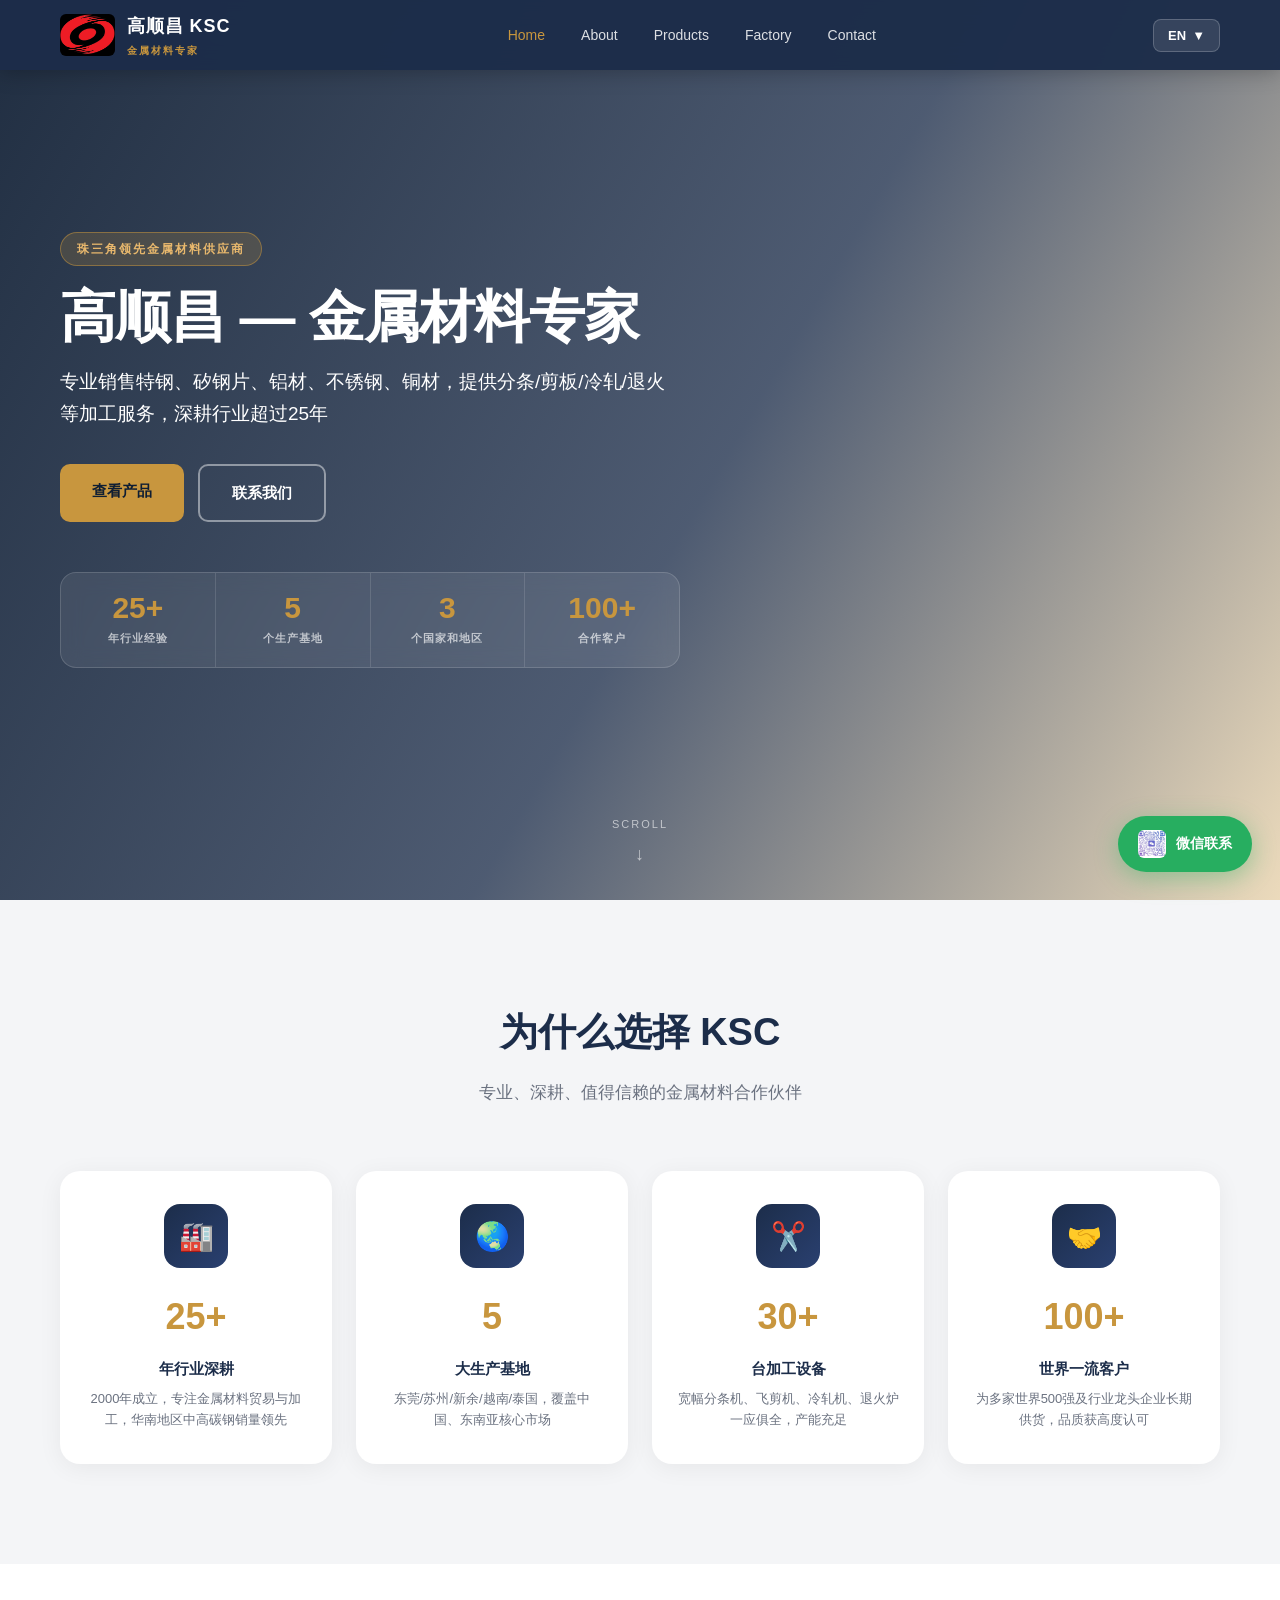
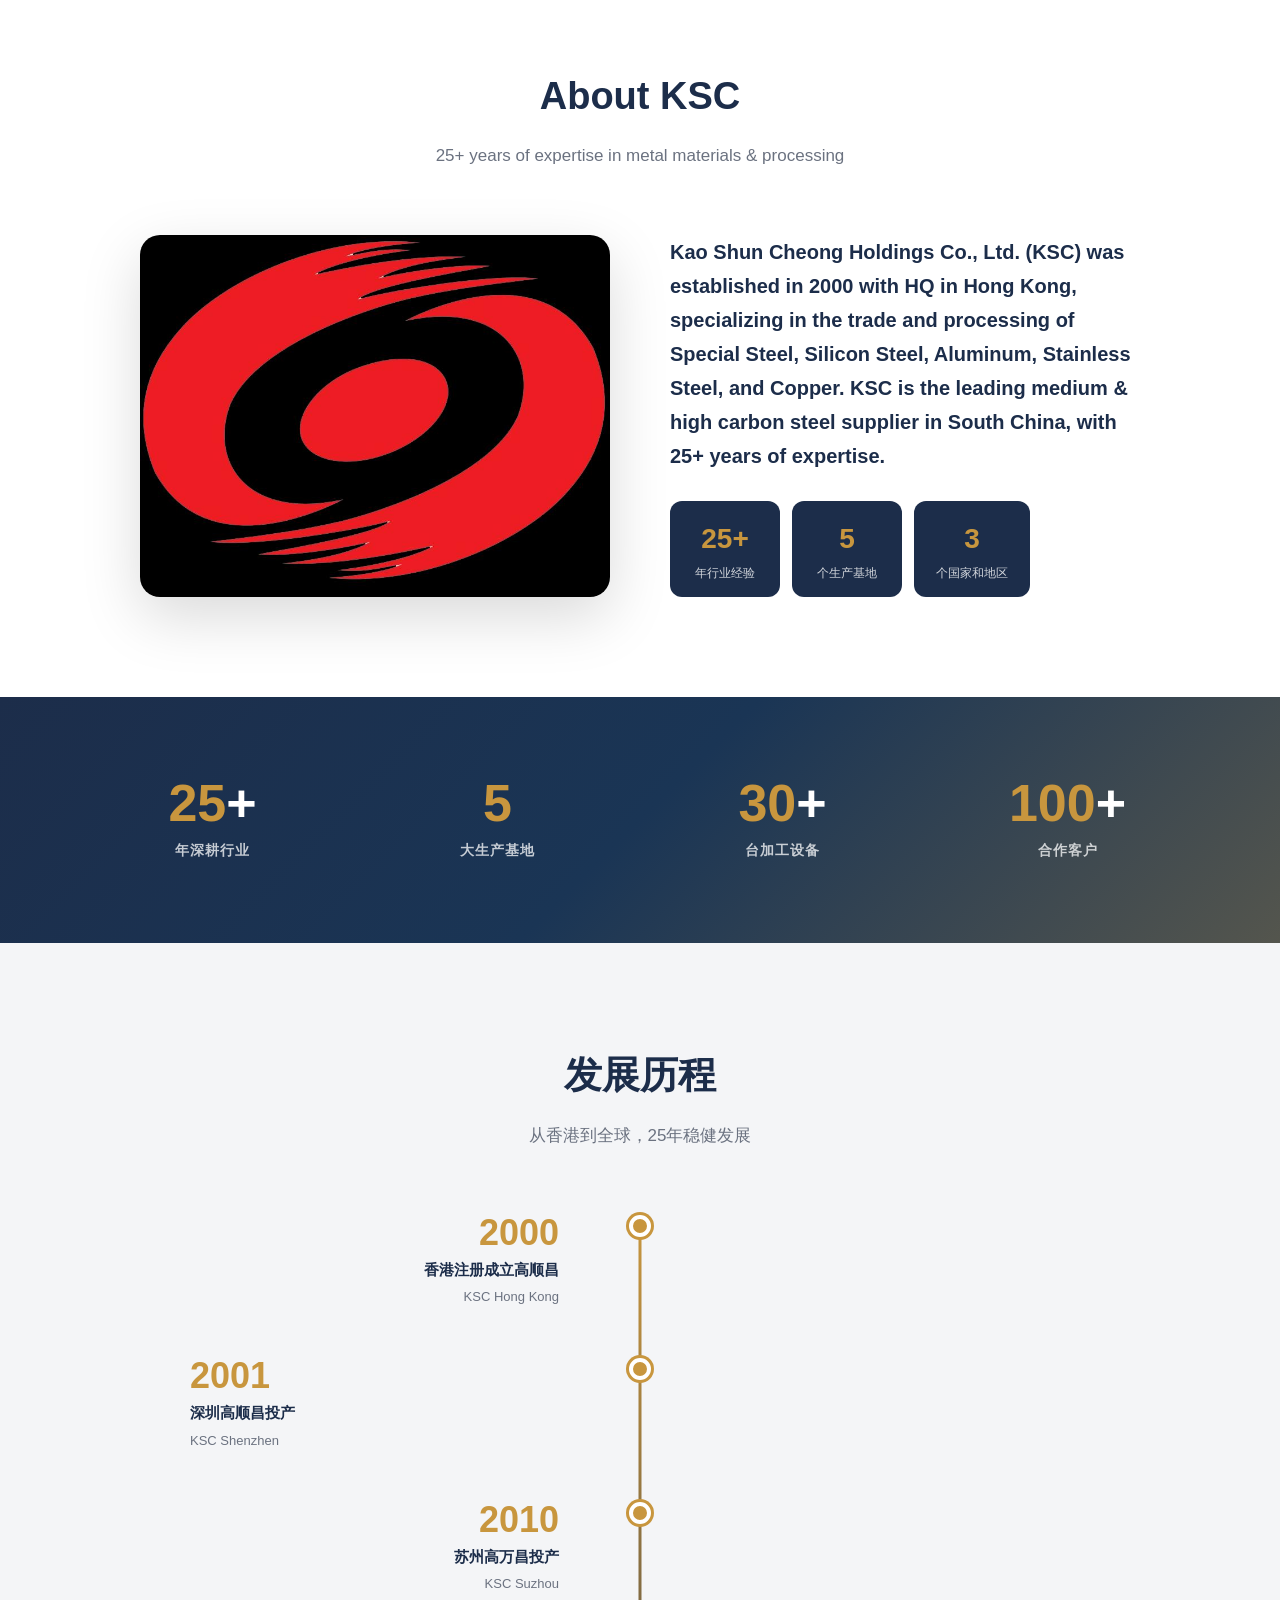
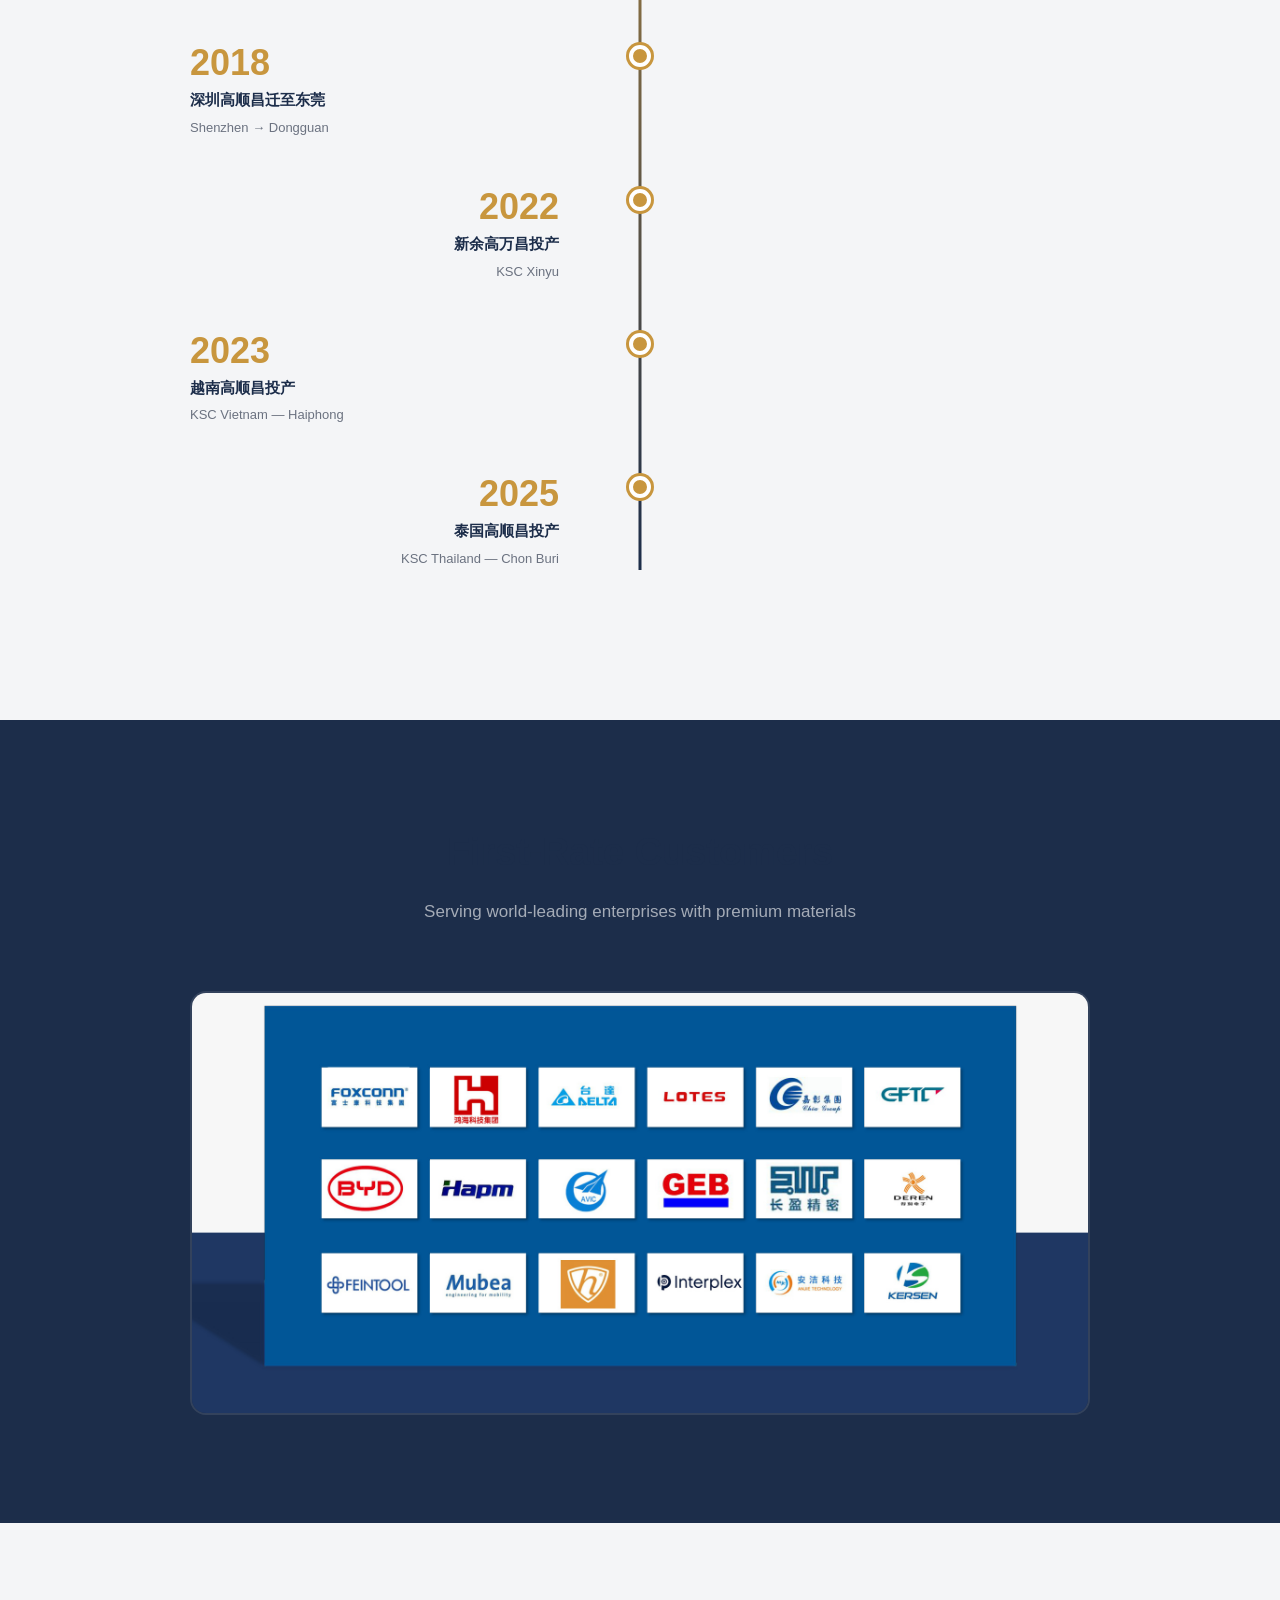
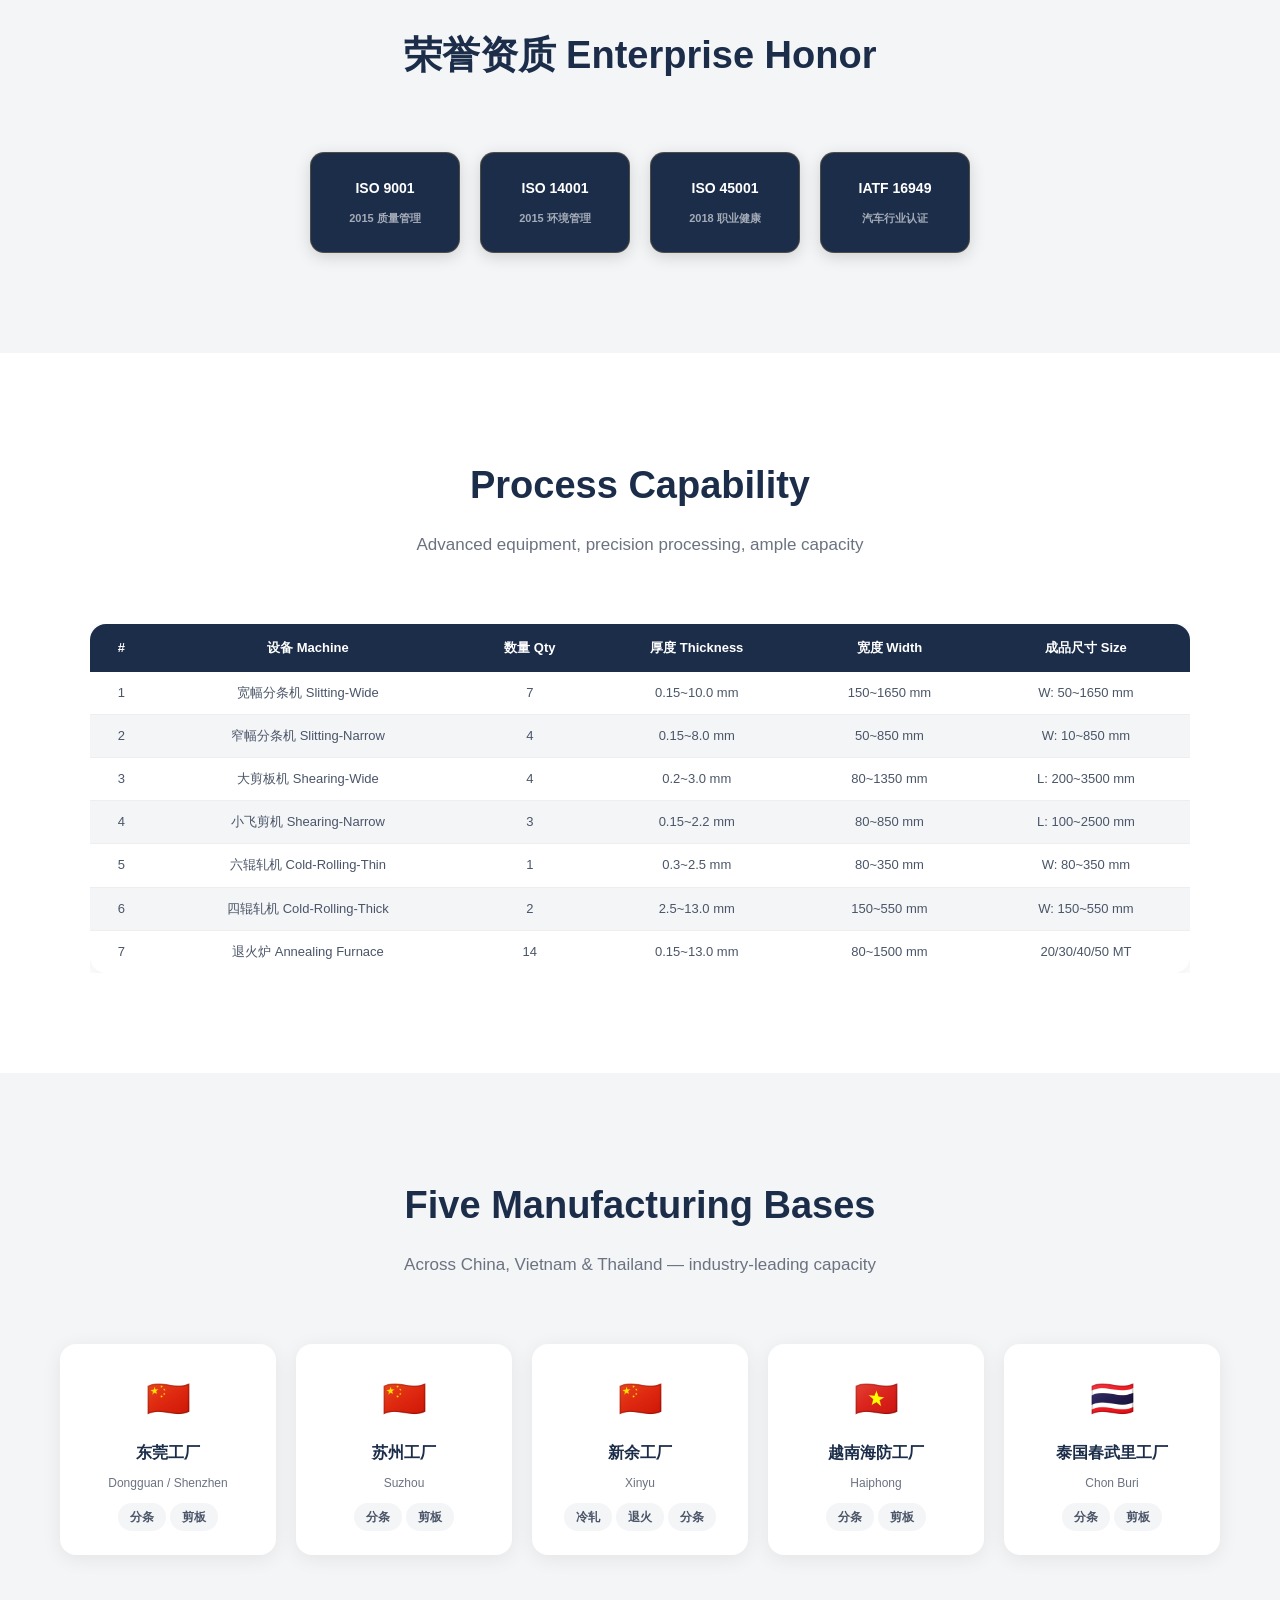
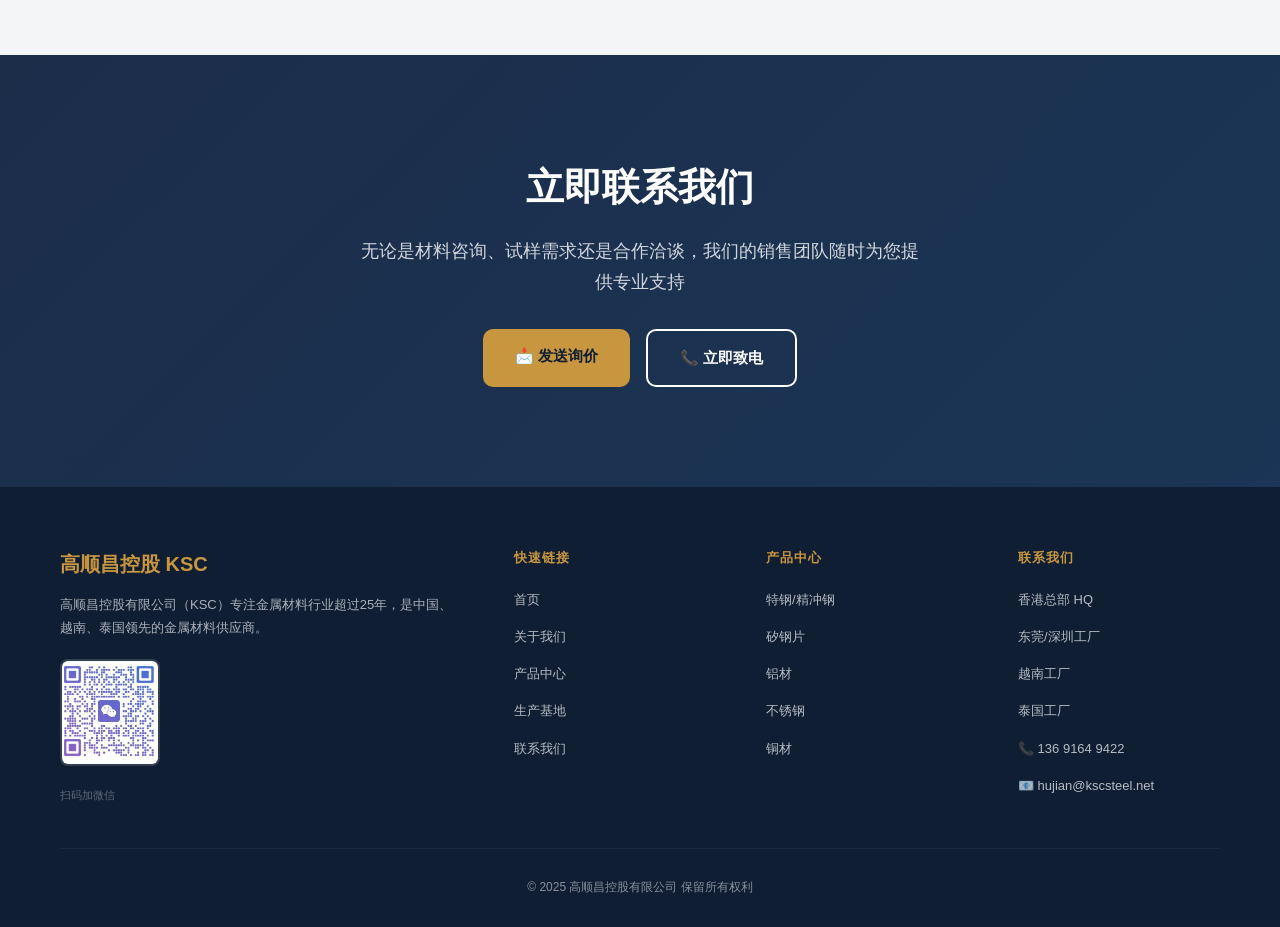
==== index.html @ 59c3a4b4 "改版 - 新增微信二维码、优化样式、浮动联系按钮" ====
<!DOCTYPE html>
<html lang="zh">
<head>
  <meta charset="UTF-8">
  <meta name="viewport" content="width=device-width, initial-scale=1.0">
  <title>高顺昌控股有限公司 KSC — 金属材料专家</title>
  <meta name="description" content="高顺昌控股有限公司（KSC）专注特钢、矽钢片、铝材、不锈钢、铜材25年，中国·越南·泰国五大生产基地，服务世界一流客户。">
  <link rel="stylesheet" href="styles.css">
</head>
<body>

<!-- NAVBAR -->
<nav class="navbar">
  <a href="index.html" class="nav-logo">
    <img src="images/ksc-logo-red.jpeg" class="nav-logo-img" alt="KSC" onerror="this.style.display='none'">
    <div class="nav-logo-text">
      <span class="nav-logo-name">高顺昌 KSC</span>
      <span class="nav-logo-sub">金属材料专家</span>
    </div>
  </a>
  <ul class="nav-links">
    <li><a href="index.html" class="active" data-i18n="nav" data-i18n-key="home">首页</a></li>
    <li><a href="about.html" data-i18n="nav" data-i18n-key="about">关于我们</a></li>
    <li><a href="products.html" data-i18n="nav" data-i18n-key="products">产品中心</a></li>
    <li><a href="factory.html" data-i18n="nav" data-i18n-key="factory">生产基地</a></li>
    <li><a href="contact.html" data-i18n="nav" data-i18n-key="contact">联系我们</a></li>
  </ul>
  <div class="lang-switcher">
    <button class="lang-btn">
      <span class="lang-current-label">ZH</span>
      <span>&#9660;</span>
    </button>
    <div class="lang-dropdown">
      <div class="lang-option active" data-lang="zh">ZH 中文</div>
      <div class="lang-option" data-lang="en">EN English</div>
      <div class="lang-option" data-lang="th">TH Thai</div>
      <div class="lang-option" data-lang="vi">VN Tieng Viet</div>
    </div>
  </div>
</nav>

<!-- HERO -->
<section class="hero">
  <div class="hero-bg hero-overlay"></div>
  <div class="hero-content">
    <div class="hero-badge">珠三角领先金属材料供应商</div>
    <h1 class="anim-fade-up delay-1">高顺昌 — 金属材料专家</h1>
    <p class="anim-fade-up delay-2">专业销售特钢、矽钢片、铝材、不锈钢、铜材，提供分条/剪板/冷轧/退火等加工服务，深耕行业超过25年</p>
    <div class="hero-btns anim-fade-up delay-3">
      <a href="products.html" class="btn-primary">查看产品</a>
      <a href="contact.html" class="btn-outline-white">联系我们</a>
    </div>
    <!-- Hero Stats -->
    <div class="hero-stats">
      <div class="hero-stat">
        <div class="hero-stat-num">25+</div>
        <div class="hero-stat-label">年行业经验</div>
      </div>
      <div class="hero-stat">
        <div class="hero-stat-num">5</div>
        <div class="hero-stat-label">个生产基地</div>
      </div>
      <div class="hero-stat">
        <div class="hero-stat-num">3</div>
        <div class="hero-stat-label">个国家和地区</div>
      </div>
      <div class="hero-stat">
        <div class="hero-stat-num">100+</div>
        <div class="hero-stat-label">合作客户</div>
      </div>
    </div>
  </div>
  <div class="scroll-indicator">
    <div style="font-size:11px;letter-spacing:2px">SCROLL</div>
    <div style="font-size:18px">&#x2193;</div>
  </div>
</section>

<!-- WHY CHOOSE US -->
<section class="section alt-bg">
  <div class="section-title">
    <h2>为什么选择 KSC</h2>
    <p>专业、深耕、值得信赖的金属材料合作伙伴</p>
  </div>
  <div class="value-grid">
    <div class="value-card">
      <div class="value-icon">🏭</div>
      <div class="value-num">25+</div>
      <div class="value-title">年行业深耕</div>
      <div class="value-desc">2000年成立，专注金属材料贸易与加工，华南地区中高碳钢销量领先</div>
    </div>
    <div class="value-card">
      <div class="value-icon">🌏</div>
      <div class="value-num">5</div>
      <div class="value-title">大生产基地</div>
      <div class="value-desc">东莞/苏州/新余/越南/泰国，覆盖中国、东南亚核心市场</div>
    </div>
    <div class="value-card">
      <div class="value-icon">✂️</div>
      <div class="value-num">30+</div>
      <div class="value-title">台加工设备</div>
      <div class="value-desc">宽幅分条机、飞剪机、冷轧机、退火炉一应俱全，产能充足</div>
    </div>
    <div class="value-card">
      <div class="value-icon">🤝</div>
      <div class="value-num">100+</div>
      <div class="value-title">世界一流客户</div>
      <div class="value-desc">为多家世界500强及行业龙头企业长期供货，品质获高度认可</div>
    </div>
  </div>
</section>

<!-- ABOUT -->
<section class="section">
  <div class="section-title">
    <h2 data-i18n="sec" data-i18n-key="about_h">关于我们</h2>
    <p data-i18n="sec" data-i18n-key="about_p">高顺昌控股有限公司，25年深耕金属材料行业</p>
  </div>
  <div style="max-width:1000px;margin:0 auto;display:grid;grid-template-columns:1fr 1fr;gap:60px;align-items:center">
    <img src="images/ksc-logo-red.jpeg" alt="KSC" style="width:100%;border-radius:20px;box-shadow:0 20px 60px rgba(0,0,0,0.15)">
    <div>
      <h3 style="font-size:20px;font-weight:700;color:var(--primary);line-height:1.7" data-i18n="about" data-i18n-key="p1">高顺昌控股有限公司（KSC）成立于2000年，总部位于香港，是一家专业从事特钢、矽钢片、铝材、不锈钢、铜材等金属材料贸易及加工服务的综合性企业。KSC在华南地区中高碳钢销量领先，深耕行业超过25年。</h3>
      <div style="margin-top:28px;display:flex;flex-wrap:wrap;gap:12px">
        <div style="background:var(--primary);color:white;padding:14px 22px;border-radius:12px;text-align:center;min-width:110px">
          <div style="font-size:28px;font-weight:900;color:var(--accent)">25+</div>
          <div style="font-size:12px;opacity:0.8">年行业经验</div>
        </div>
        <div style="background:var(--primary);color:white;padding:14px 22px;border-radius:12px;text-align:center;min-width:110px">
          <div style="font-size:28px;font-weight:900;color:var(--accent)">5</div>
          <div style="font-size:12px;opacity:0.8">个生产基地</div>
        </div>
        <div style="background:var(--primary);color:white;padding:14px 22px;border-radius:12px;text-align:center;min-width:110px">
          <div style="font-size:28px;font-weight:900;color:var(--accent)">3</div>
          <div style="font-size:12px;opacity:0.8">个国家和地区</div>
        </div>
      </div>
    </div>
  </div>
</section>

<!-- STATS STRIP -->
<section class="stats-section">
  <div class="stats-grid">
    <div class="stat-item">
      <div class="stat-num">25<span>+</span></div>
      <div class="stat-label">年深耕行业</div>
    </div>
    <div class="stat-item">
      <div class="stat-num">5</div>
      <div class="stat-label">大生产基地</div>
    </div>
    <div class="stat-item">
      <div class="stat-num">30<span>+</span></div>
      <div class="stat-label">台加工设备</div>
    </div>
    <div class="stat-item">
      <div class="stat-num">100<span>+</span></div>
      <div class="stat-label">合作客户</div>
    </div>
  </div>
</section>

<!-- TIMELINE -->
<section class="section alt-bg">
  <div class="section-title">
    <h2>发展历程</h2>
    <p>从香港到全球，25年稳健发展</p>
  </div>
  <div class="timeline">
    <div class="timeline-item">
      <div class="timeline-left"><div class="timeline-year">2000</div><div class="timeline-event">香港注册成立高顺昌</div><div class="timeline-loc">KSC Hong Kong</div></div>
      <div style="width:10%;position:relative"><div class="timeline-dot"></div></div><div class="timeline-right"></div>
    </div>
    <div class="timeline-item">
      <div class="timeline-left"></div><div style="width:10%;position:relative"><div class="timeline-dot"></div></div>
      <div class="timeline-right"><div class="timeline-year">2001</div><div class="timeline-event">深圳高顺昌投产</div><div class="timeline-loc">KSC Shenzhen</div></div>
    </div>
    <div class="timeline-item">
      <div class="timeline-left"><div class="timeline-year">2010</div><div class="timeline-event">苏州高万昌投产</div><div class="timeline-loc">KSC Suzhou</div></div>
      <div style="width:10%;position:relative"><div class="timeline-dot"></div></div><div class="timeline-right"></div>
    </div>
    <div class="timeline-item">
      <div class="timeline-left"></div><div style="width:10%;position:relative"><div class="timeline-dot"></div></div>
      <div class="timeline-right"><div class="timeline-year">2018</div><div class="timeline-event">深圳高顺昌迁至东莞</div><div class="timeline-loc">Shenzhen &#x2192; Dongguan</div></div>
    </div>
    <div class="timeline-item">
      <div class="timeline-left"><div class="timeline-year">2022</div><div class="timeline-event">新余高万昌投产</div><div class="timeline-loc">KSC Xinyu</div></div>
      <div style="width:10%;position:relative"><div class="timeline-dot"></div></div><div class="timeline-right"></div>
    </div>
    <div class="timeline-item">
      <div class="timeline-left"></div><div style="width:10%;position:relative"><div class="timeline-dot"></div></div>
      <div class="timeline-right"><div class="timeline-year">2023</div><div class="timeline-event">越南高顺昌投产</div><div class="timeline-loc">KSC Vietnam &#x2014; Haiphong</div></div>
    </div>
    <div class="timeline-item">
      <div class="timeline-left"><div class="timeline-year">2025</div><div class="timeline-event">泰国高顺昌投产</div><div class="timeline-loc">KSC Thailand &#x2014; Chon Buri</div></div>
      <div style="width:10%;position:relative"><div class="timeline-dot"></div></div><div class="timeline-right"></div>
    </div>
  </div>
</section>

<!-- CUSTOMERS -->
<section class="section dark-bg">
  <div class="section-title">
    <h2 data-i18n="sec" data-i18n-key="cust_h">一流客户</h2>
    <p style="color:rgba(255,255,255,0.6)" data-i18n="sec" data-i18n-key="cust_p">我们为众多世界知名企业提供产品与服务</p>
  </div>
  <div style="text-align:center;max-width:900px;margin:0 auto">
    <img src="images/customer-fullcontent.jpeg" alt="Customers" style="width:100%;border-radius:16px;border:2px solid rgba(255,255,255,0.1)">
  </div>
</section>

<!-- CERTS -->
<section class="section alt-bg">
  <div class="section-title"><h2>荣誉资质 Enterprise Honor</h2></div>
  <div class="certs-grid">
    <div class="cert-badge"><div class="cert-name">ISO 9001</div><div class="cert-sub">2015 质量管理</div></div>
    <div class="cert-badge"><div class="cert-name">ISO 14001</div><div class="cert-sub">2015 环境管理</div></div>
    <div class="cert-badge"><div class="cert-name">ISO 45001</div><div class="cert-sub">2018 职业健康</div></div>
    <div class="cert-badge"><div class="cert-name">IATF 16949</div><div class="cert-sub">汽车行业认证</div></div>
  </div>
</section>

<!-- PROCESS -->
<section class="section">
  <div class="section-title">
    <h2 data-i18n="sec" data-i18n-key="proc_h">制程能力 Process Capability</h2>
    <p data-i18n="sec" data-i18n-key="proc_p">先进设备，精准加工，产能充足</p>
  </div>
  <div style="overflow-x:auto;max-width:1100px;margin:0 auto">
    <table class="process-table">
      <thead><tr><th>#</th><th>设备 Machine</th><th>数量 Qty</th><th>厚度 Thickness</th><th>宽度 Width</th><th>成品尺寸 Size</th></tr></thead>
      <tbody>
        <tr><td>1</td><td>宽幅分条机 Slitting-Wide</td><td>7</td><td>0.15~10.0 mm</td><td>150~1650 mm</td><td>W: 50~1650 mm</td></tr>
        <tr><td>2</td><td>窄幅分条机 Slitting-Narrow</td><td>4</td><td>0.15~8.0 mm</td><td>50~850 mm</td><td>W: 10~850 mm</td></tr>
        <tr><td>3</td><td>大剪板机 Shearing-Wide</td><td>4</td><td>0.2~3.0 mm</td><td>80~1350 mm</td><td>L: 200~3500 mm</td></tr>
        <tr><td>4</td><td>小飞剪机 Shearing-Narrow</td><td>3</td><td>0.15~2.2 mm</td><td>80~850 mm</td><td>L: 100~2500 mm</td></tr>
        <tr><td>5</td><td>六辊轧机 Cold-Rolling-Thin</td><td>1</td><td>0.3~2.5 mm</td><td>80~350 mm</td><td>W: 80~350 mm</td></tr>
        <tr><td>6</td><td>四辊轧机 Cold-Rolling-Thick</td><td>2</td><td>2.5~13.0 mm</td><td>150~550 mm</td><td>W: 150~550 mm</td></tr>
        <tr><td>7</td><td>退火炉 Annealing Furnace</td><td>14</td><td>0.15~13.0 mm</td><td>80~1500 mm</td><td>20/30/40/50 MT</td></tr>
      </tbody>
    </table>
  </div>
</section>

<!-- FACTORIES PREVIEW -->
<section class="section alt-bg">
  <div class="section-title">
    <h2 data-i18n="sec" data-i18n-key="fac_h">五大生产基地</h2>
    <p data-i18n="sec" data-i18n-key="fac_p">覆盖中国、越南、泰国，加工产能领先</p>
  </div>
  <div style="display:grid;grid-template-columns:repeat(auto-fit,minmax(200px,1fr));gap:20px;max-width:1200px;margin:0 auto">
    <div style="background:white;border-radius:16px;padding:24px;text-align:center;box-shadow:0 4px 20px rgba(0,0,0,0.07)">
      <div style="font-size:36px;margin-bottom:10px">🇨🇳</div>
      <h3 style="font-size:16px;font-weight:800;color:var(--primary)">东莞工厂</h3>
      <p style="font-size:12px;color:var(--gray);margin:6px 0">Dongguan / Shenzhen</p>
      <div style="margin-top:10px;display:flex;flex-wrap:wrap;gap:4px;justify-content:center"><span class="cap-tag">分条</span><span class="cap-tag">剪板</span></div>
    </div>
    <div style="background:white;border-radius:16px;padding:24px;text-align:center;box-shadow:0 4px 20px rgba(0,0,0,0.07)">
      <div style="font-size:36px;margin-bottom:10px">🇨🇳</div>
      <h3 style="font-size:16px;font-weight:800;color:var(--primary)">苏州工厂</h3>
      <p style="font-size:12px;color:var(--gray);margin:6px 0">Suzhou</p>
      <div style="margin-top:10px;display:flex;flex-wrap:wrap;gap:4px;justify-content:center"><span class="cap-tag">分条</span><span class="cap-tag">剪板</span></div>
    </div>
    <div style="background:white;border-radius:16px;padding:24px;text-align:center;box-shadow:0 4px 20px rgba(0,0,0,0.07)">
      <div style="font-size:36px;margin-bottom:10px">🇨🇳</div>
      <h3 style="font-size:16px;font-weight:800;color:var(--primary)">新余工厂</h3>
      <p style="font-size:12px;color:var(--gray);margin:6px 0">Xinyu</p>
      <div style="margin-top:10px;display:flex;flex-wrap:wrap;gap:4px;justify-content:center"><span class="cap-tag">冷轧</span><span class="cap-tag">退火</span><span class="cap-tag">分条</span></div>
    </div>
    <div style="background:white;border-radius:16px;padding:24px;text-align:center;box-shadow:0 4px 20px rgba(0,0,0,0.07)">
      <div style="font-size:36px;margin-bottom:10px">🇻🇳</div>
      <h3 style="font-size:16px;font-weight:800;color:var(--primary)">越南海防工厂</h3>
      <p style="font-size:12px;color:var(--gray);margin:6px 0">Haiphong</p>
      <div style="margin-top:10px;display:flex;flex-wrap:wrap;gap:4px;justify-content:center"><span class="cap-tag">分条</span><span class="cap-tag">剪板</span></div>
    </div>
    <div style="background:white;border-radius:16px;padding:24px;text-align:center;box-shadow:0 4px 20px rgba(0,0,0,0.07)">
      <div style="font-size:36px;margin-bottom:10px">🇹🇭</div>
      <h3 style="font-size:16px;font-weight:800;color:var(--primary)">泰国春武里工厂</h3>
      <p style="font-size:12px;color:var(--gray);margin:6px 0">Chon Buri</p>
      <div style="margin-top:10px;display:flex;flex-wrap:wrap;gap:4px;justify-content:center"><span class="cap-tag">分条</span><span class="cap-tag">剪板</span></div>
    </div>
  </div>
</section>

<!-- CTA SECTION -->
<section class="section" style="background:linear-gradient(135deg,var(--primary) 0%,#1a3555 100%);color:white;text-align:center">
  <h2 style="font-size:38px;font-weight:900;margin-bottom:16px">立即联系我们</h2>
  <p style="font-size:18px;opacity:0.8;max-width:560px;margin:0 auto 32px">无论是材料咨询、试样需求还是合作洽谈，我们的销售团队随时为您提供专业支持</p>
  <div style="display:flex;gap:16px;justify-content:center;flex-wrap:wrap">
    <a href="contact.html" class="btn-primary" style="background:var(--accent);color:var(--primary-dark)">📩 发送询价</a>
    <a href="tel:13691649422" class="btn-outline-white" style="border-color:white;color:white">📞 立即致电</a>
  </div>
</section>

<!-- FOOTER -->
<footer class="footer">
  <div class="footer-grid">
    <div class="footer-brand">
      <h3>高顺昌控股 KSC</h3>
      <p>高顺昌控股有限公司（KSC）专注金属材料行业超过25年，是中国、越南、泰国领先的金属材料供应商。</p>
      <div class="footer-wechat" style="text-align:left;margin-top:20px">
        <img src="images/wechat-qrcode.jpeg" alt="微信二维码" style="width:100px;border-radius:8px">
        <p style="font-size:11px;color:rgba(255,255,255,0.5);margin-top:4px">扫码加微信</p>
      </div>
    </div>
    <div class="footer-col">
      <h4>快速链接</h4>
      <ul>
        <li><a href="index.html">首页</a></li>
        <li><a href="about.html">关于我们</a></li>
        <li><a href="products.html">产品中心</a></li>
        <li><a href="factory.html">生产基地</a></li>
        <li><a href="contact.html">联系我们</a></li>
      </ul>
    </div>
    <div class="footer-col">
      <h4>产品中心</h4>
      <ul>
        <li><a href="products.html">特钢/精冲钢</a></li>
        <li><a href="products.html">矽钢片</a></li>
        <li><a href="products.html">铝材</a></li>
        <li><a href="products.html">不锈钢</a></li>
        <li><a href="products.html">铜材</a></li>
      </ul>
    </div>
    <div class="footer-col">
      <h4>联系我们</h4>
      <ul>
        <li><a href="#">香港总部 HQ</a></li>
        <li><a href="#">东莞/深圳工厂</a></li>
        <li><a href="#">越南工厂</a></li>
        <li><a href="#">泰国工厂</a></li>
        <li><a href="tel:13691649422">📞 136 9164 9422</a></li>
        <li><a href="mailto:hujian@kscsteel.net">📧 hujian@kscsteel.net</a></li>
      </ul>
    </div>
  </div>
  <div class="footer-bottom">
    <p>&copy; 2025 高顺昌控股有限公司 保留所有权利</p>
  </div>
</footer>

<!-- Floating WeChat Button -->
<a href="contact.html" class="floating-wechat">
  <img src="images/wechat-qrcode.jpeg" alt="微信">
  <span>微信联系</span>
</a>

<script src="app.js"></script>
</body>
</html>
---- styles.css ----
/* ============================================
   KSC Website V2 Modified — 改版样式
   ============================================ */

:root {
  --primary: #1c2d4a;
  --primary-dark: #0f1e33;
  --accent: #c8963e;
  --accent-light: #e8b86d;
  --steel: #4a5568;
  --white: #ffffff;
  --gray-light: #f4f5f7;
  --gray: #6b7280;
  --text: #1f2937;
  --text-light: #9ca3af;
  --green: #27ae60;
}

* { margin: 0; padding: 0; box-sizing: border-box; }

@import url('https://fonts.googleapis.com/css2?family=Noto+Sans+SC:wght@400;700;900&family=Noto+Sans+Thai:wght@400;700;900&display=swap');

body {
  font-family: 'Segoe UI', 'Noto Sans SC', 'PingFang SC', 'Microsoft YaHei', 'Noto Sans Thai', sans-serif;
  color: var(--text);
  line-height: 1.7;
  overflow-x: hidden;
}

/* ---- Navbar ---- */
.navbar {
  position: fixed;
  top: 0; left: 0; right: 0;
  z-index: 1000;
  display: flex;
  align-items: center;
  justify-content: space-between;
  padding: 0 60px;
  height: 70px;
  background: rgba(28, 45, 74, 0.97);
  backdrop-filter: blur(12px);
  box-shadow: 0 2px 20px rgba(0,0,0,0.25);
  transition: background 0.3s;
}

.nav-logo {
  display: flex;
  align-items: center;
  gap: 12px;
  text-decoration: none;
}

.nav-logo-img {
  height: 42px;
  width: auto;
  border-radius: 6px;
  object-fit: cover;
}

.nav-logo-text {
  display: flex;
  flex-direction: column;
}

.nav-logo-name {
  font-weight: 900;
  font-size: 18px;
  color: var(--white);
  letter-spacing: 1px;
}

.nav-logo-sub {
  font-size: 10px;
  color: var(--accent);
  font-weight: 600;
  letter-spacing: 2px;
  text-transform: uppercase;
}

.nav-links {
  display: flex;
  align-items: center;
  gap: 4px;
  list-style: none;
}

.nav-links a {
  text-decoration: none;
  color: rgba(255,255,255,0.85);
  font-size: 14px;
  font-weight: 500;
  padding: 7px 16px;
  border-radius: 7px;
  transition: all 0.2s;
}

.nav-links a:hover { color: var(--white); background: rgba(255,255,255,0.1); }
.nav-links a.active { color: var(--accent); }

/* Language Switcher */
.lang-switcher { position: relative; }

.lang-btn {
  display: flex;
  align-items: center;
  gap: 6px;
  padding: 8px 14px;
  background: rgba(255,255,255,0.1);
  border: 1px solid rgba(255,255,255,0.2);
  border-radius: 8px;
  cursor: pointer;
  font-size: 13px;
  font-weight: 700;
  color: var(--white);
  transition: all 0.2s;
  font-family: inherit;
}

.lang-btn:hover { background: var(--accent); border-color: var(--accent); }

.lang-dropdown {
  position: absolute;
  top: calc(100% + 6px);
  right: 0;
  background: var(--white);
  border-radius: 12px;
  box-shadow: 0 12px 40px rgba(0,0,0,0.2);
  overflow: hidden;
  display: none;
  min-width: 160px;
  z-index: 1001;
}

.lang-dropdown.show { display: block; }

.lang-option {
  padding: 11px 18px;
  cursor: pointer;
  font-size: 14px;
  font-weight: 500;
  display: flex;
  align-items: center;
  gap: 10px;
  transition: background 0.15s;
  color: var(--text);
}

.lang-option:hover { background: var(--gray-light); }
.lang-option.active { background: var(--accent); color: var(--white); }

/* ---- Hero ---- */
.hero {
  height: 100vh;
  min-height: 620px;
  position: relative;
  display: flex;
  align-items: center;
  overflow: hidden;
}

.hero-bg {
  position: absolute;
  inset: 0;
  background: url('images/cover.jpg') center center / cover no-repeat;
  transition: transform 8s ease;
}

.hero:hover .hero-bg { transform: scale(1.03); }

.hero-overlay {
  position: absolute;
  inset: 0;
  background: linear-gradient(120deg, rgba(15,30,51,0.93) 0%, rgba(28,45,74,0.78) 55%, rgba(200,150,62,0.35) 100%);
}

.hero-content {
  position: relative;
  z-index: 2;
  padding: 0 60px;
  max-width: 800px;
  color: var(--white);
}

.hero-badge {
  display: inline-block;
  padding: 6px 16px;
  background: rgba(200,150,62,0.2);
  border: 1px solid rgba(200,150,62,0.5);
  border-radius: 50px;
  font-size: 12px;
  font-weight: 700;
  color: var(--accent-light);
  letter-spacing: 2px;
  text-transform: uppercase;
  margin-bottom: 20px;
  animation: fadeUp 0.6s ease forwards;
}

.hero-content h1 {
  font-size: 56px;
  font-weight: 900;
  line-height: 1.1;
  margin-bottom: 18px;
  letter-spacing: -1px;
  animation: fadeUp 0.6s 0.15s ease both;
}

.hero-content p {
  font-size: 19px;
  opacity: 0.88;
  margin-bottom: 34px;
  max-width: 620px;
  animation: fadeUp 0.6s 0.3s ease both;
}

.hero-btns { display: flex; gap: 14px; flex-wrap: wrap; animation: fadeUp 0.6s 0.45s ease both; }

/* Hero Stats Bar */
.hero-stats {
  display: flex;
  gap: 0;
  margin-top: 50px;
  background: rgba(255,255,255,0.08);
  border: 1px solid rgba(255,255,255,0.15);
  border-radius: 16px;
  backdrop-filter: blur(10px);
  overflow: hidden;
  animation: fadeUp 0.6s 0.6s ease both;
}

.hero-stat {
  flex: 1;
  padding: 20px 24px;
  text-align: center;
  border-right: 1px solid rgba(255,255,255,0.12);
}

.hero-stat:last-child { border-right: none; }

.hero-stat-num {
  font-size: 30px;
  font-weight: 900;
  color: var(--accent);
  line-height: 1;
  margin-bottom: 6px;
}

.hero-stat-label {
  font-size: 11px;
  color: rgba(255,255,255,0.65);
  font-weight: 600;
  letter-spacing: 1px;
  text-transform: uppercase;
}

.btn-primary {
  padding: 14px 32px;
  background: var(--accent);
  color: var(--primary-dark);
  border: none;
  border-radius: 10px;
  font-size: 15px;
  font-weight: 800;
  cursor: pointer;
  text-decoration: none;
  transition: all 0.25s;
  display: inline-block;
}

.btn-primary:hover { background: var(--accent-light); transform: translateY(-2px); box-shadow: 0 8px 25px rgba(200,150,62,0.4); }

.btn-outline-white {
  padding: 14px 32px;
  background: transparent;
  color: var(--white);
  border: 2px solid rgba(255,255,255,0.45);
  border-radius: 10px;
  font-size: 15px;
  font-weight: 700;
  cursor: pointer;
  text-decoration: none;
  transition: all 0.25s;
  display: inline-block;
}

.btn-outline-white:hover { border-color: var(--white); background: rgba(255,255,255,0.1); }

/* ---- Scroll Indicator ---- */
.scroll-indicator {
  position: absolute;
  bottom: 30px;
  left: 50%;
  transform: translateX(-50%);
  z-index: 2;
  display: flex;
  flex-direction: column;
  align-items: center;
  gap: 6px;
  color: rgba(255,255,255,0.6);
  font-size: 11px;
  letter-spacing: 1px;
  text-transform: uppercase;
  animation: bounce 2s infinite;
}

@keyframes bounce {
  0%, 100% { transform: translateX(-50%) translateY(0); }
  50% { transform: translateX(-50%) translateY(8px); }
}

/* ---- Section Base ---- */
.section { padding: 100px 60px; }
.section-title { text-align: center; margin-bottom: 64px; }
.section-title h2 { font-size: 38px; font-weight: 900; color: var(--primary); margin-bottom: 14px; }
.section-title p { font-size: 17px; color: var(--gray); max-width: 600px; margin: 0 auto; }
.alt-bg { background: var(--gray-light); }
.dark-bg { background: var(--primary); color: var(--white); }

/* ---- Why Choose Us ---- */
.value-grid {
  display: grid;
  grid-template-columns: repeat(4, 1fr);
  gap: 24px;
  max-width: 1200px;
  margin: 0 auto;
}

.value-card {
  background: white;
  border-radius: 20px;
  padding: 32px 24px;
  text-align: center;
  box-shadow: 0 4px 24px rgba(0,0,0,0.06);
  transition: all 0.3s;
  border: 1px solid transparent;
}

.value-card:hover {
  transform: translateY(-6px);
  box-shadow: 0 16px 48px rgba(0,0,0,0.12);
  border-color: var(--accent);
}

.value-icon {
  width: 64px;
  height: 64px;
  border-radius: 16px;
  background: linear-gradient(135deg, var(--primary) 0%, #2a4070 100%);
  display: flex;
  align-items: center;
  justify-content: center;
  margin: 0 auto 18px;
  font-size: 28px;
}

.value-num {
  font-size: 36px;
  font-weight: 900;
  color: var(--accent);
  margin-bottom: 8px;
}

.value-title {
  font-size: 15px;
  font-weight: 800;
  color: var(--primary);
  margin-bottom: 8px;
}

.value-desc {
  font-size: 13px;
  color: var(--gray);
  line-height: 1.6;
}

/* ---- Stats Counter ---- */
.stats-section {
  background: linear-gradient(135deg, var(--primary) 0%, #1a3555 50%, var(--accent) 200%);
  color: white;
  padding: 80px 60px;
}

.stats-grid {
  display: grid;
  grid-template-columns: repeat(4, 1fr);
  gap: 40px;
  max-width: 1100px;
  margin: 0 auto;
  text-align: center;
}

.stat-item {}

.stat-num {
  font-size: 52px;
  font-weight: 900;
  color: var(--accent);
  line-height: 1;
  margin-bottom: 10px;
}

.stat-num span { color: var(--white); }

.stat-label {
  font-size: 14px;
  color: rgba(255,255,255,0.75);
  font-weight: 600;
  text-transform: uppercase;
  letter-spacing: 1px;
}

/* ---- Product Category Cards ---- */
.category-tabs {
  display: flex;
  justify-content: center;
  gap: 10px;
  margin-bottom: 50px;
  flex-wrap: wrap;
}

.category-tab {
  padding: 10px 24px;
  border-radius: 50px;
  border: 2px solid var(--primary);
  background: transparent;
  color: var(--primary);
  font-size: 14px;
  font-weight: 700;
  cursor: pointer;
  transition: all 0.2s;
}

.category-tab.active, .category-tab:hover {
  background: var(--primary);
  color: var(--white);
}

.products-grid {
  display: grid;
  grid-template-columns: repeat(auto-fit, minmax(280px, 1fr));
  gap: 28px;
  max-width: 1200px;
  margin: 0 auto;
}

.product-card {
  background: var(--white);
  border-radius: 16px;
  overflow: hidden;
  box-shadow: 0 4px 20px rgba(0,0,0,0.07);
  transition: all 0.3s;
}

.product-card:hover {
  transform: translateY(-8px);
  box-shadow: 0 16px 50px rgba(0,0,0,0.14);
}

.product-card:hover .product-card-img { transform: scale(1.05); }

.product-card-img {
  width: 100%;
  height: 200px;
  object-fit: cover;
  transition: transform 0.4s;
}

.product-card-body { padding: 22px; }

.product-card-body h3 {
  font-size: 17px;
  font-weight: 800;
  color: var(--primary);
  margin-bottom: 10px;
}

.product-card-body p {
  font-size: 13px;
  color: var(--gray);
  line-height: 1.6;
  font-family: 'Courier New', monospace;
}

/* ---- Factory Section ---- */
.factory-grid {
  display: grid;
  grid-template-columns: repeat(auto-fit, minmax(340px, 1fr));
  gap: 28px;
  max-width: 1300px;
  margin: 0 auto;
}

.factory-card {
  background: var(--white);
  border-radius: 20px;
  overflow: hidden;
  box-shadow: 0 6px 30px rgba(0,0,0,0.09);
  transition: all 0.3s;
}

.factory-card:hover { transform: translateY(-6px); box-shadow: 0 16px 50px rgba(0,0,0,0.15); }

.factory-card-img {
  width: 100%;
  height: 220px;
  object-fit: cover;
  transition: transform 0.4s;
}

.factory-card:hover .factory-card-img { transform: scale(1.03); }

.factory-card-body { padding: 26px; }

.factory-card-body h3 {
  font-size: 19px;
  font-weight: 900;
  color: var(--primary);
  margin-bottom: 4px;
}

.factory-card-body .location {
  font-size: 13px;
  color: var(--accent);
  font-weight: 600;
  margin-bottom: 14px;
  text-transform: uppercase;
  letter-spacing: 1px;
}

.factory-card-body .capabilities { display: flex; flex-wrap: wrap; gap: 6px; }

.cap-tag {
  padding: 4px 12px;
  background: var(--gray-light);
  border-radius: 50px;
  font-size: 12px;
  font-weight: 600;
  color: var(--steel);
}

/* ---- Materials Table ---- */
.materials-table-wrap { max-width: 1000px; margin: 0 auto; overflow-x: auto; }
.materials-table { width: 100%; border-collapse: collapse; background: var(--white); border-radius: 16px; overflow: hidden; box-shadow: 0 4px 20px rgba(0,0,0,0.07); }
.materials-table th { background: var(--primary); color: var(--white); padding: 14px 20px; font-size: 13px; font-weight: 700; text-align: left; }
.materials-table td { padding: 12px 20px; font-size: 13px; border-bottom: 1px solid #eee; color: var(--steel); font-family: 'Courier New', monospace; }
.materials-table tr:last-child td { border-bottom: none; }
.materials-table tr:nth-child(even) td { background: var(--gray-light); }

/* ---- Customers ---- */
.customers-logos {
  display: flex;
  flex-wrap: wrap;
  justify-content: center;
  gap: 32px;
  max-width: 1100px;
  margin: 0 auto;
}

.customer-item {
  display: flex;
  flex-direction: column;
  align-items: center;
  gap: 10px;
  padding: 24px 30px;
  background: var(--white);
  border-radius: 16px;
  box-shadow: 0 4px 20px rgba(0,0,0,0.06);
  min-width: 160px;
  transition: all 0.2s;
}

.customer-item:hover { transform: translateY(-4px); box-shadow: 0 10px 35px rgba(0,0,0,0.1); }

.customer-logo {
  font-size: 28px;
  font-weight: 900;
  color: var(--primary);
  text-align: center;
  line-height: 1.1;
}

.customer-name { font-size: 12px; color: var(--gray); text-align: center; font-weight: 600; }
.customer-tag { font-size: 11px; color: var(--accent); font-weight: 700; text-transform: uppercase; letter-spacing: 1px; }

/* ---- Timeline ---- */
.timeline { max-width: 900px; margin: 0 auto; position: relative; }
.timeline::before {
  content: '';
  position: absolute;
  left: 50%;
  top: 0; bottom: 0;
  width: 3px;
  background: linear-gradient(to bottom, var(--accent) 0%, var(--primary) 100%);
  transform: translateX(-50%);
}

.timeline-item { display: flex; gap: 40px; margin-bottom: 50px; position: relative; }
.timeline-item:nth-child(even) { flex-direction: row-reverse; }
.timeline-left { width: 45%; text-align: right; }
.timeline-right { width: 45%; }
.timeline-dot {
  position: absolute;
  left: 50%;
  top: 0;
  width: 22px;
  height: 22px;
  background: var(--accent);
  border-radius: 50%;
  transform: translateX(-50%);
  border: 4px solid var(--white);
  box-shadow: 0 0 0 3px var(--accent);
}
.timeline-year { font-size: 36px; font-weight: 900; color: var(--accent); line-height: 1; margin-bottom: 6px; }
.timeline-event { font-size: 15px; font-weight: 700; color: var(--primary); }
.timeline-loc { font-size: 13px; color: var(--gray); margin-top: 4px; }

/* ---- Certs ---- */
.certs-grid {
  display: flex;
  flex-wrap: wrap;
  justify-content: center;
  gap: 20px;
  max-width: 1100px;
  margin: 0 auto;
}

.cert-badge {
  display: flex;
  flex-direction: column;
  align-items: center;
  gap: 8px;
  padding: 24px 32px;
  background: var(--primary);
  border-radius: 14px;
  border: 1px solid rgba(200,150,62,0.3);
  min-width: 150px;
  text-align: center;
  transition: all 0.25s;
  box-shadow: 0 4px 16px rgba(0,0,0,0.15);
}

.cert-badge:hover {
  background: rgba(200,150,62,0.15);
  border-color: var(--accent);
  transform: translateY(-4px);
}

.cert-name { font-size: 14px; font-weight: 800; color: var(--white); }
.cert-sub { font-size: 11px; color: rgba(255,255,255,0.6); font-weight: 600; }

/* ---- Process Capability ---- */
.process-table { width: 100%; border-collapse: collapse; max-width: 1100px; margin: 0 auto; background: var(--white); border-radius: 16px; overflow: hidden; box-shadow: 0 4px 20px rgba(0,0,0,0.07); }
.process-table th { background: var(--primary); color: var(--white); padding: 13px 16px; font-size: 13px; font-weight: 700; text-align: center; }
.process-table td { padding: 10px 16px; font-size: 13px; border-bottom: 1px solid #eee; text-align: center; color: var(--steel); }
.process-table tr:last-child td { border-bottom: none; }
.process-table tr:nth-child(even) td { background: var(--gray-light); }

/* ---- Page Header ---- */
.page-header {
  height: 420px;
  position: relative;
  display: flex;
  align-items: center;
  justify-content: center;
  margin-top: 70px;
  overflow: hidden;
}

.page-header-overlay {
  position: absolute;
  inset: 0;
  background: linear-gradient(120deg, rgba(15,30,51,0.85) 0%, rgba(28,45,74,0.7) 100%);
}

.page-header-content {
  position: relative;
  z-index: 2;
  text-align: center;
  color: var(--white);
  padding: 0 30px;
}

.page-header-content h1 { font-size: 46px; font-weight: 900; margin-bottom: 14px; }
.page-header-content p { font-size: 18px; opacity: 0.8; max-width: 600px; margin: 0 auto; }

/* ---- Contact ---- */
.contact-grid {
  display: grid;
  grid-template-columns: 1fr 1fr;
  gap: 80px;
  max-width: 1100px;
  margin: 0 auto;
}

.contact-info h3 { font-size: 22px; font-weight: 800; color: var(--primary); margin-bottom: 24px; }
.contact-item { display: flex; align-items: flex-start; gap: 14px; margin-bottom: 20px; }
.contact-icon { width: 42px; height: 42px; border-radius: 10px; background: var(--accent); display: flex; align-items: center; justify-content: center; font-size: 18px; flex-shrink: 0; }
.contact-detail h4 { font-size: 14px; font-weight: 800; color: var(--primary); }
.contact-detail p { font-size: 13px; color: var(--gray); }

.contact-form { display: flex; flex-direction: column; gap: 14px; }
.form-group input, .form-group textarea { width: 100%; padding: 13px 17px; border: 2px solid #e5e7eb; border-radius: 10px; font-size: 14px; font-family: inherit; transition: border-color 0.2s; }
.form-group input:focus, .form-group textarea:focus { outline: none; border-color: var(--accent); }
.form-group textarea { height: 110px; resize: vertical; }
.form-submit { padding: 14px 30px; background: var(--primary); color: var(--white); border: none; border-radius: 10px; font-size: 15px; font-weight: 800; cursor: pointer; transition: all 0.2s; }
.form-submit:hover { background: var(--accent); transform: translateY(-2px); }

/* ---- WeChat QR Section ---- */
.wechat-section {
  background: white;
  border-radius: 20px;
  padding: 32px;
  box-shadow: 0 8px 40px rgba(0,0,0,0.1);
  text-align: center;
  margin-top: 40px;
}

.wechat-title {
  font-size: 16px;
  font-weight: 800;
  color: var(--primary);
  margin-bottom: 16px;
}

.wechat-qr {
  width: 180px;
  height: 180px;
  border-radius: 12px;
  object-fit: cover;
  border: 3px solid var(--gray-light);
  margin: 0 auto;
  display: block;
}

.wechat-desc {
  font-size: 12px;
  color: var(--gray);
  margin-top: 10px;
}

/* ---- Footer ---- */
.footer { background: var(--primary-dark); color: var(--white); padding: 60px 60px 30px; }
.footer-grid { display: grid; grid-template-columns: 2fr 1fr 1fr 1fr; gap: 50px; max-width: 1200px; margin: 0 auto; }
.footer-brand h3 { font-size: 20px; font-weight: 900; color: var(--accent); margin-bottom: 12px; }
.footer-brand p { font-size: 13px; opacity: 0.65; line-height: 1.8; }
.footer-col h4 { font-size: 13px; font-weight: 800; margin-bottom: 16px; color: var(--accent); text-transform: uppercase; letter-spacing: 1px; }
.footer-col ul { list-style: none; }
.footer-col li { margin-bottom: 10px; }
.footer-col a { color: rgba(255,255,255,0.7); text-decoration: none; font-size: 13px; transition: color 0.2s; }
.footer-col a:hover { color: var(--accent); }

.footer-wechat {
  text-align: center;
}

.footer-wechat img {
  width: 120px;
  border-radius: 10px;
  border: 2px solid rgba(255,255,255,0.15);
  margin-bottom: 8px;
}

.footer-wechat p {
  font-size: 11px;
  color: rgba(255,255,255,0.5);
}

.footer-bottom { text-align: center; padding-top: 28px; margin-top: 40px; border-top: 1px solid rgba(255,255,255,0.1); font-size: 12px; opacity: 0.5; }

/* ---- Floating Contact Button ---- */
.floating-wechat {
  position: fixed;
  bottom: 28px;
  right: 28px;
  z-index: 999;
  display: flex;
  align-items: center;
  gap: 10px;
  background: var(--green);
  color: white;
  padding: 14px 20px;
  border-radius: 50px;
  text-decoration: none;
  font-size: 14px;
  font-weight: 700;
  box-shadow: 0 6px 24px rgba(39,174,96,0.4);
  transition: all 0.25s;
}

.floating-wechat:hover {
  background: #219a52;
  transform: translateY(-3px);
  box-shadow: 0 10px 32px rgba(39,174,96,0.5);
  color: white;
}

.floating-wechat img {
  width: 28px;
  height: 28px;
  border-radius: 6px;
}

/* ---- Animations ---- */
@keyframes fadeUp { from { opacity: 0; transform: translateY(30px); } to { opacity: 1; transform: translateY(0); } }
.anim-fade-up { opacity: 0; animation: fadeUp 0.6s ease forwards; }
.delay-1 { animation-delay: 0.15s; }
.delay-2 { animation-delay: 0.3s; }
.delay-3 { animation-delay: 0.45s; }

/* Intersection Observer Animation */
.reveal { opacity: 0; transform: translateY(30px); transition: all 0.7s ease; }
.reveal.visible { opacity: 1; transform: translateY(0); }

/* ---- Responsive ---- */
@media (max-width: 900px) {
  .navbar { padding: 0 20px; }
  .section { padding: 60px 20px; }
  .hero-content { padding: 0 20px; }
  .hero-content h1 { font-size: 34px; }
  .hero-stats { flex-wrap: wrap; }
  .hero-stat { min-width: 50%; border-bottom: 1px solid rgba(255,255,255,0.12); }
  .hero-stat:nth-child(2) { border-right: none; }
  .contact-grid { grid-template-columns: 1fr; gap: 40px; }
  .footer-grid { grid-template-columns: 1fr 1fr; }
  .nav-links { display: none; }
  .timeline::before { left: 20px; }
  .timeline-item, .timeline-item:nth-child(even) { flex-direction: column; gap: 0; padding-left: 50px; }
  .timeline-left { width: 100%; text-align: left; }
  .timeline-right { width: 100%; }
  .timeline-dot { left: 20px; }
  .value-grid { grid-template-columns: 1fr 1fr; }
  .stats-grid { grid-template-columns: 1fr 1fr; }
  .footer-wechat img { width: 90px; }
}

html { scroll-behavior: smooth; }
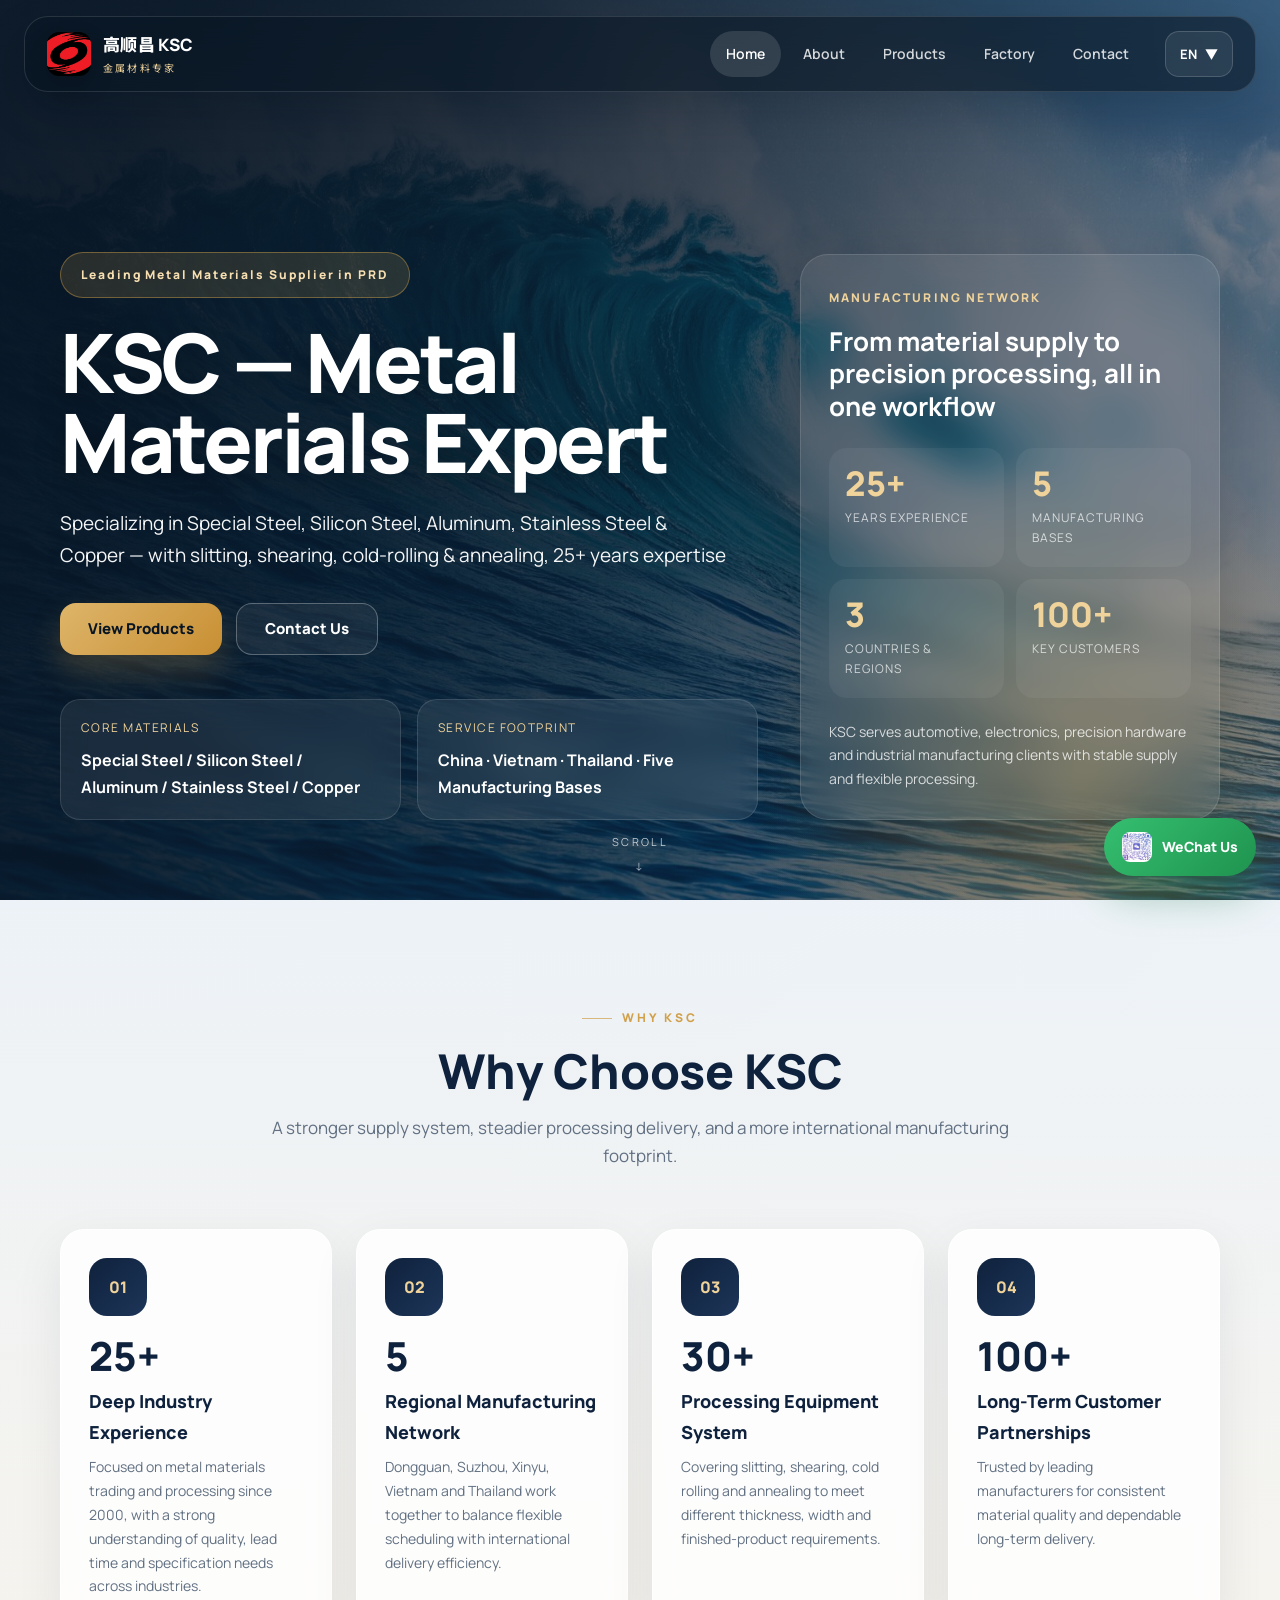
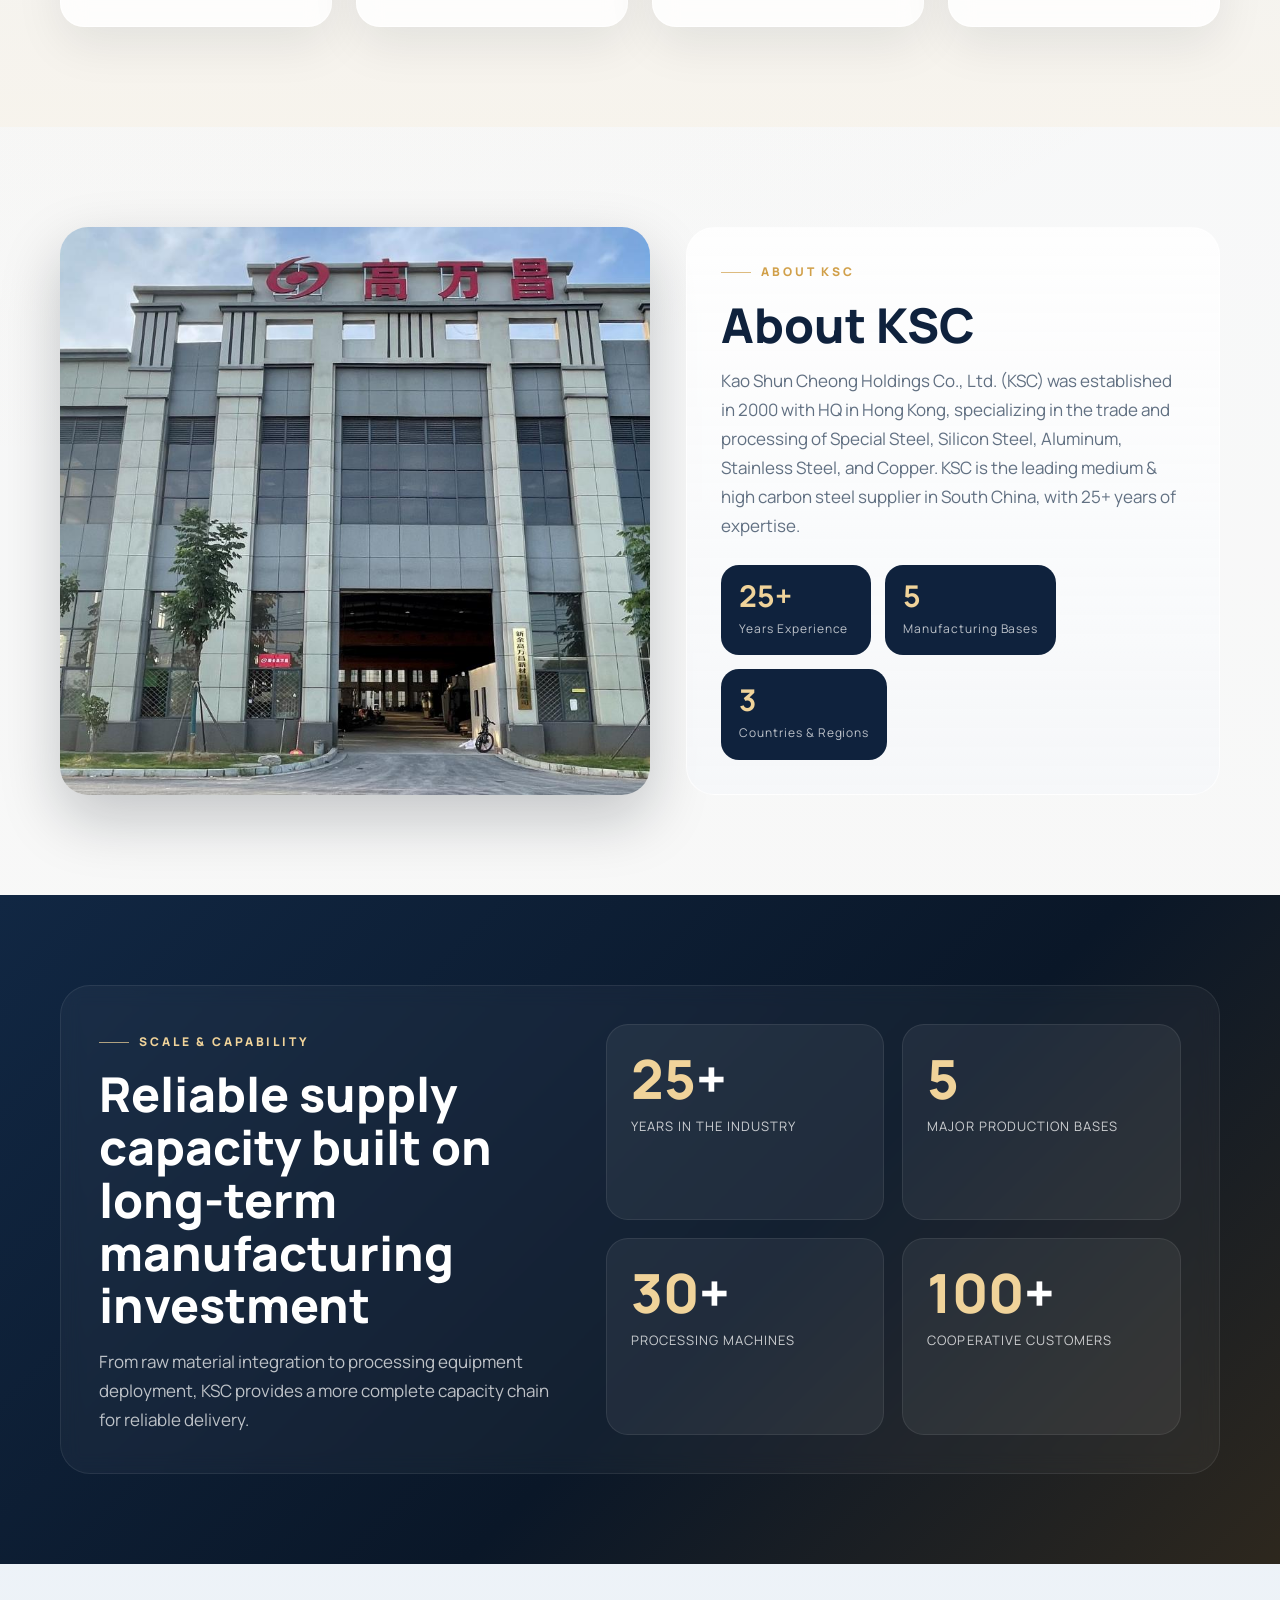
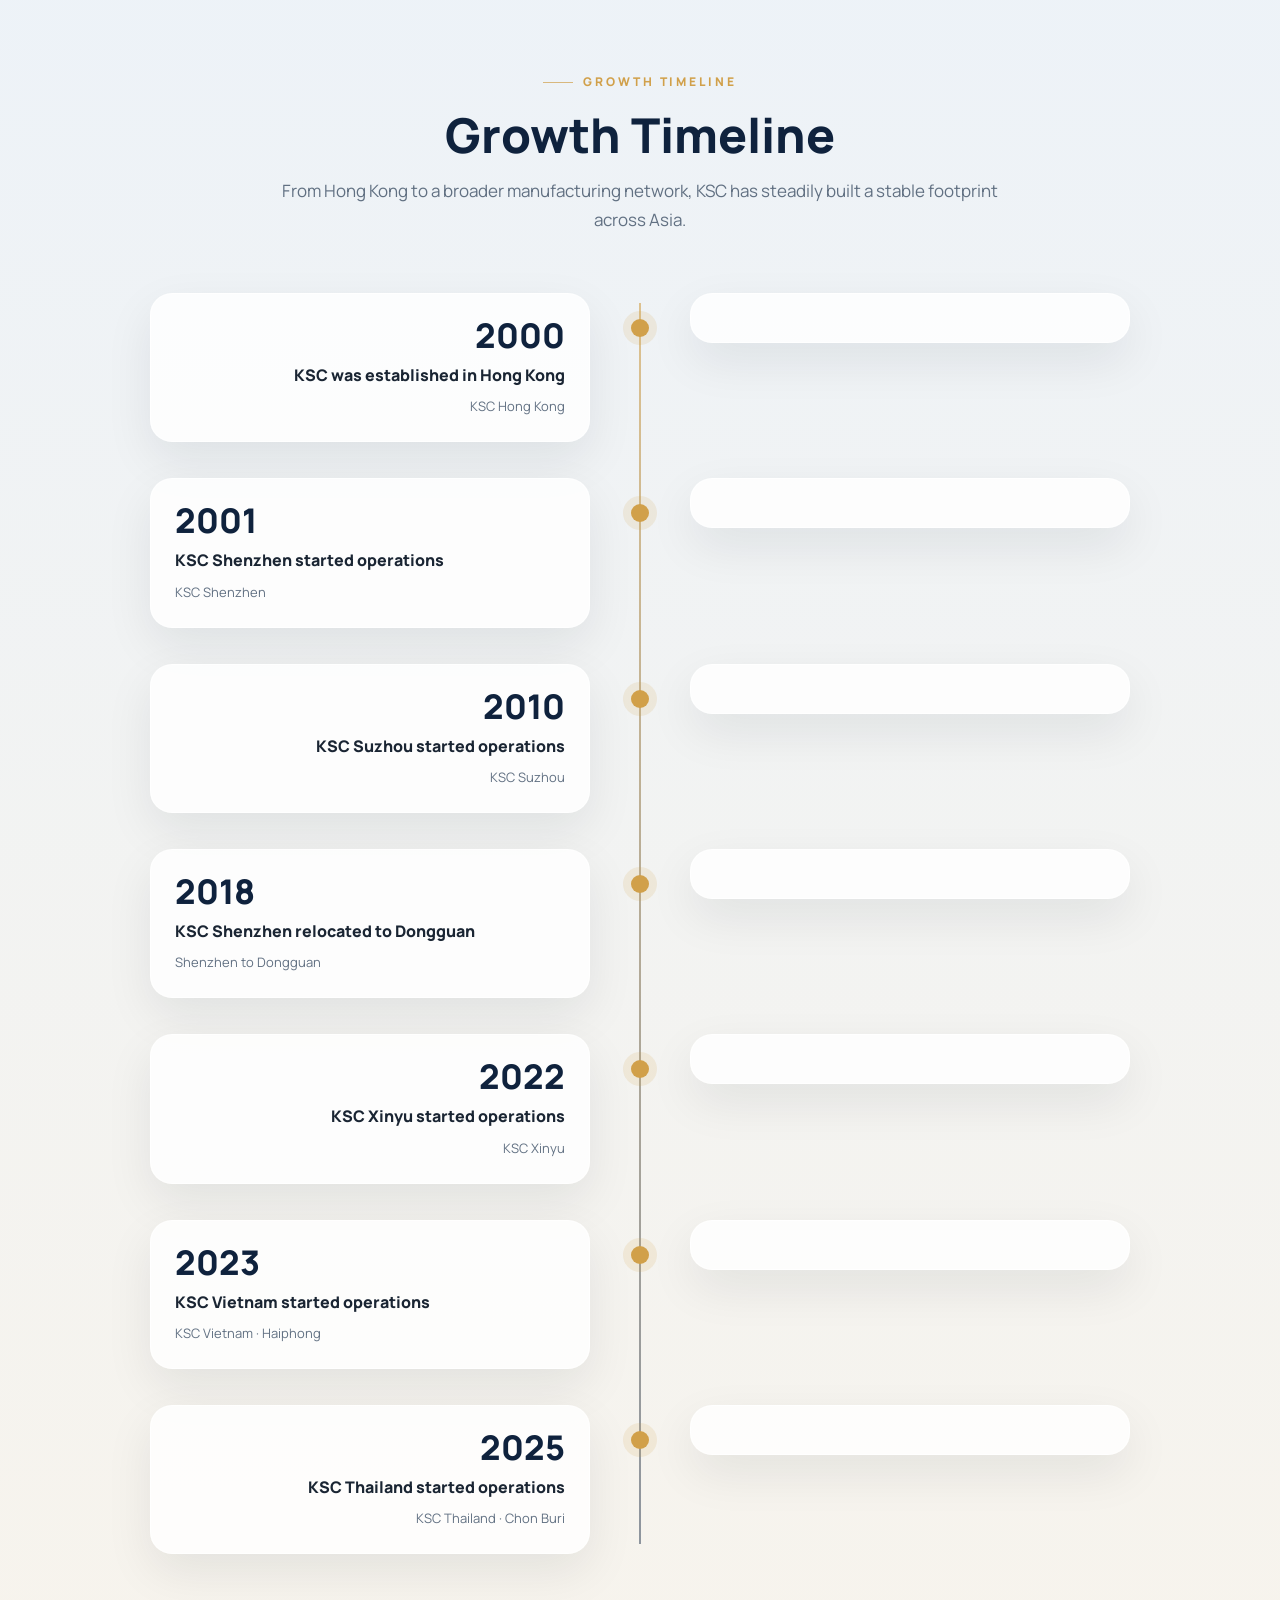
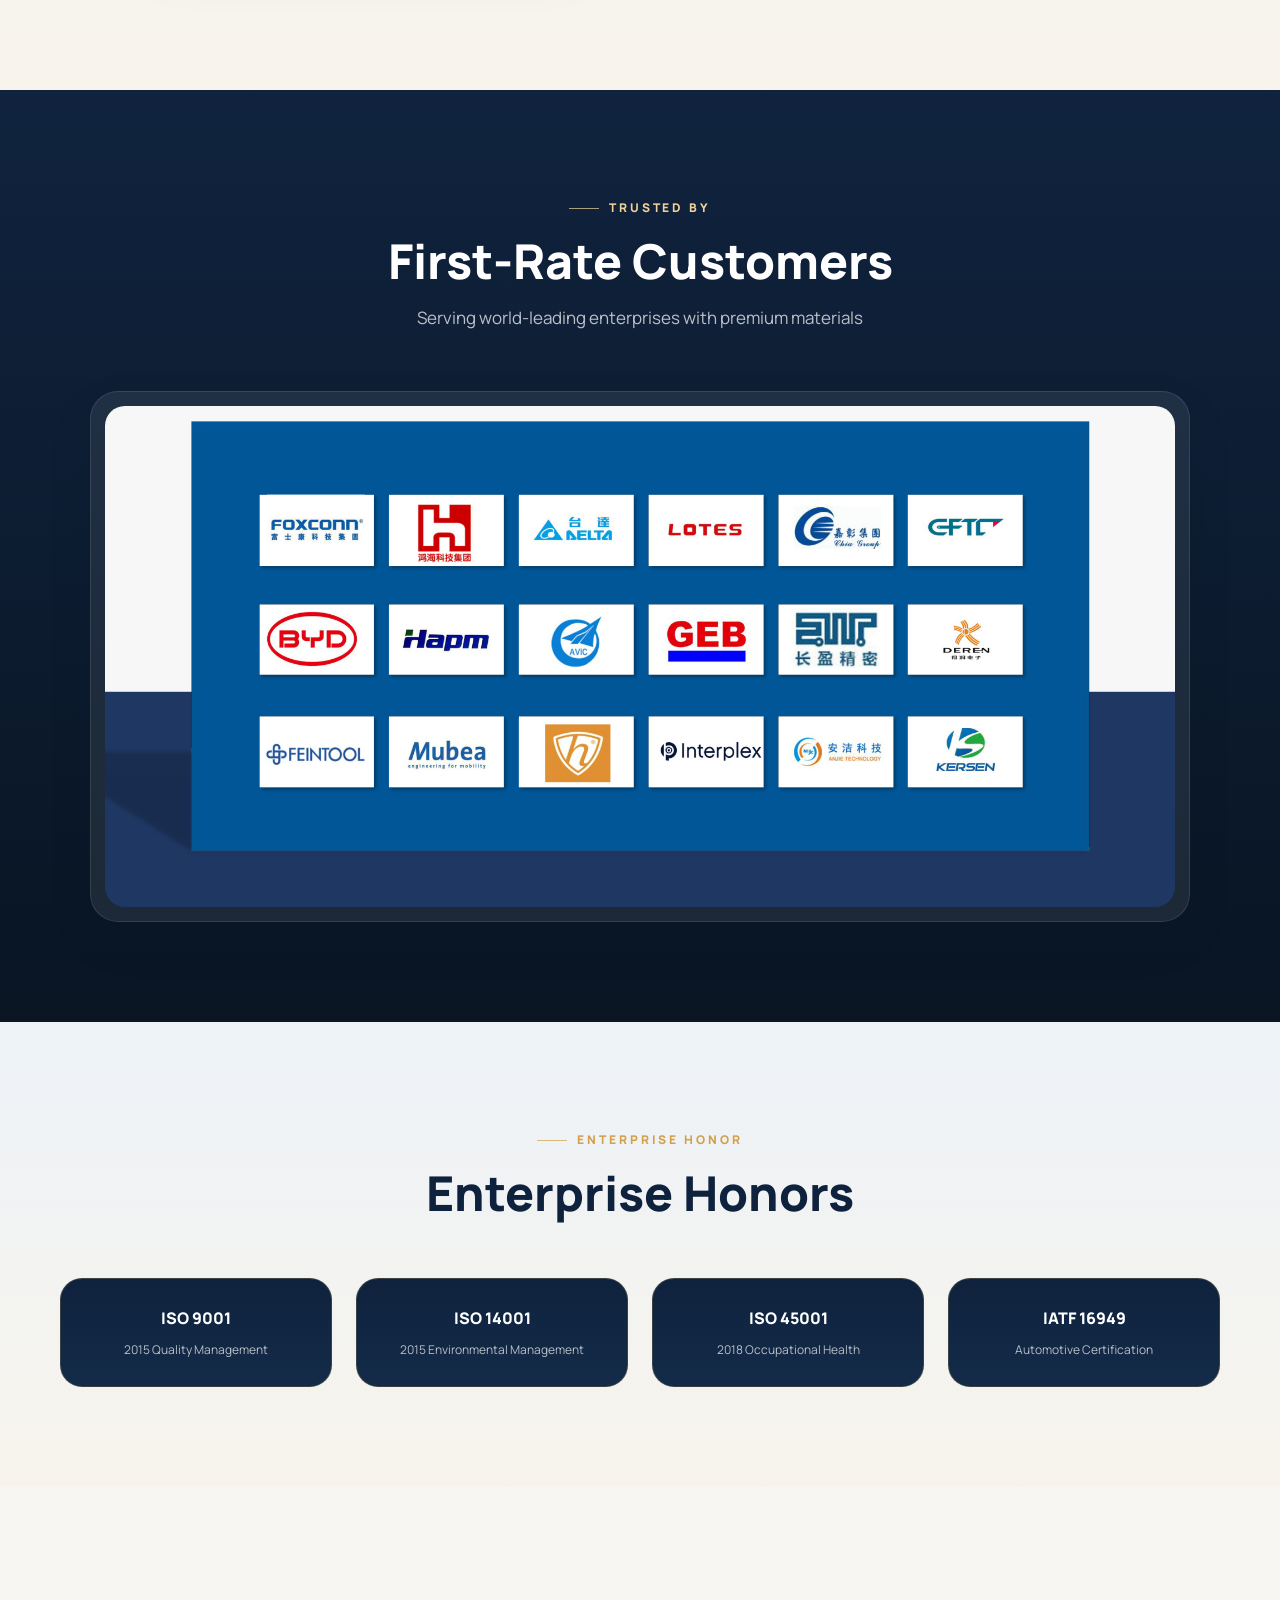
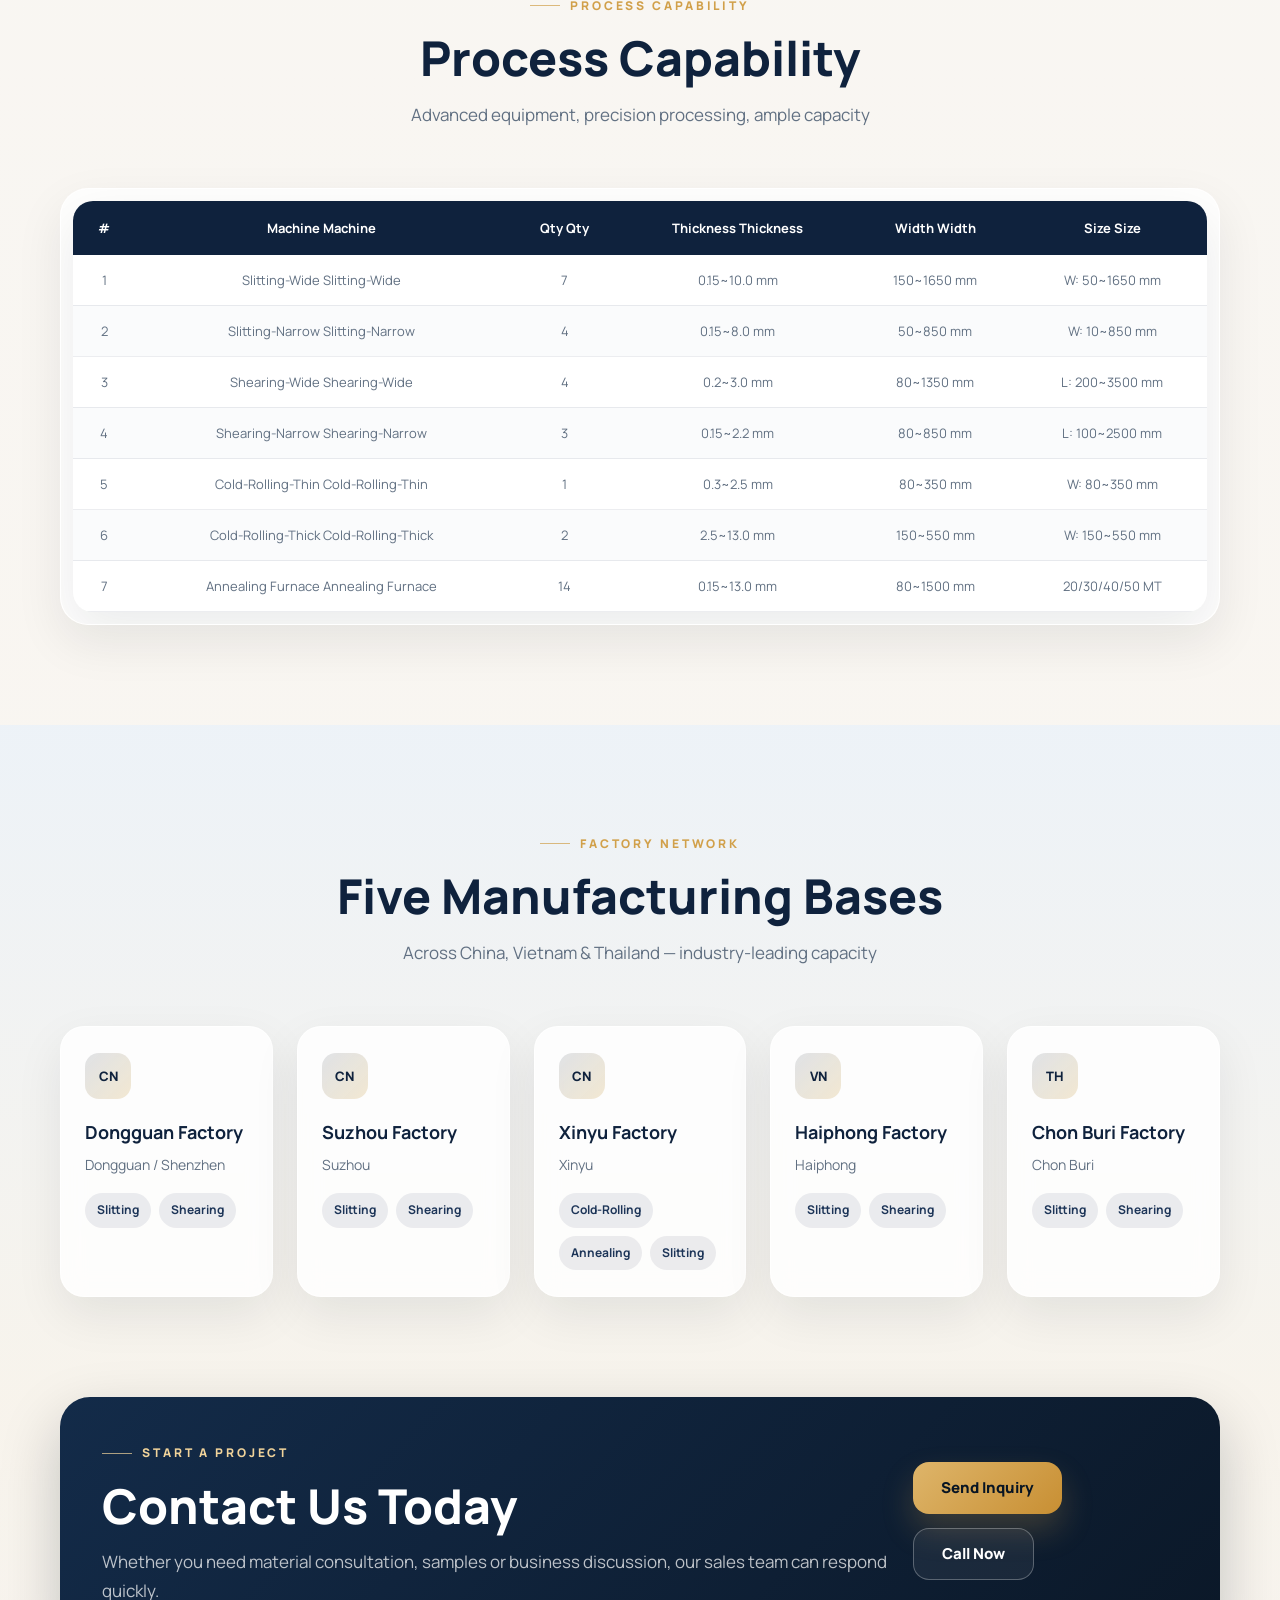
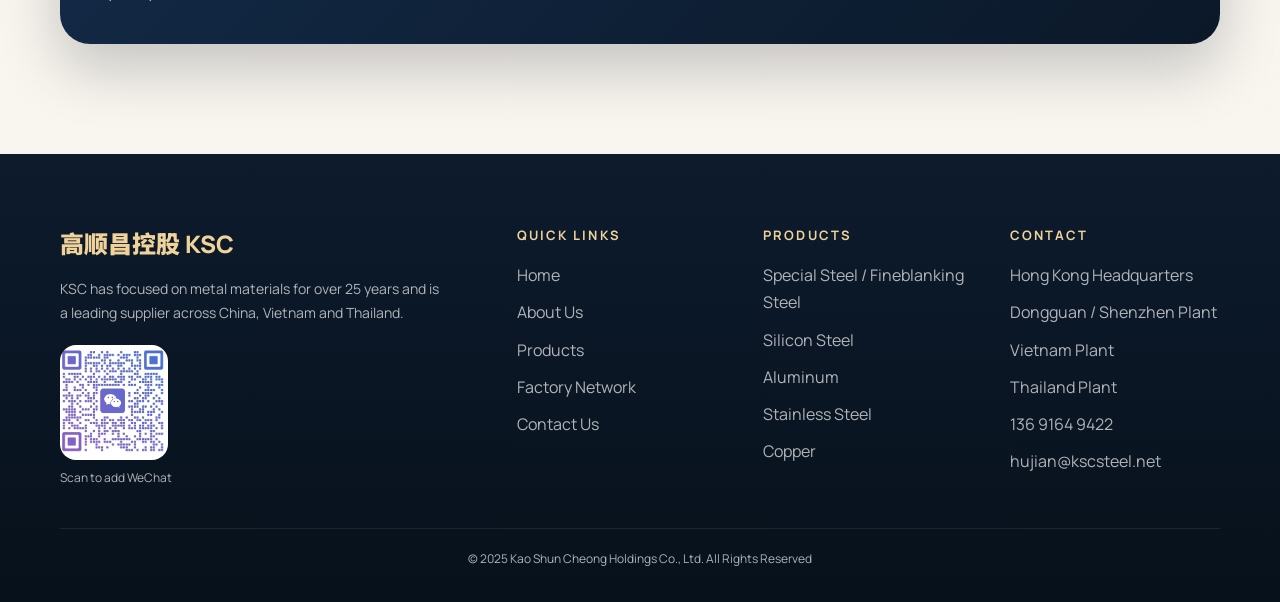
==== commit 9afcde09: "更新官网设计" ====
--- a/index.html
+++ b/index.html
@@ -9,7 +9,6 @@
 </head>
 <body>
 
-<!-- NAVBAR -->
 <nav class="navbar">
   <a href="index.html" class="nav-logo">
     <img src="images/ksc-logo-red.jpeg" class="nav-logo-img" alt="KSC" onerror="this.style.display='none'">
@@ -18,6 +17,11 @@
       <span class="nav-logo-sub">金属材料专家</span>
     </div>
   </a>
+  <button class="nav-toggle" type="button" aria-label="切换导航" aria-expanded="false">
+    <span></span>
+    <span></span>
+    <span></span>
+  </button>
   <ul class="nav-links">
     <li><a href="index.html" class="active" data-i18n="nav" data-i18n-key="home">首页</a></li>
     <li><a href="about.html" data-i18n="nav" data-i18n-key="about">关于我们</a></li>
@@ -39,313 +43,349 @@
   </div>
 </nav>
 
-<!-- HERO -->
 <section class="hero">
-  <div class="hero-bg hero-overlay"></div>
-  <div class="hero-content">
-    <div class="hero-badge">珠三角领先金属材料供应商</div>
-    <h1 class="anim-fade-up delay-1">高顺昌 — 金属材料专家</h1>
-    <p class="anim-fade-up delay-2">专业销售特钢、矽钢片、铝材、不锈钢、铜材，提供分条/剪板/冷轧/退火等加工服务，深耕行业超过25年</p>
-    <div class="hero-btns anim-fade-up delay-3">
-      <a href="products.html" class="btn-primary">查看产品</a>
-      <a href="contact.html" class="btn-outline-white">联系我们</a>
-    </div>
-    <!-- Hero Stats -->
-    <div class="hero-stats">
-      <div class="hero-stat">
-        <div class="hero-stat-num">25+</div>
-        <div class="hero-stat-label">年行业经验</div>
-      </div>
-      <div class="hero-stat">
-        <div class="hero-stat-num">5</div>
-        <div class="hero-stat-label">个生产基地</div>
-      </div>
-      <div class="hero-stat">
-        <div class="hero-stat-num">3</div>
-        <div class="hero-stat-label">个国家和地区</div>
-      </div>
-      <div class="hero-stat">
-        <div class="hero-stat-num">100+</div>
-        <div class="hero-stat-label">合作客户</div>
-      </div>
-    </div>
+  <div class="hero-media"></div>
+  <div class="hero-overlay"></div>
+  <div class="hero-grid">
+    <div class="hero-copy">
+      <div class="hero-badge" data-i18n="hero" data-i18n-key="badge">珠三角领先金属材料供应商</div>
+      <h1 class="anim-fade-up delay-1" data-i18n="hero" data-i18n-key="h1">高顺昌 — 金属材料专家</h1>
+      <p class="anim-fade-up delay-2" data-i18n="hero" data-i18n-key="p">专业销售特钢、矽钢片、铝材、不锈钢、铜材，提供分条/剪板/冷轧/退火等加工服务，深耕行业超过25年</p>
+      <div class="hero-btns anim-fade-up delay-3">
+        <a href="products.html" class="btn-primary" data-i18n="hero" data-i18n-key="btn1">查看产品</a>
+        <a href="contact.html" class="btn-outline-white" data-i18n="hero" data-i18n-key="btn2">联系我们</a>
+      </div>
+      <div class="hero-meta reveal">
+        <div class="hero-meta-item">
+          <span class="meta-label">Core Materials</span>
+          <strong data-i18n="home" data-i18n-key="meta_materials">特钢 / 矽钢片 / 铝材 / 不锈钢 / 铜材</strong>
+        </div>
+        <div class="hero-meta-item">
+          <span class="meta-label">Service Footprint</span>
+          <strong data-i18n="home" data-i18n-key="meta_footprint">中国 · 越南 · 泰国 五大生产基地</strong>
+        </div>
+      </div>
+    </div>
+    <aside class="hero-panel reveal">
+      <div class="hero-panel-top">
+        <span class="hero-panel-tag">Manufacturing Network</span>
+        <h2 data-i18n="home" data-i18n-key="panel_title">从材料供应到加工交付，一站式协同</h2>
+      </div>
+      <div class="hero-panel-stats">
+        <div class="hero-stat">
+          <div class="hero-stat-num">25+</div>
+          <div class="hero-stat-label" data-i18n="stat" data-i18n-key="years">年行业经验</div>
+        </div>
+        <div class="hero-stat">
+          <div class="hero-stat-num">5</div>
+          <div class="hero-stat-label" data-i18n="stat" data-i18n-key="bases">个生产基地</div>
+        </div>
+        <div class="hero-stat">
+          <div class="hero-stat-num">3</div>
+          <div class="hero-stat-label" data-i18n="stat" data-i18n-key="countries">个国家和地区</div>
+        </div>
+        <div class="hero-stat">
+          <div class="hero-stat-num">100+</div>
+          <div class="hero-stat-label" data-i18n="home" data-i18n-key="panel_clients">合作客户</div>
+        </div>
+      </div>
+      <div class="hero-panel-note" data-i18n="home" data-i18n-key="panel_note">
+        KSC 聚焦汽车、电子、精密五金与工业制造客户，提供稳定供货与灵活加工能力。
+      </div>
+    </aside>
   </div>
   <div class="scroll-indicator">
-    <div style="font-size:11px;letter-spacing:2px">SCROLL</div>
-    <div style="font-size:18px">&#x2193;</div>
-  </div>
-</section>
-
-<!-- WHY CHOOSE US -->
-<section class="section alt-bg">
-  <div class="section-title">
-    <h2>为什么选择 KSC</h2>
-    <p>专业、深耕、值得信赖的金属材料合作伙伴</p>
+    <div>SCROLL</div>
+    <div>&#x2193;</div>
+  </div>
+</section>
+
+<section class="section section-tint">
+  <div class="section-title reveal">
+    <span class="section-kicker">Why KSC</span>
+    <h2 data-i18n="home" data-i18n-key="why_title">为什么选择 KSC</h2>
+    <p data-i18n="home" data-i18n-key="why_desc">更成熟的供应体系、更稳定的加工交付、更国际化的制造布局。</p>
   </div>
   <div class="value-grid">
-    <div class="value-card">
-      <div class="value-icon">🏭</div>
+    <div class="value-card reveal">
+      <div class="value-icon">01</div>
       <div class="value-num">25+</div>
-      <div class="value-title">年行业深耕</div>
-      <div class="value-desc">2000年成立，专注金属材料贸易与加工，华南地区中高碳钢销量领先</div>
-    </div>
-    <div class="value-card">
-      <div class="value-icon">🌏</div>
+      <div class="value-title" data-i18n="home" data-i18n-key="v1_title">行业经验沉淀</div>
+      <div class="value-desc" data-i18n="home" data-i18n-key="v1_desc">自 2000 年起专注金属材料贸易与加工，熟悉多行业对品质、交期与规格的要求。</div>
+    </div>
+    <div class="value-card reveal">
+      <div class="value-icon">02</div>
       <div class="value-num">5</div>
-      <div class="value-title">大生产基地</div>
-      <div class="value-desc">东莞/苏州/新余/越南/泰国，覆盖中国、东南亚核心市场</div>
-    </div>
-    <div class="value-card">
-      <div class="value-icon">✂️</div>
+      <div class="value-title" data-i18n="home" data-i18n-key="v2_title">跨区域生产网络</div>
+      <div class="value-desc" data-i18n="home" data-i18n-key="v2_desc">东莞、苏州、新余、越南、泰国协同布局，兼顾灵活调度与国际交付效率。</div>
+    </div>
+    <div class="value-card reveal">
+      <div class="value-icon">03</div>
       <div class="value-num">30+</div>
-      <div class="value-title">台加工设备</div>
-      <div class="value-desc">宽幅分条机、飞剪机、冷轧机、退火炉一应俱全，产能充足</div>
-    </div>
-    <div class="value-card">
-      <div class="value-icon">🤝</div>
+      <div class="value-title" data-i18n="home" data-i18n-key="v3_title">加工设备体系</div>
+      <div class="value-desc" data-i18n="home" data-i18n-key="v3_desc">覆盖分条、剪板、冷轧、退火等核心工艺，适配不同厚度、宽度与成品要求。</div>
+    </div>
+    <div class="value-card reveal">
+      <div class="value-icon">04</div>
       <div class="value-num">100+</div>
-      <div class="value-title">世界一流客户</div>
-      <div class="value-desc">为多家世界500强及行业龙头企业长期供货，品质获高度认可</div>
-    </div>
-  </div>
-</section>
-
-<!-- ABOUT -->
+      <div class="value-title" data-i18n="home" data-i18n-key="v4_title">长期合作客户</div>
+      <div class="value-desc" data-i18n="home" data-i18n-key="v4_desc">持续服务多家头部制造企业，在稳定交付与材料一致性方面形成长期口碑。</div>
+    </div>
+  </div>
+</section>
+
 <section class="section">
-  <div class="section-title">
-    <h2 data-i18n="sec" data-i18n-key="about_h">关于我们</h2>
-    <p data-i18n="sec" data-i18n-key="about_p">高顺昌控股有限公司，25年深耕金属材料行业</p>
-  </div>
-  <div style="max-width:1000px;margin:0 auto;display:grid;grid-template-columns:1fr 1fr;gap:60px;align-items:center">
-    <img src="images/ksc-logo-red.jpeg" alt="KSC" style="width:100%;border-radius:20px;box-shadow:0 20px 60px rgba(0,0,0,0.15)">
-    <div>
-      <h3 style="font-size:20px;font-weight:700;color:var(--primary);line-height:1.7" data-i18n="about" data-i18n-key="p1">高顺昌控股有限公司（KSC）成立于2000年，总部位于香港，是一家专业从事特钢、矽钢片、铝材、不锈钢、铜材等金属材料贸易及加工服务的综合性企业。KSC在华南地区中高碳钢销量领先，深耕行业超过25年。</h3>
-      <div style="margin-top:28px;display:flex;flex-wrap:wrap;gap:12px">
-        <div style="background:var(--primary);color:white;padding:14px 22px;border-radius:12px;text-align:center;min-width:110px">
-          <div style="font-size:28px;font-weight:900;color:var(--accent)">25+</div>
-          <div style="font-size:12px;opacity:0.8">年行业经验</div>
-        </div>
-        <div style="background:var(--primary);color:white;padding:14px 22px;border-radius:12px;text-align:center;min-width:110px">
-          <div style="font-size:28px;font-weight:900;color:var(--accent)">5</div>
-          <div style="font-size:12px;opacity:0.8">个生产基地</div>
-        </div>
-        <div style="background:var(--primary);color:white;padding:14px 22px;border-radius:12px;text-align:center;min-width:110px">
-          <div style="font-size:28px;font-weight:900;color:var(--accent)">3</div>
-          <div style="font-size:12px;opacity:0.8">个国家和地区</div>
-        </div>
-      </div>
-    </div>
-  </div>
-</section>
-
-<!-- STATS STRIP -->
+  <div class="split-showcase reveal">
+    <div class="showcase-media">
+      <img src="images/factory-overview.jpeg" alt="KSC Factory Overview">
+    </div>
+    <div class="showcase-copy">
+      <span class="section-kicker">About KSC</span>
+      <h2 data-i18n="sec" data-i18n-key="about_h">关于我们</h2>
+      <p class="showcase-lead" data-i18n="about" data-i18n-key="p1">高顺昌控股有限公司（KSC）成立于2000年，总部位于香港，是一家专业从事特钢、矽钢片、铝材、不锈钢、铜材等金属材料贸易及加工服务的综合性企业。KSC在华南地区中高碳钢销量领先，深耕行业超过25年。</p>
+      <div class="metric-row">
+        <div class="metric-chip">
+          <strong>25+</strong>
+          <span data-i18n="home" data-i18n-key="metric_years">年行业经验</span>
+        </div>
+        <div class="metric-chip">
+          <strong>5</strong>
+          <span data-i18n="home" data-i18n-key="metric_bases">生产基地</span>
+        </div>
+        <div class="metric-chip">
+          <strong>3</strong>
+          <span data-i18n="home" data-i18n-key="metric_regions">国家和地区</span>
+        </div>
+      </div>
+    </div>
+  </div>
+</section>
+
 <section class="stats-section">
-  <div class="stats-grid">
-    <div class="stat-item">
-      <div class="stat-num">25<span>+</span></div>
-      <div class="stat-label">年深耕行业</div>
-    </div>
-    <div class="stat-item">
-      <div class="stat-num">5</div>
-      <div class="stat-label">大生产基地</div>
-    </div>
-    <div class="stat-item">
-      <div class="stat-num">30<span>+</span></div>
-      <div class="stat-label">台加工设备</div>
-    </div>
-    <div class="stat-item">
-      <div class="stat-num">100<span>+</span></div>
-      <div class="stat-label">合作客户</div>
-    </div>
-  </div>
-</section>
-
-<!-- TIMELINE -->
-<section class="section alt-bg">
-  <div class="section-title">
-    <h2>发展历程</h2>
-    <p>从香港到全球，25年稳健发展</p>
+  <div class="stats-shell reveal">
+    <div class="stats-copy">
+      <span class="section-kicker light">Scale & Capability</span>
+      <h2 data-i18n="home" data-i18n-key="stats_title">稳定供货能力，来自制造端的长期投入</h2>
+      <p data-i18n="home" data-i18n-key="stats_desc">从原材料整合到加工设备配置，KSC 以更完整的产能链路，为客户提供更可靠的交付体验。</p>
+    </div>
+    <div class="stats-grid">
+      <div class="stat-item">
+        <div class="stat-num">25<span>+</span></div>
+        <div class="stat-label" data-i18n="home" data-i18n-key="stats_years">年深耕行业</div>
+      </div>
+      <div class="stat-item">
+        <div class="stat-num">5</div>
+        <div class="stat-label" data-i18n="home" data-i18n-key="stats_bases">大生产基地</div>
+      </div>
+      <div class="stat-item">
+        <div class="stat-num">30<span>+</span></div>
+        <div class="stat-label" data-i18n="home" data-i18n-key="stats_machines">台加工设备</div>
+      </div>
+      <div class="stat-item">
+        <div class="stat-num">100<span>+</span></div>
+        <div class="stat-label" data-i18n="home" data-i18n-key="stats_clients">合作客户</div>
+      </div>
+    </div>
+  </div>
+</section>
+
+<section class="section section-tint">
+  <div class="section-title reveal">
+    <span class="section-kicker">Growth Timeline</span>
+    <h2 data-i18n="home" data-i18n-key="timeline_title">发展历程</h2>
+    <p data-i18n="home" data-i18n-key="timeline_desc">从香港到全球制造网络，逐步形成面向亚洲市场的稳定布局。</p>
   </div>
   <div class="timeline">
-    <div class="timeline-item">
-      <div class="timeline-left"><div class="timeline-year">2000</div><div class="timeline-event">香港注册成立高顺昌</div><div class="timeline-loc">KSC Hong Kong</div></div>
-      <div style="width:10%;position:relative"><div class="timeline-dot"></div></div><div class="timeline-right"></div>
-    </div>
-    <div class="timeline-item">
-      <div class="timeline-left"></div><div style="width:10%;position:relative"><div class="timeline-dot"></div></div>
-      <div class="timeline-right"><div class="timeline-year">2001</div><div class="timeline-event">深圳高顺昌投产</div><div class="timeline-loc">KSC Shenzhen</div></div>
-    </div>
-    <div class="timeline-item">
-      <div class="timeline-left"><div class="timeline-year">2010</div><div class="timeline-event">苏州高万昌投产</div><div class="timeline-loc">KSC Suzhou</div></div>
-      <div style="width:10%;position:relative"><div class="timeline-dot"></div></div><div class="timeline-right"></div>
-    </div>
-    <div class="timeline-item">
-      <div class="timeline-left"></div><div style="width:10%;position:relative"><div class="timeline-dot"></div></div>
-      <div class="timeline-right"><div class="timeline-year">2018</div><div class="timeline-event">深圳高顺昌迁至东莞</div><div class="timeline-loc">Shenzhen &#x2192; Dongguan</div></div>
-    </div>
-    <div class="timeline-item">
-      <div class="timeline-left"><div class="timeline-year">2022</div><div class="timeline-event">新余高万昌投产</div><div class="timeline-loc">KSC Xinyu</div></div>
-      <div style="width:10%;position:relative"><div class="timeline-dot"></div></div><div class="timeline-right"></div>
-    </div>
-    <div class="timeline-item">
-      <div class="timeline-left"></div><div style="width:10%;position:relative"><div class="timeline-dot"></div></div>
-      <div class="timeline-right"><div class="timeline-year">2023</div><div class="timeline-event">越南高顺昌投产</div><div class="timeline-loc">KSC Vietnam &#x2014; Haiphong</div></div>
-    </div>
-    <div class="timeline-item">
-      <div class="timeline-left"><div class="timeline-year">2025</div><div class="timeline-event">泰国高顺昌投产</div><div class="timeline-loc">KSC Thailand &#x2014; Chon Buri</div></div>
-      <div style="width:10%;position:relative"><div class="timeline-dot"></div></div><div class="timeline-right"></div>
-    </div>
-  </div>
-</section>
-
-<!-- CUSTOMERS -->
+    <div class="timeline-item reveal">
+      <div class="timeline-left"><div class="timeline-year">2000</div><div class="timeline-event" data-i18n="home" data-i18n-key="t2000">香港注册成立高顺昌</div><div class="timeline-loc">KSC Hong Kong</div></div>
+      <div class="timeline-track"><div class="timeline-dot"></div></div>
+      <div class="timeline-right"></div>
+    </div>
+    <div class="timeline-item reveal">
+      <div class="timeline-left"></div>
+      <div class="timeline-track"><div class="timeline-dot"></div></div>
+      <div class="timeline-right"><div class="timeline-year">2001</div><div class="timeline-event" data-i18n="home" data-i18n-key="t2001">深圳高顺昌投产</div><div class="timeline-loc">KSC Shenzhen</div></div>
+    </div>
+    <div class="timeline-item reveal">
+      <div class="timeline-left"><div class="timeline-year">2010</div><div class="timeline-event" data-i18n="home" data-i18n-key="t2010">苏州高万昌投产</div><div class="timeline-loc">KSC Suzhou</div></div>
+      <div class="timeline-track"><div class="timeline-dot"></div></div>
+      <div class="timeline-right"></div>
+    </div>
+    <div class="timeline-item reveal">
+      <div class="timeline-left"></div>
+      <div class="timeline-track"><div class="timeline-dot"></div></div>
+      <div class="timeline-right"><div class="timeline-year">2018</div><div class="timeline-event" data-i18n="home" data-i18n-key="t2018">深圳高顺昌迁至东莞</div><div class="timeline-loc">Shenzhen to Dongguan</div></div>
+    </div>
+    <div class="timeline-item reveal">
+      <div class="timeline-left"><div class="timeline-year">2022</div><div class="timeline-event" data-i18n="home" data-i18n-key="t2022">新余高万昌投产</div><div class="timeline-loc">KSC Xinyu</div></div>
+      <div class="timeline-track"><div class="timeline-dot"></div></div>
+      <div class="timeline-right"></div>
+    </div>
+    <div class="timeline-item reveal">
+      <div class="timeline-left"></div>
+      <div class="timeline-track"><div class="timeline-dot"></div></div>
+      <div class="timeline-right"><div class="timeline-year">2023</div><div class="timeline-event" data-i18n="home" data-i18n-key="t2023">越南高顺昌投产</div><div class="timeline-loc">KSC Vietnam · Haiphong</div></div>
+    </div>
+    <div class="timeline-item reveal">
+      <div class="timeline-left"><div class="timeline-year">2025</div><div class="timeline-event" data-i18n="home" data-i18n-key="t2025">泰国高顺昌投产</div><div class="timeline-loc">KSC Thailand · Chon Buri</div></div>
+      <div class="timeline-track"><div class="timeline-dot"></div></div>
+      <div class="timeline-right"></div>
+    </div>
+  </div>
+</section>
+
 <section class="section dark-bg">
-  <div class="section-title">
+  <div class="section-title reveal">
+    <span class="section-kicker light">Trusted By</span>
     <h2 data-i18n="sec" data-i18n-key="cust_h">一流客户</h2>
-    <p style="color:rgba(255,255,255,0.6)" data-i18n="sec" data-i18n-key="cust_p">我们为众多世界知名企业提供产品与服务</p>
-  </div>
-  <div style="text-align:center;max-width:900px;margin:0 auto">
-    <img src="images/customer-fullcontent.jpeg" alt="Customers" style="width:100%;border-radius:16px;border:2px solid rgba(255,255,255,0.1)">
-  </div>
-</section>
-
-<!-- CERTS -->
-<section class="section alt-bg">
-  <div class="section-title"><h2>荣誉资质 Enterprise Honor</h2></div>
+    <p data-i18n="sec" data-i18n-key="cust_p">我们为众多世界知名企业提供产品与服务</p>
+  </div>
+  <div class="customer-frame reveal">
+    <img src="images/customer-fullcontent.jpeg" alt="Customers">
+  </div>
+</section>
+
+<section class="section section-tint">
+  <div class="section-title reveal">
+    <span class="section-kicker">Enterprise Honor</span>
+    <h2 data-i18n="home" data-i18n-key="honor_title">荣誉资质</h2>
+  </div>
   <div class="certs-grid">
-    <div class="cert-badge"><div class="cert-name">ISO 9001</div><div class="cert-sub">2015 质量管理</div></div>
-    <div class="cert-badge"><div class="cert-name">ISO 14001</div><div class="cert-sub">2015 环境管理</div></div>
-    <div class="cert-badge"><div class="cert-name">ISO 45001</div><div class="cert-sub">2018 职业健康</div></div>
-    <div class="cert-badge"><div class="cert-name">IATF 16949</div><div class="cert-sub">汽车行业认证</div></div>
-  </div>
-</section>
-
-<!-- PROCESS -->
+    <div class="cert-badge reveal"><div class="cert-name">ISO 9001</div><div class="cert-sub" data-i18n="home" data-i18n-key="cert1">2015 质量管理</div></div>
+    <div class="cert-badge reveal"><div class="cert-name">ISO 14001</div><div class="cert-sub" data-i18n="home" data-i18n-key="cert2">2015 环境管理</div></div>
+    <div class="cert-badge reveal"><div class="cert-name">ISO 45001</div><div class="cert-sub" data-i18n="home" data-i18n-key="cert3">2018 职业健康</div></div>
+    <div class="cert-badge reveal"><div class="cert-name">IATF 16949</div><div class="cert-sub" data-i18n="home" data-i18n-key="cert4">汽车行业认证</div></div>
+  </div>
+</section>
+
 <section class="section">
-  <div class="section-title">
-    <h2 data-i18n="sec" data-i18n-key="proc_h">制程能力 Process Capability</h2>
+  <div class="section-title reveal">
+    <span class="section-kicker">Process Capability</span>
+    <h2 data-i18n="sec" data-i18n-key="proc_h">制程能力</h2>
     <p data-i18n="sec" data-i18n-key="proc_p">先进设备，精准加工，产能充足</p>
   </div>
-  <div style="overflow-x:auto;max-width:1100px;margin:0 auto">
+  <div class="table-shell reveal">
     <table class="process-table">
-      <thead><tr><th>#</th><th>设备 Machine</th><th>数量 Qty</th><th>厚度 Thickness</th><th>宽度 Width</th><th>成品尺寸 Size</th></tr></thead>
+      <thead><tr><th>#</th><th><span data-i18n="processTable" data-i18n-key="h_machine">设备</span> Machine</th><th><span data-i18n="processTable" data-i18n-key="h_qty">数量</span> Qty</th><th><span data-i18n="processTable" data-i18n-key="h_thickness">厚度</span> Thickness</th><th><span data-i18n="processTable" data-i18n-key="h_width">宽度</span> Width</th><th><span data-i18n="processTable" data-i18n-key="h_size">成品尺寸</span> Size</th></tr></thead>
       <tbody>
-        <tr><td>1</td><td>宽幅分条机 Slitting-Wide</td><td>7</td><td>0.15~10.0 mm</td><td>150~1650 mm</td><td>W: 50~1650 mm</td></tr>
-        <tr><td>2</td><td>窄幅分条机 Slitting-Narrow</td><td>4</td><td>0.15~8.0 mm</td><td>50~850 mm</td><td>W: 10~850 mm</td></tr>
-        <tr><td>3</td><td>大剪板机 Shearing-Wide</td><td>4</td><td>0.2~3.0 mm</td><td>80~1350 mm</td><td>L: 200~3500 mm</td></tr>
-        <tr><td>4</td><td>小飞剪机 Shearing-Narrow</td><td>3</td><td>0.15~2.2 mm</td><td>80~850 mm</td><td>L: 100~2500 mm</td></tr>
-        <tr><td>5</td><td>六辊轧机 Cold-Rolling-Thin</td><td>1</td><td>0.3~2.5 mm</td><td>80~350 mm</td><td>W: 80~350 mm</td></tr>
-        <tr><td>6</td><td>四辊轧机 Cold-Rolling-Thick</td><td>2</td><td>2.5~13.0 mm</td><td>150~550 mm</td><td>W: 150~550 mm</td></tr>
-        <tr><td>7</td><td>退火炉 Annealing Furnace</td><td>14</td><td>0.15~13.0 mm</td><td>80~1500 mm</td><td>20/30/40/50 MT</td></tr>
+        <tr><td>1</td><td><span data-i18n="proc" data-i18n-key="slitting_wide">宽幅分条机</span> Slitting-Wide</td><td>7</td><td>0.15~10.0 mm</td><td>150~1650 mm</td><td>W: 50~1650 mm</td></tr>
+        <tr><td>2</td><td><span data-i18n="proc" data-i18n-key="slitting_narrow">窄幅分条机</span> Slitting-Narrow</td><td>4</td><td>0.15~8.0 mm</td><td>50~850 mm</td><td>W: 10~850 mm</td></tr>
+        <tr><td>3</td><td><span data-i18n="proc" data-i18n-key="shearing_wide">大剪板机</span> Shearing-Wide</td><td>4</td><td>0.2~3.0 mm</td><td>80~1350 mm</td><td>L: 200~3500 mm</td></tr>
+        <tr><td>4</td><td><span data-i18n="proc" data-i18n-key="shearing_narrow">小飞剪机</span> Shearing-Narrow</td><td>3</td><td>0.15~2.2 mm</td><td>80~850 mm</td><td>L: 100~2500 mm</td></tr>
+        <tr><td>5</td><td><span data-i18n="proc" data-i18n-key="cr_thin">六辊轧机</span> Cold-Rolling-Thin</td><td>1</td><td>0.3~2.5 mm</td><td>80~350 mm</td><td>W: 80~350 mm</td></tr>
+        <tr><td>6</td><td><span data-i18n="proc" data-i18n-key="cr_thick">四辊轧机</span> Cold-Rolling-Thick</td><td>2</td><td>2.5~13.0 mm</td><td>150~550 mm</td><td>W: 150~550 mm</td></tr>
+        <tr><td>7</td><td><span data-i18n="proc" data-i18n-key="annealing">退火炉</span> Annealing Furnace</td><td>14</td><td>0.15~13.0 mm</td><td>80~1500 mm</td><td>20/30/40/50 MT</td></tr>
       </tbody>
     </table>
   </div>
 </section>
 
-<!-- FACTORIES PREVIEW -->
-<section class="section alt-bg">
-  <div class="section-title">
+<section class="section section-tint">
+  <div class="section-title reveal">
+    <span class="section-kicker">Factory Network</span>
     <h2 data-i18n="sec" data-i18n-key="fac_h">五大生产基地</h2>
     <p data-i18n="sec" data-i18n-key="fac_p">覆盖中国、越南、泰国，加工产能领先</p>
   </div>
-  <div style="display:grid;grid-template-columns:repeat(auto-fit,minmax(200px,1fr));gap:20px;max-width:1200px;margin:0 auto">
-    <div style="background:white;border-radius:16px;padding:24px;text-align:center;box-shadow:0 4px 20px rgba(0,0,0,0.07)">
-      <div style="font-size:36px;margin-bottom:10px">🇨🇳</div>
-      <h3 style="font-size:16px;font-weight:800;color:var(--primary)">东莞工厂</h3>
-      <p style="font-size:12px;color:var(--gray);margin:6px 0">Dongguan / Shenzhen</p>
-      <div style="margin-top:10px;display:flex;flex-wrap:wrap;gap:4px;justify-content:center"><span class="cap-tag">分条</span><span class="cap-tag">剪板</span></div>
-    </div>
-    <div style="background:white;border-radius:16px;padding:24px;text-align:center;box-shadow:0 4px 20px rgba(0,0,0,0.07)">
-      <div style="font-size:36px;margin-bottom:10px">🇨🇳</div>
-      <h3 style="font-size:16px;font-weight:800;color:var(--primary)">苏州工厂</h3>
-      <p style="font-size:12px;color:var(--gray);margin:6px 0">Suzhou</p>
-      <div style="margin-top:10px;display:flex;flex-wrap:wrap;gap:4px;justify-content:center"><span class="cap-tag">分条</span><span class="cap-tag">剪板</span></div>
-    </div>
-    <div style="background:white;border-radius:16px;padding:24px;text-align:center;box-shadow:0 4px 20px rgba(0,0,0,0.07)">
-      <div style="font-size:36px;margin-bottom:10px">🇨🇳</div>
-      <h3 style="font-size:16px;font-weight:800;color:var(--primary)">新余工厂</h3>
-      <p style="font-size:12px;color:var(--gray);margin:6px 0">Xinyu</p>
-      <div style="margin-top:10px;display:flex;flex-wrap:wrap;gap:4px;justify-content:center"><span class="cap-tag">冷轧</span><span class="cap-tag">退火</span><span class="cap-tag">分条</span></div>
-    </div>
-    <div style="background:white;border-radius:16px;padding:24px;text-align:center;box-shadow:0 4px 20px rgba(0,0,0,0.07)">
-      <div style="font-size:36px;margin-bottom:10px">🇻🇳</div>
-      <h3 style="font-size:16px;font-weight:800;color:var(--primary)">越南海防工厂</h3>
-      <p style="font-size:12px;color:var(--gray);margin:6px 0">Haiphong</p>
-      <div style="margin-top:10px;display:flex;flex-wrap:wrap;gap:4px;justify-content:center"><span class="cap-tag">分条</span><span class="cap-tag">剪板</span></div>
-    </div>
-    <div style="background:white;border-radius:16px;padding:24px;text-align:center;box-shadow:0 4px 20px rgba(0,0,0,0.07)">
-      <div style="font-size:36px;margin-bottom:10px">🇹🇭</div>
-      <h3 style="font-size:16px;font-weight:800;color:var(--primary)">泰国春武里工厂</h3>
-      <p style="font-size:12px;color:var(--gray);margin:6px 0">Chon Buri</p>
-      <div style="margin-top:10px;display:flex;flex-wrap:wrap;gap:4px;justify-content:center"><span class="cap-tag">分条</span><span class="cap-tag">剪板</span></div>
-    </div>
-  </div>
-</section>
-
-<!-- CTA SECTION -->
-<section class="section" style="background:linear-gradient(135deg,var(--primary) 0%,#1a3555 100%);color:white;text-align:center">
-  <h2 style="font-size:38px;font-weight:900;margin-bottom:16px">立即联系我们</h2>
-  <p style="font-size:18px;opacity:0.8;max-width:560px;margin:0 auto 32px">无论是材料咨询、试样需求还是合作洽谈，我们的销售团队随时为您提供专业支持</p>
-  <div style="display:flex;gap:16px;justify-content:center;flex-wrap:wrap">
-    <a href="contact.html" class="btn-primary" style="background:var(--accent);color:var(--primary-dark)">📩 发送询价</a>
-    <a href="tel:13691649422" class="btn-outline-white" style="border-color:white;color:white">📞 立即致电</a>
-  </div>
-</section>
-
-<!-- FOOTER -->
+  <div class="mini-card-grid">
+    <div class="mini-card reveal">
+      <div class="mini-card-flag">CN</div>
+      <h3 data-i18n="home" data-i18n-key="fac_dg">东莞工厂</h3>
+      <p>Dongguan / Shenzhen</p>
+      <div class="cap-list"><span class="cap-tag" data-i18n="factoryPage" data-i18n-key="cap_slit">分条 Slitting</span><span class="cap-tag" data-i18n="factoryPage" data-i18n-key="cap_shear">剪板 Shearing</span></div>
+    </div>
+    <div class="mini-card reveal">
+      <div class="mini-card-flag">CN</div>
+      <h3 data-i18n="home" data-i18n-key="fac_sz">苏州工厂</h3>
+      <p>Suzhou</p>
+      <div class="cap-list"><span class="cap-tag" data-i18n="factoryPage" data-i18n-key="cap_slit">分条 Slitting</span><span class="cap-tag" data-i18n="factoryPage" data-i18n-key="cap_shear">剪板 Shearing</span></div>
+    </div>
+    <div class="mini-card reveal">
+      <div class="mini-card-flag">CN</div>
+      <h3 data-i18n="home" data-i18n-key="fac_xy">新余工厂</h3>
+      <p>Xinyu</p>
+      <div class="cap-list"><span class="cap-tag" data-i18n="factoryPage" data-i18n-key="cap_roll">冷轧 Cold-Rolling</span><span class="cap-tag" data-i18n="factoryPage" data-i18n-key="cap_anneal">退火 Annealing</span><span class="cap-tag" data-i18n="factoryPage" data-i18n-key="cap_slit">分条 Slitting</span></div>
+    </div>
+    <div class="mini-card reveal">
+      <div class="mini-card-flag">VN</div>
+      <h3 data-i18n="home" data-i18n-key="fac_vn">越南海防工厂</h3>
+      <p>Haiphong</p>
+      <div class="cap-list"><span class="cap-tag" data-i18n="factoryPage" data-i18n-key="cap_slit">分条 Slitting</span><span class="cap-tag" data-i18n="factoryPage" data-i18n-key="cap_shear">剪板 Shearing</span></div>
+    </div>
+    <div class="mini-card reveal">
+      <div class="mini-card-flag">TH</div>
+      <h3 data-i18n="home" data-i18n-key="fac_th">泰国春武里工厂</h3>
+      <p>Chon Buri</p>
+      <div class="cap-list"><span class="cap-tag" data-i18n="factoryPage" data-i18n-key="cap_slit">分条 Slitting</span><span class="cap-tag" data-i18n="factoryPage" data-i18n-key="cap_shear">剪板 Shearing</span></div>
+    </div>
+  </div>
+</section>
+
+<section class="cta-section">
+  <div class="cta-shell reveal">
+    <div>
+      <span class="section-kicker light">Start A Project</span>
+      <h2 data-i18n="home" data-i18n-key="cta_title">立即联系我们</h2>
+      <p data-i18n="home" data-i18n-key="cta_desc">无论是材料咨询、试样需求还是合作洽谈，我们的销售团队都可以快速响应。</p>
+    </div>
+    <div class="cta-actions">
+      <a href="contact.html" class="btn-primary" data-i18n="home" data-i18n-key="cta_btn1">发送询价</a>
+      <a href="tel:13691649422" class="btn-outline-white" data-i18n="home" data-i18n-key="cta_btn2">立即致电</a>
+    </div>
+  </div>
+</section>
+
 <footer class="footer">
   <div class="footer-grid">
     <div class="footer-brand">
       <h3>高顺昌控股 KSC</h3>
-      <p>高顺昌控股有限公司（KSC）专注金属材料行业超过25年，是中国、越南、泰国领先的金属材料供应商。</p>
-      <div class="footer-wechat" style="text-align:left;margin-top:20px">
-        <img src="images/wechat-qrcode.jpeg" alt="微信二维码" style="width:100px;border-radius:8px">
-        <p style="font-size:11px;color:rgba(255,255,255,0.5);margin-top:4px">扫码加微信</p>
+      <p data-i18n="home" data-i18n-key="footer_brand">高顺昌控股有限公司（KSC）专注金属材料行业超过25年，是中国、越南、泰国领先的金属材料供应商。</p>
+      <div class="footer-wechat">
+        <img src="images/wechat-qrcode.jpeg" alt="微信二维码">
+        <p data-i18n="home" data-i18n-key="footer_scan">扫码加微信</p>
       </div>
     </div>
     <div class="footer-col">
-      <h4>快速链接</h4>
+      <h4 data-i18n="footer" data-i18n-key="col1">快速链接</h4>
       <ul>
-        <li><a href="index.html">首页</a></li>
-        <li><a href="about.html">关于我们</a></li>
-        <li><a href="products.html">产品中心</a></li>
-        <li><a href="factory.html">生产基地</a></li>
-        <li><a href="contact.html">联系我们</a></li>
+        <li><a href="index.html" data-i18n="home" data-i18n-key="footer_link1">首页</a></li>
+        <li><a href="about.html" data-i18n="home" data-i18n-key="footer_link2">关于我们</a></li>
+        <li><a href="products.html" data-i18n="home" data-i18n-key="footer_link3">产品中心</a></li>
+        <li><a href="factory.html" data-i18n="home" data-i18n-key="footer_link4">生产基地</a></li>
+        <li><a href="contact.html" data-i18n="home" data-i18n-key="footer_link5">联系我们</a></li>
       </ul>
     </div>
     <div class="footer-col">
-      <h4>产品中心</h4>
+      <h4 data-i18n="footer" data-i18n-key="col2">产品中心</h4>
       <ul>
-        <li><a href="products.html">特钢/精冲钢</a></li>
-        <li><a href="products.html">矽钢片</a></li>
-        <li><a href="products.html">铝材</a></li>
-        <li><a href="products.html">不锈钢</a></li>
-        <li><a href="products.html">铜材</a></li>
+        <li><a href="products.html" data-i18n="home" data-i18n-key="footer_prod1">特钢/精冲钢</a></li>
+        <li><a href="products.html" data-i18n="home" data-i18n-key="footer_prod2">矽钢片</a></li>
+        <li><a href="products.html" data-i18n="home" data-i18n-key="footer_prod3">铝材</a></li>
+        <li><a href="products.html" data-i18n="home" data-i18n-key="footer_prod4">不锈钢</a></li>
+        <li><a href="products.html" data-i18n="home" data-i18n-key="footer_prod5">铜材</a></li>
       </ul>
     </div>
     <div class="footer-col">
-      <h4>联系我们</h4>
+      <h4 data-i18n="footer" data-i18n-key="col3">联系我们</h4>
       <ul>
-        <li><a href="#">香港总部 HQ</a></li>
-        <li><a href="#">东莞/深圳工厂</a></li>
-        <li><a href="#">越南工厂</a></li>
-        <li><a href="#">泰国工厂</a></li>
-        <li><a href="tel:13691649422">📞 136 9164 9422</a></li>
-        <li><a href="mailto:hujian@kscsteel.net">📧 hujian@kscsteel.net</a></li>
+        <li><a href="#" data-i18n="home" data-i18n-key="footer_contact1">香港总部 HQ</a></li>
+        <li><a href="#" data-i18n="home" data-i18n-key="footer_contact2">东莞/深圳工厂</a></li>
+        <li><a href="#" data-i18n="home" data-i18n-key="footer_contact3">越南工厂</a></li>
+        <li><a href="#" data-i18n="home" data-i18n-key="footer_contact4">泰国工厂</a></li>
+        <li><a href="tel:13691649422">136 9164 9422</a></li>
+        <li><a href="mailto:hujian@kscsteel.net">hujian@kscsteel.net</a></li>
       </ul>
     </div>
   </div>
   <div class="footer-bottom">
-    <p>&copy; 2025 高顺昌控股有限公司 保留所有权利</p>
+    <p data-i18n="footer" data-i18n-key="copy">&copy; 2025 高顺昌控股有限公司 保留所有权利</p>
   </div>
 </footer>
 
-<!-- Floating WeChat Button -->
 <a href="contact.html" class="floating-wechat">
   <img src="images/wechat-qrcode.jpeg" alt="微信">
-  <span>微信联系</span>
+  <span data-i18n="home" data-i18n-key="float_wechat">微信联系</span>
 </a>
 
-<script src="app.js"></script>
+<script src="app.js?v=20260506d"></script>
 </body>
 </html>
--- a/styles.css
+++ b/styles.css
@@ -1,836 +1,1306 @@
-/* ============================================
-   KSC Website V2 Modified — 改版样式
-   ============================================ */
+@import url('https://fonts.googleapis.com/css2?family=Manrope:wght@400;500;600;700;800&family=Noto+Sans+SC:wght@400;500;700;900&family=Noto+Sans+Thai:wght@400;500;700&display=swap');
 
 :root {
-  --primary: #1c2d4a;
-  --primary-dark: #0f1e33;
-  --accent: #c8963e;
-  --accent-light: #e8b86d;
-  --steel: #4a5568;
-  --white: #ffffff;
-  --gray-light: #f4f5f7;
-  --gray: #6b7280;
-  --text: #1f2937;
-  --text-light: #9ca3af;
-  --green: #27ae60;
+  --primary: #0f223d;
+  --primary-soft: #1d3558;
+  --primary-deep: #081523;
+  --accent: #d1a04a;
+  --accent-soft: #f0d39a;
+  --surface: #ffffff;
+  --surface-alt: #f4f1eb;
+  --surface-tint: #eef3f8;
+  --line: rgba(15, 34, 61, 0.1);
+  --text: #1a2533;
+  --muted: #617082;
+  --muted-light: rgba(255, 255, 255, 0.72);
+  --green: #2ea865;
+  --shadow-soft: 0 18px 48px rgba(10, 23, 40, 0.08);
+  --shadow-strong: 0 24px 60px rgba(7, 16, 29, 0.22);
+  --radius-lg: 28px;
+  --radius-md: 20px;
+  --radius-sm: 14px;
 }
 
 * { margin: 0; padding: 0; box-sizing: border-box; }
 
-@import url('https://fonts.googleapis.com/css2?family=Noto+Sans+SC:wght@400;700;900&family=Noto+Sans+Thai:wght@400;700;900&display=swap');
+html { scroll-behavior: smooth; }
 
 body {
-  font-family: 'Segoe UI', 'Noto Sans SC', 'PingFang SC', 'Microsoft YaHei', 'Noto Sans Thai', sans-serif;
+  font-family: 'Manrope', 'Noto Sans SC', 'PingFang SC', 'Microsoft YaHei', 'Noto Sans Thai', sans-serif;
   color: var(--text);
   line-height: 1.7;
+  background:
+    radial-gradient(circle at top left, rgba(209, 160, 74, 0.1), transparent 24%),
+    linear-gradient(180deg, #f7f9fb 0%, #f9f5ef 100%);
   overflow-x: hidden;
 }
 
-/* ---- Navbar ---- */
+body.nav-open { overflow: hidden; }
+
+img { max-width: 100%; display: block; }
+a { color: inherit; }
+
+.section-kicker {
+  display: inline-flex;
+  align-items: center;
+  gap: 10px;
+  margin-bottom: 16px;
+  font-size: 12px;
+  letter-spacing: 0.24em;
+  text-transform: uppercase;
+  font-weight: 800;
+  color: var(--accent);
+}
+
+.section-kicker::before {
+  content: '';
+  width: 30px;
+  height: 1px;
+  background: currentColor;
+  opacity: 0.7;
+}
+
+.section-kicker.light { color: var(--accent-soft); }
+
 .navbar {
   position: fixed;
-  top: 0; left: 0; right: 0;
+  top: 16px;
+  left: 24px;
+  right: 24px;
   z-index: 1000;
   display: flex;
   align-items: center;
   justify-content: space-between;
-  padding: 0 60px;
-  height: 70px;
-  background: rgba(28, 45, 74, 0.97);
-  backdrop-filter: blur(12px);
-  box-shadow: 0 2px 20px rgba(0,0,0,0.25);
-  transition: background 0.3s;
+  gap: 20px;
+  padding: 14px 22px;
+  border: 1px solid rgba(255, 255, 255, 0.12);
+  border-radius: 24px;
+  background: rgba(8, 21, 35, 0.58);
+  backdrop-filter: blur(16px);
+  box-shadow: 0 18px 44px rgba(5, 12, 21, 0.18);
+  transition: all 0.25s ease;
+}
+
+.navbar.is-scrolled {
+  top: 10px;
+  background: rgba(8, 21, 35, 0.82);
+  box-shadow: 0 20px 50px rgba(5, 12, 21, 0.28);
 }
 
 .nav-logo {
   display: flex;
   align-items: center;
   gap: 12px;
+  min-width: 0;
   text-decoration: none;
 }
 
 .nav-logo-img {
-  height: 42px;
-  width: auto;
-  border-radius: 6px;
+  width: 44px;
+  height: 44px;
+  border-radius: 12px;
   object-fit: cover;
-}
-
-.nav-logo-text {
-  display: flex;
+  box-shadow: 0 10px 22px rgba(0, 0, 0, 0.22);
+}
+
+.nav-logo-name {
+  display: block;
+  font-size: 17px;
+  font-weight: 800;
+  letter-spacing: 0.02em;
+  color: #fff;
+}
+
+.nav-logo-sub {
+  display: block;
+  font-size: 10px;
+  letter-spacing: 0.22em;
+  text-transform: uppercase;
+  color: var(--accent-soft);
+}
+
+.nav-links {
+  display: flex;
+  align-items: center;
+  gap: 6px;
+  list-style: none;
+  margin-left: auto;
+}
+
+.nav-links a {
+  display: inline-flex;
+  align-items: center;
+  justify-content: center;
+  padding: 11px 16px;
+  border-radius: 999px;
+  text-decoration: none;
+  color: rgba(255, 255, 255, 0.82);
+  font-size: 14px;
+  font-weight: 600;
+  transition: 0.2s ease;
+}
+
+.nav-links a:hover,
+.nav-links a.active {
+  color: #fff;
+  background: rgba(255, 255, 255, 0.12);
+}
+
+.nav-toggle {
+  display: none;
+  width: 46px;
+  height: 46px;
+  flex-shrink: 0;
+  border: 1px solid rgba(255, 255, 255, 0.16);
+  border-radius: 14px;
+  background: rgba(255, 255, 255, 0.08);
+  cursor: pointer;
+  align-items: center;
+  justify-content: center;
   flex-direction: column;
 }
 
-.nav-logo-name {
-  font-weight: 900;
-  font-size: 18px;
-  color: var(--white);
-  letter-spacing: 1px;
-}
-
-.nav-logo-sub {
-  font-size: 10px;
-  color: var(--accent);
-  font-weight: 600;
-  letter-spacing: 2px;
-  text-transform: uppercase;
-}
-
-.nav-links {
-  display: flex;
-  align-items: center;
-  gap: 4px;
-  list-style: none;
-}
-
-.nav-links a {
-  text-decoration: none;
-  color: rgba(255,255,255,0.85);
-  font-size: 14px;
-  font-weight: 500;
-  padding: 7px 16px;
-  border-radius: 7px;
-  transition: all 0.2s;
-}
-
-.nav-links a:hover { color: var(--white); background: rgba(255,255,255,0.1); }
-.nav-links a.active { color: var(--accent); }
-
-/* Language Switcher */
+.nav-toggle span {
+  display: block;
+  width: 18px;
+  height: 2px;
+  background: #fff;
+  margin: 4px auto;
+  border-radius: 999px;
+}
+
 .lang-switcher { position: relative; }
 
 .lang-btn {
   display: flex;
   align-items: center;
-  gap: 6px;
-  padding: 8px 14px;
-  background: rgba(255,255,255,0.1);
-  border: 1px solid rgba(255,255,255,0.2);
-  border-radius: 8px;
-  cursor: pointer;
+  gap: 8px;
+  padding: 11px 14px;
+  border-radius: 14px;
+  border: 1px solid rgba(255, 255, 255, 0.16);
+  background: rgba(255, 255, 255, 0.08);
+  color: #fff;
+  font: inherit;
   font-size: 13px;
   font-weight: 700;
-  color: var(--white);
-  transition: all 0.2s;
-  font-family: inherit;
-}
-
-.lang-btn:hover { background: var(--accent); border-color: var(--accent); }
+  cursor: pointer;
+}
 
 .lang-dropdown {
   position: absolute;
-  top: calc(100% + 6px);
+  top: calc(100% + 10px);
   right: 0;
-  background: var(--white);
-  border-radius: 12px;
-  box-shadow: 0 12px 40px rgba(0,0,0,0.2);
+  min-width: 168px;
+  background: rgba(255, 255, 255, 0.96);
+  border: 1px solid rgba(15, 34, 61, 0.08);
+  border-radius: 18px;
+  box-shadow: var(--shadow-soft);
   overflow: hidden;
   display: none;
-  min-width: 160px;
-  z-index: 1001;
 }
 
 .lang-dropdown.show { display: block; }
 
 .lang-option {
-  padding: 11px 18px;
+  padding: 12px 16px;
+  font-size: 14px;
   cursor: pointer;
-  font-size: 14px;
-  font-weight: 500;
-  display: flex;
-  align-items: center;
-  gap: 10px;
-  transition: background 0.15s;
-  color: var(--text);
-}
-
-.lang-option:hover { background: var(--gray-light); }
-.lang-option.active { background: var(--accent); color: var(--white); }
-
-/* ---- Hero ---- */
+  transition: background 0.2s ease;
+}
+
+.lang-option:hover,
+.lang-option.active {
+  background: var(--surface-tint);
+}
+
 .hero {
-  height: 100vh;
-  min-height: 620px;
   position: relative;
-  display: flex;
-  align-items: center;
+  min-height: 100vh;
+  padding: 150px 60px 80px;
+  display: flex;
+  align-items: flex-end;
   overflow: hidden;
-}
-
-.hero-bg {
-  position: absolute;
-  inset: 0;
-  background: url('images/cover.jpg') center center / cover no-repeat;
-  transition: transform 8s ease;
-}
-
-.hero:hover .hero-bg { transform: scale(1.03); }
-
+  background: #0b1626;
+}
+
+.hero-media,
 .hero-overlay {
   position: absolute;
   inset: 0;
-  background: linear-gradient(120deg, rgba(15,30,51,0.93) 0%, rgba(28,45,74,0.78) 55%, rgba(200,150,62,0.35) 100%);
-}
-
-.hero-content {
+}
+
+.hero-media {
+  background:
+    linear-gradient(90deg, rgba(11, 22, 38, 0.75), rgba(11, 22, 38, 0.18)),
+    url('images/cover.jpg') center center / cover no-repeat;
+  transform: scale(1.03);
+}
+
+.hero-overlay {
+  background:
+    radial-gradient(circle at 85% 88%, rgba(209, 160, 74, 0.42), transparent 25%),
+    linear-gradient(120deg, rgba(8, 21, 35, 0.84) 12%, rgba(8, 21, 35, 0.4) 70%);
+}
+
+.hero-grid {
   position: relative;
-  z-index: 2;
-  padding: 0 60px;
-  max-width: 800px;
-  color: var(--white);
+  z-index: 1;
+  display: grid;
+  grid-template-columns: minmax(0, 1.2fr) minmax(320px, 420px);
+  gap: 42px;
+  width: min(1240px, 100%);
+  margin: 0 auto;
+  color: #fff;
+}
+
+.hero-copy h1 {
+  max-width: 720px;
+  font-size: clamp(44px, 7vw, 82px);
+  line-height: 0.98;
+  letter-spacing: -0.04em;
+  font-weight: 900;
+  margin-bottom: 24px;
+  color: #ffffff;
+  text-shadow: 0 10px 30px rgba(0, 0, 0, 0.3);
+}
+
+.hero-copy p {
+  max-width: 670px;
+  font-size: 19px;
+  color: rgba(255, 255, 255, 0.96);
+  margin-bottom: 32px;
+  text-shadow: 0 8px 24px rgba(0, 0, 0, 0.24);
 }
 
 .hero-badge {
-  display: inline-block;
-  padding: 6px 16px;
-  background: rgba(200,150,62,0.2);
-  border: 1px solid rgba(200,150,62,0.5);
-  border-radius: 50px;
+  display: inline-flex;
+  align-items: center;
+  min-height: 46px;
+  padding: 10px 20px;
+  margin-bottom: 24px;
+  border-radius: 999px;
+  border: 1px solid rgba(209, 160, 74, 0.44);
+  background: rgba(209, 160, 74, 0.16);
   font-size: 12px;
-  font-weight: 700;
-  color: var(--accent-light);
-  letter-spacing: 2px;
-  text-transform: uppercase;
-  margin-bottom: 20px;
-  animation: fadeUp 0.6s ease forwards;
-}
-
-.hero-content h1 {
-  font-size: 56px;
-  font-weight: 900;
-  line-height: 1.1;
-  margin-bottom: 18px;
-  letter-spacing: -1px;
-  animation: fadeUp 0.6s 0.15s ease both;
-}
-
-.hero-content p {
-  font-size: 19px;
-  opacity: 0.88;
-  margin-bottom: 34px;
-  max-width: 620px;
-  animation: fadeUp 0.6s 0.3s ease both;
-}
-
-.hero-btns { display: flex; gap: 14px; flex-wrap: wrap; animation: fadeUp 0.6s 0.45s ease both; }
-
-/* Hero Stats Bar */
-.hero-stats {
-  display: flex;
-  gap: 0;
-  margin-top: 50px;
-  background: rgba(255,255,255,0.08);
-  border: 1px solid rgba(255,255,255,0.15);
+  font-weight: 800;
+  color: #f8dfb1;
+  letter-spacing: 0.16em;
+}
+
+.hero-btns {
+  display: flex;
+  flex-wrap: wrap;
+  gap: 14px;
+}
+
+.btn-primary,
+.btn-outline-white {
+  display: inline-flex;
+  align-items: center;
+  justify-content: center;
+  min-height: 52px;
+  padding: 0 28px;
   border-radius: 16px;
-  backdrop-filter: blur(10px);
-  overflow: hidden;
-  animation: fadeUp 0.6s 0.6s ease both;
-}
-
-.hero-stat {
-  flex: 1;
-  padding: 20px 24px;
-  text-align: center;
-  border-right: 1px solid rgba(255,255,255,0.12);
-}
-
-.hero-stat:last-child { border-right: none; }
-
-.hero-stat-num {
-  font-size: 30px;
-  font-weight: 900;
-  color: var(--accent);
-  line-height: 1;
-  margin-bottom: 6px;
-}
-
-.hero-stat-label {
-  font-size: 11px;
-  color: rgba(255,255,255,0.65);
-  font-weight: 600;
-  letter-spacing: 1px;
-  text-transform: uppercase;
-}
-
-.btn-primary {
-  padding: 14px 32px;
-  background: var(--accent);
-  color: var(--primary-dark);
-  border: none;
-  border-radius: 10px;
   font-size: 15px;
   font-weight: 800;
-  cursor: pointer;
   text-decoration: none;
-  transition: all 0.25s;
-  display: inline-block;
-}
-
-.btn-primary:hover { background: var(--accent-light); transform: translateY(-2px); box-shadow: 0 8px 25px rgba(200,150,62,0.4); }
+  transition: 0.2s ease;
+}
+
+.btn-primary {
+  background: linear-gradient(135deg, #deb56a 0%, #c88f33 100%);
+  color: var(--primary-deep);
+  box-shadow: 0 16px 32px rgba(209, 160, 74, 0.24);
+}
+
+.btn-primary:hover {
+  transform: translateY(-2px);
+  box-shadow: 0 20px 40px rgba(209, 160, 74, 0.3);
+}
 
 .btn-outline-white {
-  padding: 14px 32px;
-  background: transparent;
-  color: var(--white);
-  border: 2px solid rgba(255,255,255,0.45);
-  border-radius: 10px;
-  font-size: 15px;
-  font-weight: 700;
-  cursor: pointer;
-  text-decoration: none;
-  transition: all 0.25s;
-  display: inline-block;
-}
-
-.btn-outline-white:hover { border-color: var(--white); background: rgba(255,255,255,0.1); }
-
-/* ---- Scroll Indicator ---- */
+  border: 1px solid rgba(255, 255, 255, 0.28);
+  color: #fff;
+  background: rgba(255, 255, 255, 0.06);
+}
+
+.btn-outline-white:hover {
+  background: rgba(255, 255, 255, 0.12);
+  transform: translateY(-2px);
+}
+
+.hero-meta {
+  display: grid;
+  grid-template-columns: repeat(2, minmax(0, 1fr));
+  gap: 16px;
+  max-width: 760px;
+  margin-top: 44px;
+}
+
+.hero-meta-item,
+.hero-panel {
+  border: 1px solid rgba(255, 255, 255, 0.12);
+  background: rgba(255, 255, 255, 0.07);
+  backdrop-filter: blur(16px);
+}
+
+.hero-meta-item {
+  padding: 18px 20px;
+  border-radius: 20px;
+}
+
+.meta-label {
+  display: block;
+  margin-bottom: 8px;
+  font-size: 12px;
+  letter-spacing: 0.12em;
+  text-transform: uppercase;
+  color: var(--accent-soft);
+}
+
+.hero-meta-item strong {
+  color: #ffffff;
+}
+
+.hero-panel {
+  align-self: end;
+  padding: 28px;
+  border-radius: 28px;
+  box-shadow: var(--shadow-strong);
+}
+
+.hero-panel-tag {
+  color: var(--accent-soft);
+  font-size: 12px;
+  text-transform: uppercase;
+  letter-spacing: 0.18em;
+  font-weight: 800;
+}
+
+.hero-panel h2 {
+  margin-top: 14px;
+  font-size: 26px;
+  line-height: 1.25;
+}
+
+.hero-panel-stats {
+  display: grid;
+  grid-template-columns: repeat(2, minmax(0, 1fr));
+  gap: 12px;
+  margin-top: 26px;
+}
+
+.hero-stat {
+  padding: 18px 16px;
+  border-radius: 18px;
+  background: rgba(255, 255, 255, 0.05);
+}
+
+.hero-stat-num {
+  font-size: 34px;
+  font-weight: 900;
+  line-height: 1;
+  color: var(--accent-soft);
+  margin-bottom: 8px;
+}
+
+.hero-stat-label {
+  font-size: 12px;
+  color: rgba(255, 255, 255, 0.72);
+  text-transform: uppercase;
+  letter-spacing: 0.08em;
+}
+
+.hero-panel-note {
+  margin-top: 22px;
+  color: rgba(255, 255, 255, 0.78);
+  font-size: 14px;
+}
+
 .scroll-indicator {
   position: absolute;
-  bottom: 30px;
+  bottom: 24px;
   left: 50%;
   transform: translateX(-50%);
   z-index: 2;
-  display: flex;
-  flex-direction: column;
-  align-items: center;
+  color: rgba(255, 255, 255, 0.72);
+  display: grid;
+  justify-items: center;
   gap: 6px;
-  color: rgba(255,255,255,0.6);
   font-size: 11px;
-  letter-spacing: 1px;
-  text-transform: uppercase;
-  animation: bounce 2s infinite;
-}
-
-@keyframes bounce {
-  0%, 100% { transform: translateX(-50%) translateY(0); }
-  50% { transform: translateX(-50%) translateY(8px); }
-}
-
-/* ---- Section Base ---- */
+  letter-spacing: 0.22em;
+  animation: bounce 2.2s infinite;
+}
+
 .section { padding: 100px 60px; }
-.section-title { text-align: center; margin-bottom: 64px; }
-.section-title h2 { font-size: 38px; font-weight: 900; color: var(--primary); margin-bottom: 14px; }
-.section-title p { font-size: 17px; color: var(--gray); max-width: 600px; margin: 0 auto; }
-.alt-bg { background: var(--gray-light); }
-.dark-bg { background: var(--primary); color: var(--white); }
-
-/* ---- Why Choose Us ---- */
-.value-grid {
+.section-tint { background: linear-gradient(180deg, rgba(236, 242, 248, 0.92) 0%, rgba(247, 243, 235, 0.84) 100%); }
+.dark-bg { background: linear-gradient(180deg, #10233e 0%, #091523 100%); color: #fff; }
+
+.section-title {
+  width: min(760px, 100%);
+  margin: 0 auto 58px;
+  text-align: center;
+}
+
+.section-title h2,
+.showcase-copy h2,
+.stats-copy h2,
+.cta-shell h2 {
+  font-size: clamp(32px, 4vw, 48px);
+  line-height: 1.1;
+  color: var(--primary);
+  font-weight: 900;
+}
+
+.dark-bg .section-title h2,
+.stats-copy h2,
+.cta-shell h2,
+.page-header-content h1 { color: #fff; }
+
+.section-title p,
+.showcase-lead,
+.stats-copy p,
+.cta-shell p,
+.page-header-content p {
+  margin-top: 16px;
+  font-size: 17px;
+  color: var(--muted);
+}
+
+.dark-bg .section-title p,
+.stats-copy p,
+.cta-shell p,
+.page-header-content p { color: var(--muted-light); }
+
+.value-grid,
+.certs-grid,
+.mini-card-grid {
   display: grid;
-  grid-template-columns: repeat(4, 1fr);
   gap: 24px;
-  max-width: 1200px;
+  width: min(1200px, 100%);
   margin: 0 auto;
 }
 
+.value-grid { grid-template-columns: repeat(4, minmax(0, 1fr)); }
+.mini-card-grid { grid-template-columns: repeat(auto-fit, minmax(210px, 1fr)); }
+
+.value-card,
+.mini-card,
+.info-panel,
+.customer-frame,
+.table-shell,
+.factory-card,
+.wechat-section,
+.contact-form,
+.contact-item,
+.product-card,
+.materials-table,
+.process-table,
+.page-header,
+.contact-info .contact-highlight {
+  box-shadow: var(--shadow-soft);
+}
+
+.value-card,
+.mini-card,
+.info-panel,
+.factory-card,
+.contact-form,
+.wechat-section {
+  background: rgba(255, 255, 255, 0.82);
+  border: 1px solid rgba(255, 255, 255, 0.72);
+  backdrop-filter: blur(12px);
+}
+
 .value-card {
-  background: white;
-  border-radius: 20px;
-  padding: 32px 24px;
-  text-align: center;
-  box-shadow: 0 4px 24px rgba(0,0,0,0.06);
-  transition: all 0.3s;
-  border: 1px solid transparent;
-}
-
-.value-card:hover {
+  padding: 28px;
+  border-radius: 24px;
+  transition: 0.25s ease;
+}
+
+.value-card:hover,
+.mini-card:hover,
+.factory-card:hover,
+.product-card:hover {
   transform: translateY(-6px);
-  box-shadow: 0 16px 48px rgba(0,0,0,0.12);
-  border-color: var(--accent);
 }
 
 .value-icon {
-  width: 64px;
-  height: 64px;
-  border-radius: 16px;
-  background: linear-gradient(135deg, var(--primary) 0%, #2a4070 100%);
-  display: flex;
+  display: inline-flex;
   align-items: center;
   justify-content: center;
-  margin: 0 auto 18px;
-  font-size: 28px;
+  width: 58px;
+  height: 58px;
+  border-radius: 18px;
+  margin-bottom: 20px;
+  background: linear-gradient(135deg, var(--primary) 0%, var(--primary-soft) 100%);
+  color: var(--accent-soft);
+  font-weight: 800;
 }
 
 .value-num {
-  font-size: 36px;
+  font-size: 40px;
+  line-height: 1;
   font-weight: 900;
-  color: var(--accent);
-  margin-bottom: 8px;
+  color: var(--primary);
 }
 
 .value-title {
-  font-size: 15px;
+  margin: 10px 0 8px;
+  font-size: 18px;
   font-weight: 800;
   color: var(--primary);
-  margin-bottom: 8px;
-}
-
-.value-desc {
-  font-size: 13px;
-  color: var(--gray);
-  line-height: 1.6;
-}
-
-/* ---- Stats Counter ---- */
+}
+
+.value-desc { color: var(--muted); font-size: 14px; }
+
+.split-showcase {
+  display: grid;
+  grid-template-columns: minmax(0, 1.05fr) minmax(0, 0.95fr);
+  gap: 36px;
+  width: min(1180px, 100%);
+  margin: 0 auto;
+}
+
+.showcase-media img {
+  width: 100%;
+  height: 100%;
+  min-height: 460px;
+  object-fit: cover;
+  border-radius: var(--radius-lg);
+  box-shadow: var(--shadow-strong);
+}
+
+.showcase-copy {
+  display: flex;
+  flex-direction: column;
+  justify-content: center;
+  padding: 34px;
+  border-radius: var(--radius-lg);
+  background: linear-gradient(180deg, rgba(255,255,255,0.84) 0%, rgba(245,247,250,0.72) 100%);
+  border: 1px solid rgba(255,255,255,0.7);
+}
+
+.metric-row {
+  display: flex;
+  flex-wrap: wrap;
+  gap: 14px;
+  margin-top: 24px;
+}
+
+.metric-chip {
+  min-width: 150px;
+  padding: 16px 18px;
+  border-radius: 18px;
+  background: var(--primary);
+  color: #fff;
+}
+
+.metric-chip strong {
+  display: block;
+  font-size: 30px;
+  line-height: 1;
+  color: var(--accent-soft);
+}
+
+.metric-chip span {
+  display: block;
+  margin-top: 8px;
+  font-size: 12px;
+  color: rgba(255, 255, 255, 0.72);
+  letter-spacing: 0.08em;
+}
+
 .stats-section {
-  background: linear-gradient(135deg, var(--primary) 0%, #1a3555 50%, var(--accent) 200%);
-  color: white;
-  padding: 80px 60px;
+  padding: 90px 60px;
+  background: linear-gradient(135deg, #112743 0%, #0a1728 58%, #4f3714 140%);
+}
+
+.stats-shell {
+  display: grid;
+  grid-template-columns: minmax(0, 0.9fr) minmax(0, 1.1fr);
+  gap: 36px;
+  width: min(1180px, 100%);
+  margin: 0 auto;
+  padding: 38px;
+  border-radius: 30px;
+  border: 1px solid rgba(255, 255, 255, 0.08);
+  background: rgba(255, 255, 255, 0.04);
+  backdrop-filter: blur(10px);
 }
 
 .stats-grid {
   display: grid;
-  grid-template-columns: repeat(4, 1fr);
-  gap: 40px;
-  max-width: 1100px;
+  grid-template-columns: repeat(2, minmax(0, 1fr));
+  gap: 18px;
+}
+
+.stat-item {
+  padding: 26px 24px;
+  border-radius: 22px;
+  background: rgba(255, 255, 255, 0.06);
+  border: 1px solid rgba(255, 255, 255, 0.08);
+}
+
+.stat-num {
+  font-size: 54px;
+  line-height: 1;
+  font-weight: 900;
+  color: var(--accent-soft);
+}
+
+.stat-num span { color: #fff; }
+
+.stat-label {
+  margin-top: 10px;
+  color: rgba(255, 255, 255, 0.76);
+  font-size: 13px;
+  letter-spacing: 0.08em;
+  text-transform: uppercase;
+}
+
+.timeline {
+  position: relative;
+  width: min(980px, 100%);
   margin: 0 auto;
-  text-align: center;
-}
-
-.stat-item {}
-
-.stat-num {
-  font-size: 52px;
-  font-weight: 900;
-  color: var(--accent);
-  line-height: 1;
-  margin-bottom: 10px;
-}
-
-.stat-num span { color: var(--white); }
-
-.stat-label {
-  font-size: 14px;
-  color: rgba(255,255,255,0.75);
-  font-weight: 600;
-  text-transform: uppercase;
-  letter-spacing: 1px;
-}
-
-/* ---- Product Category Cards ---- */
-.category-tabs {
-  display: flex;
-  justify-content: center;
-  gap: 10px;
-  margin-bottom: 50px;
-  flex-wrap: wrap;
-}
-
-.category-tab {
-  padding: 10px 24px;
-  border-radius: 50px;
-  border: 2px solid var(--primary);
-  background: transparent;
-  color: var(--primary);
-  font-size: 14px;
-  font-weight: 700;
-  cursor: pointer;
-  transition: all 0.2s;
-}
-
-.category-tab.active, .category-tab:hover {
-  background: var(--primary);
-  color: var(--white);
-}
-
-.products-grid {
-  display: grid;
-  grid-template-columns: repeat(auto-fit, minmax(280px, 1fr));
-  gap: 28px;
-  max-width: 1200px;
-  margin: 0 auto;
-}
-
-.product-card {
-  background: var(--white);
-  border-radius: 16px;
-  overflow: hidden;
-  box-shadow: 0 4px 20px rgba(0,0,0,0.07);
-  transition: all 0.3s;
-}
-
-.product-card:hover {
-  transform: translateY(-8px);
-  box-shadow: 0 16px 50px rgba(0,0,0,0.14);
-}
-
-.product-card:hover .product-card-img { transform: scale(1.05); }
-
-.product-card-img {
-  width: 100%;
-  height: 200px;
-  object-fit: cover;
-  transition: transform 0.4s;
-}
-
-.product-card-body { padding: 22px; }
-
-.product-card-body h3 {
-  font-size: 17px;
-  font-weight: 800;
-  color: var(--primary);
-  margin-bottom: 10px;
-}
-
-.product-card-body p {
-  font-size: 13px;
-  color: var(--gray);
-  line-height: 1.6;
-  font-family: 'Courier New', monospace;
-}
-
-/* ---- Factory Section ---- */
-.factory-grid {
-  display: grid;
-  grid-template-columns: repeat(auto-fit, minmax(340px, 1fr));
-  gap: 28px;
-  max-width: 1300px;
-  margin: 0 auto;
-}
-
-.factory-card {
-  background: var(--white);
-  border-radius: 20px;
-  overflow: hidden;
-  box-shadow: 0 6px 30px rgba(0,0,0,0.09);
-  transition: all 0.3s;
-}
-
-.factory-card:hover { transform: translateY(-6px); box-shadow: 0 16px 50px rgba(0,0,0,0.15); }
-
-.factory-card-img {
-  width: 100%;
-  height: 220px;
-  object-fit: cover;
-  transition: transform 0.4s;
-}
-
-.factory-card:hover .factory-card-img { transform: scale(1.03); }
-
-.factory-card-body { padding: 26px; }
-
-.factory-card-body h3 {
-  font-size: 19px;
-  font-weight: 900;
-  color: var(--primary);
-  margin-bottom: 4px;
-}
-
-.factory-card-body .location {
-  font-size: 13px;
-  color: var(--accent);
-  font-weight: 600;
-  margin-bottom: 14px;
-  text-transform: uppercase;
-  letter-spacing: 1px;
-}
-
-.factory-card-body .capabilities { display: flex; flex-wrap: wrap; gap: 6px; }
-
-.cap-tag {
-  padding: 4px 12px;
-  background: var(--gray-light);
-  border-radius: 50px;
-  font-size: 12px;
-  font-weight: 600;
-  color: var(--steel);
-}
-
-/* ---- Materials Table ---- */
-.materials-table-wrap { max-width: 1000px; margin: 0 auto; overflow-x: auto; }
-.materials-table { width: 100%; border-collapse: collapse; background: var(--white); border-radius: 16px; overflow: hidden; box-shadow: 0 4px 20px rgba(0,0,0,0.07); }
-.materials-table th { background: var(--primary); color: var(--white); padding: 14px 20px; font-size: 13px; font-weight: 700; text-align: left; }
-.materials-table td { padding: 12px 20px; font-size: 13px; border-bottom: 1px solid #eee; color: var(--steel); font-family: 'Courier New', monospace; }
-.materials-table tr:last-child td { border-bottom: none; }
-.materials-table tr:nth-child(even) td { background: var(--gray-light); }
-
-/* ---- Customers ---- */
-.customers-logos {
-  display: flex;
-  flex-wrap: wrap;
-  justify-content: center;
-  gap: 32px;
-  max-width: 1100px;
-  margin: 0 auto;
-}
-
-.customer-item {
-  display: flex;
-  flex-direction: column;
-  align-items: center;
-  gap: 10px;
-  padding: 24px 30px;
-  background: var(--white);
-  border-radius: 16px;
-  box-shadow: 0 4px 20px rgba(0,0,0,0.06);
-  min-width: 160px;
-  transition: all 0.2s;
-}
-
-.customer-item:hover { transform: translateY(-4px); box-shadow: 0 10px 35px rgba(0,0,0,0.1); }
-
-.customer-logo {
-  font-size: 28px;
-  font-weight: 900;
-  color: var(--primary);
-  text-align: center;
-  line-height: 1.1;
-}
-
-.customer-name { font-size: 12px; color: var(--gray); text-align: center; font-weight: 600; }
-.customer-tag { font-size: 11px; color: var(--accent); font-weight: 700; text-transform: uppercase; letter-spacing: 1px; }
-
-/* ---- Timeline ---- */
-.timeline { max-width: 900px; margin: 0 auto; position: relative; }
+}
+
 .timeline::before {
   content: '';
   position: absolute;
   left: 50%;
-  top: 0; bottom: 0;
-  width: 3px;
-  background: linear-gradient(to bottom, var(--accent) 0%, var(--primary) 100%);
+  top: 10px;
+  bottom: 10px;
+  width: 2px;
   transform: translateX(-50%);
-}
-
-.timeline-item { display: flex; gap: 40px; margin-bottom: 50px; position: relative; }
+  background: linear-gradient(180deg, rgba(209, 160, 74, 0.6), rgba(15, 34, 61, 0.45));
+}
+
+.timeline-item {
+  display: flex;
+  align-items: flex-start;
+  gap: 24px;
+  margin-bottom: 36px;
+}
+
 .timeline-item:nth-child(even) { flex-direction: row-reverse; }
-.timeline-left { width: 45%; text-align: right; }
-.timeline-right { width: 45%; }
+
+.timeline-left,
+.timeline-right {
+  width: calc(50% - 28px);
+  padding: 24px;
+  border-radius: 22px;
+  background: rgba(255, 255, 255, 0.82);
+  border: 1px solid rgba(255, 255, 255, 0.72);
+  box-shadow: var(--shadow-soft);
+}
+
+.timeline-left { text-align: right; }
+.timeline-track { width: 56px; position: relative; }
+
 .timeline-dot {
   position: absolute;
+  top: 26px;
   left: 50%;
-  top: 0;
-  width: 22px;
-  height: 22px;
+  width: 18px;
+  height: 18px;
+  transform: translateX(-50%);
+  border-radius: 50%;
   background: var(--accent);
-  border-radius: 50%;
-  transform: translateX(-50%);
-  border: 4px solid var(--white);
-  box-shadow: 0 0 0 3px var(--accent);
-}
-.timeline-year { font-size: 36px; font-weight: 900; color: var(--accent); line-height: 1; margin-bottom: 6px; }
-.timeline-event { font-size: 15px; font-weight: 700; color: var(--primary); }
-.timeline-loc { font-size: 13px; color: var(--gray); margin-top: 4px; }
-
-/* ---- Certs ---- */
+  box-shadow: 0 0 0 8px rgba(209, 160, 74, 0.15);
+}
+
+.timeline-year {
+  font-size: 34px;
+  line-height: 1;
+  font-weight: 900;
+  color: var(--primary);
+}
+
+.timeline-event {
+  margin-top: 10px;
+  font-size: 16px;
+  font-weight: 800;
+}
+
+.timeline-loc {
+  margin-top: 6px;
+  color: var(--muted);
+  font-size: 13px;
+}
+
+.customer-frame {
+  width: min(1100px, 100%);
+  margin: 0 auto;
+  padding: 14px;
+  border-radius: 28px;
+  background: rgba(255, 255, 255, 0.08);
+  border: 1px solid rgba(255, 255, 255, 0.1);
+}
+
+.customer-frame img {
+  width: 100%;
+  border-radius: 20px;
+}
+
 .certs-grid {
+  grid-template-columns: repeat(auto-fit, minmax(180px, 1fr));
+}
+
+.cert-badge {
+  padding: 26px 22px;
+  border-radius: 22px;
+  background: linear-gradient(180deg, var(--primary) 0%, #132b49 100%);
+  text-align: center;
+  border: 1px solid rgba(209, 160, 74, 0.22);
+}
+
+.cert-name { font-weight: 800; color: #fff; }
+.cert-sub { margin-top: 8px; font-size: 12px; color: rgba(255, 255, 255, 0.7); }
+
+.table-shell {
+  width: min(1180px, 100%);
+  margin: 0 auto;
+  overflow-x: auto;
+  padding: 12px;
+  border-radius: 28px;
+  background: rgba(255, 255, 255, 0.82);
+  border: 1px solid rgba(255, 255, 255, 0.72);
+}
+
+.process-table,
+.materials-table {
+  width: 100%;
+  border-collapse: collapse;
+  overflow: hidden;
+  border-radius: 20px;
+  background: #fff;
+}
+
+.process-table th,
+.materials-table th {
+  padding: 16px;
+  background: var(--primary);
+  color: #fff;
+  font-size: 13px;
+  text-align: center;
+}
+
+.process-table td,
+.materials-table td {
+  padding: 14px 16px;
+  border-bottom: 1px solid rgba(15, 34, 61, 0.08);
+  color: var(--muted);
+  font-size: 13px;
+  text-align: center;
+}
+
+.materials-table th,
+.materials-table td { text-align: left; }
+
+.process-table tr:nth-child(even) td,
+.materials-table tr:nth-child(even) td { background: #fafbfc; }
+
+.mini-card {
+  padding: 26px 24px;
+  border-radius: 24px;
+}
+
+.mini-card-flag {
+  width: 46px;
+  height: 46px;
+  display: inline-flex;
+  align-items: center;
+  justify-content: center;
+  border-radius: 14px;
+  margin-bottom: 18px;
+  background: linear-gradient(135deg, rgba(15, 34, 61, 0.12), rgba(209, 160, 74, 0.24));
+  color: var(--primary);
+  font-size: 13px;
+  font-weight: 800;
+}
+
+.mini-card h3 { font-size: 18px; color: var(--primary); }
+.mini-card p { margin-top: 6px; color: var(--muted); font-size: 14px; }
+
+.cap-list,
+.capabilities {
   display: flex;
   flex-wrap: wrap;
+  gap: 8px;
+  margin-top: 16px;
+}
+
+.cap-tag {
+  padding: 7px 12px;
+  border-radius: 999px;
+  background: rgba(15, 34, 61, 0.08);
+  color: var(--primary-soft);
+  font-size: 12px;
+  font-weight: 700;
+}
+
+.cta-section {
+  padding: 0 60px 110px;
+  background: linear-gradient(180deg, rgba(247, 243, 235, 0.84) 0%, rgba(247, 243, 235, 0) 100%);
+}
+
+.cta-shell {
+  display: flex;
+  align-items: center;
+  justify-content: space-between;
+  gap: 24px;
+  width: min(1180px, 100%);
+  margin: 0 auto;
+  padding: 38px 42px;
+  border-radius: 30px;
+  background: linear-gradient(135deg, #132b49 0%, #0b1828 100%);
+  box-shadow: var(--shadow-strong);
+}
+
+.cta-actions {
+  display: flex;
+  flex-wrap: wrap;
+  gap: 14px;
+}
+
+.page-header {
+  position: relative;
+  height: 420px;
+  margin: 110px 24px 0;
+  border-radius: 30px;
+  overflow: hidden;
+  display: flex;
+  align-items: center;
   justify-content: center;
-  gap: 20px;
-  max-width: 1100px;
-  margin: 0 auto;
-}
-
-.cert-badge {
-  display: flex;
-  flex-direction: column;
-  align-items: center;
-  gap: 8px;
-  padding: 24px 32px;
-  background: var(--primary);
-  border-radius: 14px;
-  border: 1px solid rgba(200,150,62,0.3);
-  min-width: 150px;
-  text-align: center;
-  transition: all 0.25s;
-  box-shadow: 0 4px 16px rgba(0,0,0,0.15);
-}
-
-.cert-badge:hover {
-  background: rgba(200,150,62,0.15);
-  border-color: var(--accent);
-  transform: translateY(-4px);
-}
-
-.cert-name { font-size: 14px; font-weight: 800; color: var(--white); }
-.cert-sub { font-size: 11px; color: rgba(255,255,255,0.6); font-weight: 600; }
-
-/* ---- Process Capability ---- */
-.process-table { width: 100%; border-collapse: collapse; max-width: 1100px; margin: 0 auto; background: var(--white); border-radius: 16px; overflow: hidden; box-shadow: 0 4px 20px rgba(0,0,0,0.07); }
-.process-table th { background: var(--primary); color: var(--white); padding: 13px 16px; font-size: 13px; font-weight: 700; text-align: center; }
-.process-table td { padding: 10px 16px; font-size: 13px; border-bottom: 1px solid #eee; text-align: center; color: var(--steel); }
-.process-table tr:last-child td { border-bottom: none; }
-.process-table tr:nth-child(even) td { background: var(--gray-light); }
-
-/* ---- Page Header ---- */
-.page-header {
-  height: 420px;
-  position: relative;
-  display: flex;
-  align-items: center;
-  justify-content: center;
-  margin-top: 70px;
-  overflow: hidden;
+  background-size: cover;
 }
 
 .page-header-overlay {
   position: absolute;
   inset: 0;
-  background: linear-gradient(120deg, rgba(15,30,51,0.85) 0%, rgba(28,45,74,0.7) 100%);
+  background:
+    linear-gradient(120deg, rgba(8, 21, 35, 0.82), rgba(8, 21, 35, 0.35)),
+    radial-gradient(circle at 84% 78%, rgba(209, 160, 74, 0.3), transparent 24%);
 }
 
 .page-header-content {
   position: relative;
-  z-index: 2;
+  z-index: 1;
+  width: min(900px, 100%);
   text-align: center;
-  color: var(--white);
   padding: 0 30px;
 }
 
-.page-header-content h1 { font-size: 46px; font-weight: 900; margin-bottom: 14px; }
-.page-header-content p { font-size: 18px; opacity: 0.8; max-width: 600px; margin: 0 auto; }
-
-/* ---- Contact ---- */
+.page-header-content h1 {
+  font-size: clamp(38px, 5vw, 58px);
+  line-height: 1.04;
+  font-weight: 900;
+}
+
+.info-panel {
+  width: min(1040px, 100%);
+  margin: 0 auto;
+  padding: 38px;
+  border-radius: 28px;
+}
+
+.info-panel h3 {
+  font-size: 28px;
+  line-height: 1.2;
+  color: var(--primary);
+}
+
+.info-panel h3 span {
+  display: inline-block;
+  margin-top: 10px;
+  font-size: 14px;
+  color: var(--muted);
+  font-weight: 500;
+}
+
+.info-panel p {
+  margin-top: 18px;
+  font-size: 16px;
+  color: var(--text);
+}
+
+.factory-grid {
+  display: grid;
+  grid-template-columns: repeat(auto-fit, minmax(280px, 1fr));
+  gap: 24px;
+  width: min(1240px, 100%);
+  margin: 0 auto;
+}
+
+.factory-card {
+  overflow: hidden;
+  border-radius: 24px;
+}
+
+.factory-card-img {
+  width: 100%;
+  height: 230px;
+  object-fit: cover;
+}
+
+.factory-card-body { padding: 24px; }
+.factory-card-body h3 { font-size: 22px; color: var(--primary); }
+.location {
+  margin-top: 8px;
+  color: var(--accent);
+  font-size: 13px;
+  font-weight: 800;
+  letter-spacing: 0.08em;
+  text-transform: uppercase;
+}
+
+.materials-table-wrap { width: 100%; overflow-x: auto; }
+
 .contact-grid {
   display: grid;
-  grid-template-columns: 1fr 1fr;
-  gap: 80px;
-  max-width: 1100px;
+  grid-template-columns: 0.95fr 1.05fr;
+  gap: 36px;
+  width: min(1180px, 100%);
   margin: 0 auto;
 }
 
-.contact-info h3 { font-size: 22px; font-weight: 800; color: var(--primary); margin-bottom: 24px; }
-.contact-item { display: flex; align-items: flex-start; gap: 14px; margin-bottom: 20px; }
-.contact-icon { width: 42px; height: 42px; border-radius: 10px; background: var(--accent); display: flex; align-items: center; justify-content: center; font-size: 18px; flex-shrink: 0; }
-.contact-detail h4 { font-size: 14px; font-weight: 800; color: var(--primary); }
-.contact-detail p { font-size: 13px; color: var(--gray); }
-
-.contact-form { display: flex; flex-direction: column; gap: 14px; }
-.form-group input, .form-group textarea { width: 100%; padding: 13px 17px; border: 2px solid #e5e7eb; border-radius: 10px; font-size: 14px; font-family: inherit; transition: border-color 0.2s; }
-.form-group input:focus, .form-group textarea:focus { outline: none; border-color: var(--accent); }
-.form-group textarea { height: 110px; resize: vertical; }
-.form-submit { padding: 14px 30px; background: var(--primary); color: var(--white); border: none; border-radius: 10px; font-size: 15px; font-weight: 800; cursor: pointer; transition: all 0.2s; }
-.form-submit:hover { background: var(--accent); transform: translateY(-2px); }
-
-/* ---- WeChat QR Section ---- */
+.contact-info {
+  padding: 30px;
+  border-radius: 28px;
+  background: rgba(255, 255, 255, 0.78);
+  border: 1px solid rgba(255, 255, 255, 0.68);
+  box-shadow: var(--shadow-soft);
+}
+
+.contact-info h3 {
+  margin-bottom: 24px;
+  font-size: 26px;
+  color: var(--primary);
+}
+
+.contact-item {
+  display: flex;
+  align-items: flex-start;
+  gap: 14px;
+  padding: 16px;
+  margin-bottom: 14px;
+  border-radius: 18px;
+  background: rgba(255,255,255,0.6);
+}
+
+.contact-icon {
+  width: 42px;
+  height: 42px;
+  border-radius: 14px;
+  display: flex;
+  align-items: center;
+  justify-content: center;
+  background: linear-gradient(135deg, rgba(15,34,61,0.12), rgba(209,160,74,0.32));
+}
+
+.contact-detail h4 { font-size: 15px; color: var(--primary); }
+.contact-detail p { color: var(--muted); font-size: 13px; }
+
+.contact-form {
+  padding: 30px;
+  border-radius: 28px;
+}
+
+.form-group input,
+.form-group textarea {
+  width: 100%;
+  padding: 15px 16px;
+  border-radius: 16px;
+  border: 1px solid rgba(15, 34, 61, 0.12);
+  background: rgba(255, 255, 255, 0.86);
+  font: inherit;
+}
+
+.form-group input:focus,
+.form-group textarea:focus {
+  outline: none;
+  border-color: rgba(209, 160, 74, 0.9);
+  box-shadow: 0 0 0 4px rgba(209, 160, 74, 0.12);
+}
+
+.form-group textarea { min-height: 150px; resize: vertical; }
+
+.form-submit {
+  min-height: 52px;
+  border: none;
+  border-radius: 16px;
+  background: var(--primary);
+  color: #fff;
+  font: inherit;
+  font-weight: 800;
+  cursor: pointer;
+  transition: 0.2s ease;
+}
+
+.form-submit:hover {
+  background: var(--primary-soft);
+  transform: translateY(-2px);
+}
+
 .wechat-section {
-  background: white;
-  border-radius: 20px;
-  padding: 32px;
-  box-shadow: 0 8px 40px rgba(0,0,0,0.1);
   text-align: center;
-  margin-top: 40px;
+  padding: 28px;
+  border-radius: 24px;
 }
 
 .wechat-title {
-  font-size: 16px;
+  font-size: 18px;
   font-weight: 800;
   color: var(--primary);
+}
+
+.wechat-qr {
+  width: 190px;
+  height: 190px;
+  margin: 18px auto 0;
+  border-radius: 20px;
+  object-fit: cover;
+}
+
+.wechat-desc {
+  margin-top: 12px;
+  font-size: 13px;
+  color: var(--muted);
+}
+
+.footer {
+  padding: 70px 60px 32px;
+  background: linear-gradient(180deg, #0d1b2d 0%, #07111b 100%);
+  color: #fff;
+}
+
+.footer-grid {
+  display: grid;
+  grid-template-columns: 2fr 1fr 1fr 1fr;
+  gap: 36px;
+  width: min(1200px, 100%);
+  margin: 0 auto;
+}
+
+.footer-brand h3,
+.footer-col h4 {
+  color: var(--accent-soft);
+}
+
+.footer-brand h3 {
+  font-size: 24px;
+  font-weight: 900;
+}
+
+.footer-brand p,
+.footer-col a,
+.footer-bottom {
+  color: rgba(255, 255, 255, 0.68);
+}
+
+.footer-brand p {
+  margin-top: 12px;
+  max-width: 380px;
+  font-size: 14px;
+}
+
+.footer-wechat { margin-top: 20px; text-align: left; }
+.footer-wechat img { width: 108px; border-radius: 16px; }
+.footer-wechat p { margin-top: 8px; font-size: 12px; }
+
+.footer-col h4 {
   margin-bottom: 16px;
-}
-
-.wechat-qr {
-  width: 180px;
-  height: 180px;
-  border-radius: 12px;
-  object-fit: cover;
-  border: 3px solid var(--gray-light);
-  margin: 0 auto;
-  display: block;
-}
-
-.wechat-desc {
+  font-size: 13px;
+  text-transform: uppercase;
+  letter-spacing: 0.16em;
+}
+
+.footer-col ul { list-style: none; }
+.footer-col li + li { margin-top: 10px; }
+.footer-col a { text-decoration: none; transition: 0.2s ease; }
+.footer-col a:hover { color: #fff; }
+
+.footer-bottom {
+  width: min(1200px, 100%);
+  margin: 40px auto 0;
+  padding-top: 20px;
+  border-top: 1px solid rgba(255, 255, 255, 0.08);
+  text-align: center;
   font-size: 12px;
-  color: var(--gray);
-  margin-top: 10px;
-}
-
-/* ---- Footer ---- */
-.footer { background: var(--primary-dark); color: var(--white); padding: 60px 60px 30px; }
-.footer-grid { display: grid; grid-template-columns: 2fr 1fr 1fr 1fr; gap: 50px; max-width: 1200px; margin: 0 auto; }
-.footer-brand h3 { font-size: 20px; font-weight: 900; color: var(--accent); margin-bottom: 12px; }
-.footer-brand p { font-size: 13px; opacity: 0.65; line-height: 1.8; }
-.footer-col h4 { font-size: 13px; font-weight: 800; margin-bottom: 16px; color: var(--accent); text-transform: uppercase; letter-spacing: 1px; }
-.footer-col ul { list-style: none; }
-.footer-col li { margin-bottom: 10px; }
-.footer-col a { color: rgba(255,255,255,0.7); text-decoration: none; font-size: 13px; transition: color 0.2s; }
-.footer-col a:hover { color: var(--accent); }
-
-.footer-wechat {
-  text-align: center;
-}
-
-.footer-wechat img {
-  width: 120px;
-  border-radius: 10px;
-  border: 2px solid rgba(255,255,255,0.15);
-  margin-bottom: 8px;
-}
-
-.footer-wechat p {
-  font-size: 11px;
-  color: rgba(255,255,255,0.5);
-}
-
-.footer-bottom { text-align: center; padding-top: 28px; margin-top: 40px; border-top: 1px solid rgba(255,255,255,0.1); font-size: 12px; opacity: 0.5; }
-
-/* ---- Floating Contact Button ---- */
+}
+
 .floating-wechat {
   position: fixed;
-  bottom: 28px;
-  right: 28px;
+  right: 24px;
+  bottom: 24px;
   z-index: 999;
-  display: flex;
+  display: inline-flex;
   align-items: center;
   gap: 10px;
-  background: var(--green);
-  color: white;
-  padding: 14px 20px;
-  border-radius: 50px;
+  min-height: 58px;
+  padding: 0 18px;
+  border-radius: 999px;
+  background: linear-gradient(135deg, #35bf70 0%, #1f934f 100%);
+  color: #fff;
   text-decoration: none;
   font-size: 14px;
-  font-weight: 700;
-  box-shadow: 0 6px 24px rgba(39,174,96,0.4);
-  transition: all 0.25s;
-}
-
-.floating-wechat:hover {
-  background: #219a52;
-  transform: translateY(-3px);
-  box-shadow: 0 10px 32px rgba(39,174,96,0.5);
-  color: white;
+  font-weight: 800;
+  box-shadow: 0 20px 38px rgba(27, 122, 66, 0.35);
 }
 
 .floating-wechat img {
-  width: 28px;
-  height: 28px;
-  border-radius: 6px;
-}
-
-/* ---- Animations ---- */
-@keyframes fadeUp { from { opacity: 0; transform: translateY(30px); } to { opacity: 1; transform: translateY(0); } }
-.anim-fade-up { opacity: 0; animation: fadeUp 0.6s ease forwards; }
-.delay-1 { animation-delay: 0.15s; }
-.delay-2 { animation-delay: 0.3s; }
-.delay-3 { animation-delay: 0.45s; }
-
-/* Intersection Observer Animation */
-.reveal { opacity: 0; transform: translateY(30px); transition: all 0.7s ease; }
-.reveal.visible { opacity: 1; transform: translateY(0); }
-
-/* ---- Responsive ---- */
+  width: 30px;
+  height: 30px;
+  border-radius: 8px;
+}
+
+.anim-fade-up { opacity: 1; animation: fadeUp 0.7s ease both; }
+.delay-1 { animation-delay: 0.12s; }
+.delay-2 { animation-delay: 0.24s; }
+.delay-3 { animation-delay: 0.36s; }
+
+.reveal {
+  opacity: 0;
+  transform: translateY(26px);
+  transition: opacity 0.7s ease, transform 0.7s ease;
+}
+
+.reveal.visible {
+  opacity: 1;
+  transform: translateY(0);
+}
+
+@media (prefers-reduced-motion: reduce) {
+  .anim-fade-up,
+  .reveal {
+    animation: none !important;
+    opacity: 1 !important;
+    transform: none !important;
+    transition: none !important;
+  }
+
+  .scroll-indicator { animation: none; }
+}
+
+@keyframes fadeUp {
+  from { opacity: 0; transform: translateY(28px); }
+  to { opacity: 1; transform: translateY(0); }
+}
+
+@keyframes bounce {
+  0%, 100% { transform: translateX(-50%) translateY(0); }
+  50% { transform: translateX(-50%) translateY(8px); }
+}
+
+@media (max-width: 1100px) {
+  .hero-grid,
+  .stats-shell,
+  .split-showcase,
+  .contact-grid,
+  .cta-shell { grid-template-columns: 1fr; }
+
+  .hero-panel { max-width: 520px; }
+  .footer-grid { grid-template-columns: repeat(2, minmax(0, 1fr)); }
+  .value-grid { grid-template-columns: repeat(2, minmax(0, 1fr)); }
+}
+
 @media (max-width: 900px) {
-  .navbar { padding: 0 20px; }
-  .section { padding: 60px 20px; }
-  .hero-content { padding: 0 20px; }
-  .hero-content h1 { font-size: 34px; }
-  .hero-stats { flex-wrap: wrap; }
-  .hero-stat { min-width: 50%; border-bottom: 1px solid rgba(255,255,255,0.12); }
-  .hero-stat:nth-child(2) { border-right: none; }
-  .contact-grid { grid-template-columns: 1fr; gap: 40px; }
-  .footer-grid { grid-template-columns: 1fr 1fr; }
-  .nav-links { display: none; }
-  .timeline::before { left: 20px; }
-  .timeline-item, .timeline-item:nth-child(even) { flex-direction: column; gap: 0; padding-left: 50px; }
-  .timeline-left { width: 100%; text-align: left; }
-  .timeline-right { width: 100%; }
-  .timeline-dot { left: 20px; }
-  .value-grid { grid-template-columns: 1fr 1fr; }
-  .stats-grid { grid-template-columns: 1fr 1fr; }
-  .footer-wechat img { width: 90px; }
-}
-
-html { scroll-behavior: smooth; }
+  .navbar {
+    top: 10px;
+    left: 14px;
+    right: 14px;
+    padding: 12px 14px;
+    gap: 12px;
+    flex-wrap: wrap;
+  }
+
+  .nav-toggle { display: flex; margin-left: auto; }
+
+  .nav-links {
+    display: none;
+    width: 100%;
+    order: 4;
+    margin: 8px 0 0;
+    padding: 10px;
+    border-radius: 20px;
+    flex-direction: column;
+    align-items: stretch;
+    background: rgba(5, 12, 21, 0.86);
+  }
+
+  .nav-links.show { display: flex; }
+  .nav-links a { justify-content: flex-start; }
+  .lang-switcher { margin-left: 0; }
+
+  .hero,
+  .section,
+  .stats-section,
+  .cta-section,
+  .footer { padding-left: 20px; padding-right: 20px; }
+
+  .hero {
+    min-height: auto;
+    padding-top: 132px;
+    padding-bottom: 70px;
+  }
+
+  .hero-grid { gap: 24px; }
+  .hero-copy p { font-size: 17px; }
+  .hero-meta,
+  .hero-panel-stats,
+  .stats-grid { grid-template-columns: 1fr; }
+  .timeline::before { left: 20px; transform: none; }
+  .timeline-item,
+  .timeline-item:nth-child(even) {
+    flex-direction: column;
+    padding-left: 54px;
+  }
+  .timeline-left,
+  .timeline-right { width: 100%; text-align: left; }
+  .timeline-track {
+    position: absolute;
+    left: 0;
+    top: 0;
+    width: 40px;
+    height: 100%;
+  }
+  .timeline-dot { left: 20px; transform: none; }
+  .page-header {
+    height: 320px;
+    margin: 96px 14px 0;
+  }
+  .contact-info,
+  .contact-form,
+  .info-panel,
+  .showcase-copy,
+  .cta-shell,
+  .stats-shell { padding: 24px; }
+  .footer-grid { grid-template-columns: 1fr; }
+}
+
+@media (max-width: 640px) {
+  .hero-copy h1 {
+    font-size: 40px;
+    line-height: 1.06;
+    letter-spacing: -0.02em;
+  }
+  .hero-copy p {
+    font-size: 16px;
+    color: rgba(255, 255, 255, 0.88);
+  }
+  .hero-badge {
+    min-height: 40px;
+    padding: 8px 16px;
+    font-size: 11px;
+    letter-spacing: 0.1em;
+  }
+  .section-title h2,
+  .showcase-copy h2,
+  .stats-copy h2,
+  .cta-shell h2,
+  .page-header-content h1 { font-size: 34px; }
+  .value-grid { grid-template-columns: 1fr; }
+  .floating-wechat { right: 14px; bottom: 14px; }
+  .floating-wechat span { display: none; }
+}
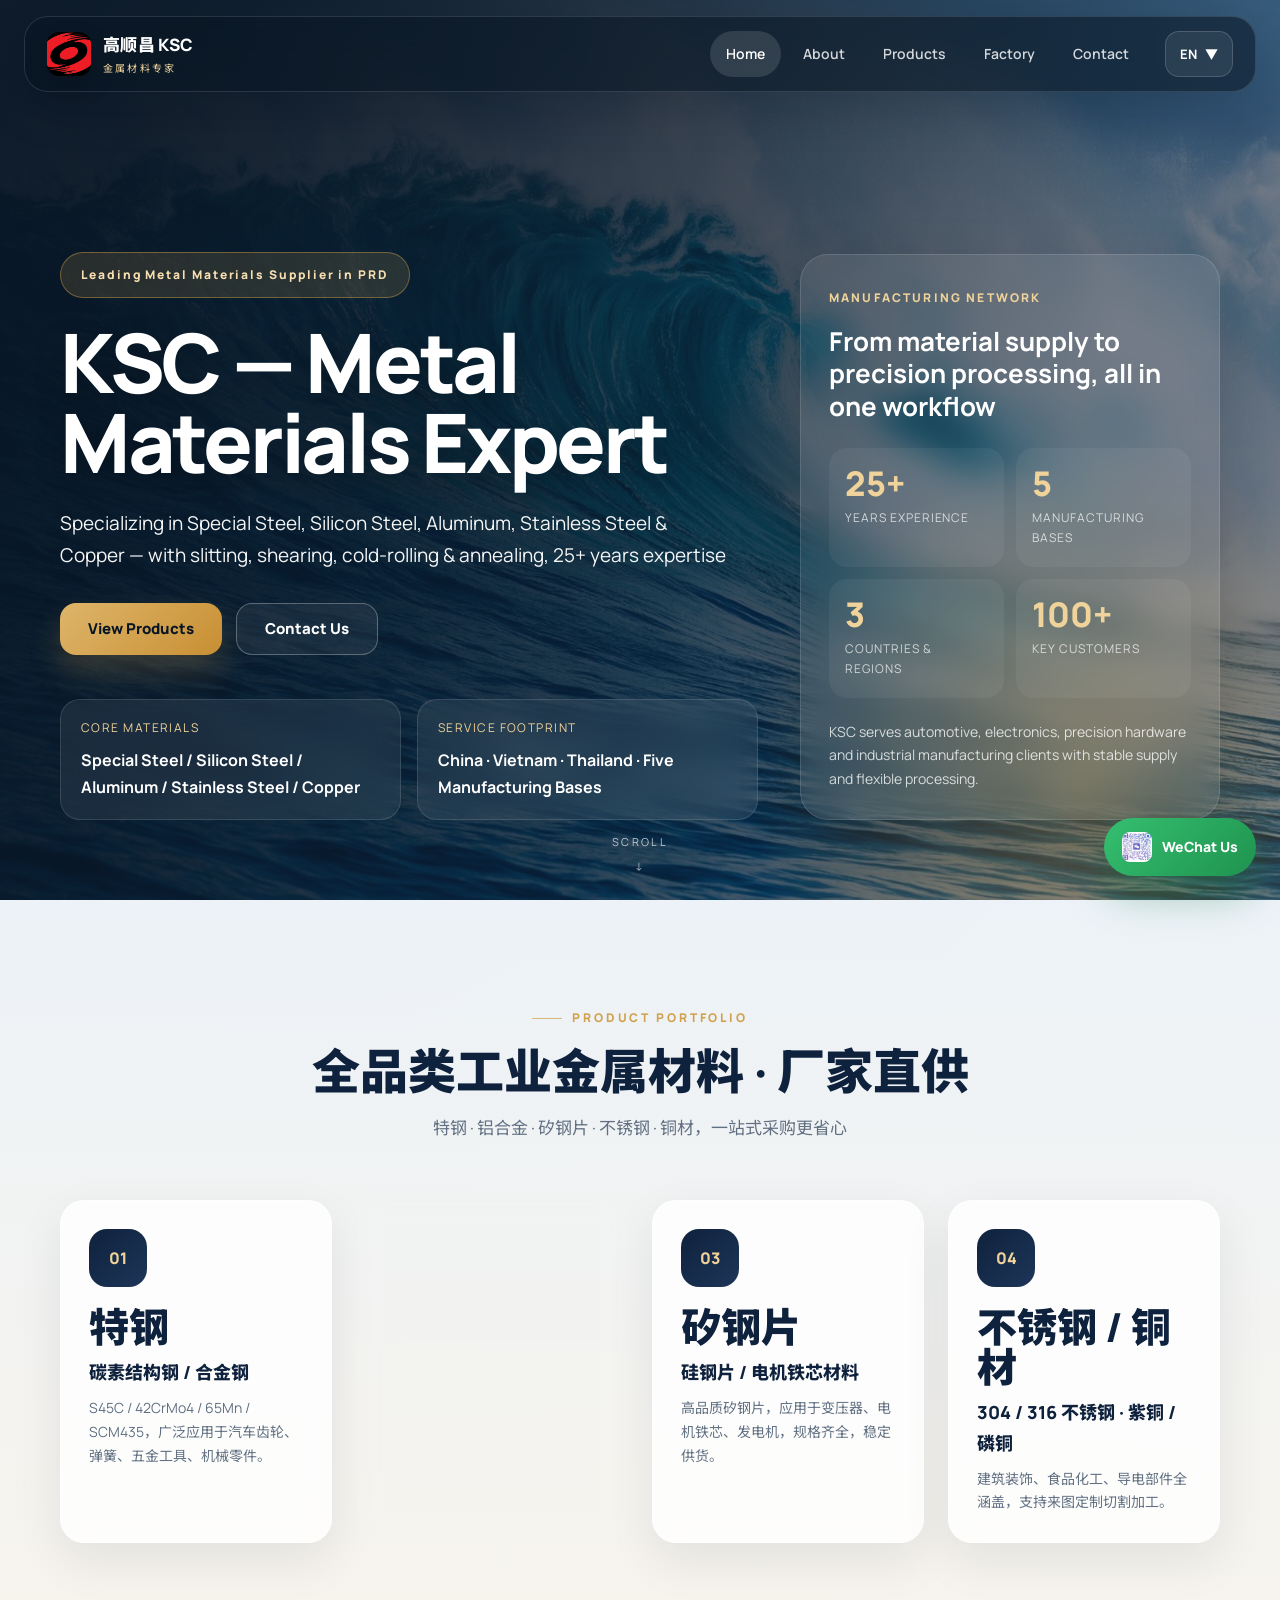
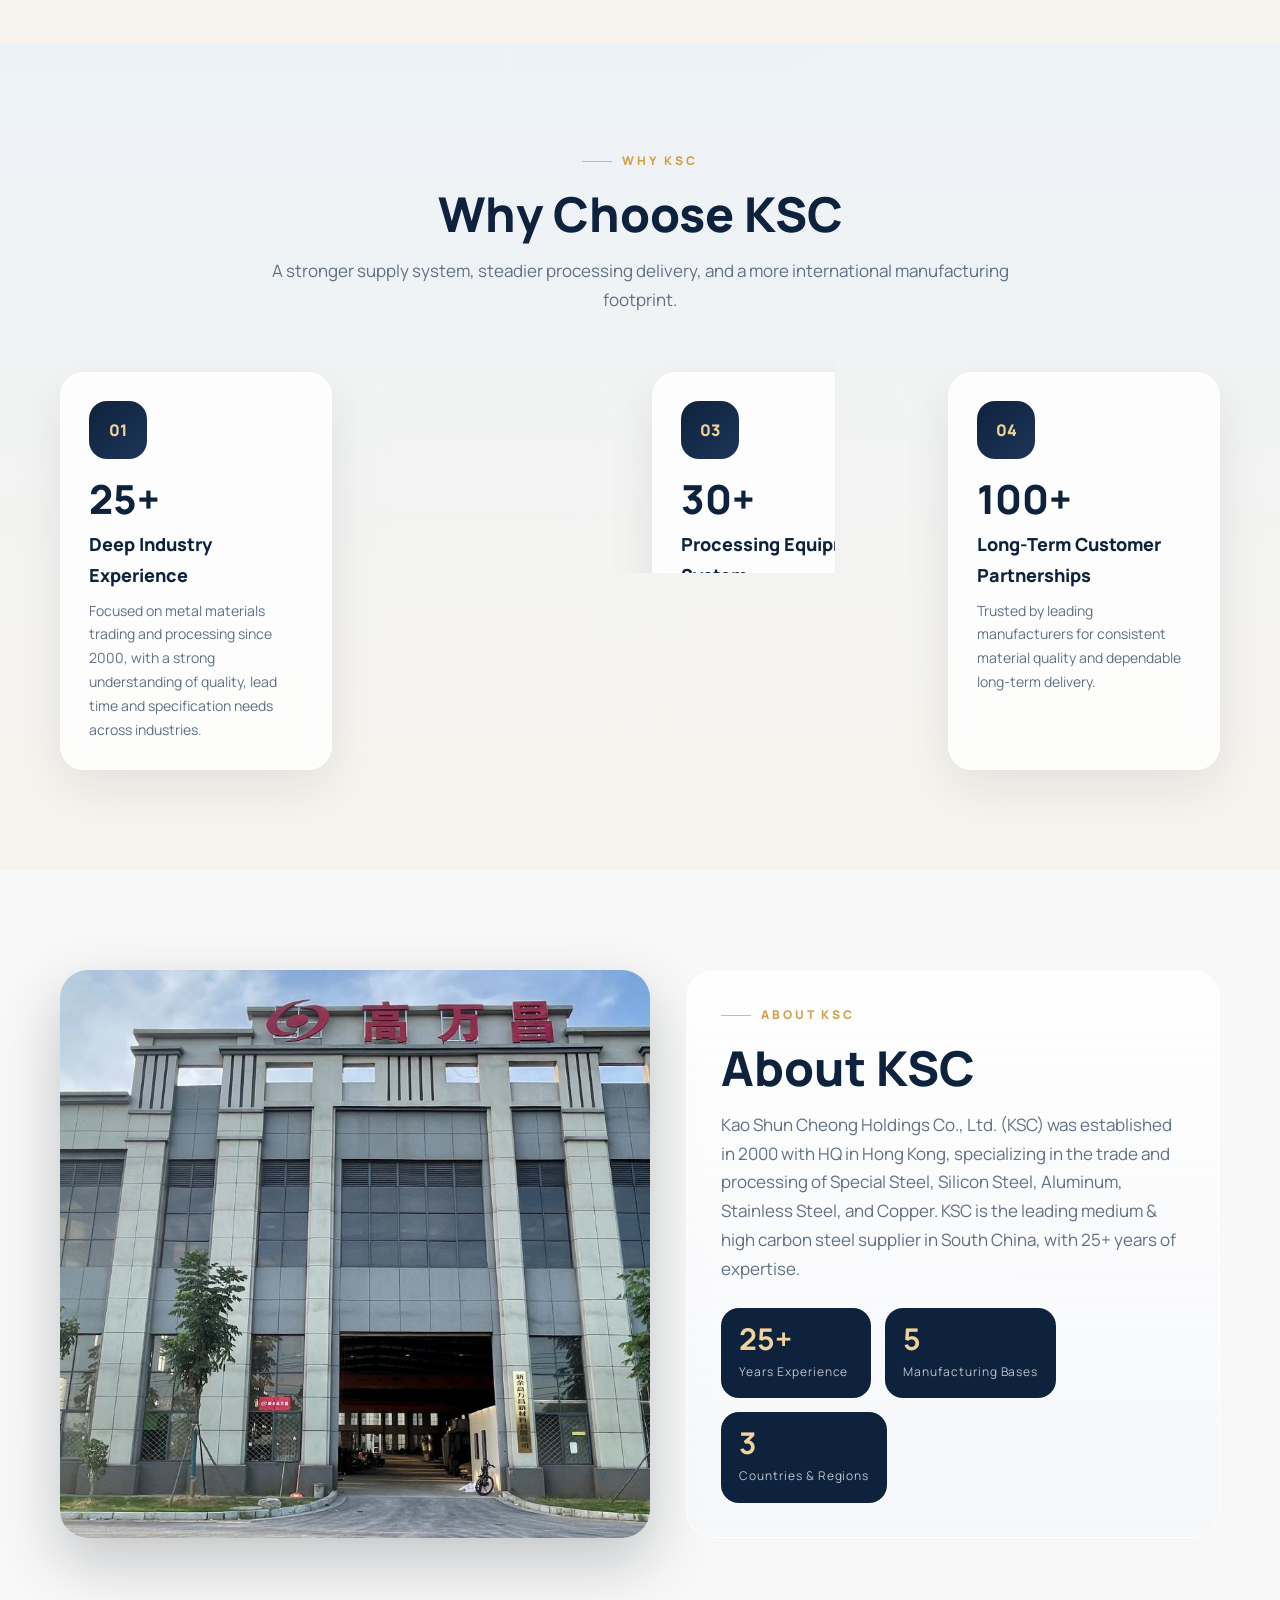
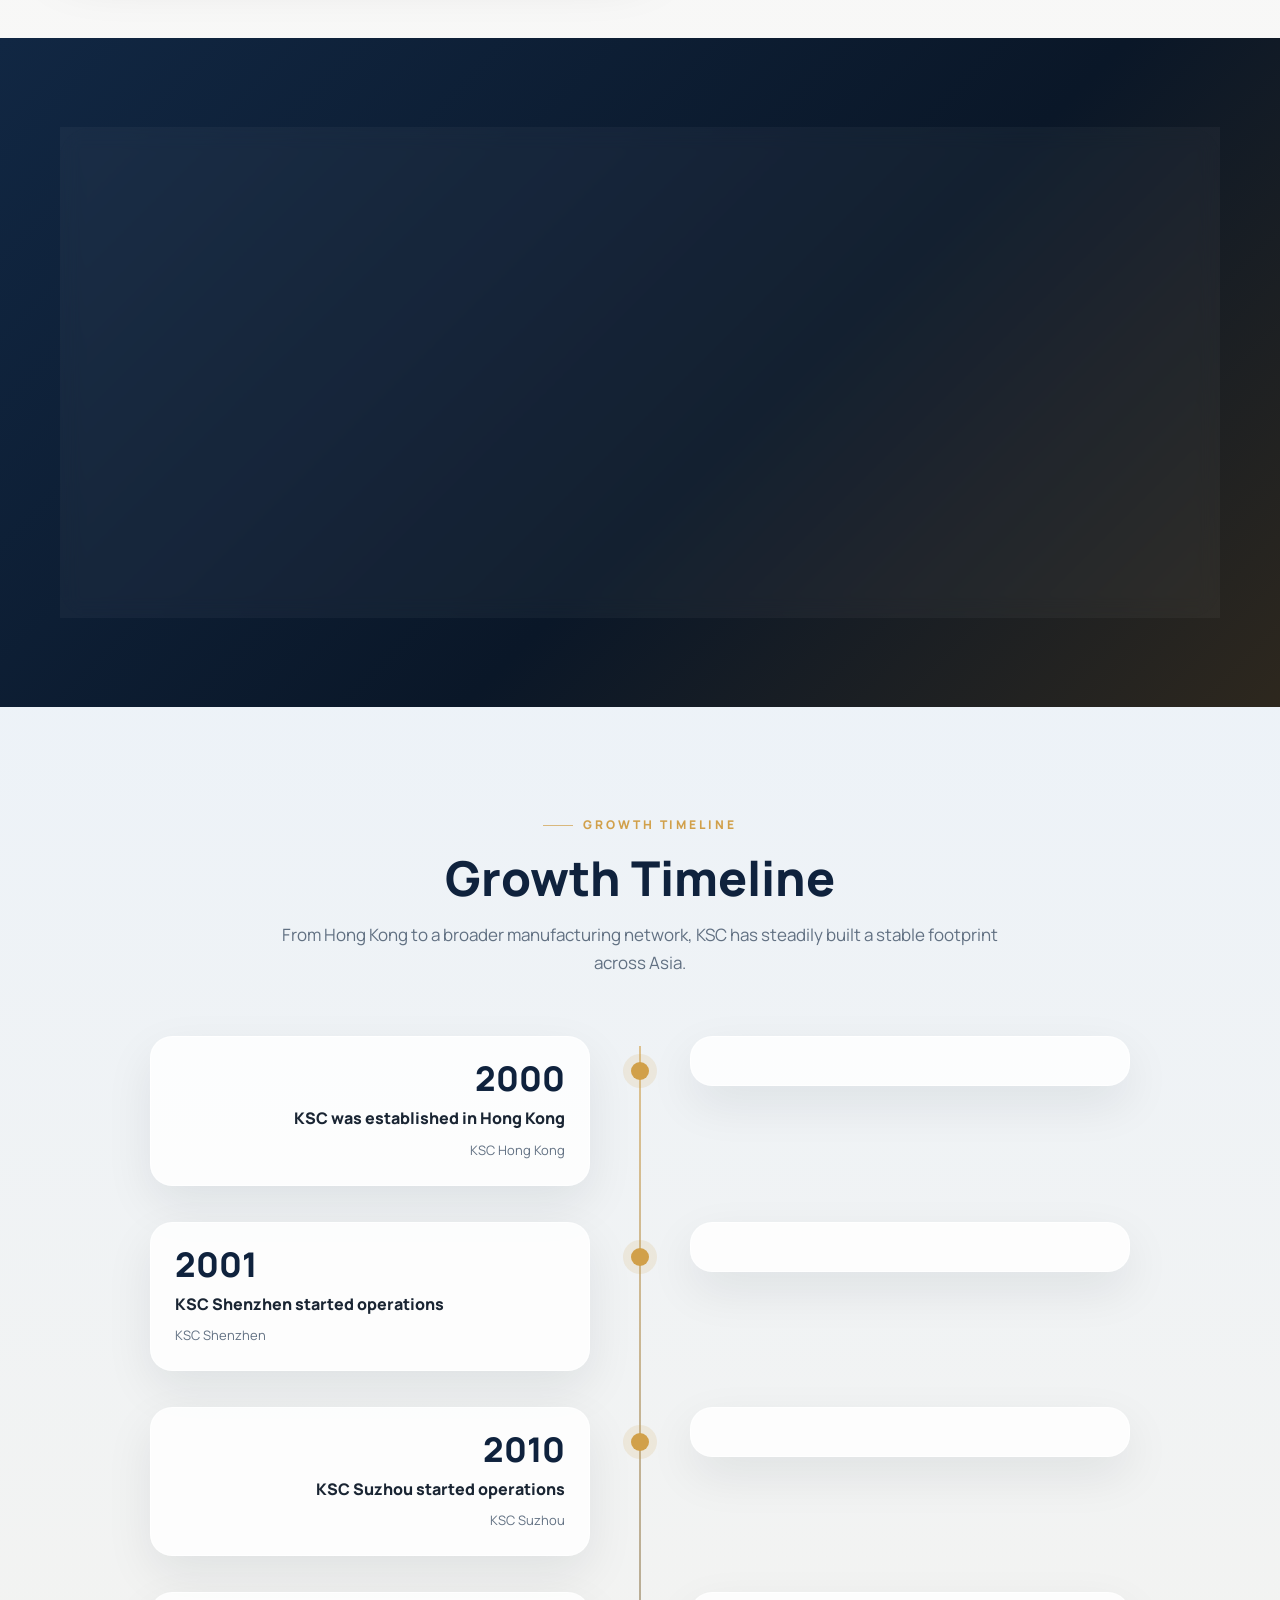
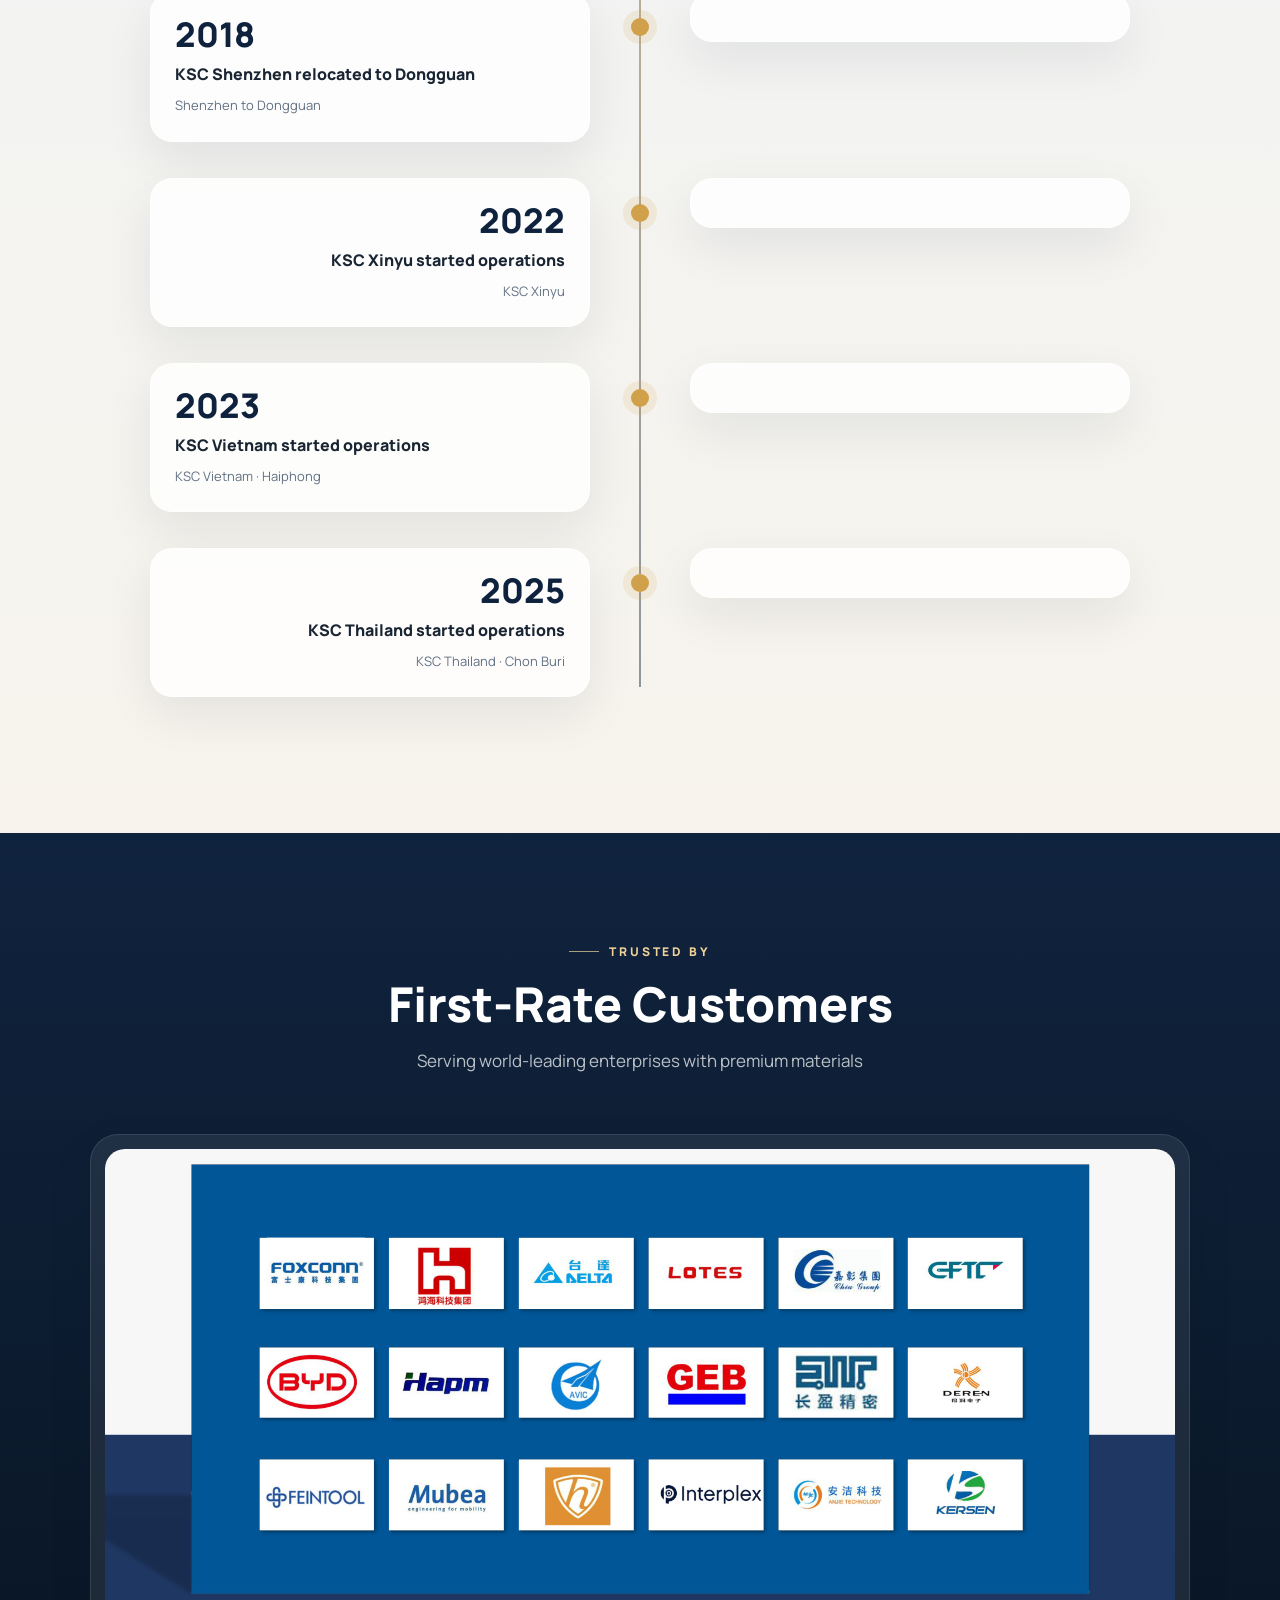
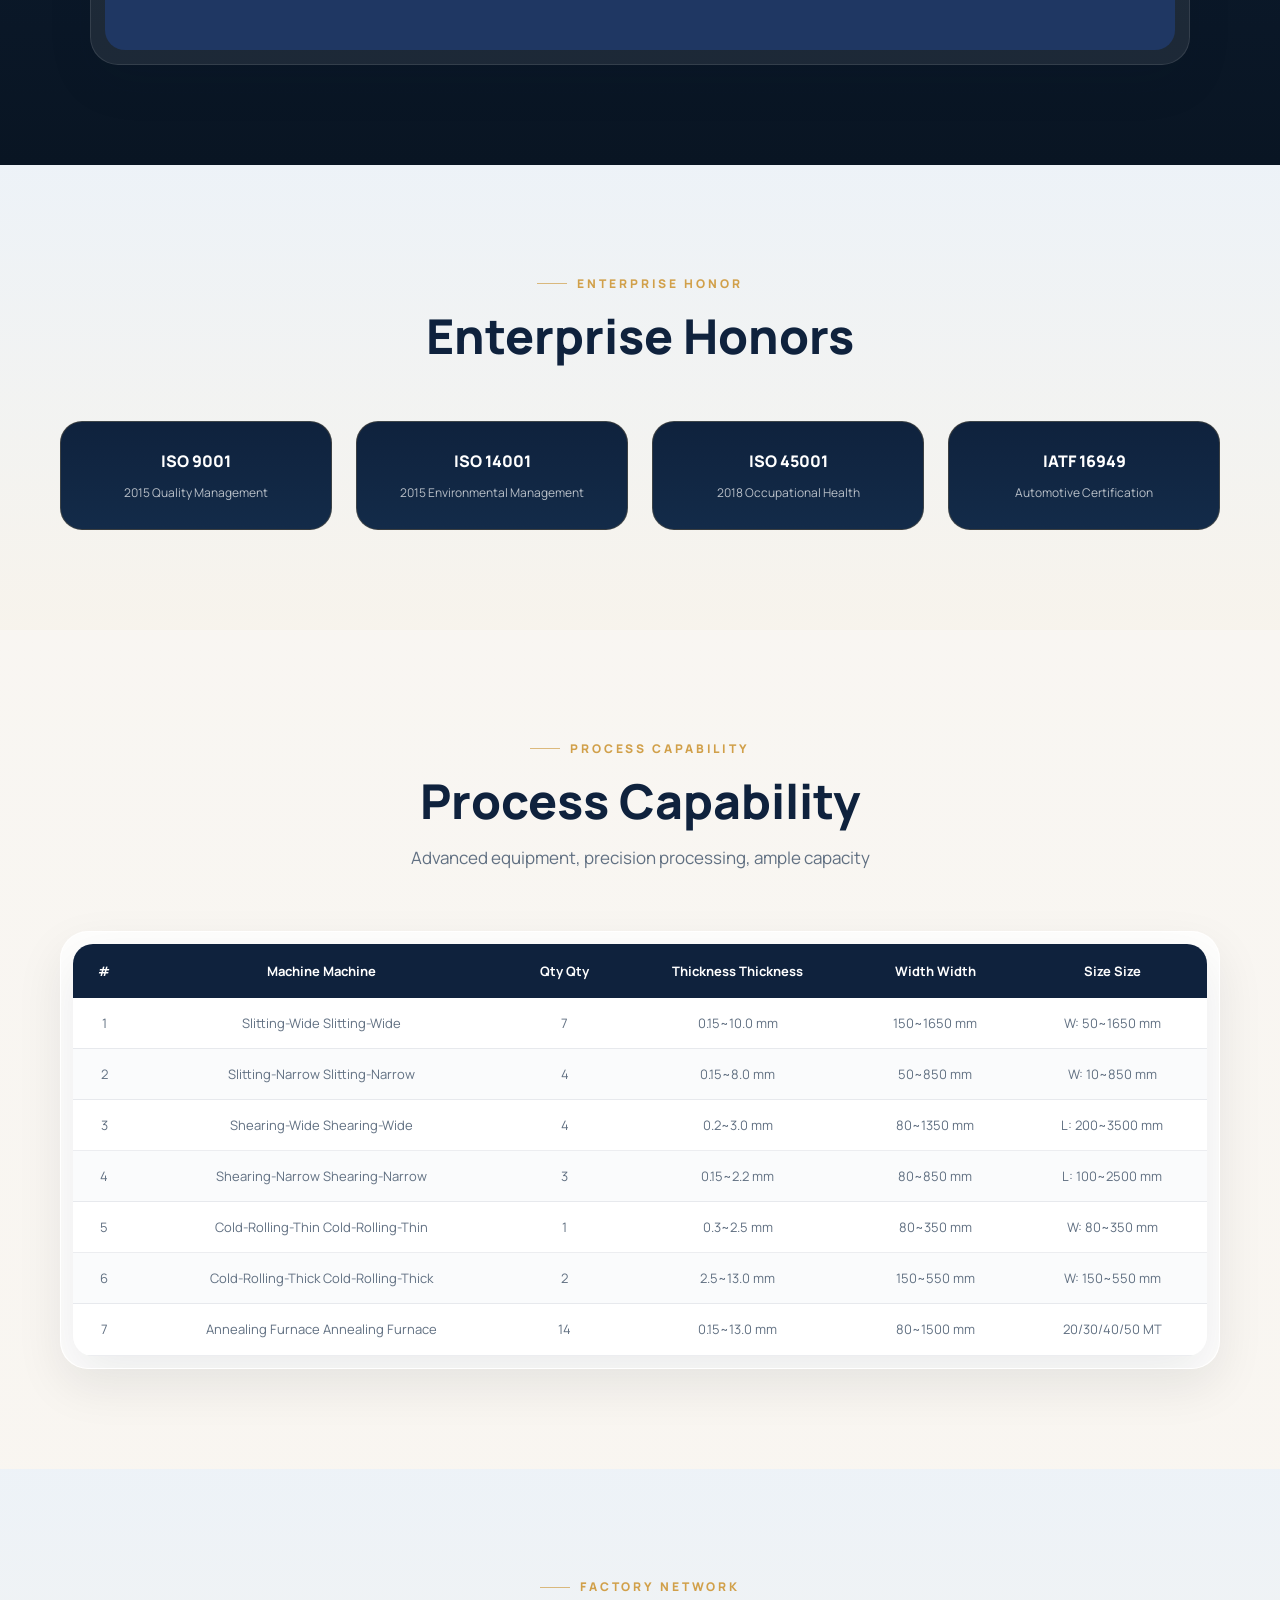
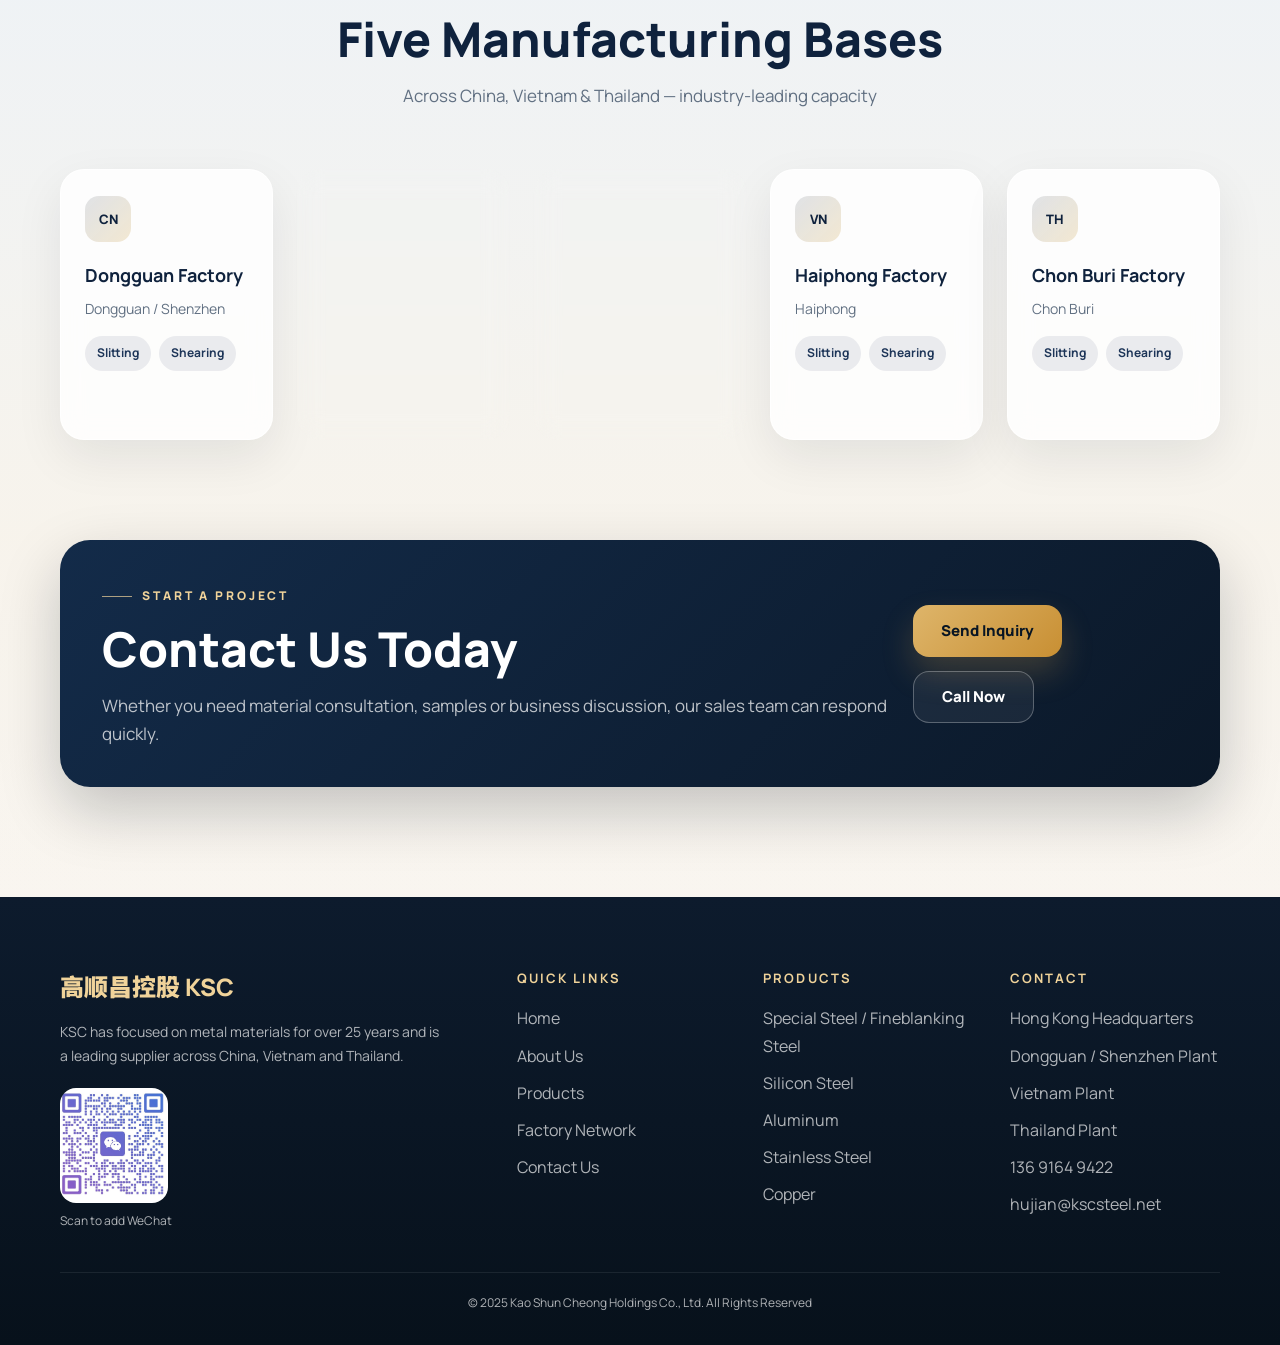
==== commit 15982ea9: "SEO优化：Title/Description关键词升级 + 产品页应用描述新增 (2026-05-06)" ====
--- a/index.html
+++ b/index.html
@@ -3,8 +3,9 @@
 <head>
   <meta charset="UTF-8">
   <meta name="viewport" content="width=device-width, initial-scale=1.0">
-  <title>高顺昌控股有限公司 KSC — 金属材料专家</title>
-  <meta name="description" content="高顺昌控股有限公司（KSC）专注特钢、矽钢片、铝材、不锈钢、铜材25年，中国·越南·泰国五大生产基地，服务世界一流客户。">
+  <title>特钢_铝合金_矽钢片源头供应商_高顺昌KSC | 厂家直供25年</title>
+  <meta name="description" content="高顺昌KSC专业供应特钢、铝合金6061/7075、矽钢片、不锈钢304/316、铜材，25年源头厂家，中国·越南·泰国五大生产基地，提供分条/剪板/冷轧/退火加工服务，广泛应用于汽车/电子/建筑/模具行业。">
+  <meta name="keywords" content="特钢, 铝合金, 矽钢片, 硅钢片, 不锈钢, 304不锈钢, 316不锈钢, 铝合金6061, 铝合金7075, 汽车钢, 齿轮钢, 弹簧钢, 厂家直供">
   <link rel="stylesheet" href="styles.css">
 </head>
 <body>
@@ -100,6 +101,41 @@
   </div>
 </section>
 
+<!-- SEO新增：产品简介区块 -->
+<section class="section section-tint">
+  <div class="section-title reveal">
+    <span class="section-kicker">Product Portfolio</span>
+    <h2>全品类工业金属材料 · 厂家直供</h2>
+    <p>特钢 · 铝合金 · 矽钢片 · 不锈钢 · 铜材，一站式采购更省心</p>
+  </div>
+  <div class="value-grid">
+    <div class="value-card reveal">
+      <div class="value-icon">01</div>
+      <div class="value-num">特钢</div>
+      <div class="value-title">碳素结构钢 / 合金钢</div>
+      <div class="value-desc">S45C / 42CrMo4 / 65Mn / SCM435，广泛应用于汽车齿轮、弹簧、五金工具、机械零件。</div>
+    </div>
+    <div class="value-card reveal">
+      <div class="value-icon">02</div>
+      <div class="value-num">铝合金</div>
+      <div class="value-title">AL6061 / AL6063 / AL7075</div>
+      <div class="value-desc">建筑装饰、钣金、散热片、航空结构、模具制造，广泛应用于汽车车身与电子散热领域。</div>
+    </div>
+    <div class="value-card reveal">
+      <div class="value-icon">03</div>
+      <div class="value-num">矽钢片</div>
+      <div class="value-title">硅钢片 / 电机铁芯材料</div>
+      <div class="value-desc">高品质矽钢片，应用于变压器、电机铁芯、发电机，规格齐全，稳定供货。</div>
+    </div>
+    <div class="value-card reveal">
+      <div class="value-icon">04</div>
+      <div class="value-num">不锈钢 / 铜材</div>
+      <div class="value-title">304 / 316 不锈钢 · 紫铜 / 磷铜</div>
+      <div class="value-desc">建筑装饰、食品化工、导电部件全涵盖，支持来图定制切割加工。</div>
+    </div>
+  </div>
+</section>
+
 <section class="section section-tint">
   <div class="section-title reveal">
     <span class="section-kicker">Why KSC</span>
@@ -123,7 +159,7 @@
       <div class="value-icon">03</div>
       <div class="value-num">30+</div>
       <div class="value-title" data-i18n="home" data-i18n-key="v3_title">加工设备体系</div>
-      <div class="value-desc" data-i18n="home" data-i18n-key="v3_desc">覆盖分条、剪板、冷轧、退火等核心工艺，适配不同厚度、宽度与成品要求。</div>
+      <div class="value-desc" data-i18n="home" data-i18n-key="v3_desc">覆盖分条、剪板，冷轧、退火等核心工艺，适配不同厚度、宽度与成品要求。</div>
     </div>
     <div class="value-card reveal">
       <div class="value-icon">04</div>
@@ -388,4 +424,4 @@
 
 <script src="app.js?v=20260506d"></script>
 </body>
-</html>
+</html>
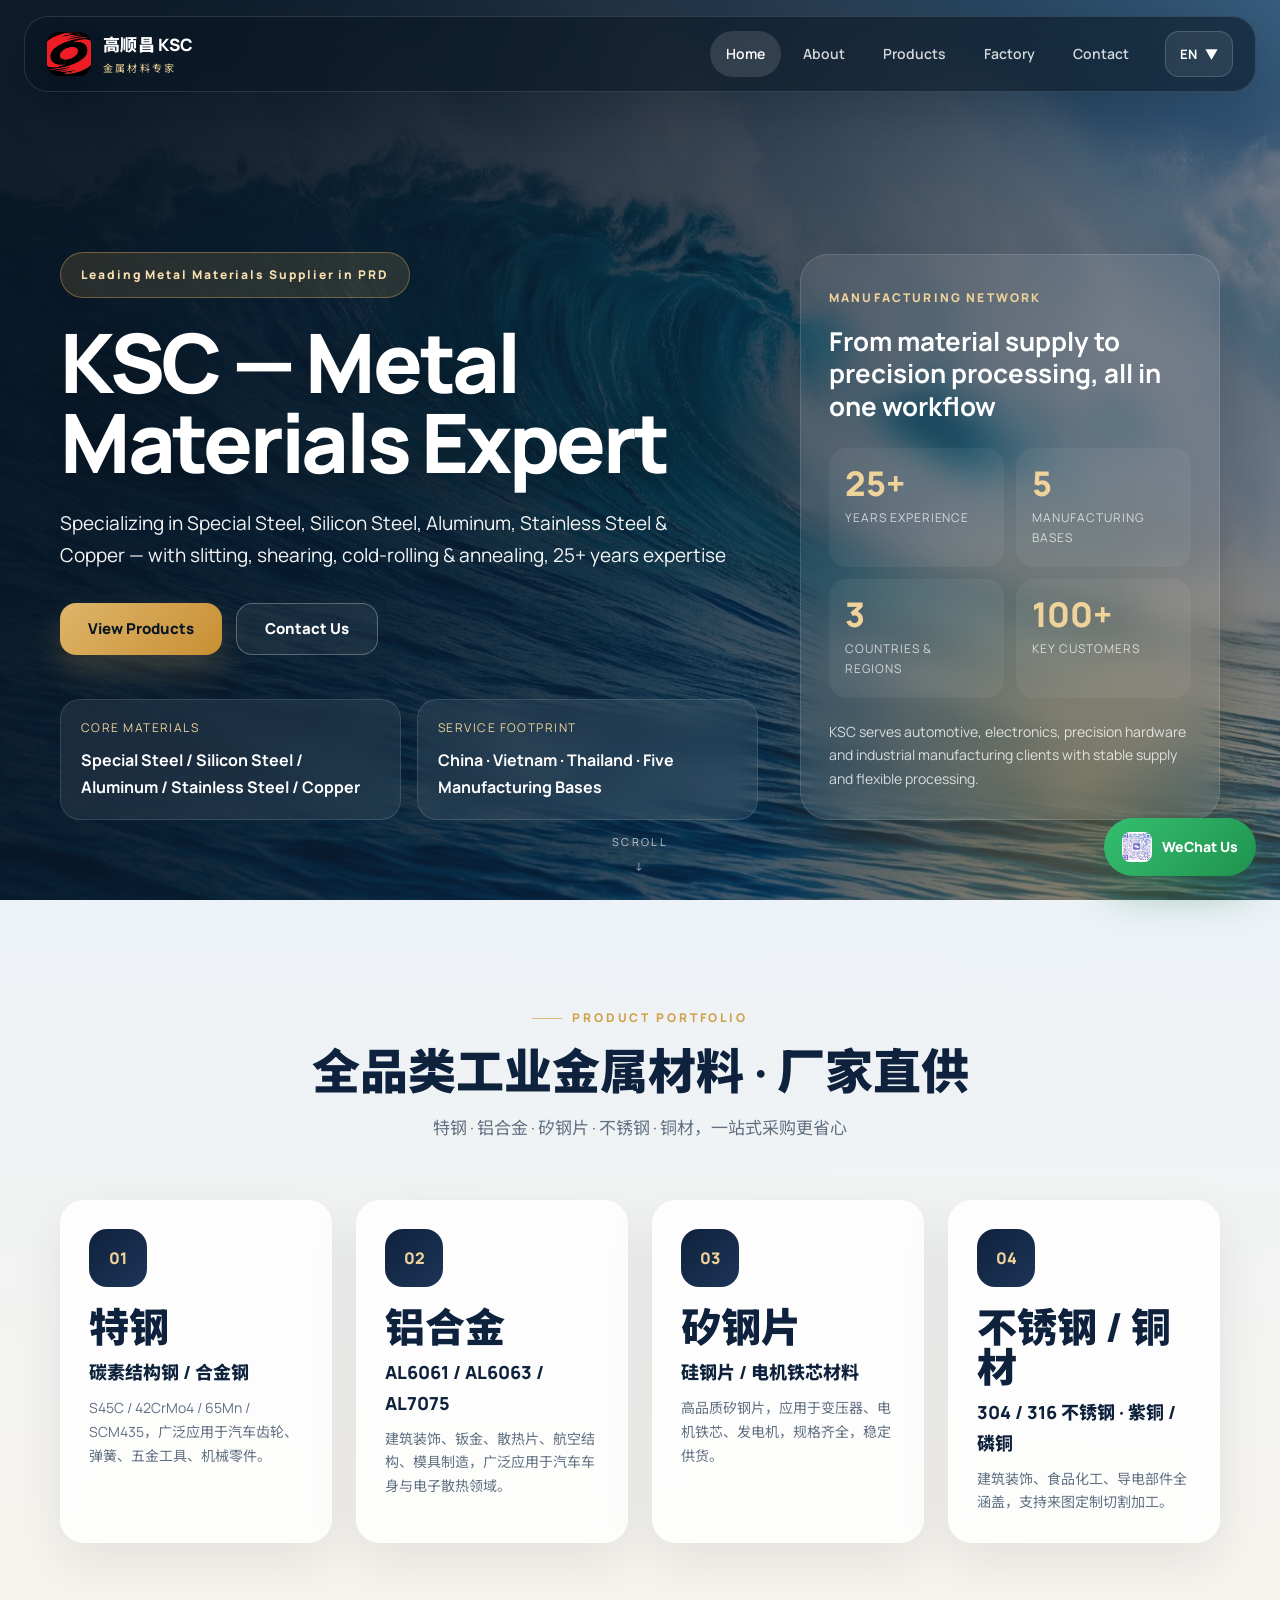
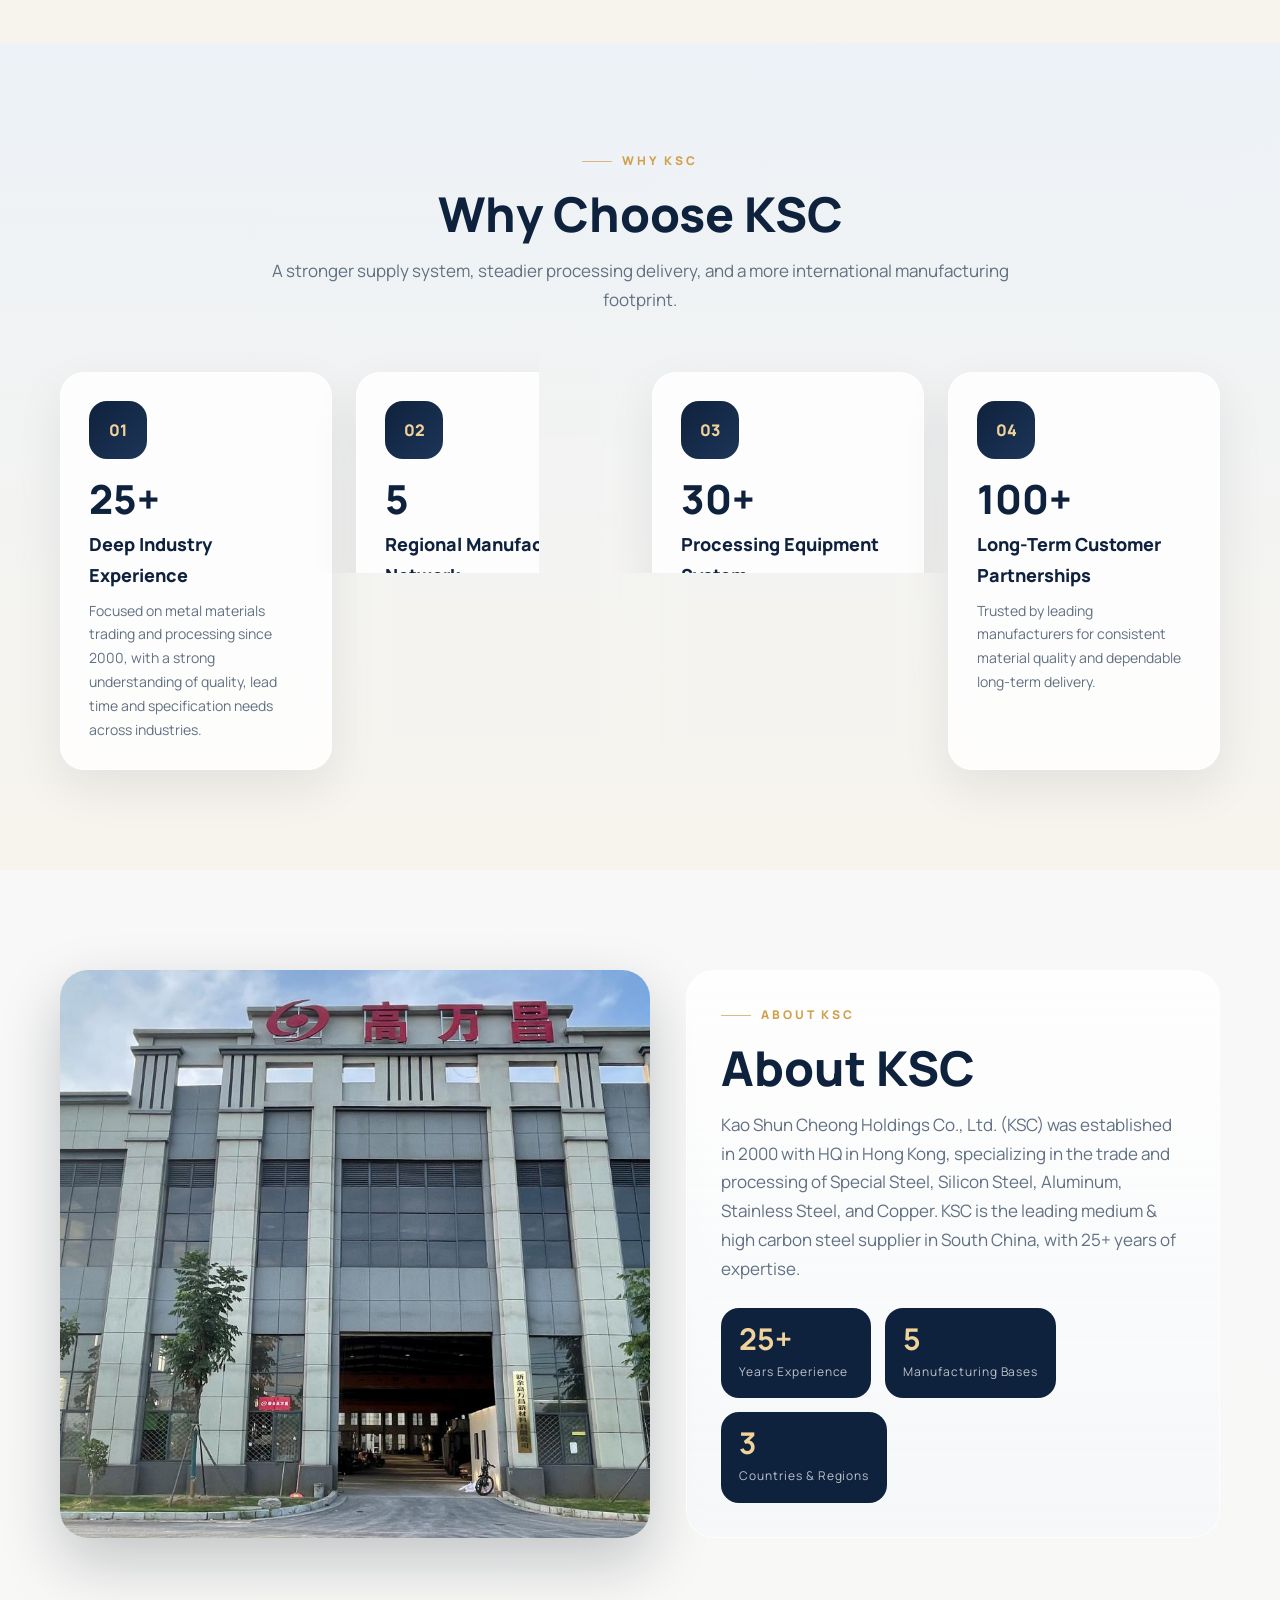
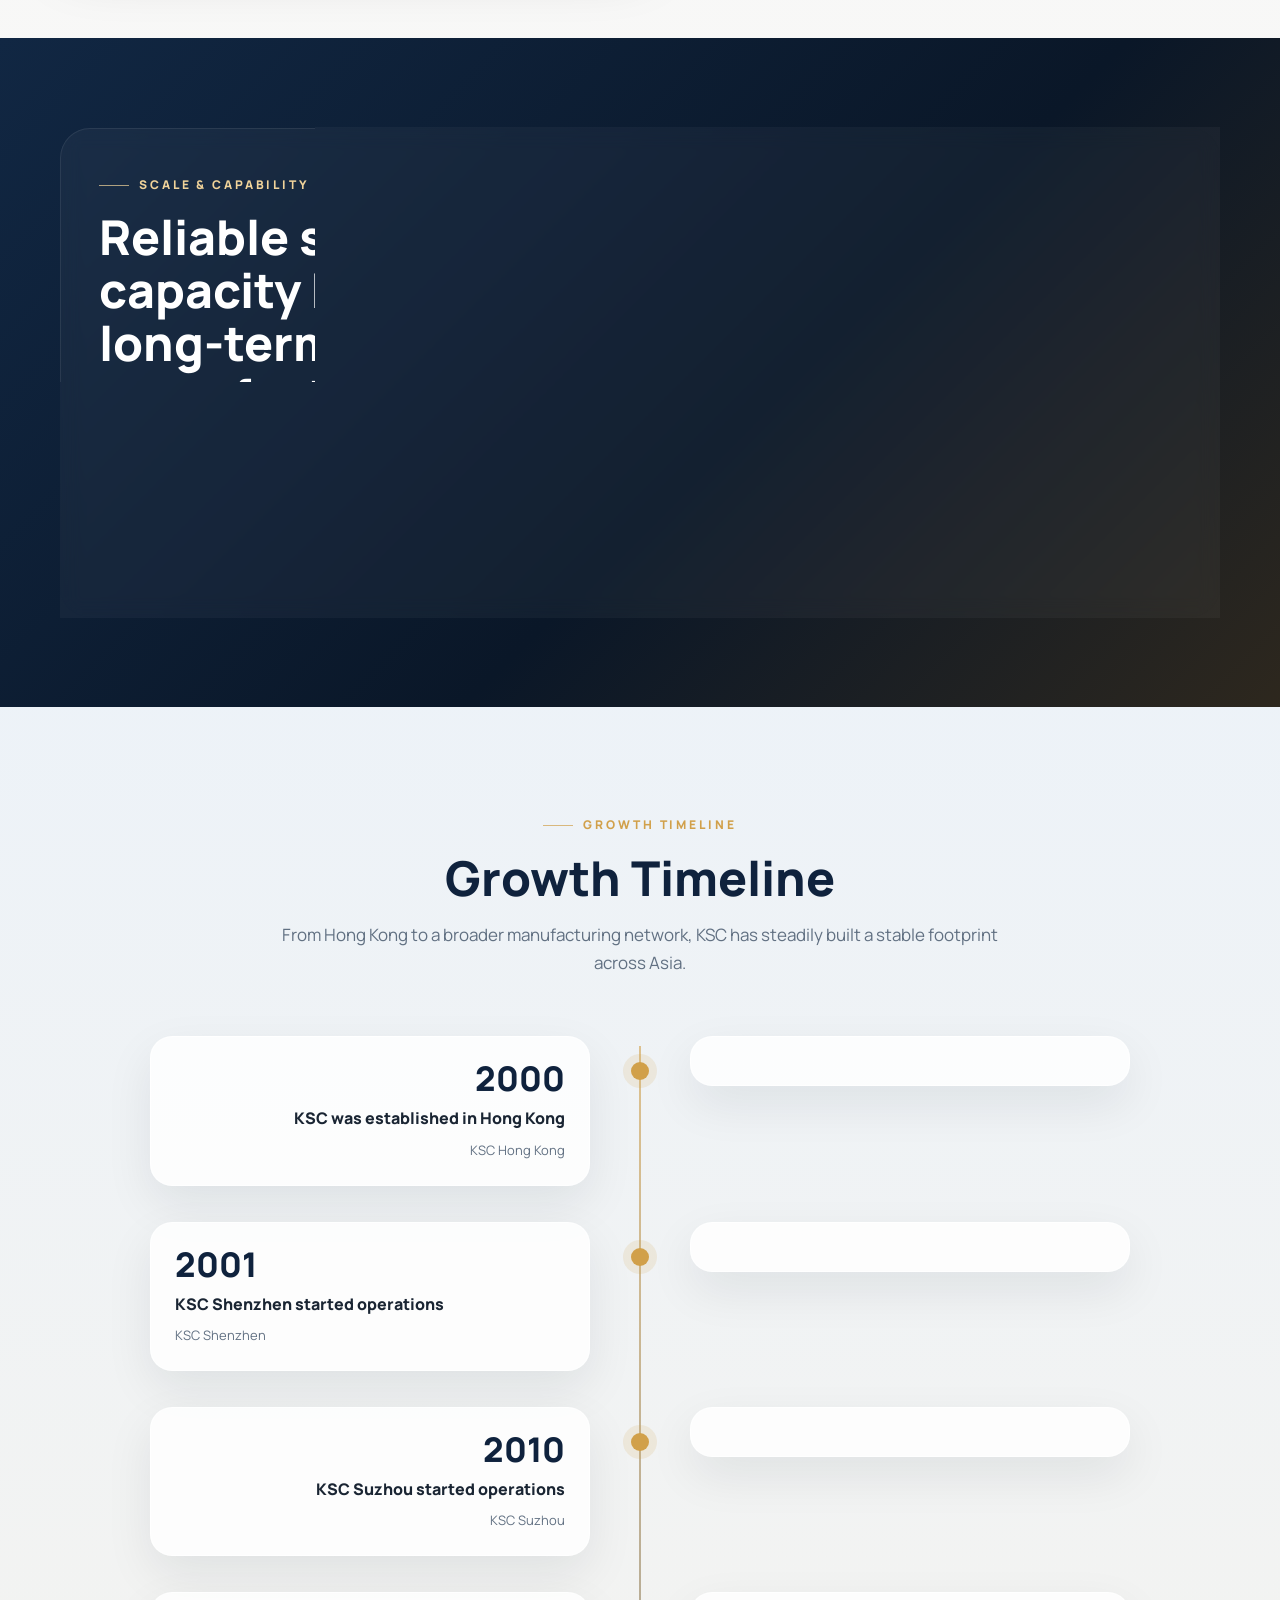
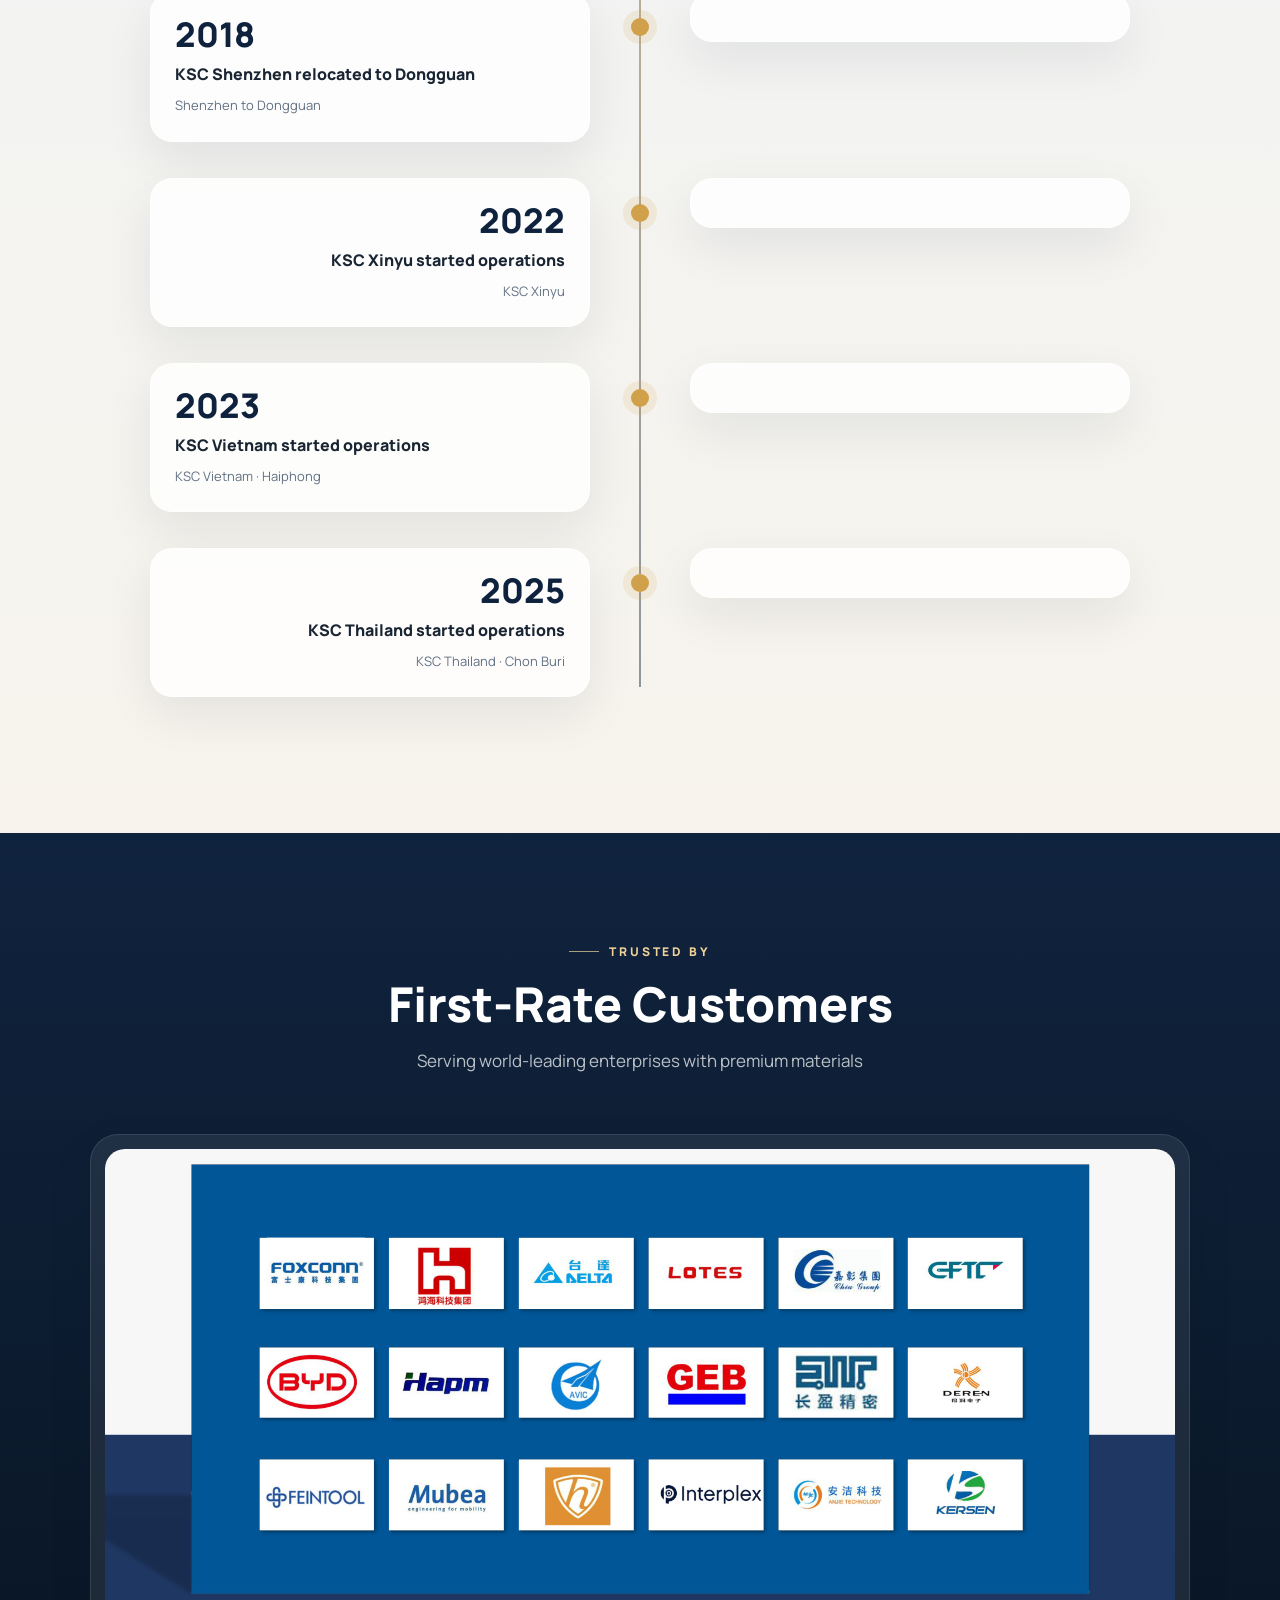
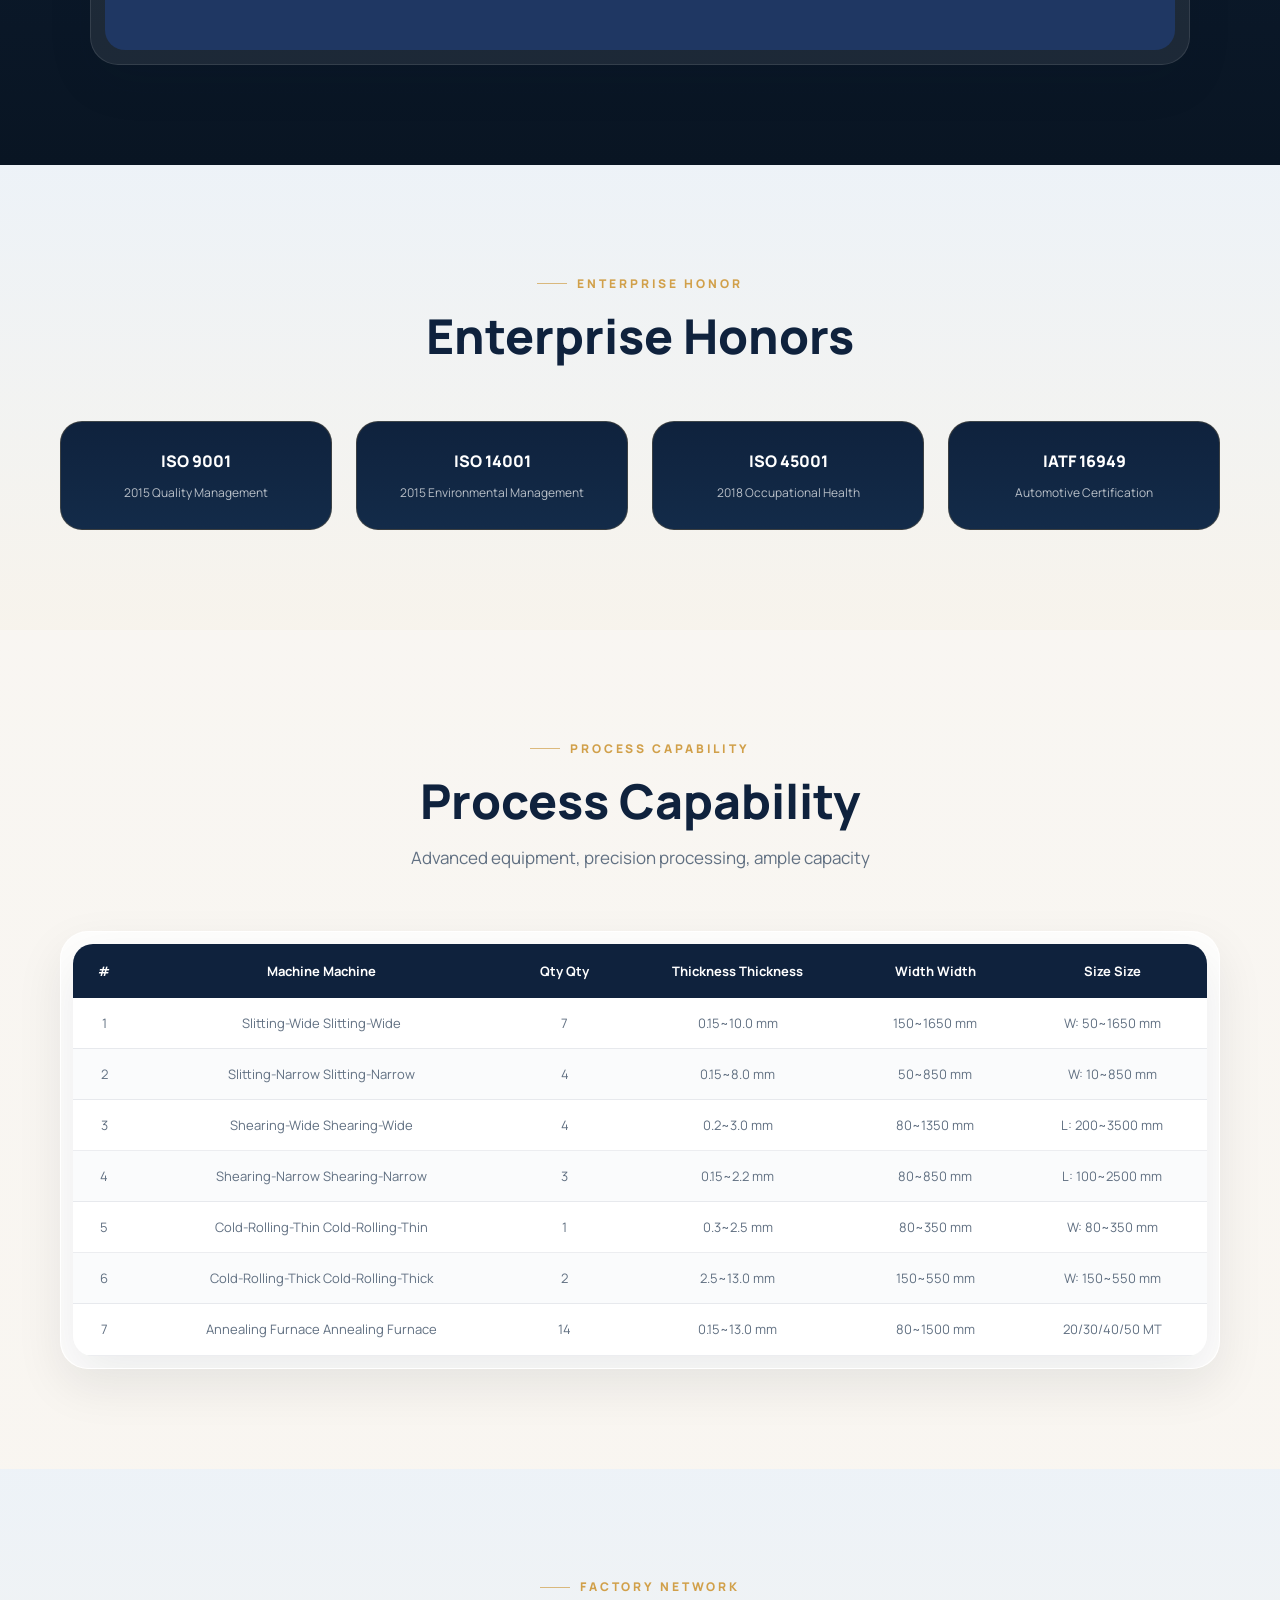
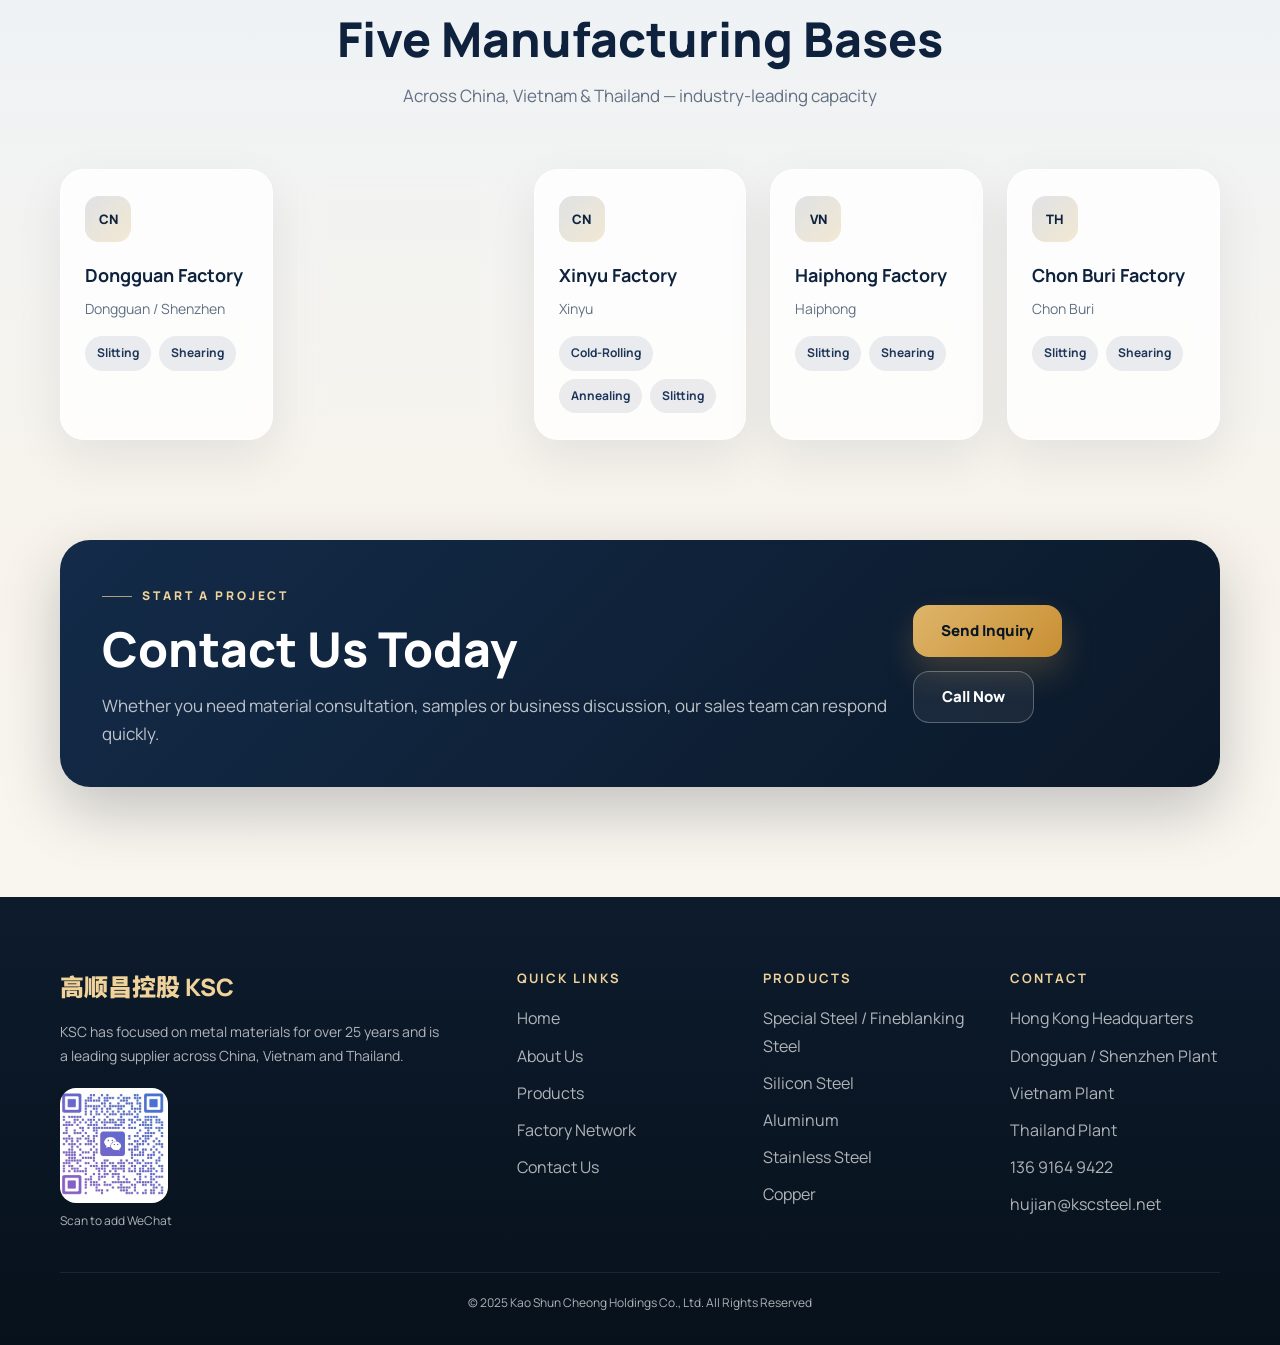
==== commit 510c3d30: "Add canonical URL tags for Google SEO" ====
--- a/index.html
+++ b/index.html
@@ -7,6 +7,7 @@
   <meta name="description" content="高顺昌KSC专业供应特钢、铝合金6061/7075、矽钢片、不锈钢304/316、铜材，25年源头厂家，中国·越南·泰国五大生产基地，提供分条/剪板/冷轧/退火加工服务，广泛应用于汽车/电子/建筑/模具行业。">
   <meta name="keywords" content="特钢, 铝合金, 矽钢片, 硅钢片, 不锈钢, 304不锈钢, 316不锈钢, 铝合金6061, 铝合金7075, 汽车钢, 齿轮钢, 弹簧钢, 厂家直供">
   <link rel="stylesheet" href="styles.css">
+<link rel="canonical" href="https://ksc-steel.com/">
 </head>
 <body>
 
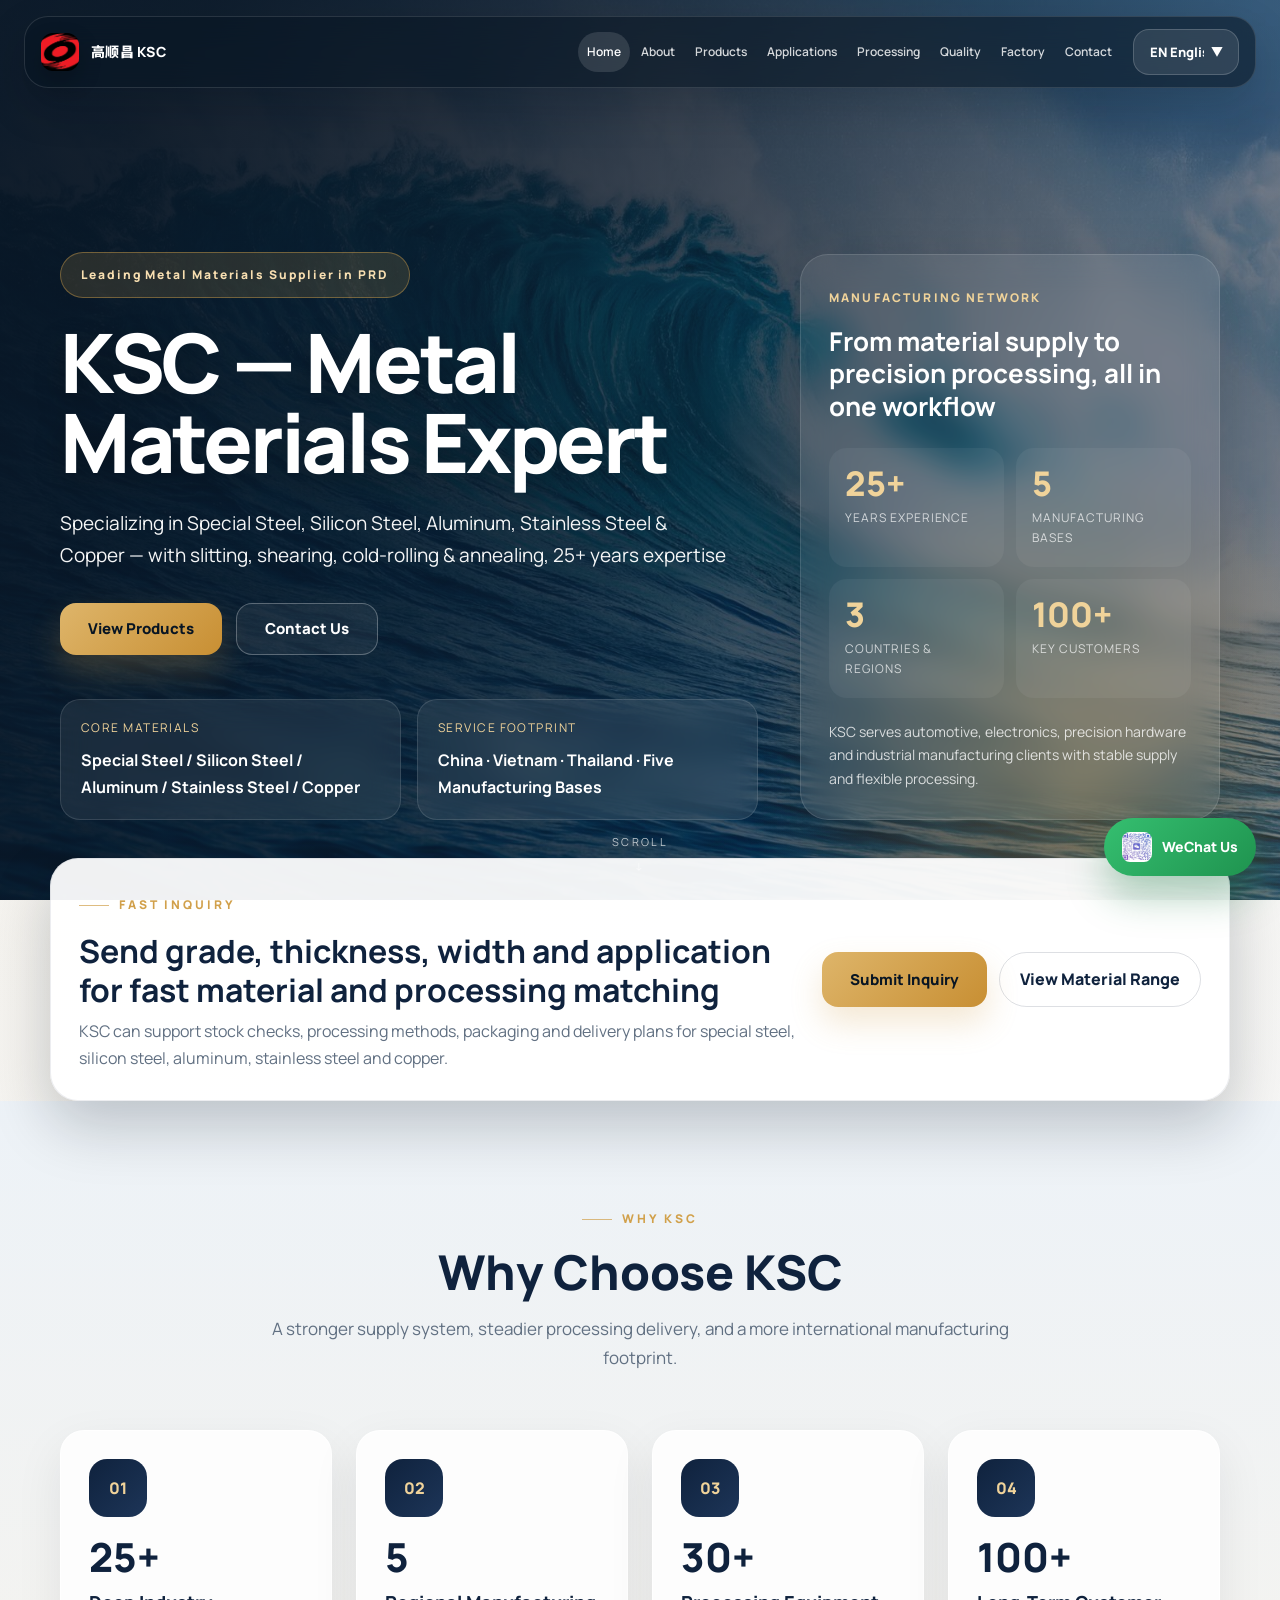
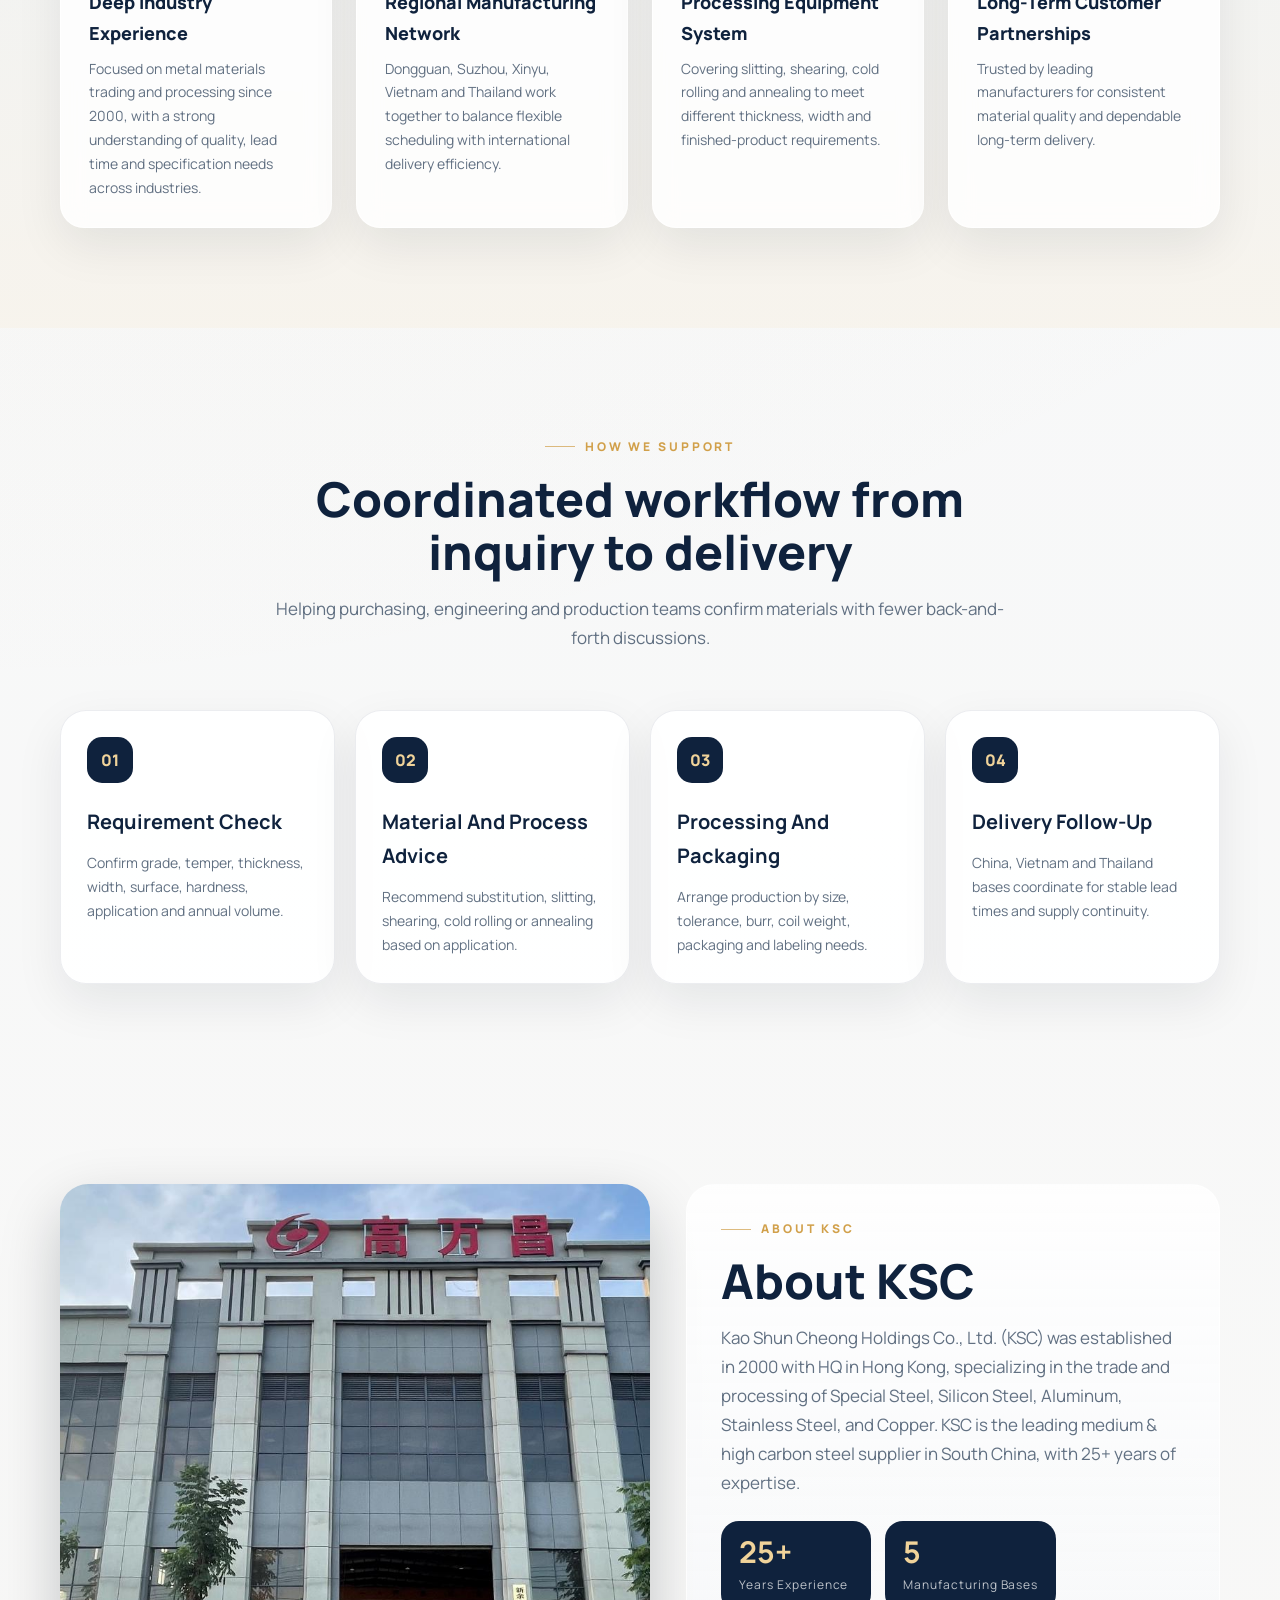
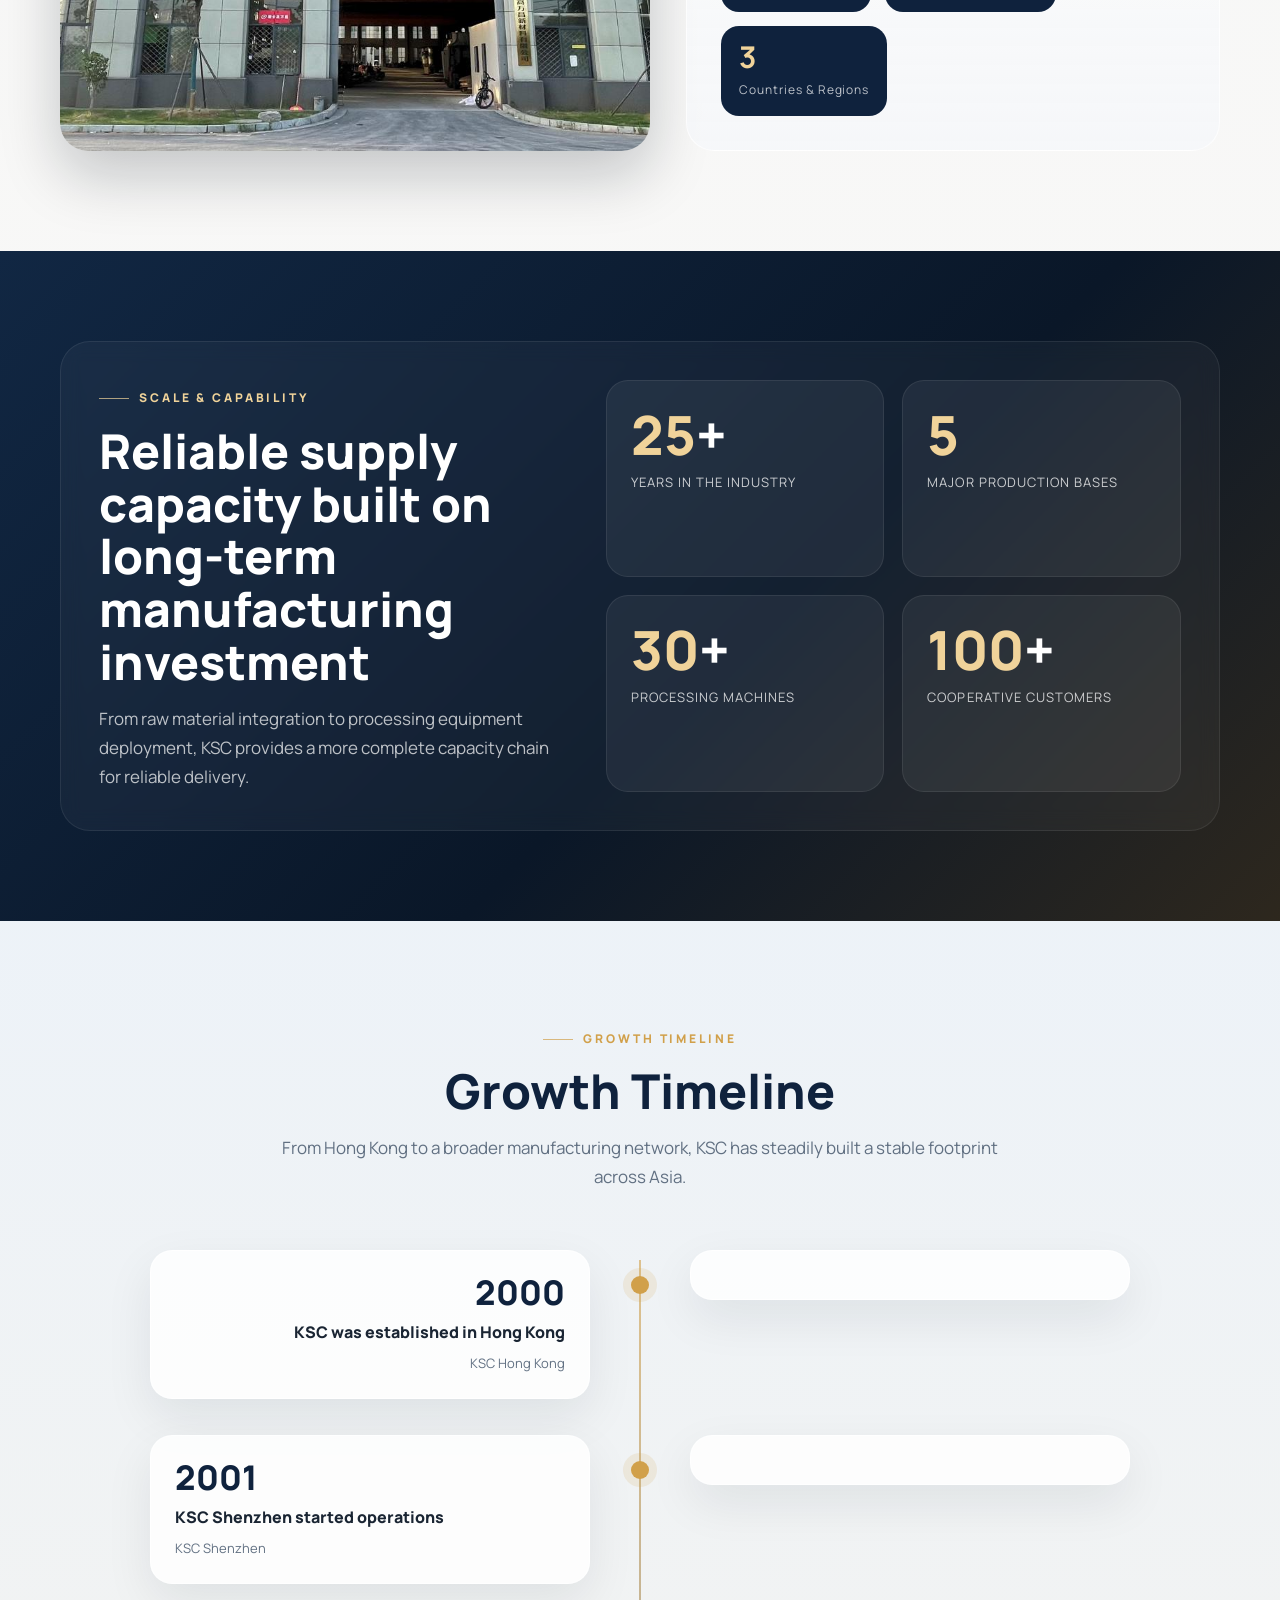
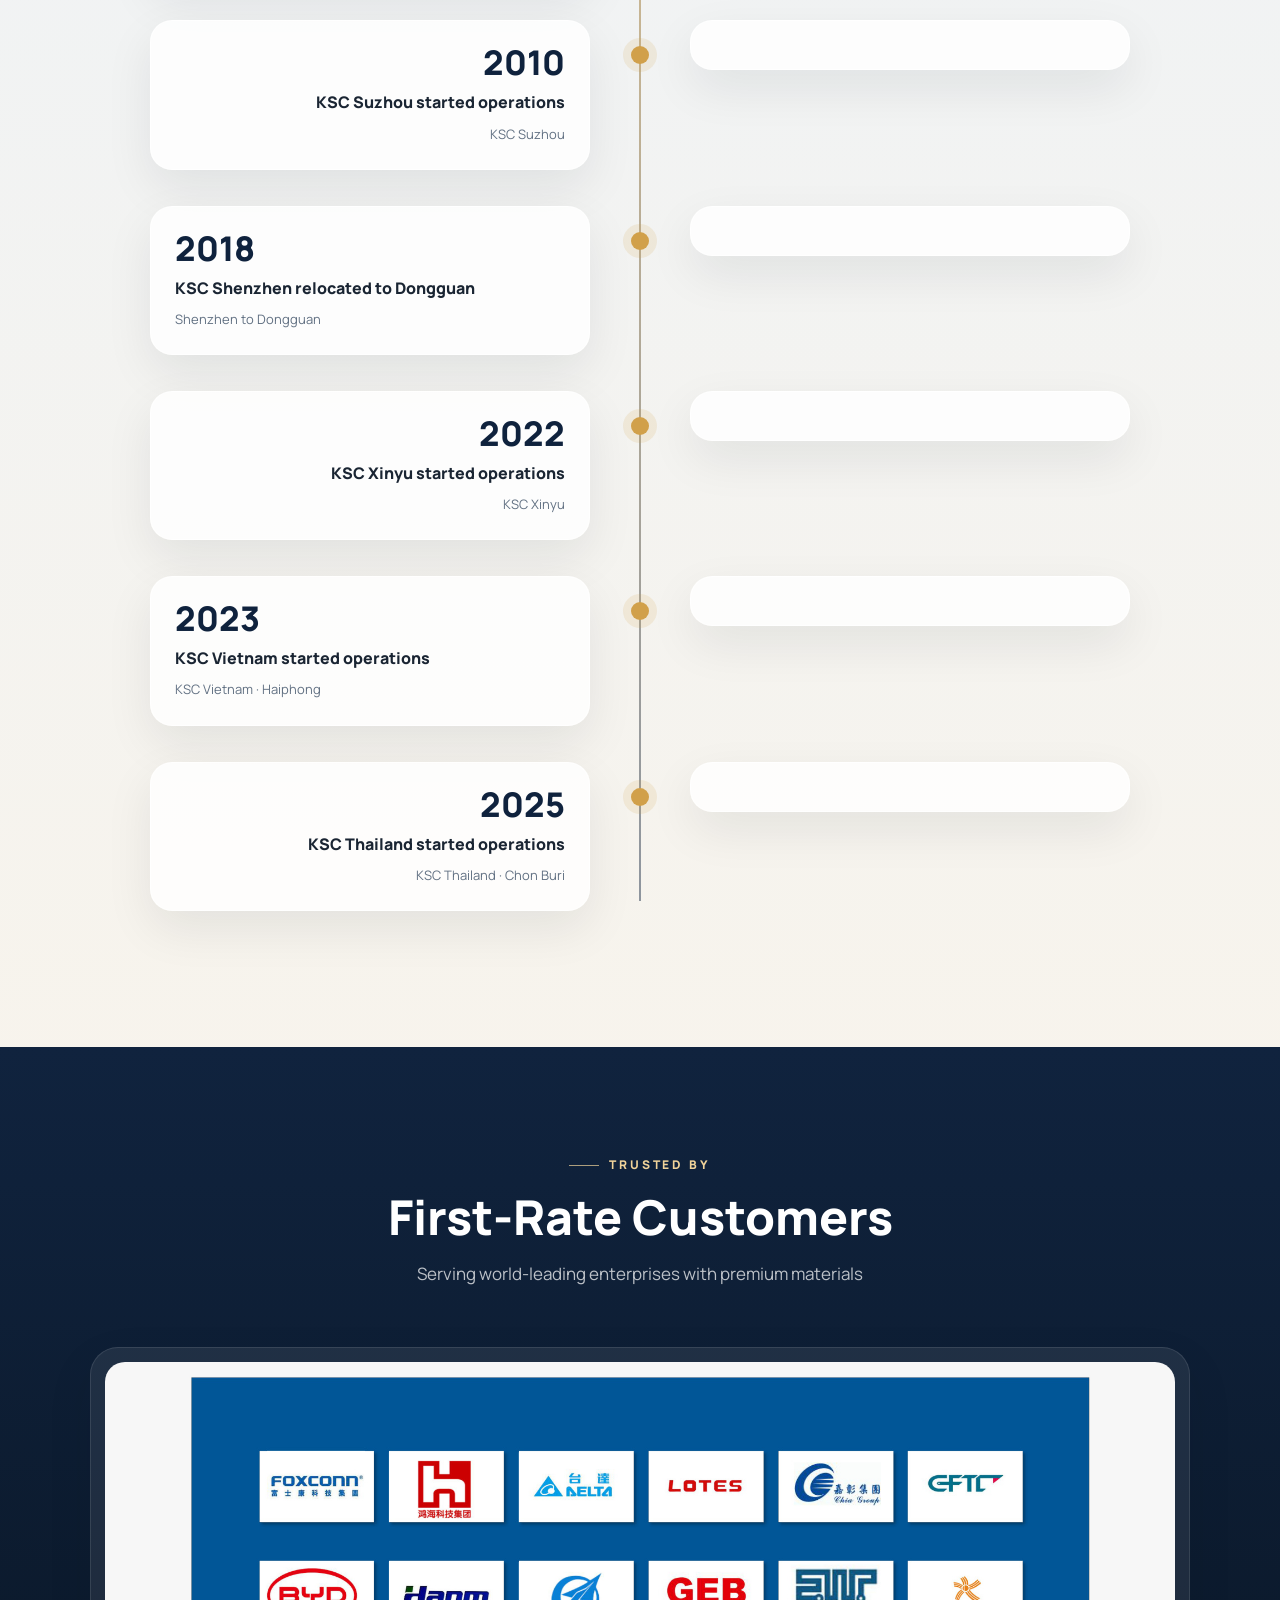
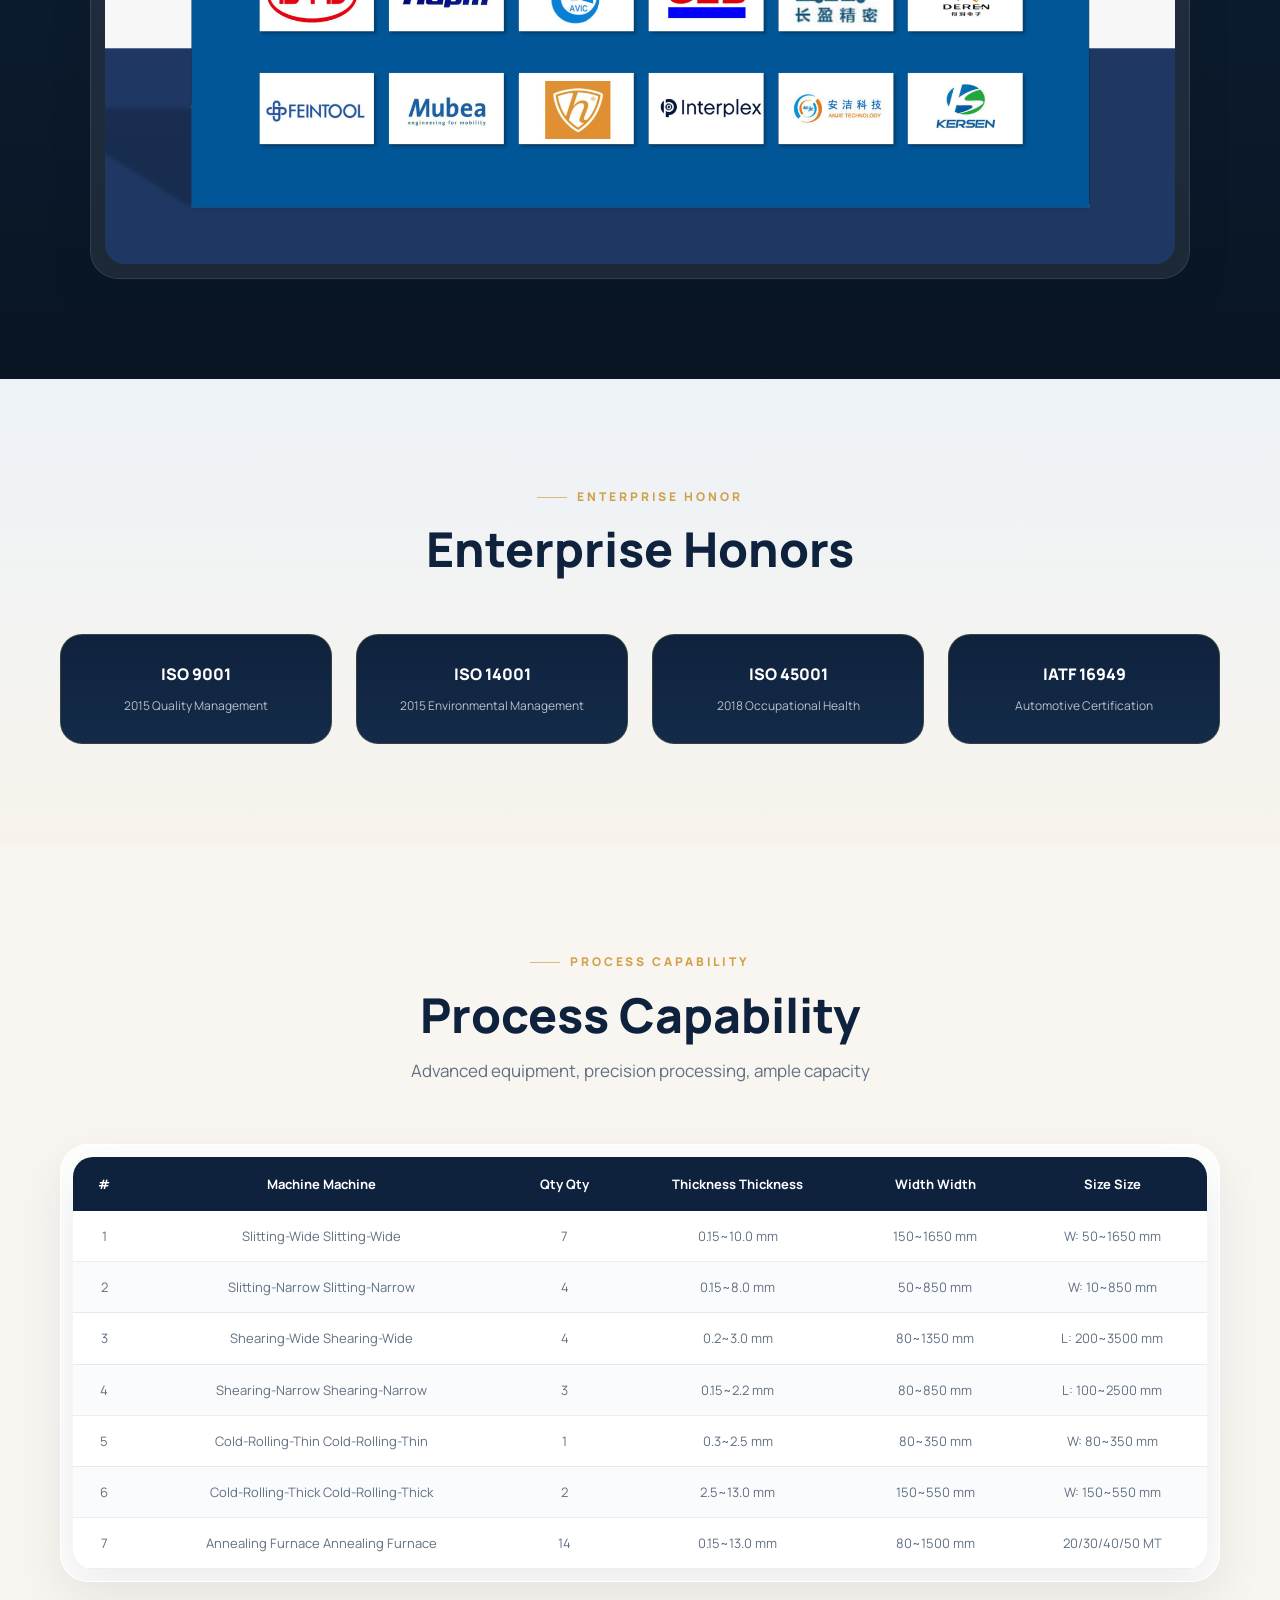
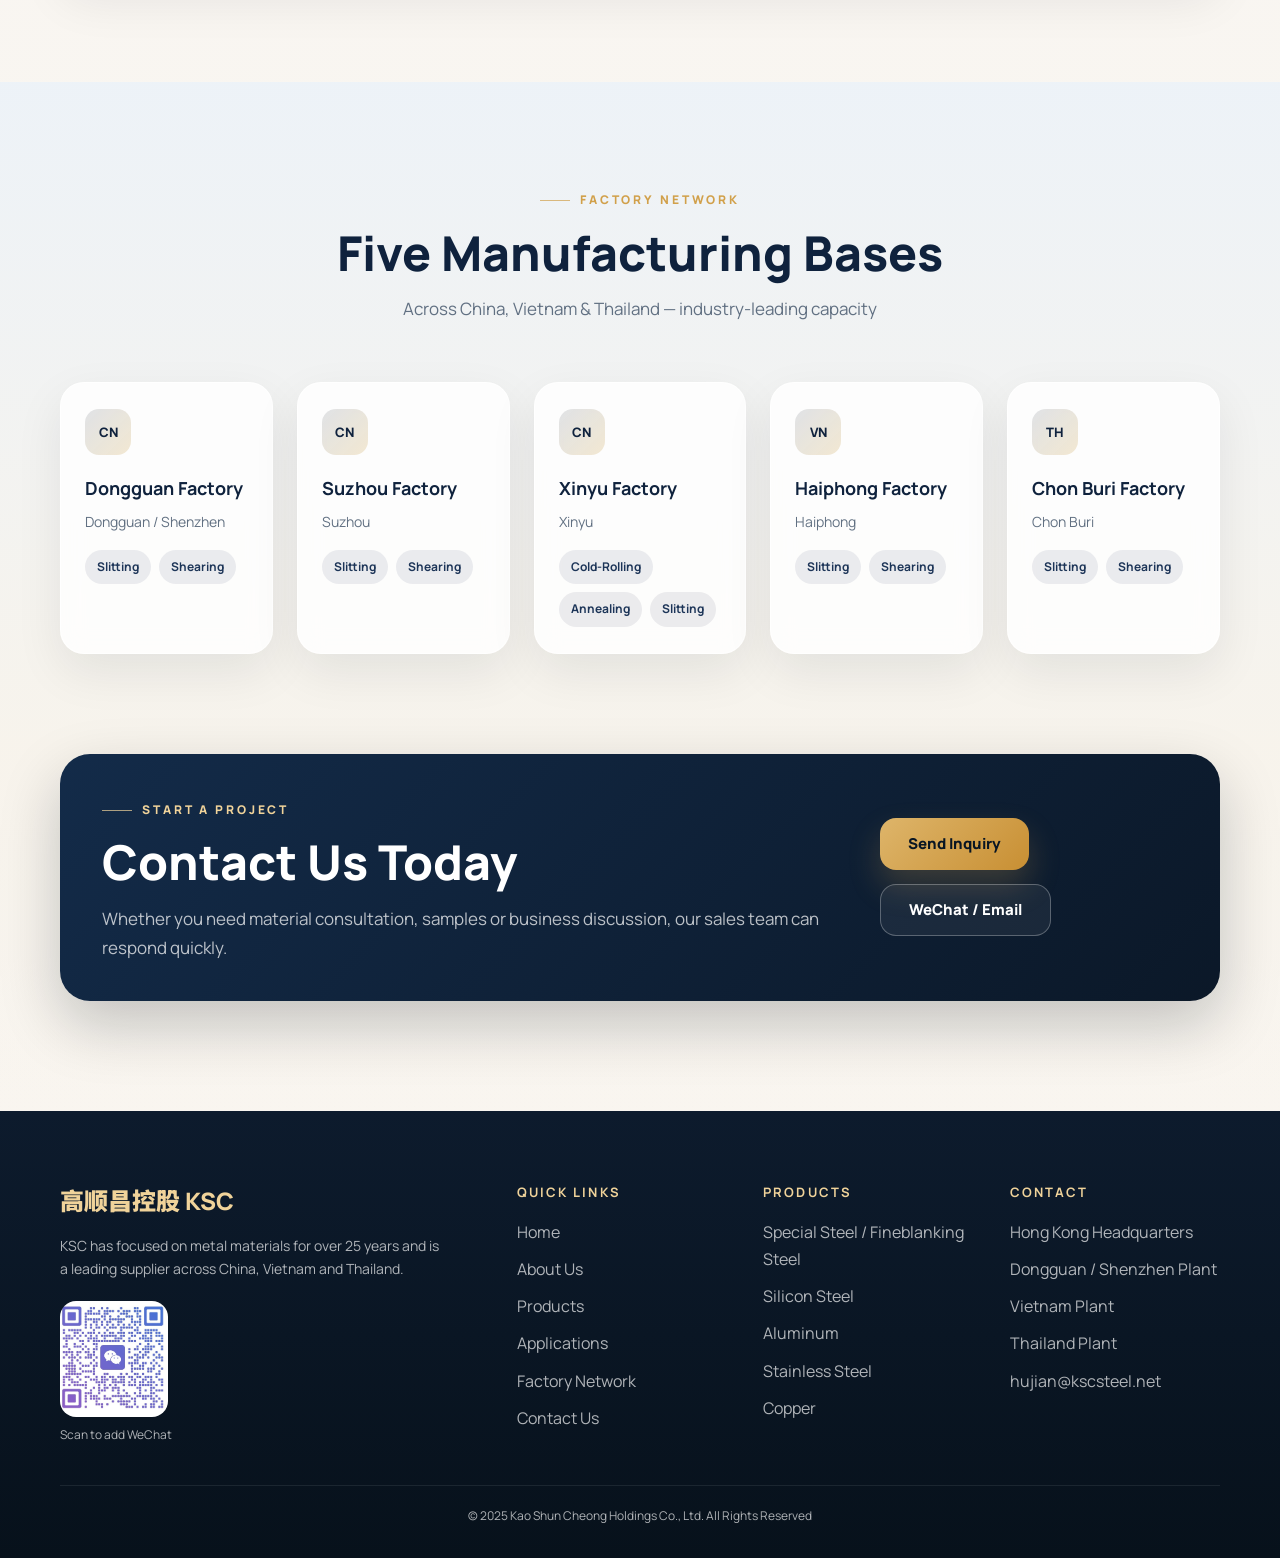
==== commit 90d88159: "更新网站内容：新增 applications/processing/quality 页面，更新现有页面，sitemap更新" ====
--- a/index.html
+++ b/index.html
@@ -3,13 +3,11 @@
 <head>
   <meta charset="UTF-8">
   <meta name="viewport" content="width=device-width, initial-scale=1.0">
-  <title>特钢_铝合金_矽钢片源头供应商_高顺昌KSC | 厂家直供25年</title>
-  <meta name="description" content="高顺昌KSC专业供应特钢、铝合金6061/7075、矽钢片、不锈钢304/316、铜材，25年源头厂家，中国·越南·泰国五大生产基地，提供分条/剪板/冷轧/退火加工服务，广泛应用于汽车/电子/建筑/模具行业。">
-  <meta name="keywords" content="特钢, 铝合金, 矽钢片, 硅钢片, 不锈钢, 304不锈钢, 316不锈钢, 铝合金6061, 铝合金7075, 汽车钢, 齿轮钢, 弹簧钢, 厂家直供">
-  <link rel="stylesheet" href="styles.css">
-<link rel="canonical" href="https://ksc-steel.com/">
+  <title>高顺昌控股有限公司 KSC — 金属材料专家</title>
+  <meta name="description" content="高顺昌控股有限公司（KSC）专注特钢、矽钢片、铝材、不锈钢、铜材25年，中国·越南·泰国五大生产基地，服务世界一流客户。">
+  <link rel="stylesheet" href="styles.css?v=20260507k">
 </head>
-<body>
+<body data-page="home">
 
 <nav class="navbar">
   <a href="index.html" class="nav-logo">
@@ -28,20 +26,19 @@
     <li><a href="index.html" class="active" data-i18n="nav" data-i18n-key="home">首页</a></li>
     <li><a href="about.html" data-i18n="nav" data-i18n-key="about">关于我们</a></li>
     <li><a href="products.html" data-i18n="nav" data-i18n-key="products">产品中心</a></li>
+    <li><a href="applications.html" data-i18n="nav" data-i18n-key="applications">应用案例</a></li>
+    <li><a href="processing.html" data-i18n="nav" data-i18n-key="processing">加工能力</a></li>
+    <li><a href="quality.html" data-i18n="nav" data-i18n-key="quality">质量交付</a></li>
     <li><a href="factory.html" data-i18n="nav" data-i18n-key="factory">生产基地</a></li>
     <li><a href="contact.html" data-i18n="nav" data-i18n-key="contact">联系我们</a></li>
   </ul>
   <div class="lang-switcher">
-    <button class="lang-btn">
-      <span class="lang-current-label">ZH</span>
-      <span>&#9660;</span>
-    </button>
-    <div class="lang-dropdown">
-      <div class="lang-option active" data-lang="zh">ZH 中文</div>
-      <div class="lang-option" data-lang="en">EN English</div>
-      <div class="lang-option" data-lang="th">TH Thai</div>
-      <div class="lang-option" data-lang="vi">VN Tieng Viet</div>
-    </div>
+    <select class="lang-select" aria-label="Select language">
+      <option value="zh">ZH 中文</option>
+      <option value="en">EN English</option>
+      <option value="th">TH Thai</option>
+      <option value="vi">VN Tieng Viet</option>
+    </select>
   </div>
 </nav>
 
@@ -102,38 +99,15 @@
   </div>
 </section>
 
-<!-- SEO新增：产品简介区块 -->
-<section class="section section-tint">
-  <div class="section-title reveal">
-    <span class="section-kicker">Product Portfolio</span>
-    <h2>全品类工业金属材料 · 厂家直供</h2>
-    <p>特钢 · 铝合金 · 矽钢片 · 不锈钢 · 铜材，一站式采购更省心</p>
-  </div>
-  <div class="value-grid">
-    <div class="value-card reveal">
-      <div class="value-icon">01</div>
-      <div class="value-num">特钢</div>
-      <div class="value-title">碳素结构钢 / 合金钢</div>
-      <div class="value-desc">S45C / 42CrMo4 / 65Mn / SCM435，广泛应用于汽车齿轮、弹簧、五金工具、机械零件。</div>
-    </div>
-    <div class="value-card reveal">
-      <div class="value-icon">02</div>
-      <div class="value-num">铝合金</div>
-      <div class="value-title">AL6061 / AL6063 / AL7075</div>
-      <div class="value-desc">建筑装饰、钣金、散热片、航空结构、模具制造，广泛应用于汽车车身与电子散热领域。</div>
-    </div>
-    <div class="value-card reveal">
-      <div class="value-icon">03</div>
-      <div class="value-num">矽钢片</div>
-      <div class="value-title">硅钢片 / 电机铁芯材料</div>
-      <div class="value-desc">高品质矽钢片，应用于变压器、电机铁芯、发电机，规格齐全，稳定供货。</div>
-    </div>
-    <div class="value-card reveal">
-      <div class="value-icon">04</div>
-      <div class="value-num">不锈钢 / 铜材</div>
-      <div class="value-title">304 / 316 不锈钢 · 紫铜 / 磷铜</div>
-      <div class="value-desc">建筑装饰、食品化工、导电部件全涵盖，支持来图定制切割加工。</div>
-    </div>
+<section class="rfq-strip reveal">
+  <div class="rfq-strip-copy">
+    <span class="section-kicker" data-i18n="home" data-i18n-key="rfq_kicker">Fast Inquiry</span>
+    <h2 data-i18n="home" data-i18n-key="rfq_title">把牌号、厚度、宽度和用途发给我们，快速匹配材料与加工方案</h2>
+    <p data-i18n="home" data-i18n-key="rfq_desc">KSC 可按特钢、矽钢片、铝材、不锈钢、铜材需求，协助确认库存、加工方式、包装和交付节奏。</p>
+  </div>
+  <div class="rfq-strip-actions">
+    <a href="contact.html" class="btn-primary" data-i18n="home" data-i18n-key="rfq_btn">提交询价</a>
+    <a href="products.html" class="btn-ghost-dark" data-i18n="home" data-i18n-key="rfq_products">查看材料范围</a>
   </div>
 </section>
 
@@ -160,13 +134,43 @@
       <div class="value-icon">03</div>
       <div class="value-num">30+</div>
       <div class="value-title" data-i18n="home" data-i18n-key="v3_title">加工设备体系</div>
-      <div class="value-desc" data-i18n="home" data-i18n-key="v3_desc">覆盖分条、剪板，冷轧、退火等核心工艺，适配不同厚度、宽度与成品要求。</div>
+      <div class="value-desc" data-i18n="home" data-i18n-key="v3_desc">覆盖分条、剪板、冷轧、退火等核心工艺，适配不同厚度、宽度与成品要求。</div>
     </div>
     <div class="value-card reveal">
       <div class="value-icon">04</div>
       <div class="value-num">100+</div>
       <div class="value-title" data-i18n="home" data-i18n-key="v4_title">长期合作客户</div>
       <div class="value-desc" data-i18n="home" data-i18n-key="v4_desc">持续服务多家头部制造企业，在稳定交付与材料一致性方面形成长期口碑。</div>
+    </div>
+  </div>
+</section>
+
+<section class="section">
+  <div class="section-title reveal">
+    <span class="section-kicker" data-i18n="home" data-i18n-key="flow_kicker">How We Support</span>
+    <h2 data-i18n="home" data-i18n-key="flow_title">从询价到交付的协同流程</h2>
+    <p data-i18n="home" data-i18n-key="flow_desc">让采购、工程和生产团队更容易确认材料，减少反复沟通。</p>
+  </div>
+  <div class="flow-grid">
+    <div class="flow-card reveal">
+      <span>01</span>
+      <h3 data-i18n="home" data-i18n-key="flow1_title">需求确认</h3>
+      <p data-i18n="home" data-i18n-key="flow1_desc">确认牌号、状态、厚度、宽度、表面、硬度、用途和年用量。</p>
+    </div>
+    <div class="flow-card reveal">
+      <span>02</span>
+      <h3 data-i18n="home" data-i18n-key="flow2_title">材料与工艺建议</h3>
+      <p data-i18n="home" data-i18n-key="flow2_desc">结合应用场景推荐材料替代、分条、剪板、冷轧或退火方案。</p>
+    </div>
+    <div class="flow-card reveal">
+      <span>03</span>
+      <h3 data-i18n="home" data-i18n-key="flow3_title">加工与包装</h3>
+      <p data-i18n="home" data-i18n-key="flow3_desc">按客户尺寸、公差、毛刺、卷重、包装和标签要求安排生产。</p>
+    </div>
+    <div class="flow-card reveal">
+      <span>04</span>
+      <h3 data-i18n="home" data-i18n-key="flow4_title">交付跟进</h3>
+      <p data-i18n="home" data-i18n-key="flow4_desc">中国、越南、泰国基地协同支持稳定交期和持续供货。</p>
     </div>
   </div>
 </section>
@@ -366,7 +370,7 @@
     </div>
     <div class="cta-actions">
       <a href="contact.html" class="btn-primary" data-i18n="home" data-i18n-key="cta_btn1">发送询价</a>
-      <a href="tel:13691649422" class="btn-outline-white" data-i18n="home" data-i18n-key="cta_btn2">立即致电</a>
+      <a href="contact.html" class="btn-outline-white" data-i18n="home" data-i18n-key="cta_btn2">微信 / 邮件联系</a>
     </div>
   </div>
 </section>
@@ -387,6 +391,7 @@
         <li><a href="index.html" data-i18n="home" data-i18n-key="footer_link1">首页</a></li>
         <li><a href="about.html" data-i18n="home" data-i18n-key="footer_link2">关于我们</a></li>
         <li><a href="products.html" data-i18n="home" data-i18n-key="footer_link3">产品中心</a></li>
+        <li><a href="applications.html" data-i18n="home" data-i18n-key="footer_link_app">应用案例</a></li>
         <li><a href="factory.html" data-i18n="home" data-i18n-key="footer_link4">生产基地</a></li>
         <li><a href="contact.html" data-i18n="home" data-i18n-key="footer_link5">联系我们</a></li>
       </ul>
@@ -408,7 +413,6 @@
         <li><a href="#" data-i18n="home" data-i18n-key="footer_contact2">东莞/深圳工厂</a></li>
         <li><a href="#" data-i18n="home" data-i18n-key="footer_contact3">越南工厂</a></li>
         <li><a href="#" data-i18n="home" data-i18n-key="footer_contact4">泰国工厂</a></li>
-        <li><a href="tel:13691649422">136 9164 9422</a></li>
         <li><a href="mailto:hujian@kscsteel.net">hujian@kscsteel.net</a></li>
       </ul>
     </div>
@@ -423,6 +427,6 @@
   <span data-i18n="home" data-i18n-key="float_wechat">微信联系</span>
 </a>
 
-<script src="app.js?v=20260506d"></script>
+<script src="app.js?v=20260507k"></script>
 </body>
-</html>+</html>
--- a/styles.css
+++ b/styles.css
@@ -71,8 +71,8 @@
   display: flex;
   align-items: center;
   justify-content: space-between;
-  gap: 20px;
-  padding: 14px 22px;
+  gap: 12px;
+  padding: 12px 16px;
   border: 1px solid rgba(255, 255, 255, 0.12);
   border-radius: 24px;
   background: rgba(8, 21, 35, 0.58);
@@ -95,6 +95,8 @@
   text-decoration: none;
 }
 
+.nav-logo-text { min-width: 0; }
+
 .nav-logo-img {
   width: 44px;
   height: 44px;
@@ -105,7 +107,7 @@
 
 .nav-logo-name {
   display: block;
-  font-size: 17px;
+  font-size: 16px;
   font-weight: 800;
   letter-spacing: 0.02em;
   color: #fff;
@@ -131,11 +133,11 @@
   display: inline-flex;
   align-items: center;
   justify-content: center;
-  padding: 11px 16px;
+  padding: 10px 12px;
   border-radius: 999px;
   text-decoration: none;
   color: rgba(255, 255, 255, 0.82);
-  font-size: 14px;
+  font-size: 13px;
   font-weight: 600;
   transition: 0.2s ease;
 }
@@ -169,48 +171,43 @@
   border-radius: 999px;
 }
 
-.lang-switcher { position: relative; }
-
-.lang-btn {
-  display: flex;
-  align-items: center;
-  gap: 8px;
-  padding: 11px 14px;
-  border-radius: 14px;
-  border: 1px solid rgba(255, 255, 255, 0.16);
-  background: rgba(255, 255, 255, 0.08);
+.lang-switcher {
+  position: relative;
+  z-index: 1002;
+  flex: 0 0 auto;
+}
+
+.lang-select {
+  width: 116px;
+  height: 46px;
+  padding: 0 34px 0 16px;
+  border-radius: 16px;
+  border: 1px solid rgba(255, 255, 255, 0.18);
+  background: rgba(255, 255, 255, 0.1);
   color: #fff;
   font: inherit;
-  font-size: 13px;
-  font-weight: 700;
+  font-size: 14px;
+  font-weight: 800;
   cursor: pointer;
-}
-
-.lang-dropdown {
+  outline: none;
+  appearance: none;
+  -webkit-appearance: none;
+}
+
+.lang-select option {
+  color: var(--ink);
+  background: #fff;
+}
+
+.lang-switcher::after {
+  content: "▼";
   position: absolute;
-  top: calc(100% + 10px);
-  right: 0;
-  min-width: 168px;
-  background: rgba(255, 255, 255, 0.96);
-  border: 1px solid rgba(15, 34, 61, 0.08);
-  border-radius: 18px;
-  box-shadow: var(--shadow-soft);
-  overflow: hidden;
-  display: none;
-}
-
-.lang-dropdown.show { display: block; }
-
-.lang-option {
-  padding: 12px 16px;
-  font-size: 14px;
-  cursor: pointer;
-  transition: background 0.2s ease;
-}
-
-.lang-option:hover,
-.lang-option.active {
-  background: var(--surface-tint);
+  right: 16px;
+  top: 50%;
+  transform: translateY(-50%);
+  color: #fff;
+  font-size: 12px;
+  pointer-events: none;
 }
 
 .hero {
@@ -562,6 +559,10 @@
   margin: 0 auto;
 }
 
+.customer-showcase {
+  grid-template-columns: 1fr;
+}
+
 .showcase-media img {
   width: 100%;
   height: 100%;
@@ -569,6 +570,29 @@
   object-fit: cover;
   border-radius: var(--radius-lg);
   box-shadow: var(--shadow-strong);
+}
+
+.customer-logo-media {
+  min-height: 0;
+  padding: 0;
+  border-radius: var(--radius-lg);
+  background: #005f97;
+  border: 1px solid rgba(15, 34, 61, 0.08);
+  box-shadow: var(--shadow-strong);
+  display: flex;
+  align-items: center;
+  justify-content: center;
+  overflow: hidden;
+}
+
+.customer-logo-media img {
+  width: 100%;
+  height: auto;
+  min-height: 0;
+  max-height: none;
+  object-fit: contain;
+  border-radius: var(--radius-lg);
+  box-shadow: none;
 }
 
 .showcase-copy {
@@ -957,6 +981,431 @@
 
 .materials-table-wrap { width: 100%; overflow-x: auto; }
 
+.rfq-strip {
+  width: min(1180px, calc(100% - 48px));
+  margin: -42px auto 0;
+  position: relative;
+  z-index: 5;
+  display: grid;
+  grid-template-columns: minmax(0, 1fr) auto;
+  gap: 24px;
+  align-items: center;
+  padding: 28px;
+  border-radius: 28px;
+  background: rgba(255, 255, 255, 0.94);
+  border: 1px solid rgba(15, 34, 61, 0.08);
+  box-shadow: var(--shadow-strong);
+}
+
+.rfq-strip h2 {
+  margin-bottom: 8px;
+  color: var(--primary);
+  font-size: clamp(24px, 2.5vw, 34px);
+  line-height: 1.22;
+}
+
+.rfq-strip p {
+  max-width: 760px;
+  color: var(--muted);
+}
+
+.rfq-strip-actions {
+  display: flex;
+  flex-wrap: wrap;
+  gap: 12px;
+  justify-content: flex-end;
+}
+
+.btn-ghost-dark {
+  display: inline-flex;
+  min-height: 52px;
+  align-items: center;
+  justify-content: center;
+  padding: 13px 20px;
+  border-radius: 999px;
+  border: 1px solid rgba(15, 34, 61, 0.14);
+  color: var(--primary);
+  text-decoration: none;
+  font-weight: 800;
+}
+
+.flow-grid,
+.selector-grid,
+.quote-flow {
+  width: min(1180px, 100%);
+  margin: 0 auto;
+  display: grid;
+  gap: 20px;
+}
+
+.flow-grid {
+  grid-template-columns: repeat(4, 1fr);
+}
+
+.flow-card,
+.selector-card,
+.quote-step {
+  background: rgba(255, 255, 255, 0.88);
+  border: 1px solid rgba(15, 34, 61, 0.08);
+  box-shadow: var(--shadow-soft);
+}
+
+.flow-card {
+  min-height: 250px;
+  padding: 26px;
+  border-radius: 26px;
+}
+
+.flow-card span,
+.selector-card span,
+.quote-step span {
+  display: inline-flex;
+  align-items: center;
+  justify-content: center;
+  margin-bottom: 22px;
+  width: 46px;
+  height: 46px;
+  border-radius: 15px;
+  background: var(--primary);
+  color: var(--accent-soft);
+  font-weight: 900;
+}
+
+.flow-card h3 {
+  margin-bottom: 12px;
+  color: var(--primary);
+  font-size: 20px;
+}
+
+.flow-card p {
+  color: var(--muted);
+  font-size: 14px;
+}
+
+.product-selector {
+  padding-bottom: 66px;
+}
+
+.selector-grid {
+  grid-template-columns: repeat(4, 1fr);
+}
+
+.selector-card {
+  padding: 24px;
+  border-radius: 24px;
+}
+
+.selector-card h3 {
+  color: var(--primary);
+  font-size: 19px;
+  margin-bottom: 8px;
+}
+
+.selector-card p {
+  min-height: 52px;
+  color: var(--muted);
+  font-size: 13px;
+  margin-bottom: 14px;
+}
+
+.selector-card strong {
+  display: block;
+  color: #27384e;
+  font-size: 14px;
+  line-height: 1.55;
+}
+
+.process-pills {
+  width: min(1180px, 100%);
+  margin: 24px auto 0;
+  display: flex;
+  flex-wrap: wrap;
+  gap: 12px;
+}
+
+.process-pills span {
+  padding: 10px 16px;
+  border-radius: 999px;
+  background: var(--primary);
+  color: #fff;
+  font-size: 13px;
+  font-weight: 800;
+}
+
+.quote-flow {
+  grid-template-columns: repeat(4, 1fr);
+}
+
+.quote-step {
+  padding: 22px;
+  border-radius: 24px;
+}
+
+.quote-step strong {
+  display: block;
+  color: var(--primary);
+  font-size: 15px;
+  line-height: 1.55;
+}
+
+.processing-header {
+  background:
+    linear-gradient(110deg, rgba(8, 21, 35, 0.78), rgba(15, 34, 61, 0.38)),
+    url('images/factory-dongguan.png') center center / cover no-repeat;
+}
+
+.quality-header {
+  background:
+    linear-gradient(110deg, rgba(8, 21, 35, 0.8), rgba(15, 34, 61, 0.42)),
+    url('images/customer-bg.jpeg') center center / cover no-repeat;
+}
+
+.capability-grid,
+.quality-grid {
+  width: min(1180px, 100%);
+  margin: 0 auto;
+  display: grid;
+  gap: 22px;
+}
+
+.capability-grid {
+  grid-template-columns: repeat(2, 1fr);
+}
+
+.capability-card {
+  display: grid;
+  grid-template-columns: 0.9fr 1fr;
+  min-height: 280px;
+  overflow: hidden;
+  border-radius: var(--radius-lg);
+  background: rgba(255, 255, 255, 0.92);
+  border: 1px solid rgba(15, 34, 61, 0.08);
+  box-shadow: var(--shadow-soft);
+}
+
+.capability-card img {
+  width: 100%;
+  height: 100%;
+  object-fit: cover;
+}
+
+.capability-card div {
+  padding: 28px;
+}
+
+.capability-card span,
+.quality-card span {
+  display: inline-flex;
+  align-items: center;
+  justify-content: center;
+  width: 44px;
+  height: 44px;
+  margin-bottom: 22px;
+  border-radius: 15px;
+  background: var(--primary);
+  color: var(--accent-soft);
+  font-weight: 900;
+}
+
+.capability-card h3,
+.quality-card h3 {
+  color: var(--primary);
+  font-size: 22px;
+  margin-bottom: 12px;
+}
+
+.capability-card p,
+.quality-card p {
+  color: var(--muted);
+  font-size: 15px;
+}
+
+.quality-grid {
+  grid-template-columns: repeat(4, 1fr);
+}
+
+.quality-card {
+  min-height: 260px;
+  padding: 28px;
+  border-radius: var(--radius-lg);
+  background: rgba(255, 255, 255, 0.92);
+  border: 1px solid rgba(15, 34, 61, 0.08);
+  box-shadow: var(--shadow-soft);
+}
+
+.certs-grid.compact {
+  grid-template-columns: repeat(2, minmax(0, 1fr));
+  margin-top: 24px;
+}
+
+.app-header {
+  background:
+    linear-gradient(110deg, rgba(8, 21, 35, 0.78), rgba(15, 34, 61, 0.36)),
+    url('images/page-c.jpg') center center / cover no-repeat;
+}
+
+.application-grid {
+  max-width: 1180px;
+  margin: 0 auto;
+  display: grid;
+  grid-template-columns: 1fr;
+  gap: 30px;
+}
+
+.application-card {
+  display: grid;
+  grid-template-columns: minmax(280px, 0.92fr) minmax(0, 1.35fr);
+  background: rgba(255, 255, 255, 0.92);
+  border: 1px solid rgba(15, 34, 61, 0.08);
+  border-radius: var(--radius-lg);
+  box-shadow: var(--shadow-soft);
+  overflow: hidden;
+}
+
+.application-photo {
+  position: relative;
+  min-height: 360px;
+  background: #111f34;
+}
+
+.application-photo img {
+  width: 100%;
+  height: 100%;
+  object-fit: cover;
+}
+
+.application-photo::after {
+  content: '';
+  position: absolute;
+  inset: 0;
+  background:
+    linear-gradient(180deg, transparent 40%, rgba(8, 21, 35, 0.58)),
+    linear-gradient(90deg, rgba(8, 21, 35, 0.1), transparent);
+}
+
+.part-badge {
+  position: absolute;
+  left: 22px;
+  bottom: 22px;
+  z-index: 2;
+  padding: 9px 14px;
+  border-radius: 999px;
+  background: rgba(209, 160, 74, 0.94);
+  color: #081523;
+  font-size: 12px;
+  font-weight: 900;
+  letter-spacing: 0.18em;
+  text-transform: uppercase;
+}
+
+.application-body {
+  padding: 34px;
+}
+
+.application-body h3 {
+  margin-bottom: 14px;
+  color: var(--primary);
+  font-size: clamp(22px, 2.2vw, 30px);
+  line-height: 1.25;
+  letter-spacing: 0;
+}
+
+.application-body p {
+  color: var(--muted);
+  font-size: 16px;
+  margin-bottom: 22px;
+}
+
+.reason-list {
+  list-style: none;
+  display: grid;
+  gap: 12px;
+}
+
+.reason-list li {
+  position: relative;
+  padding: 14px 16px 14px 42px;
+  border-radius: 16px;
+  background: rgba(238, 243, 248, 0.82);
+  color: #314156;
+  font-size: 14px;
+}
+
+.reason-list li::before {
+  content: '';
+  position: absolute;
+  left: 18px;
+  top: 21px;
+  width: 9px;
+  height: 9px;
+  border-radius: 999px;
+  background: var(--accent);
+  box-shadow: 0 0 0 6px rgba(209, 160, 74, 0.16);
+}
+
+.scenario-grid {
+  max-width: 1180px;
+  margin: 0 auto;
+  display: grid;
+  grid-template-columns: repeat(3, 1fr);
+  gap: 22px;
+}
+
+.scenario-panel {
+  min-height: 280px;
+  padding: 30px;
+  border-radius: var(--radius-lg);
+  background: linear-gradient(145deg, rgba(255, 255, 255, 0.96), rgba(238, 243, 248, 0.9));
+  border: 1px solid rgba(15, 34, 61, 0.08);
+  box-shadow: var(--shadow-soft);
+}
+
+.scenario-panel span {
+  display: inline-flex;
+  margin-bottom: 24px;
+  width: 48px;
+  height: 48px;
+  align-items: center;
+  justify-content: center;
+  border-radius: 16px;
+  background: var(--primary);
+  color: var(--accent-soft);
+  font-weight: 900;
+}
+
+.scenario-panel h3 {
+  margin-bottom: 12px;
+  color: var(--primary);
+  font-size: 23px;
+}
+
+.scenario-panel p {
+  color: var(--muted);
+  font-size: 15px;
+}
+
+.partner-board {
+  max-width: 1180px;
+  margin: 0 auto;
+  border-radius: 32px;
+  overflow: hidden;
+  box-shadow: var(--shadow-strong);
+  border: 1px solid rgba(255, 255, 255, 0.14);
+}
+
+.partner-board img {
+  width: 100%;
+  background: #081523;
+}
+
+.partner-note {
+  max-width: 960px;
+  margin: 22px auto 0;
+  color: rgba(255, 255, 255, 0.58);
+  font-size: 13px;
+  text-align: center;
+}
+
 .contact-grid {
   display: grid;
   grid-template-columns: 0.95fr 1.05fr;
@@ -1193,16 +1642,47 @@
   50% { transform: translateX(-50%) translateY(8px); }
 }
 
+@media (max-width: 1280px) {
+  .nav-logo-sub { display: none; }
+  .nav-logo-img { width: 38px; height: 38px; }
+  .nav-logo-name { font-size: 14px; }
+  .nav-links { gap: 2px; }
+  .nav-links a {
+    padding-left: 9px;
+    padding-right: 9px;
+    font-size: 12px;
+  }
+  .lang-select {
+    width: 106px;
+    font-size: 13px;
+  }
+}
+
 @media (max-width: 1100px) {
+  .nav-links a {
+    padding-left: 12px;
+    padding-right: 12px;
+    font-size: 13px;
+  }
+
   .hero-grid,
   .stats-shell,
   .split-showcase,
+  .application-card,
   .contact-grid,
   .cta-shell { grid-template-columns: 1fr; }
 
   .hero-panel { max-width: 520px; }
   .footer-grid { grid-template-columns: repeat(2, minmax(0, 1fr)); }
   .value-grid { grid-template-columns: repeat(2, minmax(0, 1fr)); }
+  .flow-grid,
+  .selector-grid,
+  .capability-grid,
+  .quality-grid,
+  .quote-flow { grid-template-columns: repeat(2, 1fr); }
+  .rfq-strip { grid-template-columns: 1fr; }
+  .rfq-strip-actions { justify-content: flex-start; }
+  .scenario-grid { grid-template-columns: 1fr; }
 }
 
 @media (max-width: 900px) {
@@ -1235,6 +1715,7 @@
 
   .hero,
   .section,
+  .rfq-strip,
   .stats-section,
   .cta-section,
   .footer { padding-left: 20px; padding-right: 20px; }
@@ -1272,10 +1753,12 @@
   }
   .contact-info,
   .contact-form,
+  .application-body,
   .info-panel,
   .showcase-copy,
   .cta-shell,
   .stats-shell { padding: 24px; }
+  .application-photo { min-height: 260px; }
   .footer-grid { grid-template-columns: 1fr; }
 }
 
@@ -1301,6 +1784,22 @@
   .cta-shell h2,
   .page-header-content h1 { font-size: 34px; }
   .value-grid { grid-template-columns: 1fr; }
+  .flow-grid,
+  .selector-grid,
+  .capability-grid,
+  .quality-grid,
+  .quote-flow { grid-template-columns: 1fr; }
+  .capability-card { grid-template-columns: 1fr; }
+  .capability-card img { height: 220px; }
+  .rfq-strip {
+    width: calc(100% - 28px);
+    margin-top: -26px;
+    padding: 22px;
+  }
+  .rfq-strip-actions a { width: 100%; }
+  .application-card { border-radius: 22px; }
+  .scenario-panel { min-height: auto; padding: 24px; }
+  .partner-board { border-radius: 20px; }
   .floating-wechat { right: 14px; bottom: 14px; }
   .floating-wechat span { display: none; }
 }
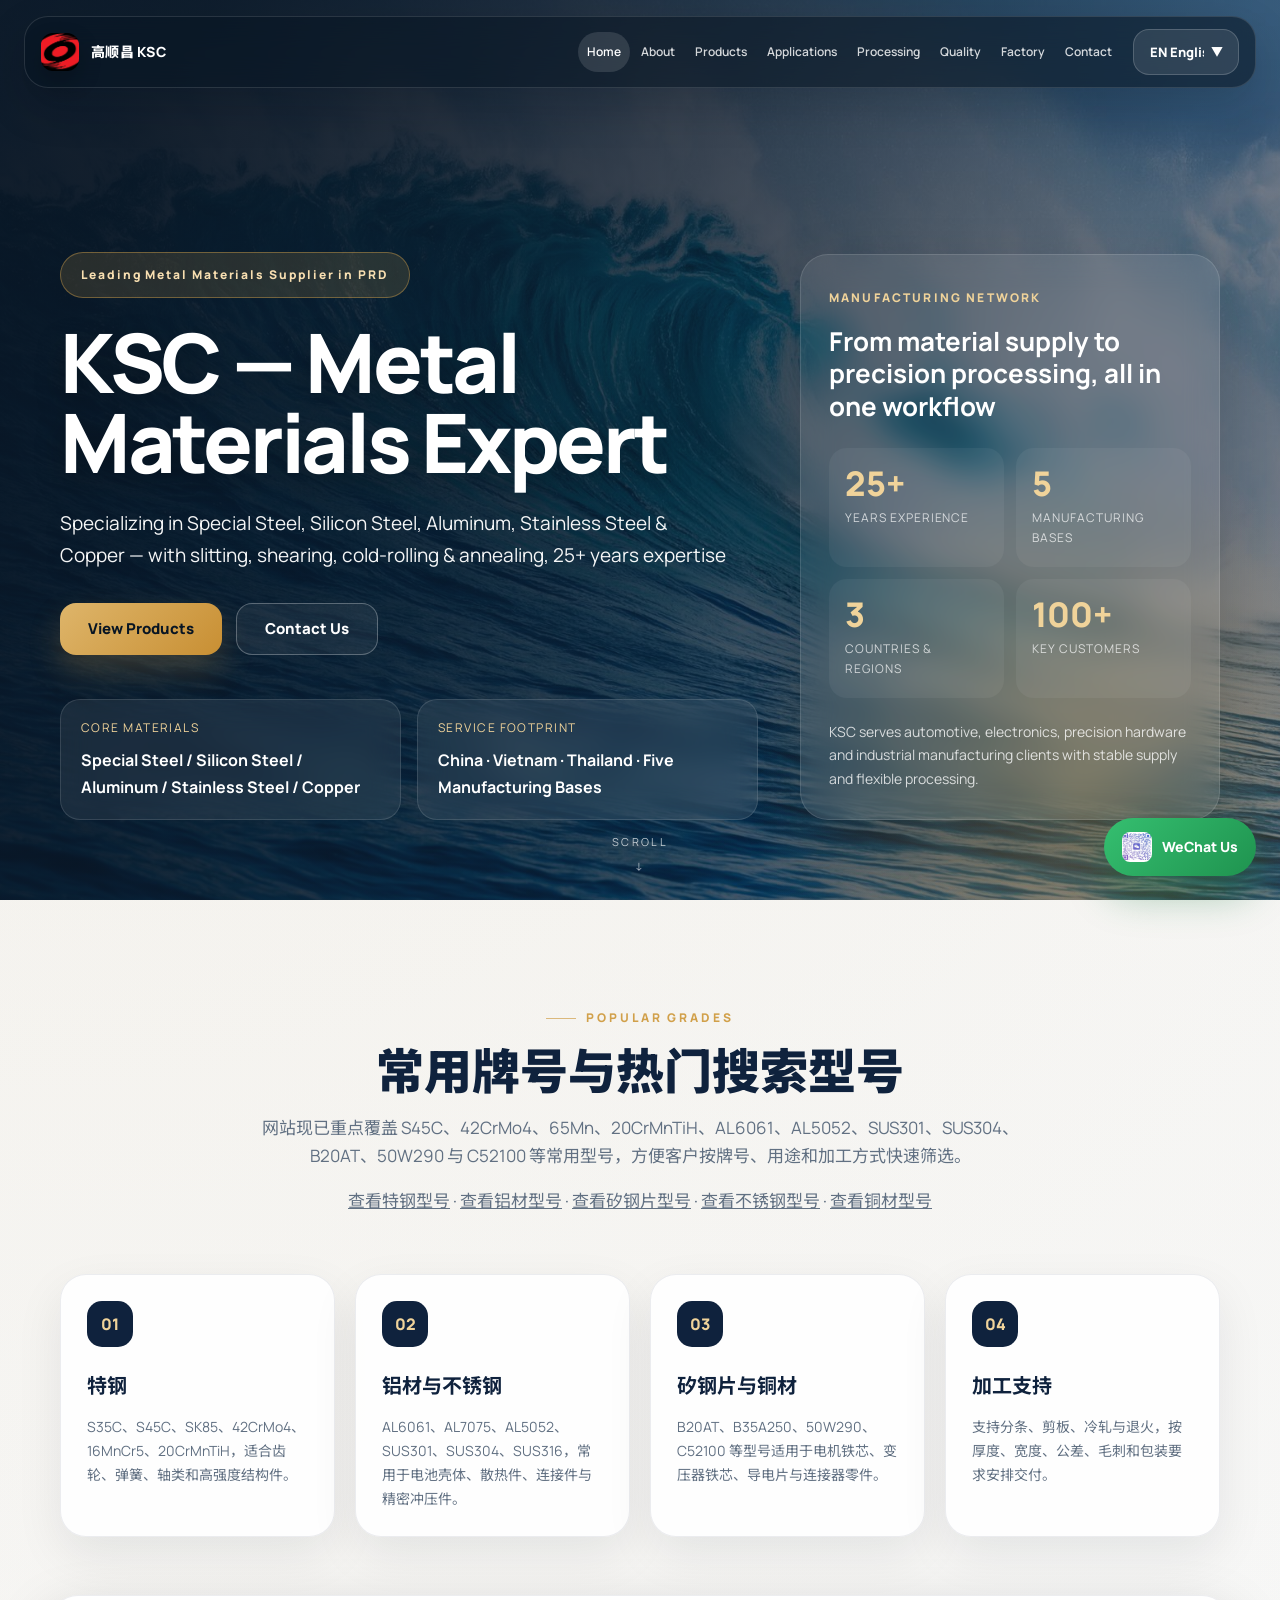
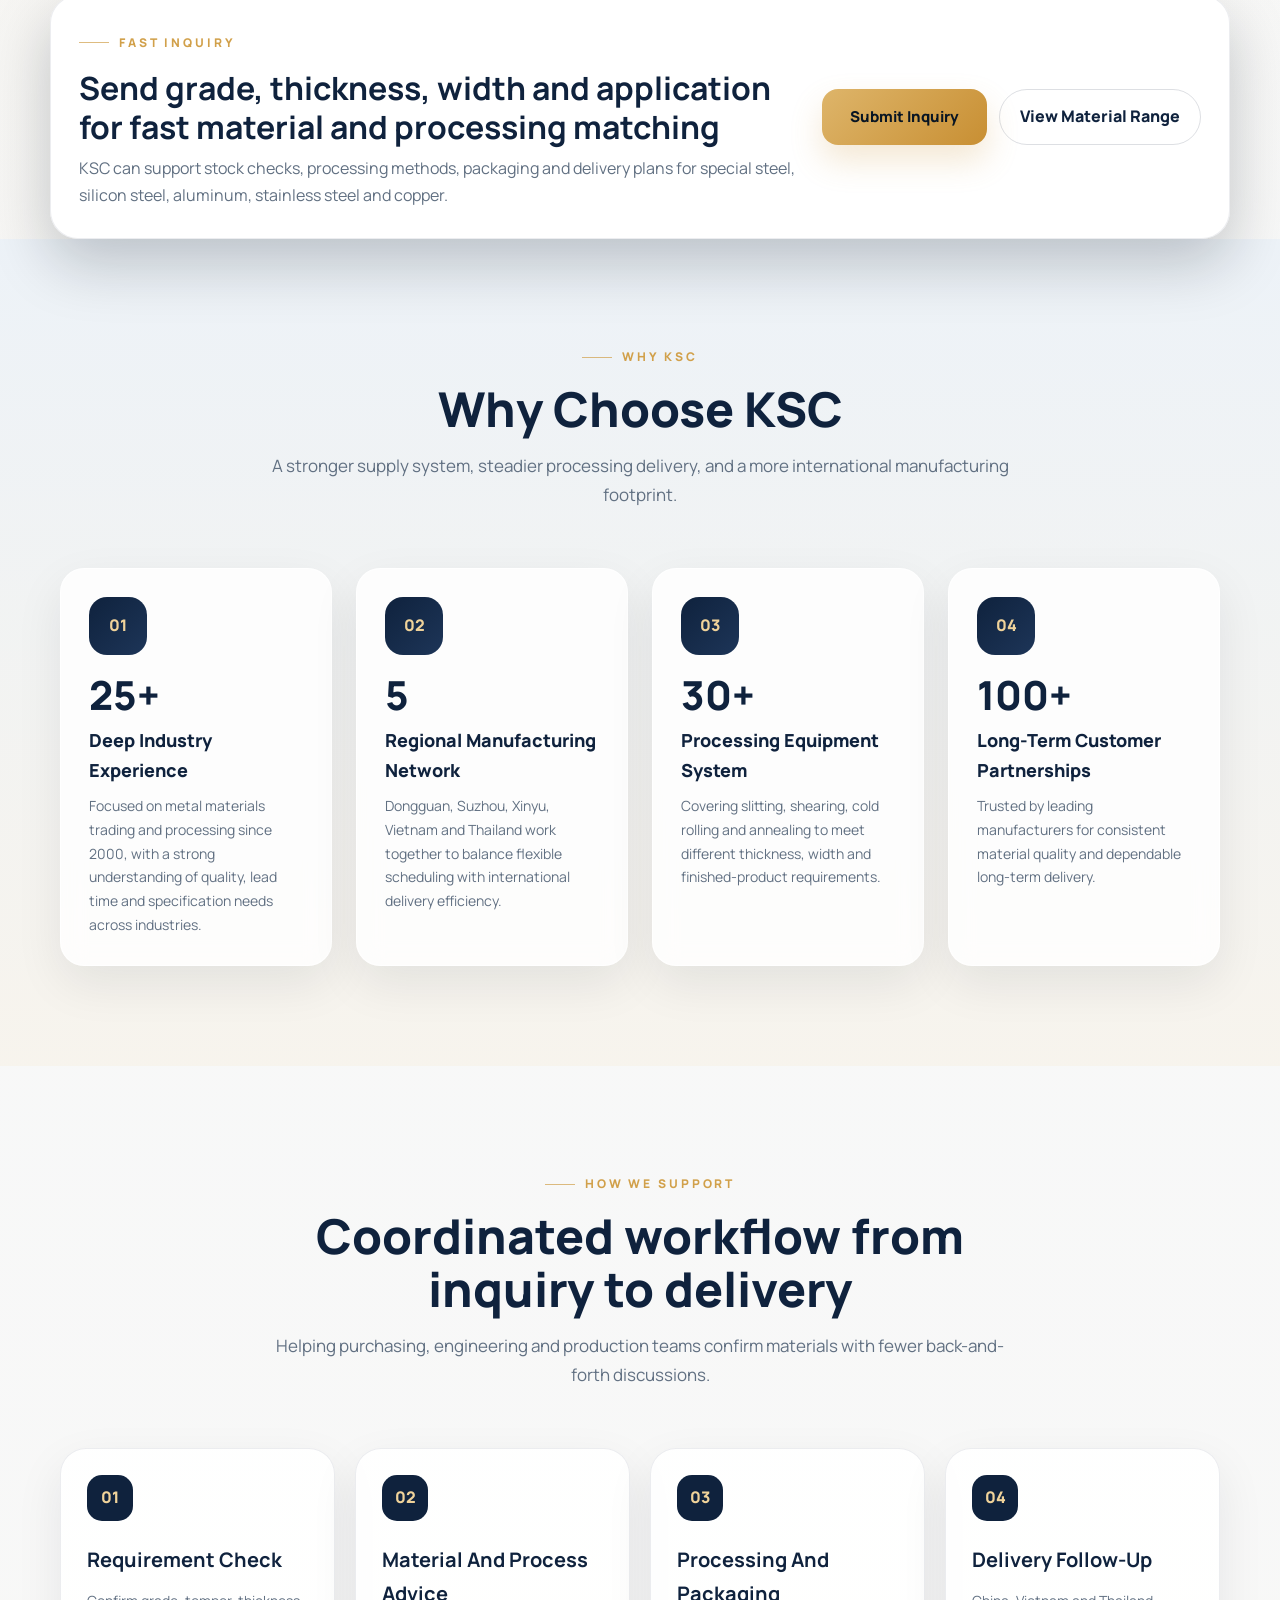
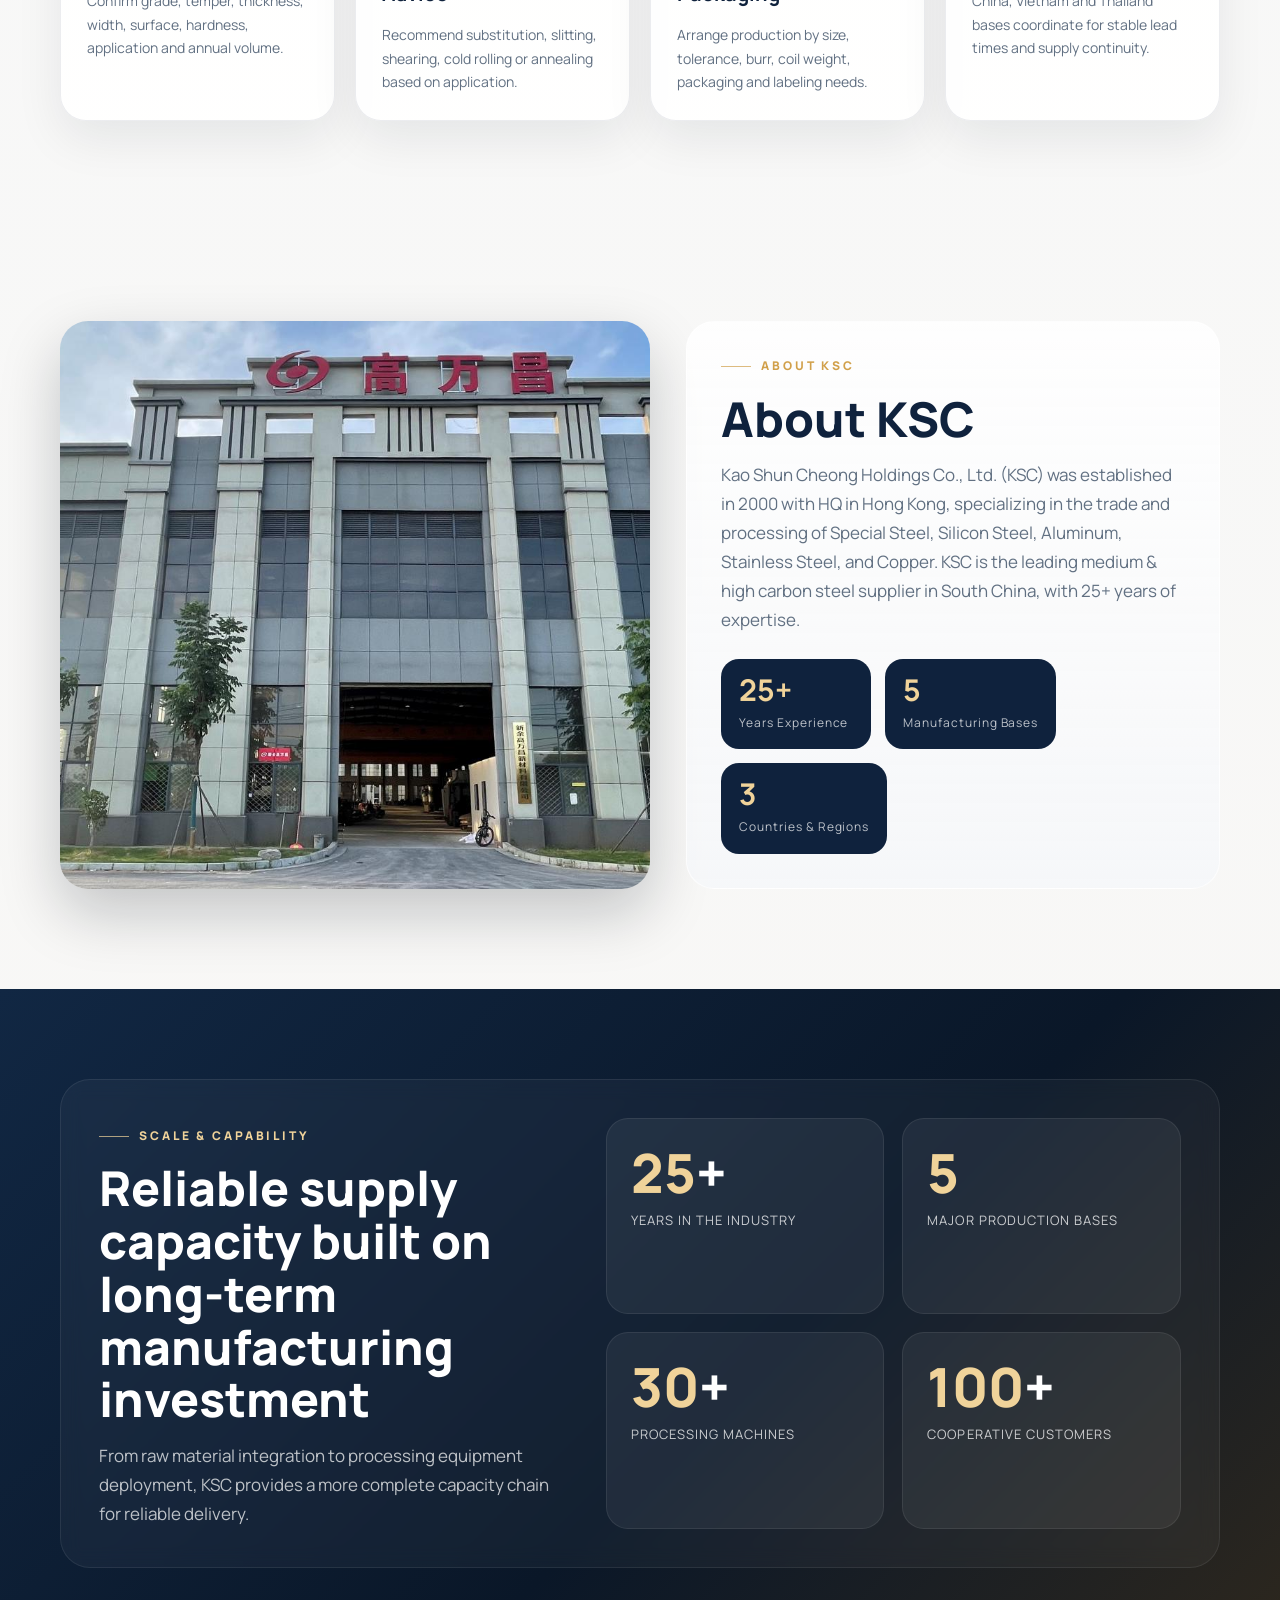
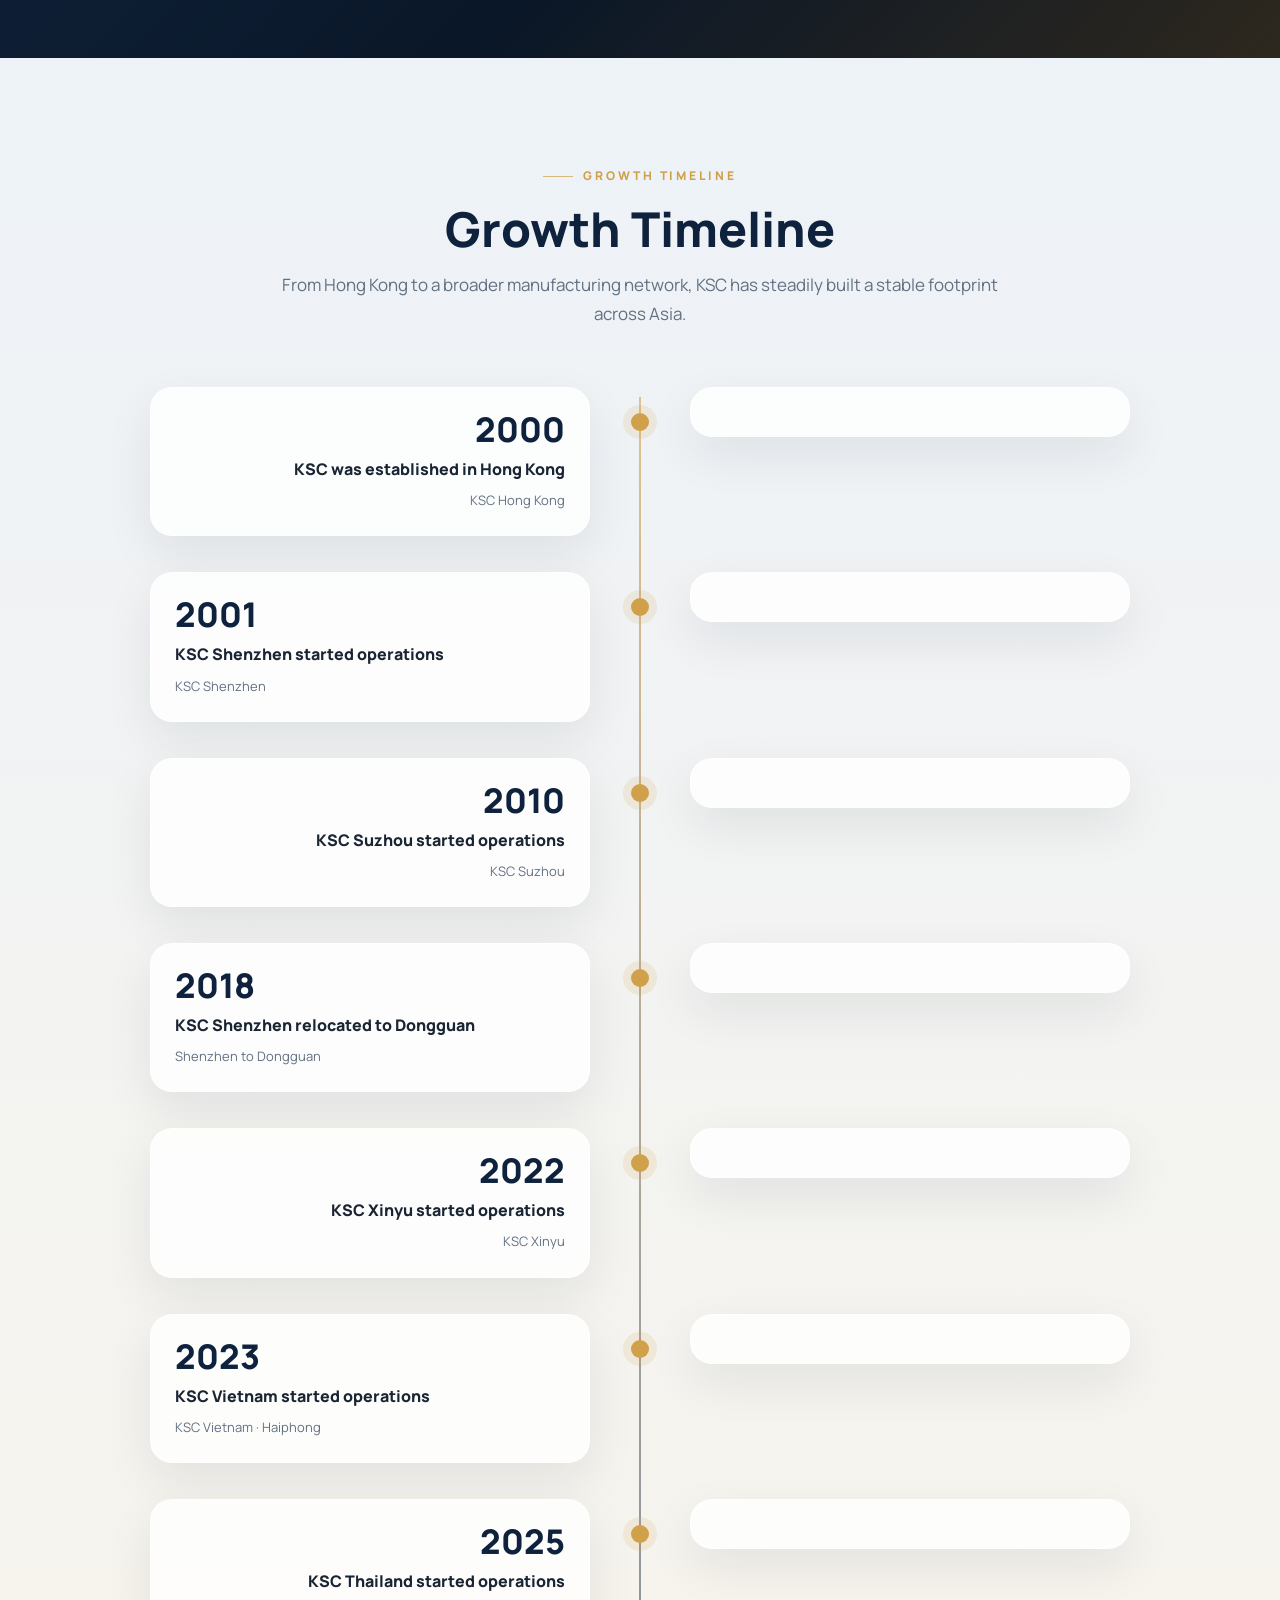
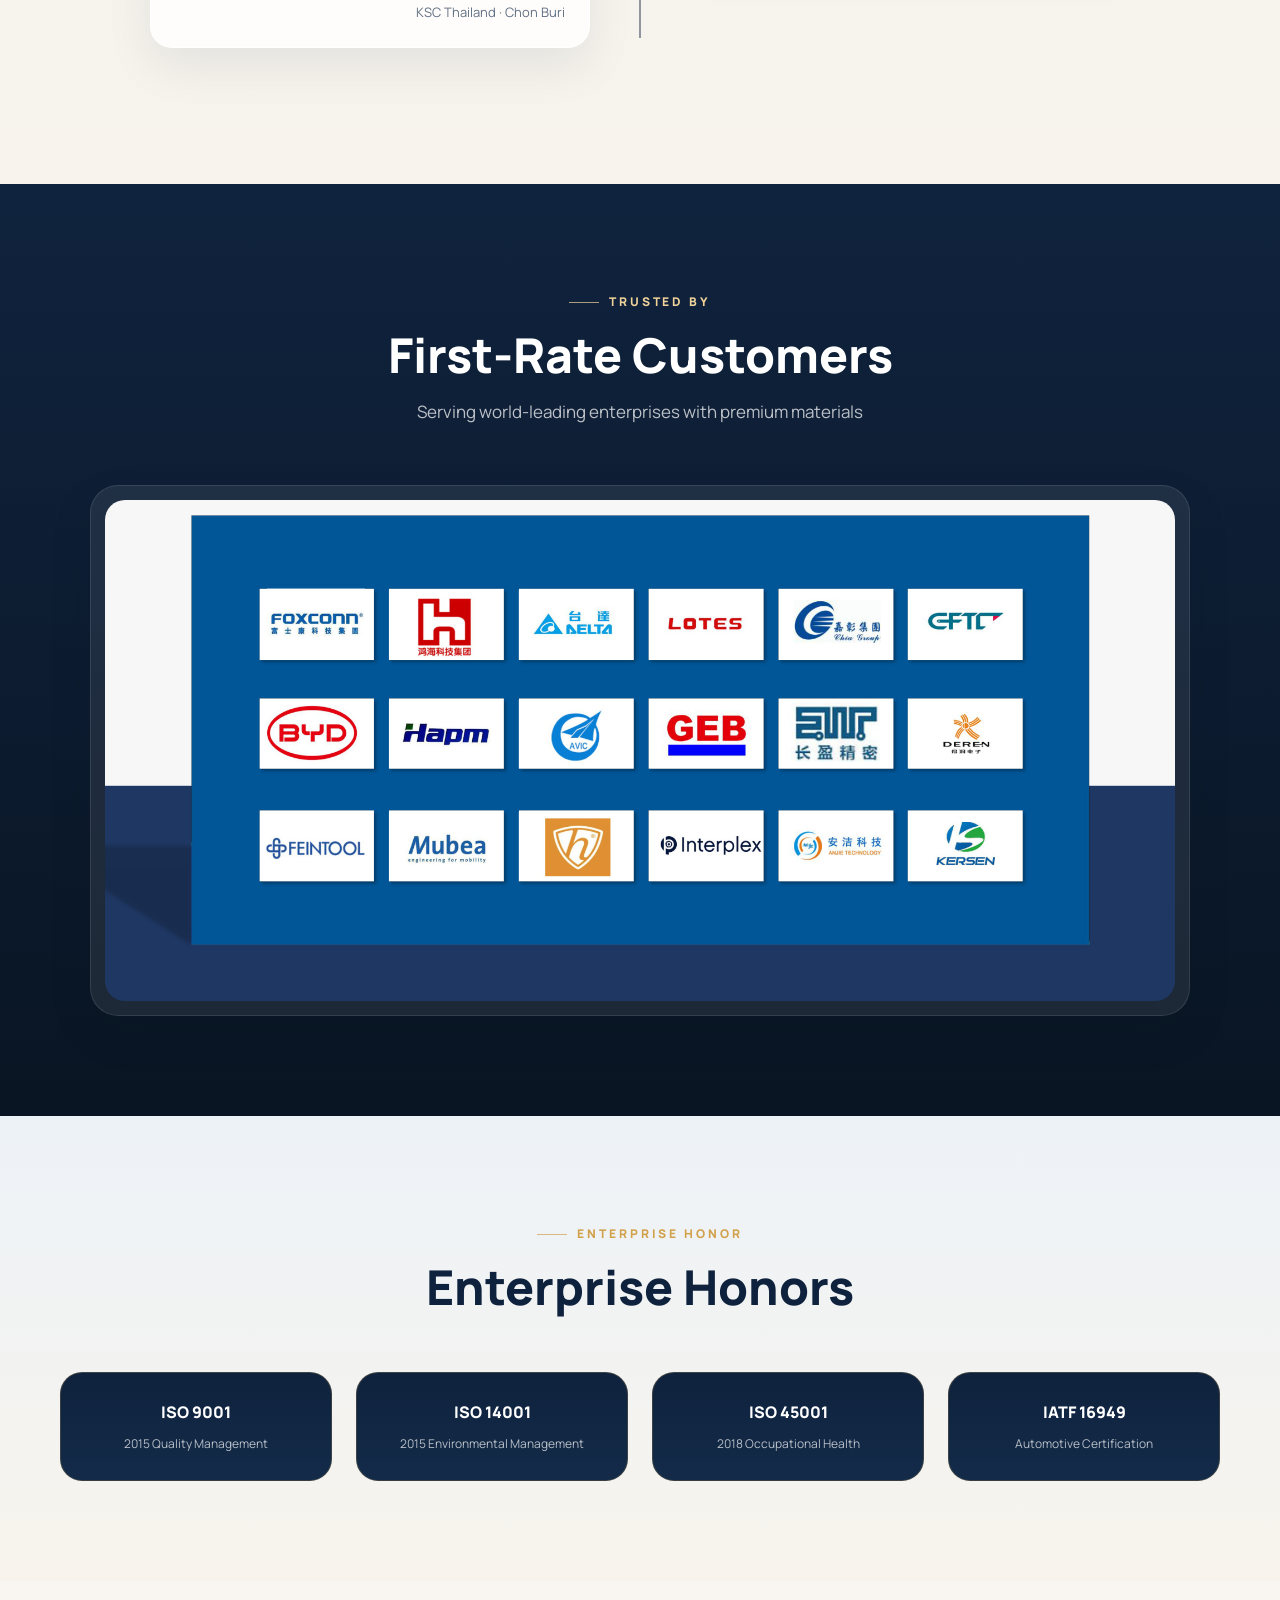
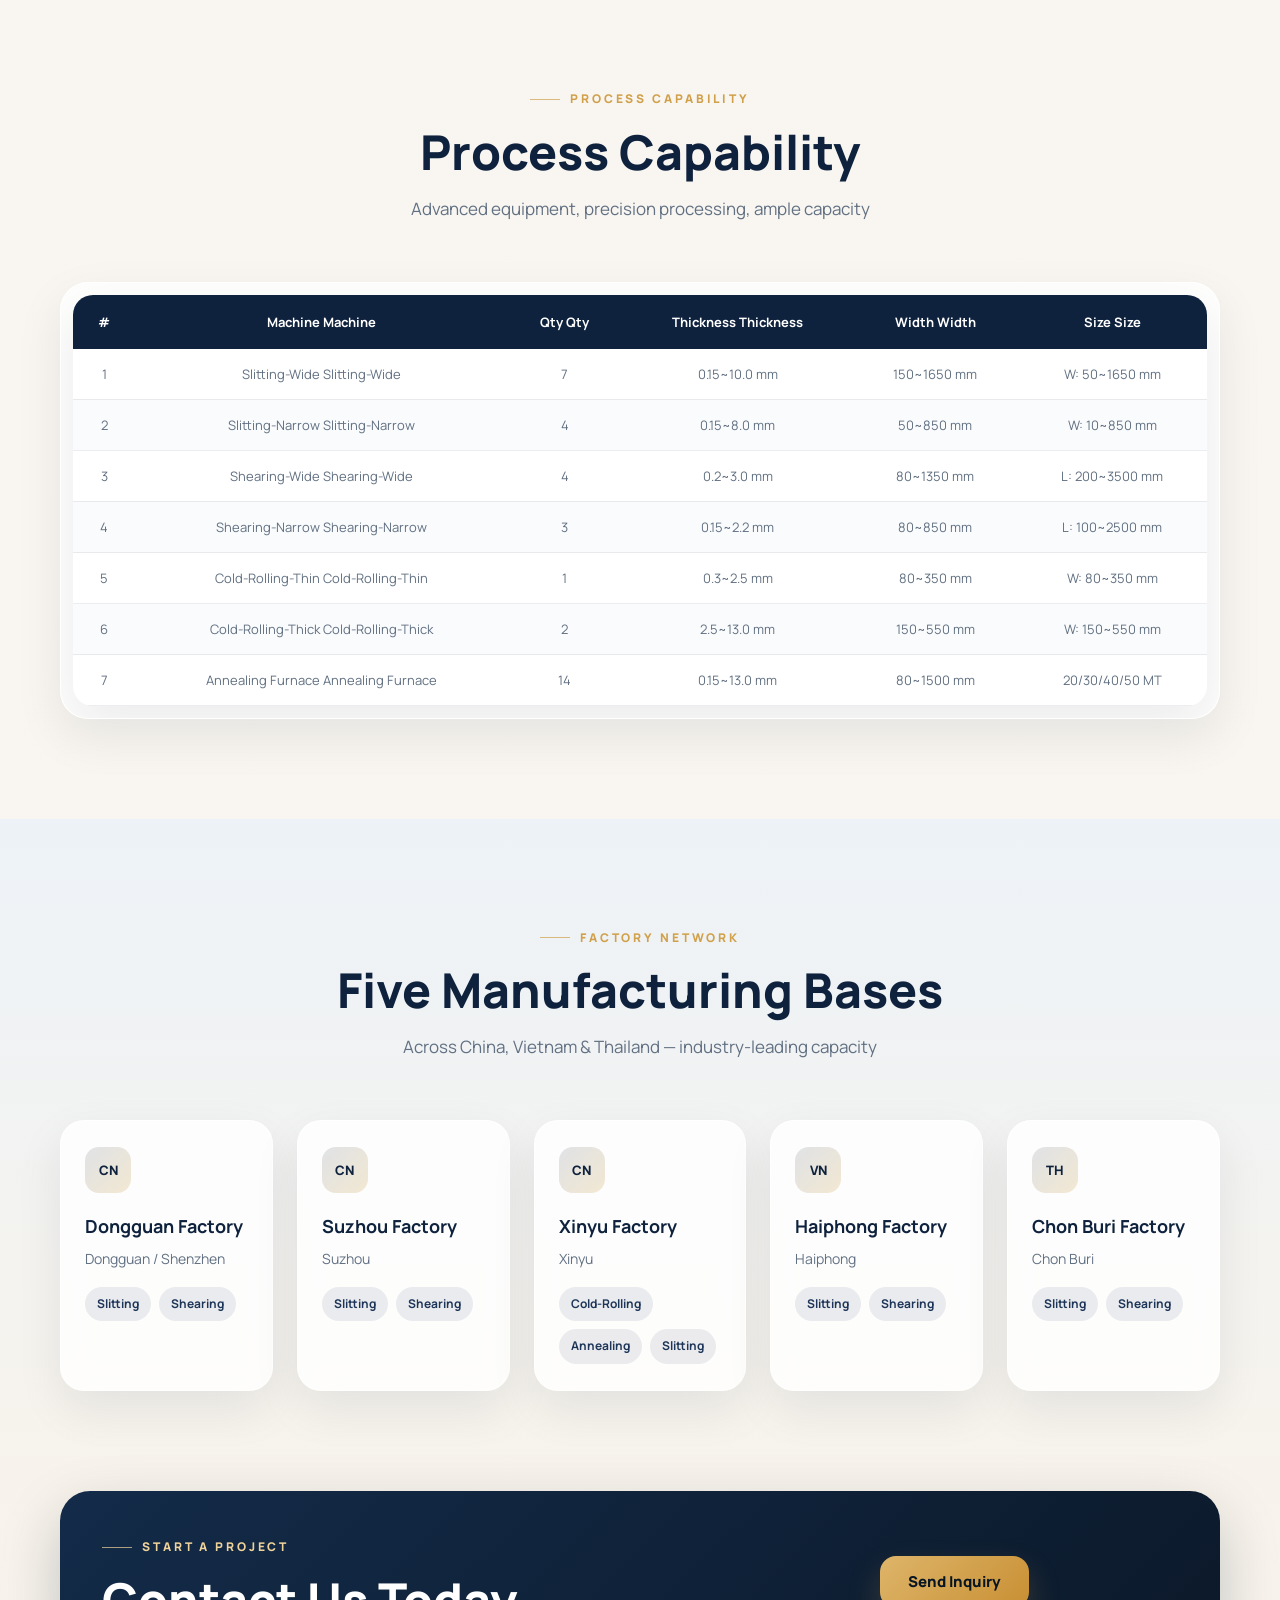
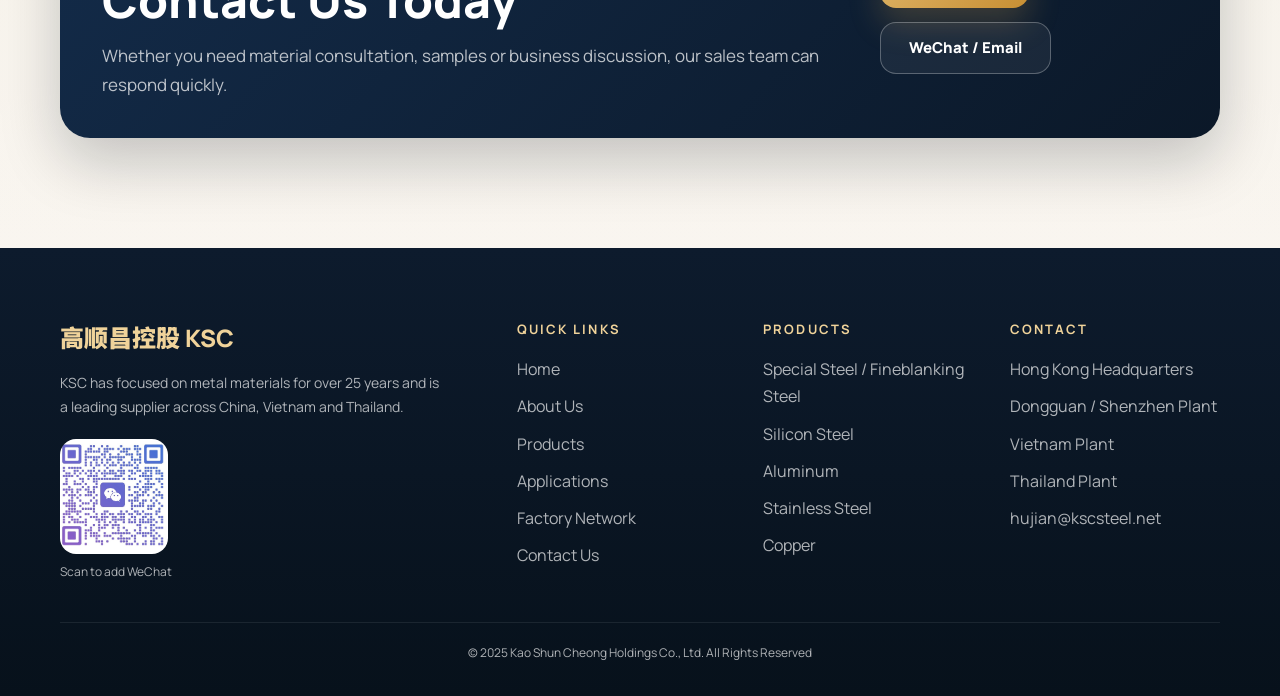
==== commit f846ffc0: "SEO优化：更新Title/Meta标签，新增牌号展示区块，增强多语言表单placeholder，社交分享标签" ====
--- a/index.html
+++ b/index.html
@@ -3,8 +3,17 @@
 <head>
   <meta charset="UTF-8">
   <meta name="viewport" content="width=device-width, initial-scale=1.0">
-  <title>高顺昌控股有限公司 KSC — 金属材料专家</title>
-  <meta name="description" content="高顺昌控股有限公司（KSC）专注特钢、矽钢片、铝材、不锈钢、铜材25年，中国·越南·泰国五大生产基地，服务世界一流客户。">
+  <title>S45C_42CrMo4_AL6061_SUS301_矽钢片供应商_高顺昌KSC</title>
+  <meta name="description" content="高顺昌KSC专业供应S45C、42CrMo4、65Mn、AL6061、AL5052、SUS301、SUS304、B20AT、50W290、C52100等特钢、铝材、不锈钢、矽钢片与铜材，支持分条、剪板、冷轧、退火加工。">
+  <link rel="canonical" href="https://ksc-steel.com/">
+  <meta name="robots" content="index,follow">
+  <meta property="og:type" content="website">
+  <meta property="og:site_name" content="高顺昌 KSC">
+  <meta property="og:title" content="S45C_42CrMo4_AL6061_SUS301_矽钢片供应商_高顺昌KSC">
+  <meta property="og:description" content="高顺昌KSC专业供应S45C、42CrMo4、65Mn、AL6061、AL5052、SUS301、SUS304、B20AT、50W290、C52100等特钢、铝材、不锈钢、矽钢片与铜材，支持分条、剪板、冷轧、退火加工。">
+  <meta property="og:url" content="https://ksc-steel.com/">
+  <meta property="og:image" content="https://ksc-steel.com/images/cover.jpeg">
+  <meta name="twitter:card" content="summary_large_image">
   <link rel="stylesheet" href="styles.css?v=20260507k">
 </head>
 <body data-page="home">
@@ -99,6 +108,37 @@
   </div>
 </section>
 
+<section class="section">
+  <div class="section-title reveal">
+    <span class="section-kicker">Popular Grades</span>
+    <h2>常用牌号与热门搜索型号</h2>
+    <p>网站现已重点覆盖 S45C、42CrMo4、65Mn、20CrMnTiH、AL6061、AL5052、SUS301、SUS304、B20AT、50W290 与 C52100 等常用型号，方便客户按牌号、用途和加工方式快速筛选。</p>
+    <p><a href="materials.html#steel">查看特钢型号</a> · <a href="materials.html#aluminum">查看铝材型号</a> · <a href="materials.html#silicon">查看矽钢片型号</a> · <a href="materials.html#stainless">查看不锈钢型号</a> · <a href="materials.html#copper">查看铜材型号</a></p>
+  </div>
+  <div class="flow-grid">
+    <div class="flow-card reveal">
+      <span>01</span>
+      <h3>特钢</h3>
+      <p>S35C、S45C、SK85、42CrMo4、16MnCr5、20CrMnTiH，适合齿轮、弹簧、轴类和高强度结构件。</p>
+    </div>
+    <div class="flow-card reveal">
+      <span>02</span>
+      <h3>铝材与不锈钢</h3>
+      <p>AL6061、AL7075、AL5052、SUS301、SUS304、SUS316，常用于电池壳体、散热件、连接件与精密冲压件。</p>
+    </div>
+    <div class="flow-card reveal">
+      <span>03</span>
+      <h3>矽钢片与铜材</h3>
+      <p>B20AT、B35A250、50W290、C52100 等型号适用于电机铁芯、变压器铁芯、导电片与连接器零件。</p>
+    </div>
+    <div class="flow-card reveal">
+      <span>04</span>
+      <h3>加工支持</h3>
+      <p>支持分条、剪板、冷轧与退火，按厚度、宽度、公差、毛刺和包装要求安排交付。</p>
+    </div>
+  </div>
+</section>
+
 <section class="rfq-strip reveal">
   <div class="rfq-strip-copy">
     <span class="section-kicker" data-i18n="home" data-i18n-key="rfq_kicker">Fast Inquiry</span>
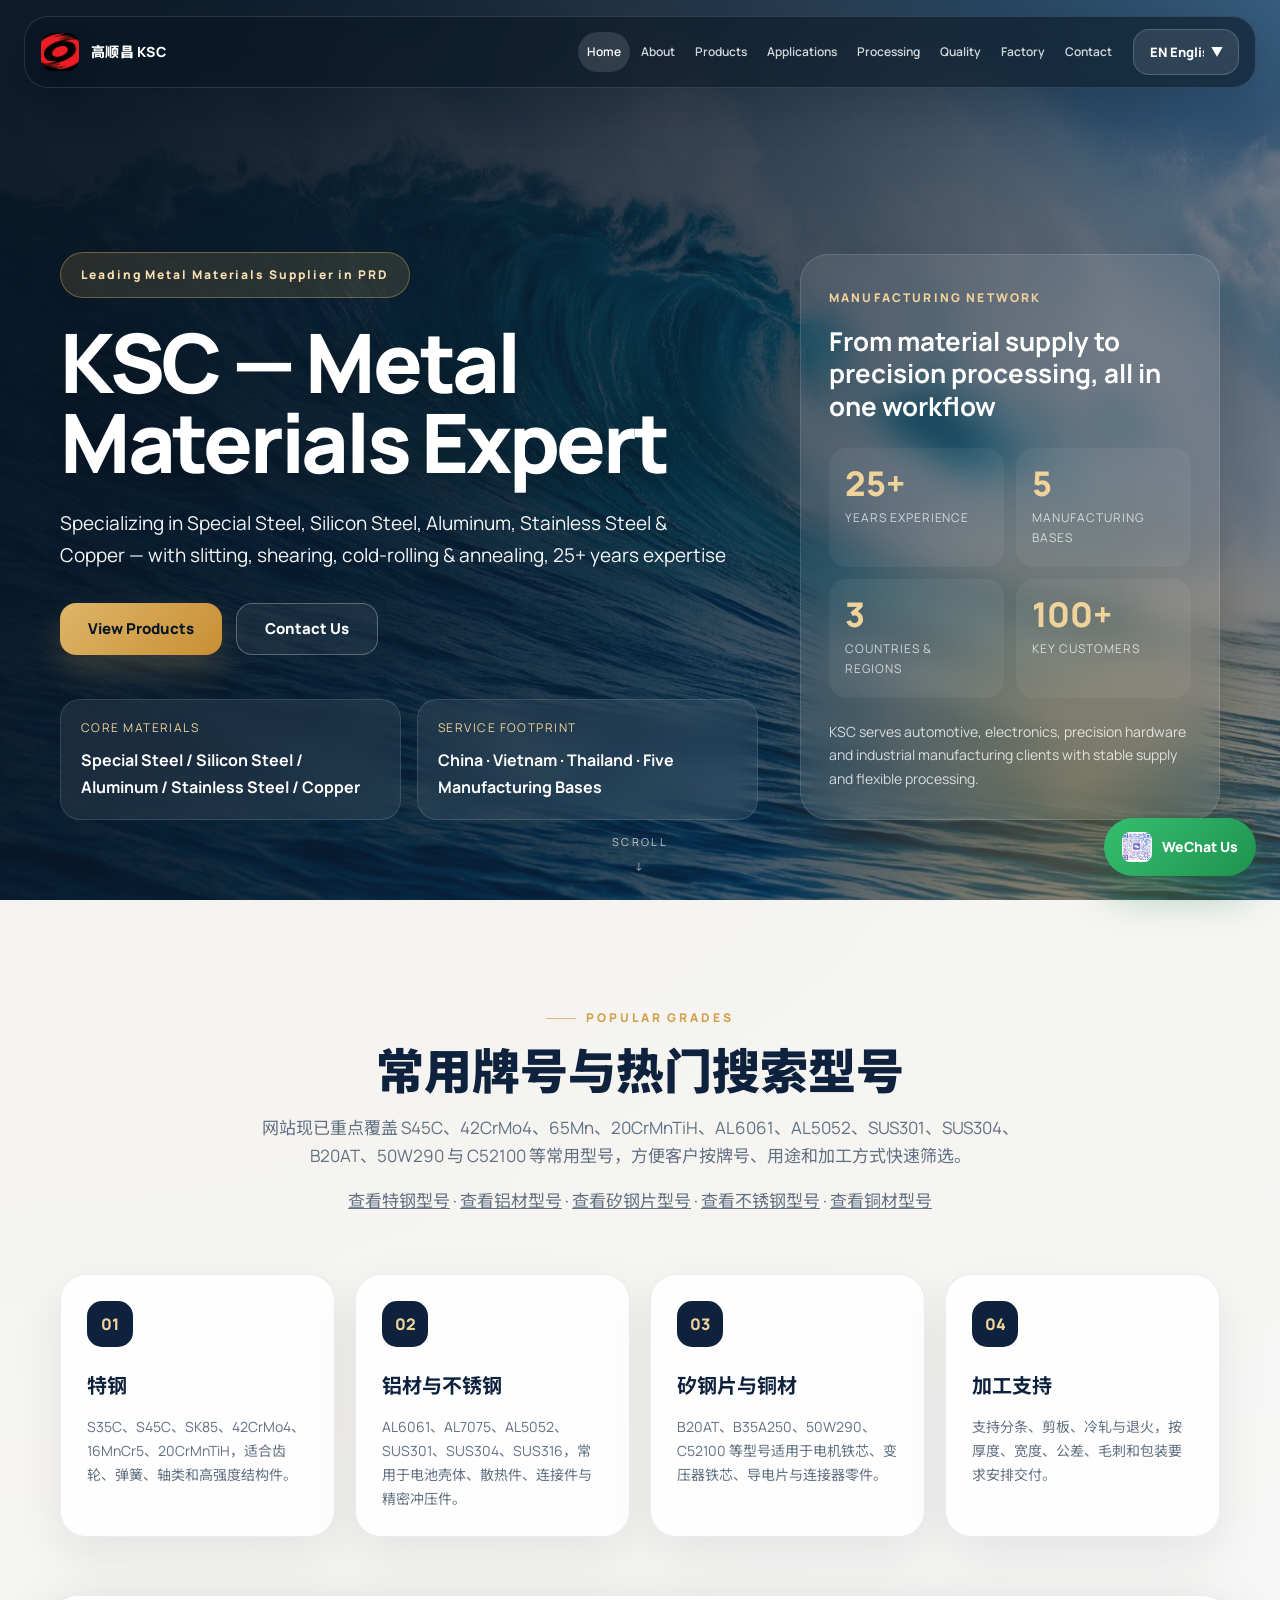
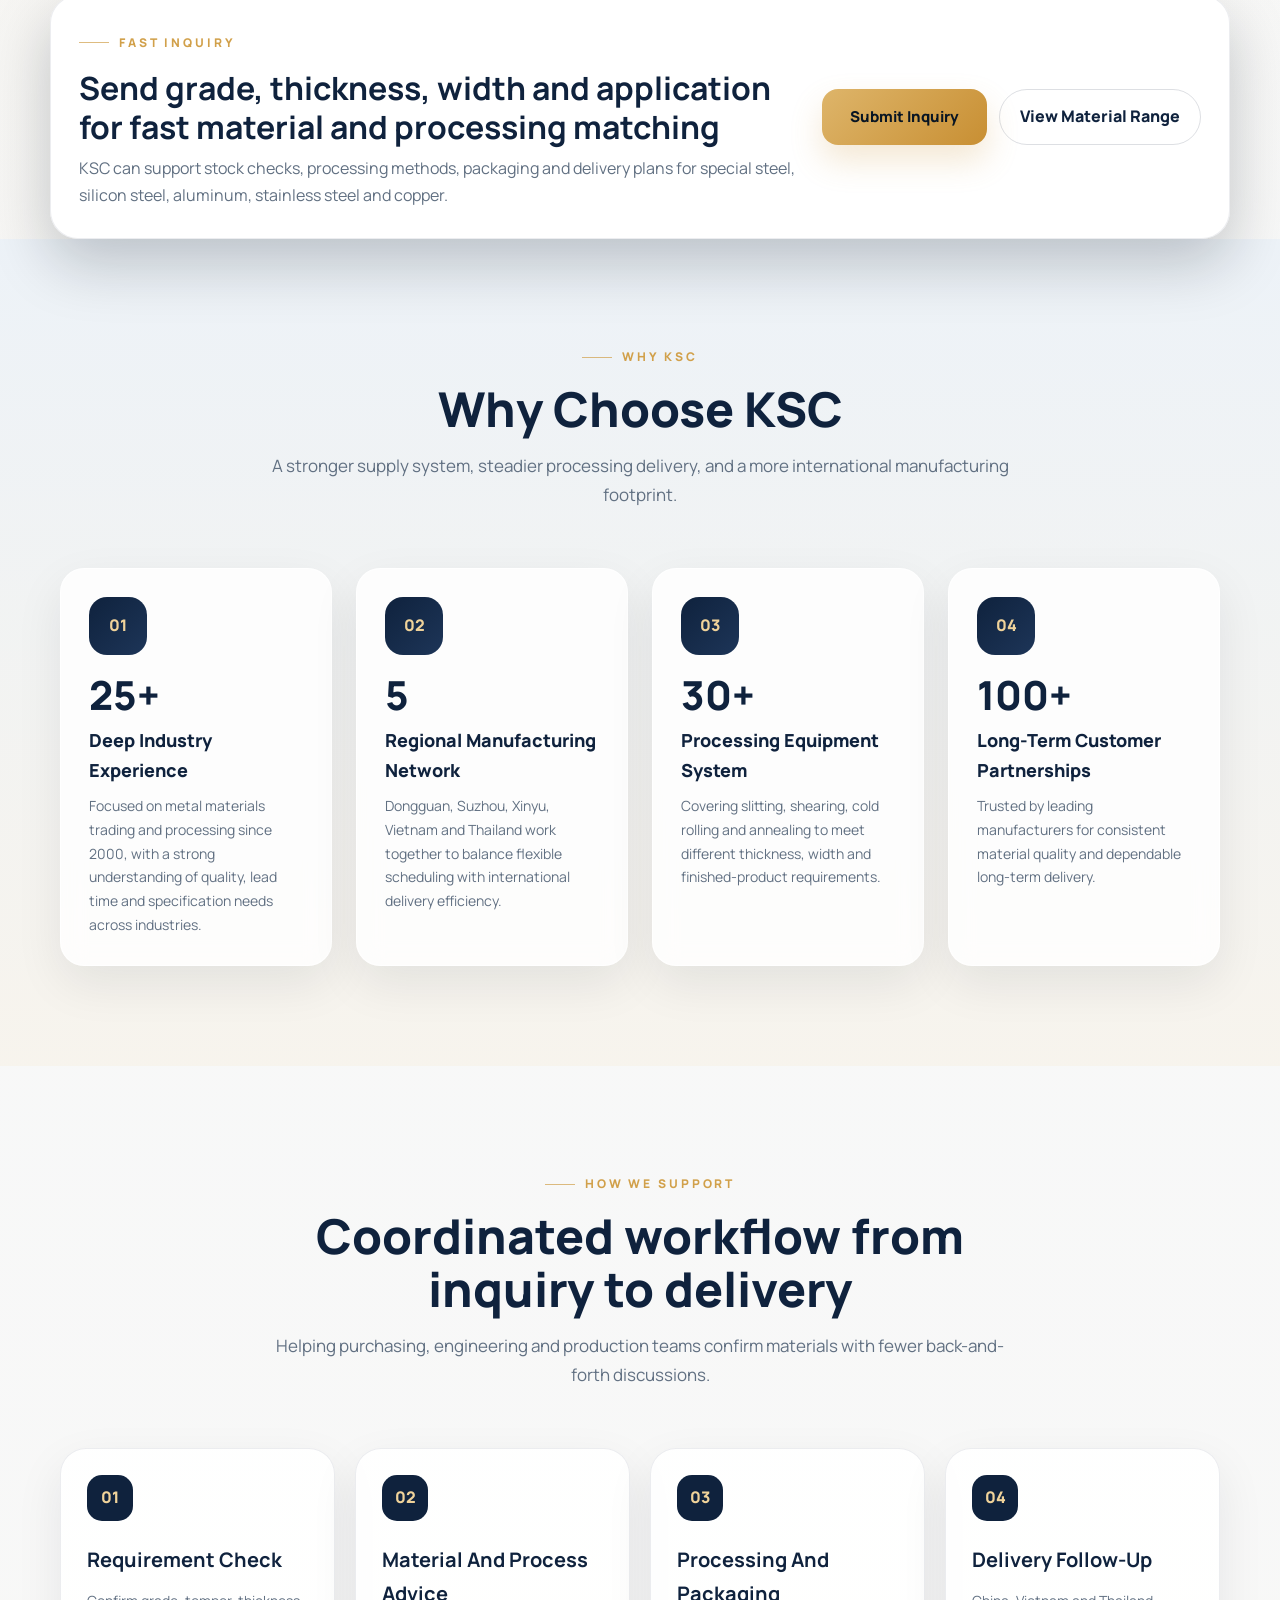
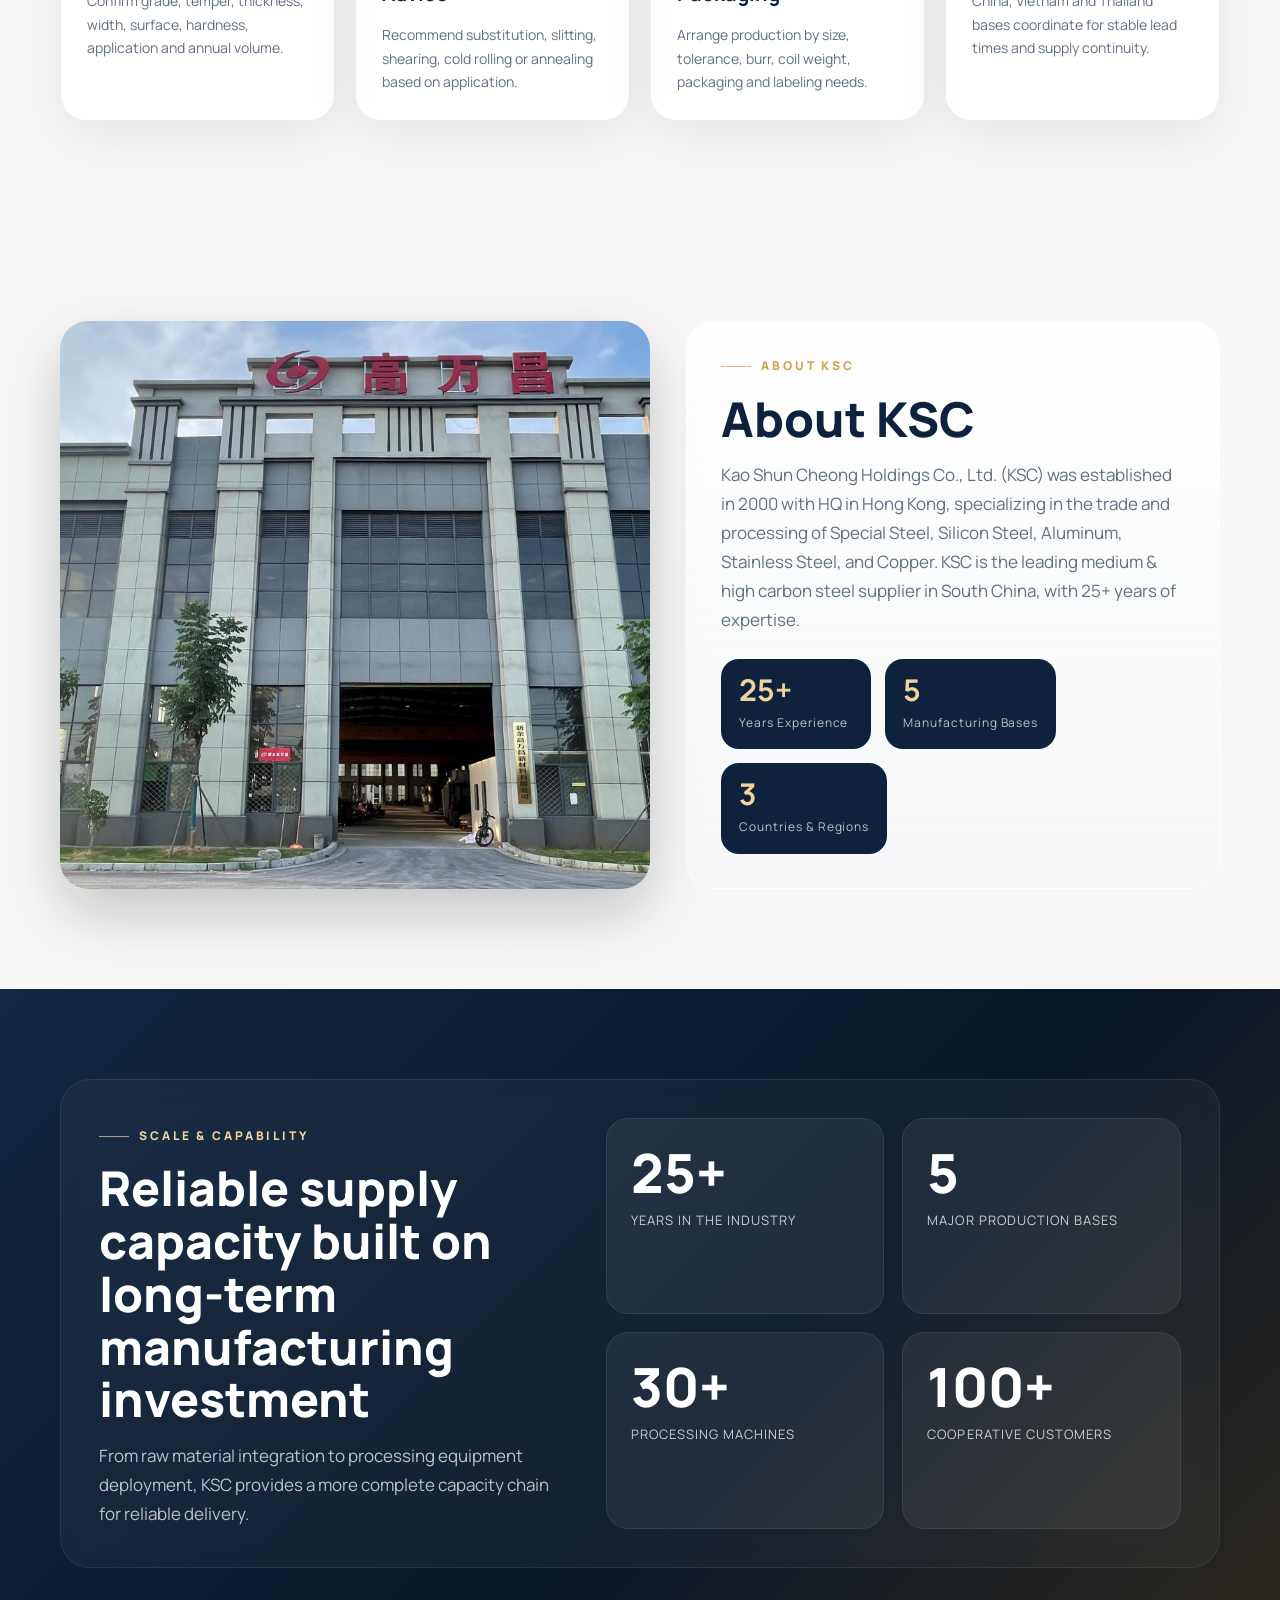
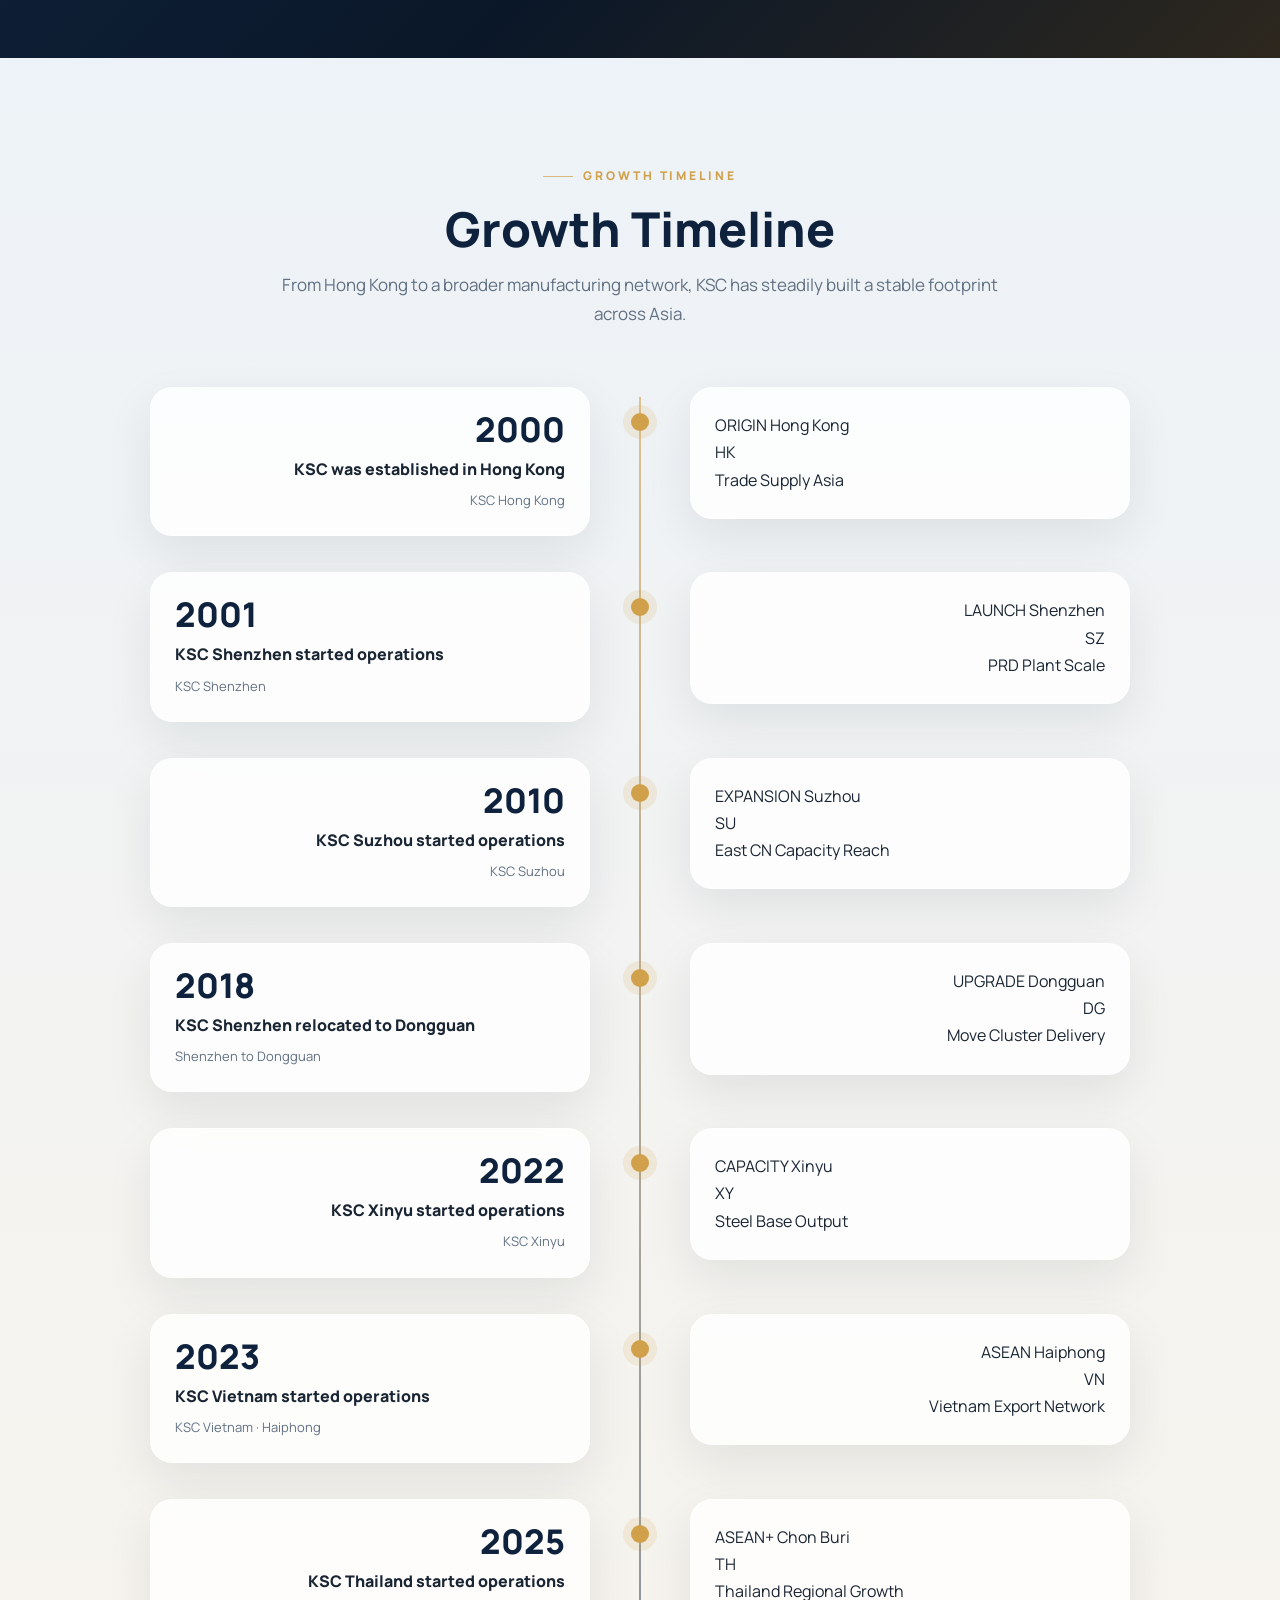
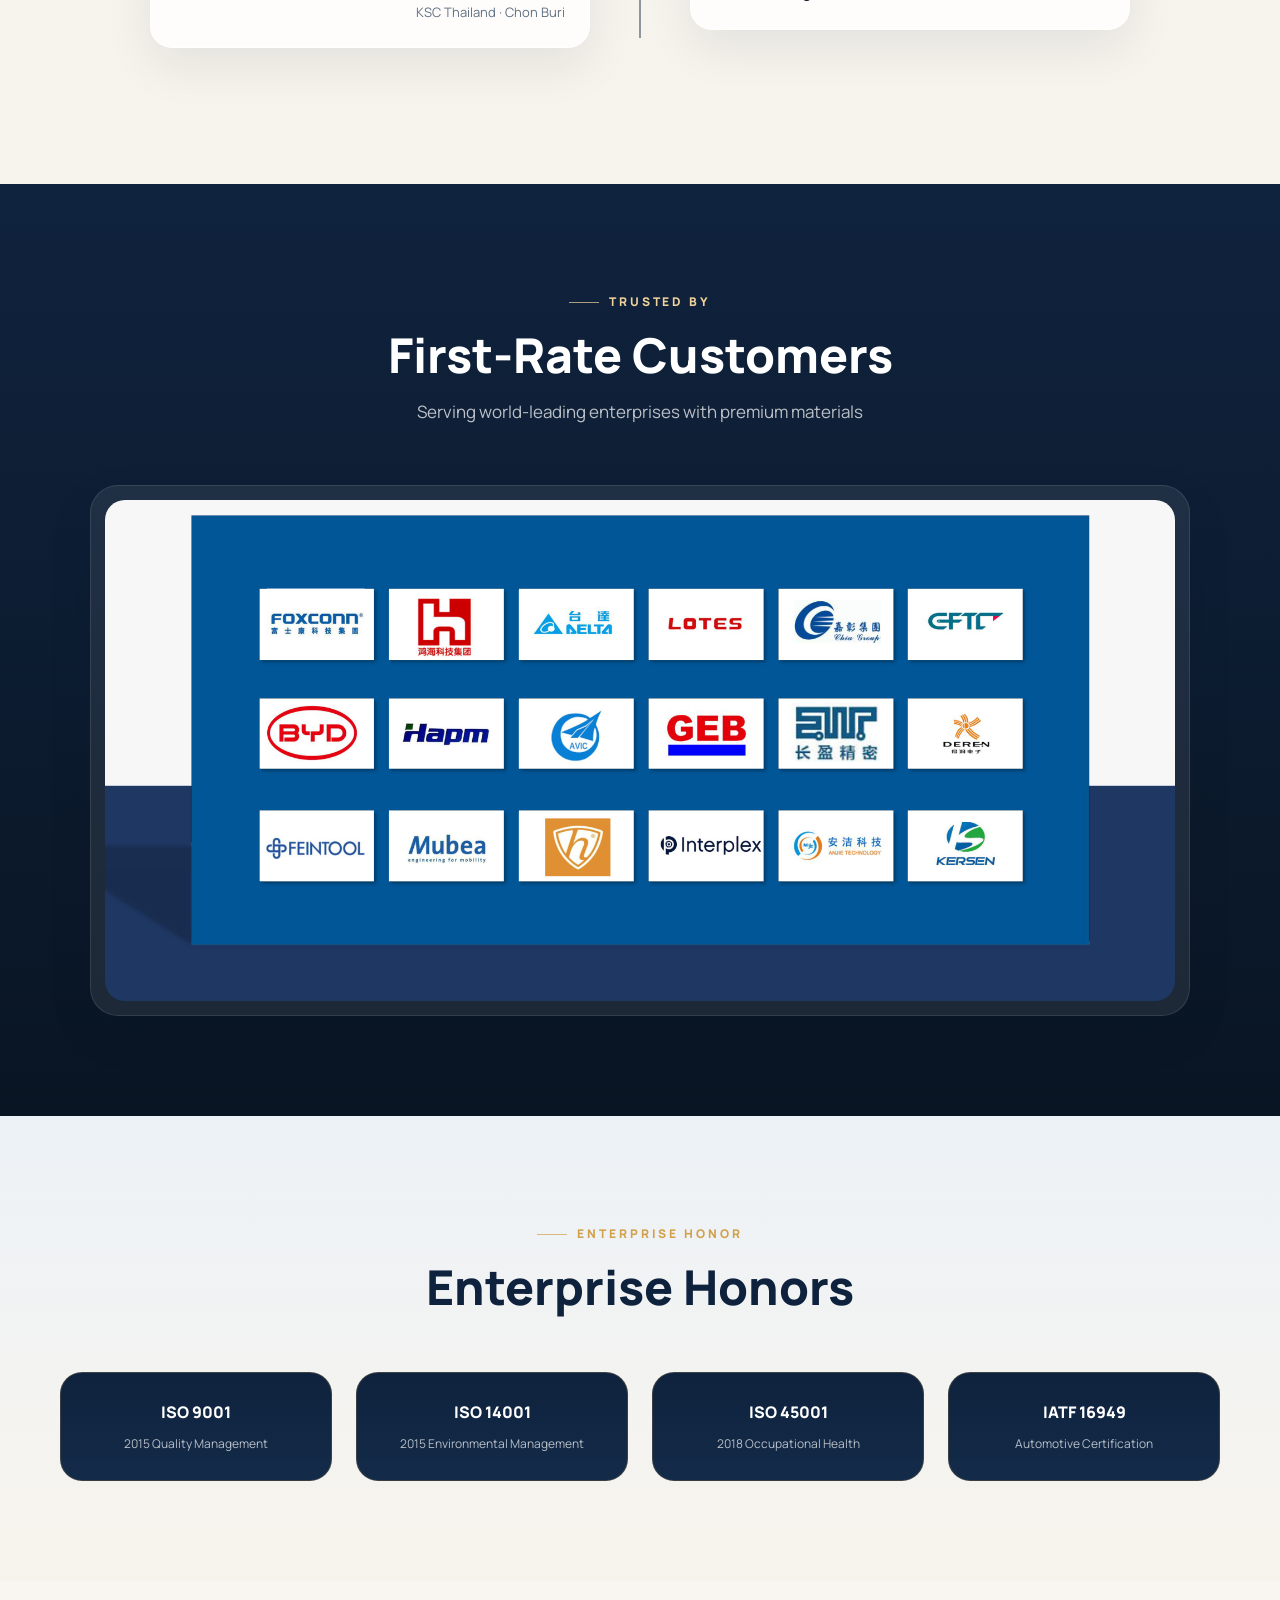
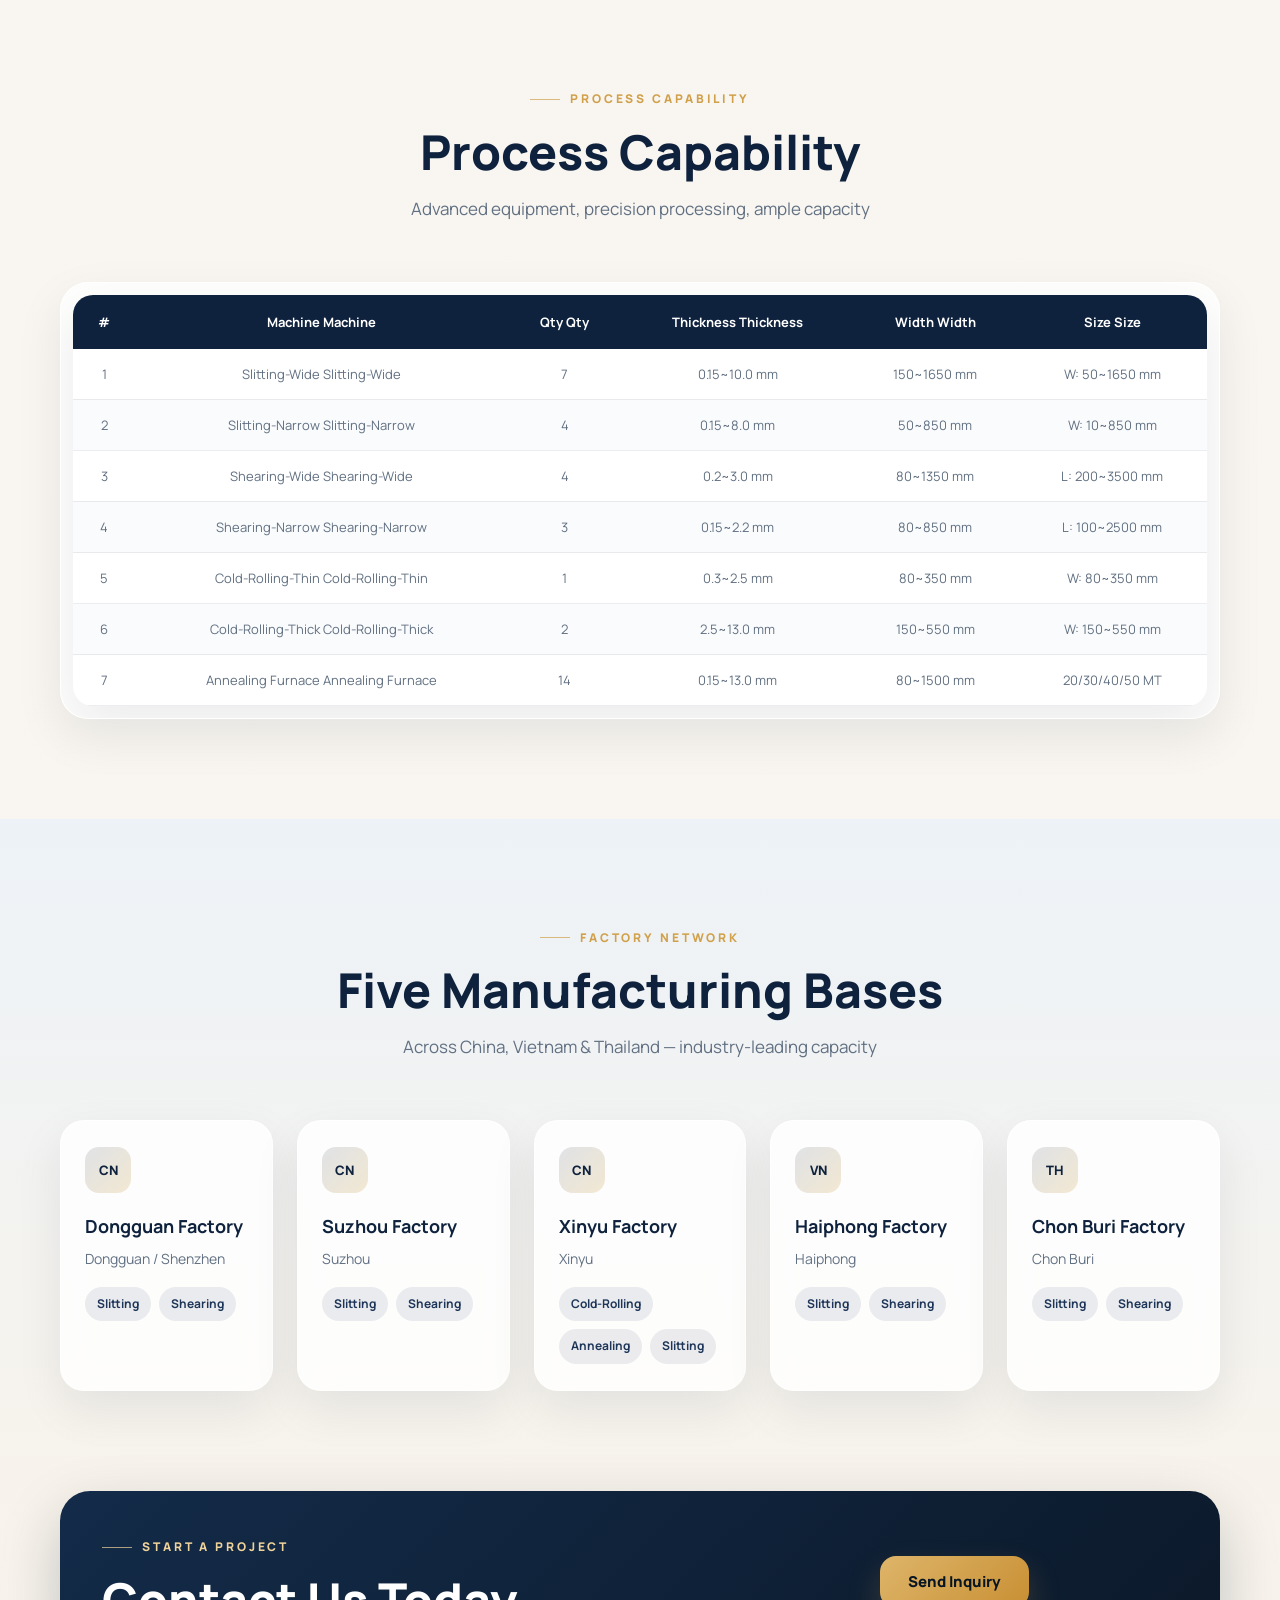
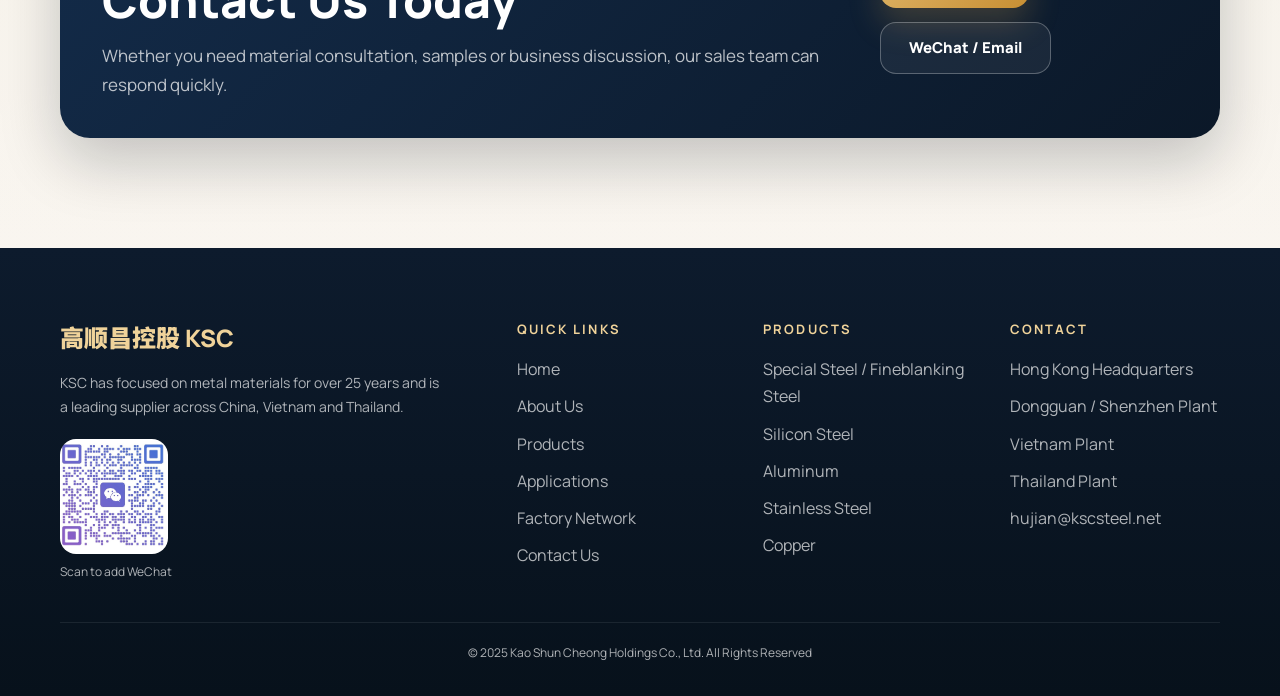
==== commit 39a5a8cd: "Update index.html - 2026-05-11" ====
--- a/index.html
+++ b/index.html
@@ -56,7 +56,7 @@
   <div class="hero-overlay"></div>
   <div class="hero-grid">
     <div class="hero-copy">
-      <div class="hero-badge" data-i18n="hero" data-i18n-key="badge">珠三角领先金属材料供应商</div>
+      <div class="hero-badge anim-fade-up" data-i18n="hero" data-i18n-key="badge">珠三角领先金属材料供应商</div>
       <h1 class="anim-fade-up delay-1" data-i18n="hero" data-i18n-key="h1">高顺昌 — 金属材料专家</h1>
       <p class="anim-fade-up delay-2" data-i18n="hero" data-i18n-key="p">专业销售特钢、矽钢片、铝材、不锈钢、铜材，提供分条/剪板/冷轧/退火等加工服务，深耕行业超过25年</p>
       <div class="hero-btns anim-fade-up delay-3">
@@ -81,19 +81,19 @@
       </div>
       <div class="hero-panel-stats">
         <div class="hero-stat">
-          <div class="hero-stat-num">25+</div>
+          <div class="hero-stat-num countup" data-countup="25" data-countup-suffix="+">25+</div>
           <div class="hero-stat-label" data-i18n="stat" data-i18n-key="years">年行业经验</div>
         </div>
         <div class="hero-stat">
-          <div class="hero-stat-num">5</div>
+          <div class="hero-stat-num countup" data-countup="5">5</div>
           <div class="hero-stat-label" data-i18n="stat" data-i18n-key="bases">个生产基地</div>
         </div>
         <div class="hero-stat">
-          <div class="hero-stat-num">3</div>
+          <div class="hero-stat-num countup" data-countup="3">3</div>
           <div class="hero-stat-label" data-i18n="stat" data-i18n-key="countries">个国家和地区</div>
         </div>
         <div class="hero-stat">
-          <div class="hero-stat-num">100+</div>
+          <div class="hero-stat-num countup" data-countup="100" data-countup-suffix="+">100+</div>
           <div class="hero-stat-label" data-i18n="home" data-i18n-key="panel_clients">合作客户</div>
         </div>
       </div>
@@ -160,25 +160,25 @@
   <div class="value-grid">
     <div class="value-card reveal">
       <div class="value-icon">01</div>
-      <div class="value-num">25+</div>
+      <div class="value-num countup" data-countup="25" data-countup-suffix="+">25+</div>
       <div class="value-title" data-i18n="home" data-i18n-key="v1_title">行业经验沉淀</div>
       <div class="value-desc" data-i18n="home" data-i18n-key="v1_desc">自 2000 年起专注金属材料贸易与加工，熟悉多行业对品质、交期与规格的要求。</div>
     </div>
     <div class="value-card reveal">
       <div class="value-icon">02</div>
-      <div class="value-num">5</div>
+      <div class="value-num countup" data-countup="5">5</div>
       <div class="value-title" data-i18n="home" data-i18n-key="v2_title">跨区域生产网络</div>
       <div class="value-desc" data-i18n="home" data-i18n-key="v2_desc">东莞、苏州、新余、越南、泰国协同布局，兼顾灵活调度与国际交付效率。</div>
     </div>
     <div class="value-card reveal">
       <div class="value-icon">03</div>
-      <div class="value-num">30+</div>
+      <div class="value-num countup" data-countup="30" data-countup-suffix="+">30+</div>
       <div class="value-title" data-i18n="home" data-i18n-key="v3_title">加工设备体系</div>
       <div class="value-desc" data-i18n="home" data-i18n-key="v3_desc">覆盖分条、剪板、冷轧、退火等核心工艺，适配不同厚度、宽度与成品要求。</div>
     </div>
     <div class="value-card reveal">
       <div class="value-icon">04</div>
-      <div class="value-num">100+</div>
+      <div class="value-num countup" data-countup="100" data-countup-suffix="+">100+</div>
       <div class="value-title" data-i18n="home" data-i18n-key="v4_title">长期合作客户</div>
       <div class="value-desc" data-i18n="home" data-i18n-key="v4_desc">持续服务多家头部制造企业，在稳定交付与材料一致性方面形成长期口碑。</div>
     </div>
@@ -251,19 +251,19 @@
     </div>
     <div class="stats-grid">
       <div class="stat-item">
-        <div class="stat-num">25<span>+</span></div>
+        <div class="stat-num"><span class="countup" data-countup="25">25</span><span>+</span></div>
         <div class="stat-label" data-i18n="home" data-i18n-key="stats_years">年深耕行业</div>
       </div>
       <div class="stat-item">
-        <div class="stat-num">5</div>
+        <div class="stat-num"><span class="countup" data-countup="5">5</span></div>
         <div class="stat-label" data-i18n="home" data-i18n-key="stats_bases">大生产基地</div>
       </div>
       <div class="stat-item">
-        <div class="stat-num">30<span>+</span></div>
+        <div class="stat-num"><span class="countup" data-countup="30">30</span><span>+</span></div>
         <div class="stat-label" data-i18n="home" data-i18n-key="stats_machines">台加工设备</div>
       </div>
       <div class="stat-item">
-        <div class="stat-num">100<span>+</span></div>
+        <div class="stat-num"><span class="countup" data-countup="100">100</span><span>+</span></div>
         <div class="stat-label" data-i18n="home" data-i18n-key="stats_clients">合作客户</div>
       </div>
     </div>
@@ -280,37 +280,135 @@
     <div class="timeline-item reveal">
       <div class="timeline-left"><div class="timeline-year">2000</div><div class="timeline-event" data-i18n="home" data-i18n-key="t2000">香港注册成立高顺昌</div><div class="timeline-loc">KSC Hong Kong</div></div>
       <div class="timeline-track"><div class="timeline-dot"></div></div>
-      <div class="timeline-right"></div>
-    </div>
-    <div class="timeline-item reveal">
-      <div class="timeline-left"></div>
+      <div class="timeline-right timeline-visual">
+        <div class="timeline-visual-top">
+          <span class="timeline-visual-chip">ORIGIN</span>
+          <span class="timeline-visual-city">Hong Kong</span>
+        </div>
+        <div class="timeline-visual-code">HK</div>
+        <div class="timeline-visual-bars" aria-hidden="true">
+          <span></span><span></span><span></span>
+        </div>
+        <div class="timeline-visual-tags">
+          <span>Trade</span>
+          <span>Supply</span>
+          <span>Asia</span>
+        </div>
+      </div>
+    </div>
+    <div class="timeline-item reveal">
+      <div class="timeline-left timeline-visual">
+        <div class="timeline-visual-top">
+          <span class="timeline-visual-chip">LAUNCH</span>
+          <span class="timeline-visual-city">Shenzhen</span>
+        </div>
+        <div class="timeline-visual-code">SZ</div>
+        <div class="timeline-visual-bars" aria-hidden="true">
+          <span></span><span></span><span></span>
+        </div>
+        <div class="timeline-visual-tags">
+          <span>PRD</span>
+          <span>Plant</span>
+          <span>Scale</span>
+        </div>
+      </div>
       <div class="timeline-track"><div class="timeline-dot"></div></div>
       <div class="timeline-right"><div class="timeline-year">2001</div><div class="timeline-event" data-i18n="home" data-i18n-key="t2001">深圳高顺昌投产</div><div class="timeline-loc">KSC Shenzhen</div></div>
     </div>
     <div class="timeline-item reveal">
       <div class="timeline-left"><div class="timeline-year">2010</div><div class="timeline-event" data-i18n="home" data-i18n-key="t2010">苏州高万昌投产</div><div class="timeline-loc">KSC Suzhou</div></div>
       <div class="timeline-track"><div class="timeline-dot"></div></div>
-      <div class="timeline-right"></div>
-    </div>
-    <div class="timeline-item reveal">
-      <div class="timeline-left"></div>
+      <div class="timeline-right timeline-visual">
+        <div class="timeline-visual-top">
+          <span class="timeline-visual-chip">EXPANSION</span>
+          <span class="timeline-visual-city">Suzhou</span>
+        </div>
+        <div class="timeline-visual-code">SU</div>
+        <div class="timeline-visual-bars" aria-hidden="true">
+          <span></span><span></span><span></span>
+        </div>
+        <div class="timeline-visual-tags">
+          <span>East CN</span>
+          <span>Capacity</span>
+          <span>Reach</span>
+        </div>
+      </div>
+    </div>
+    <div class="timeline-item reveal">
+      <div class="timeline-left timeline-visual">
+        <div class="timeline-visual-top">
+          <span class="timeline-visual-chip">UPGRADE</span>
+          <span class="timeline-visual-city">Dongguan</span>
+        </div>
+        <div class="timeline-visual-code">DG</div>
+        <div class="timeline-visual-bars" aria-hidden="true">
+          <span></span><span></span><span></span>
+        </div>
+        <div class="timeline-visual-tags">
+          <span>Move</span>
+          <span>Cluster</span>
+          <span>Delivery</span>
+        </div>
+      </div>
       <div class="timeline-track"><div class="timeline-dot"></div></div>
       <div class="timeline-right"><div class="timeline-year">2018</div><div class="timeline-event" data-i18n="home" data-i18n-key="t2018">深圳高顺昌迁至东莞</div><div class="timeline-loc">Shenzhen to Dongguan</div></div>
     </div>
     <div class="timeline-item reveal">
       <div class="timeline-left"><div class="timeline-year">2022</div><div class="timeline-event" data-i18n="home" data-i18n-key="t2022">新余高万昌投产</div><div class="timeline-loc">KSC Xinyu</div></div>
       <div class="timeline-track"><div class="timeline-dot"></div></div>
-      <div class="timeline-right"></div>
-    </div>
-    <div class="timeline-item reveal">
-      <div class="timeline-left"></div>
+      <div class="timeline-right timeline-visual">
+        <div class="timeline-visual-top">
+          <span class="timeline-visual-chip">CAPACITY</span>
+          <span class="timeline-visual-city">Xinyu</span>
+        </div>
+        <div class="timeline-visual-code">XY</div>
+        <div class="timeline-visual-bars" aria-hidden="true">
+          <span></span><span></span><span></span>
+        </div>
+        <div class="timeline-visual-tags">
+          <span>Steel</span>
+          <span>Base</span>
+          <span>Output</span>
+        </div>
+      </div>
+    </div>
+    <div class="timeline-item reveal">
+      <div class="timeline-left timeline-visual">
+        <div class="timeline-visual-top">
+          <span class="timeline-visual-chip">ASEAN</span>
+          <span class="timeline-visual-city">Haiphong</span>
+        </div>
+        <div class="timeline-visual-code">VN</div>
+        <div class="timeline-visual-bars" aria-hidden="true">
+          <span></span><span></span><span></span>
+        </div>
+        <div class="timeline-visual-tags">
+          <span>Vietnam</span>
+          <span>Export</span>
+          <span>Network</span>
+        </div>
+      </div>
       <div class="timeline-track"><div class="timeline-dot"></div></div>
       <div class="timeline-right"><div class="timeline-year">2023</div><div class="timeline-event" data-i18n="home" data-i18n-key="t2023">越南高顺昌投产</div><div class="timeline-loc">KSC Vietnam · Haiphong</div></div>
     </div>
     <div class="timeline-item reveal">
       <div class="timeline-left"><div class="timeline-year">2025</div><div class="timeline-event" data-i18n="home" data-i18n-key="t2025">泰国高顺昌投产</div><div class="timeline-loc">KSC Thailand · Chon Buri</div></div>
       <div class="timeline-track"><div class="timeline-dot"></div></div>
-      <div class="timeline-right"></div>
+      <div class="timeline-right timeline-visual">
+        <div class="timeline-visual-top">
+          <span class="timeline-visual-chip">ASEAN+</span>
+          <span class="timeline-visual-city">Chon Buri</span>
+        </div>
+        <div class="timeline-visual-code">TH</div>
+        <div class="timeline-visual-bars" aria-hidden="true">
+          <span></span><span></span><span></span>
+        </div>
+        <div class="timeline-visual-tags">
+          <span>Thailand</span>
+          <span>Regional</span>
+          <span>Growth</span>
+        </div>
+      </div>
     </div>
   </div>
 </section>
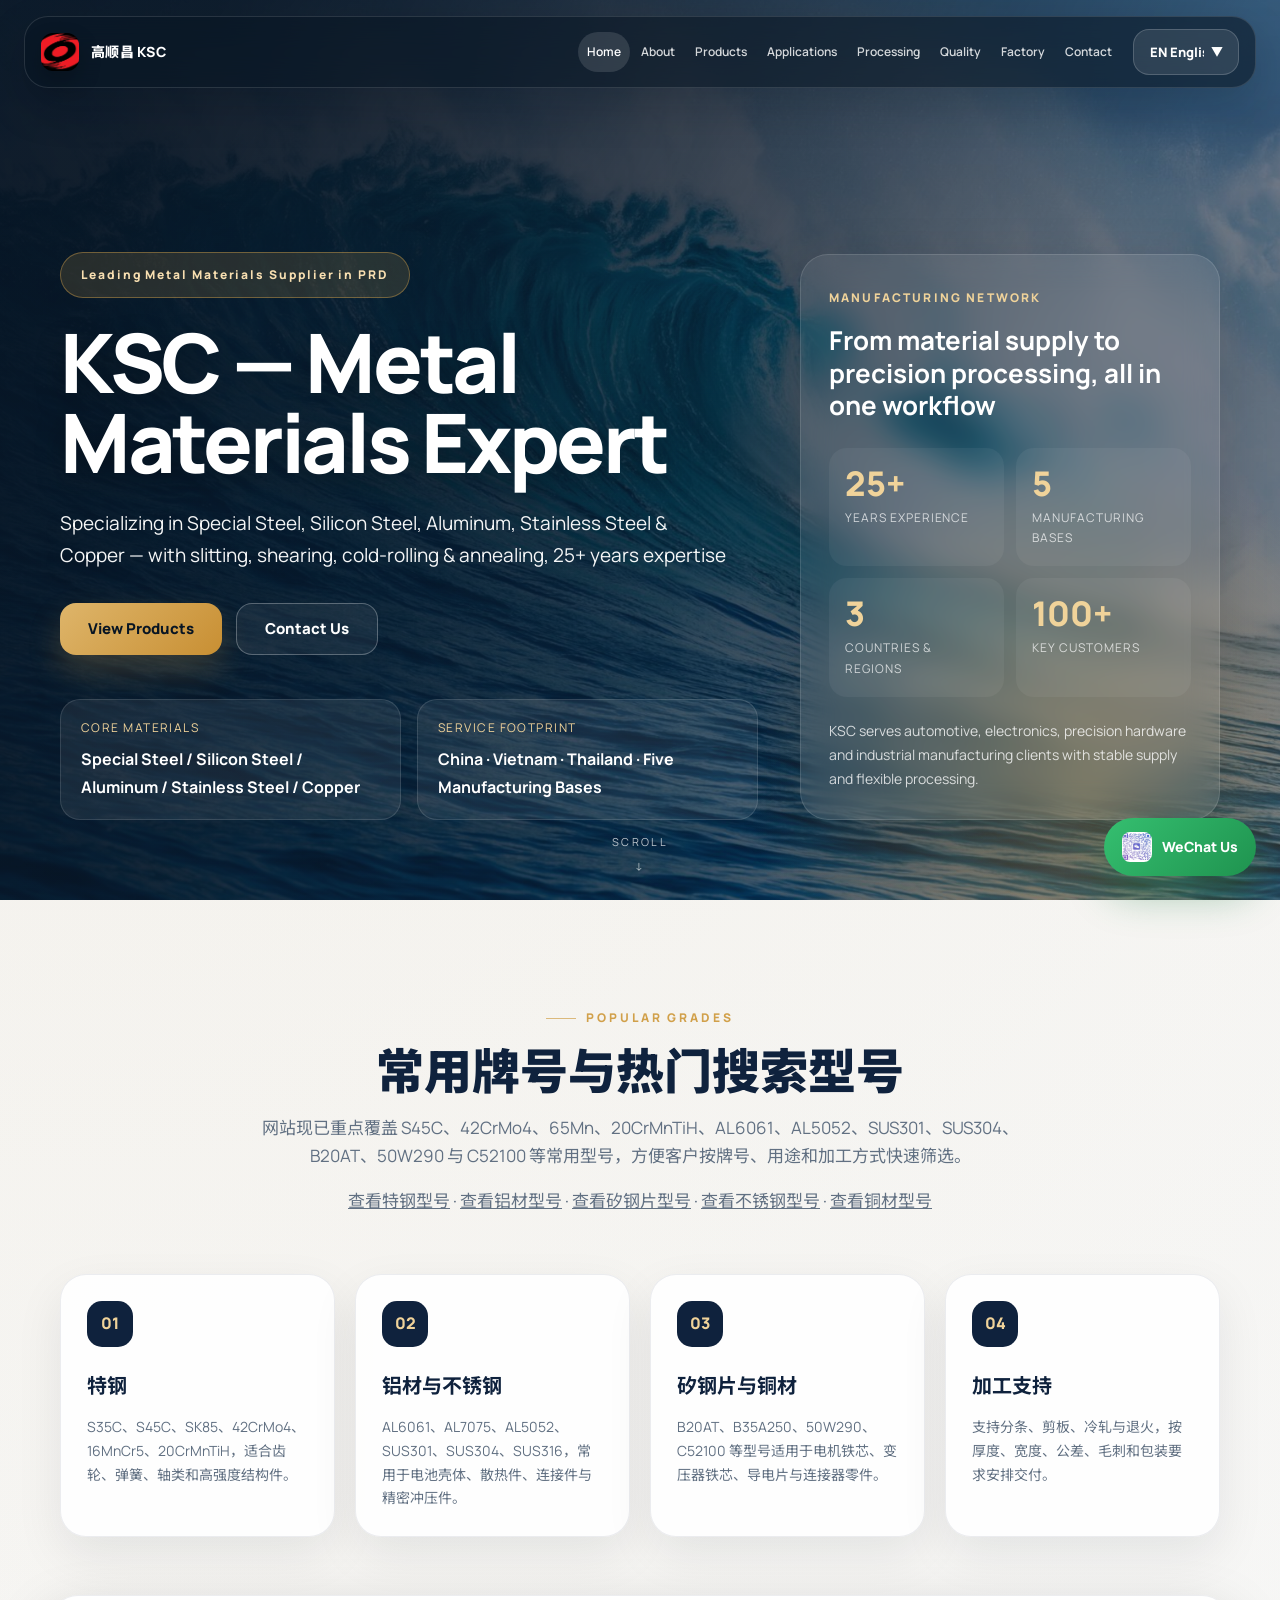
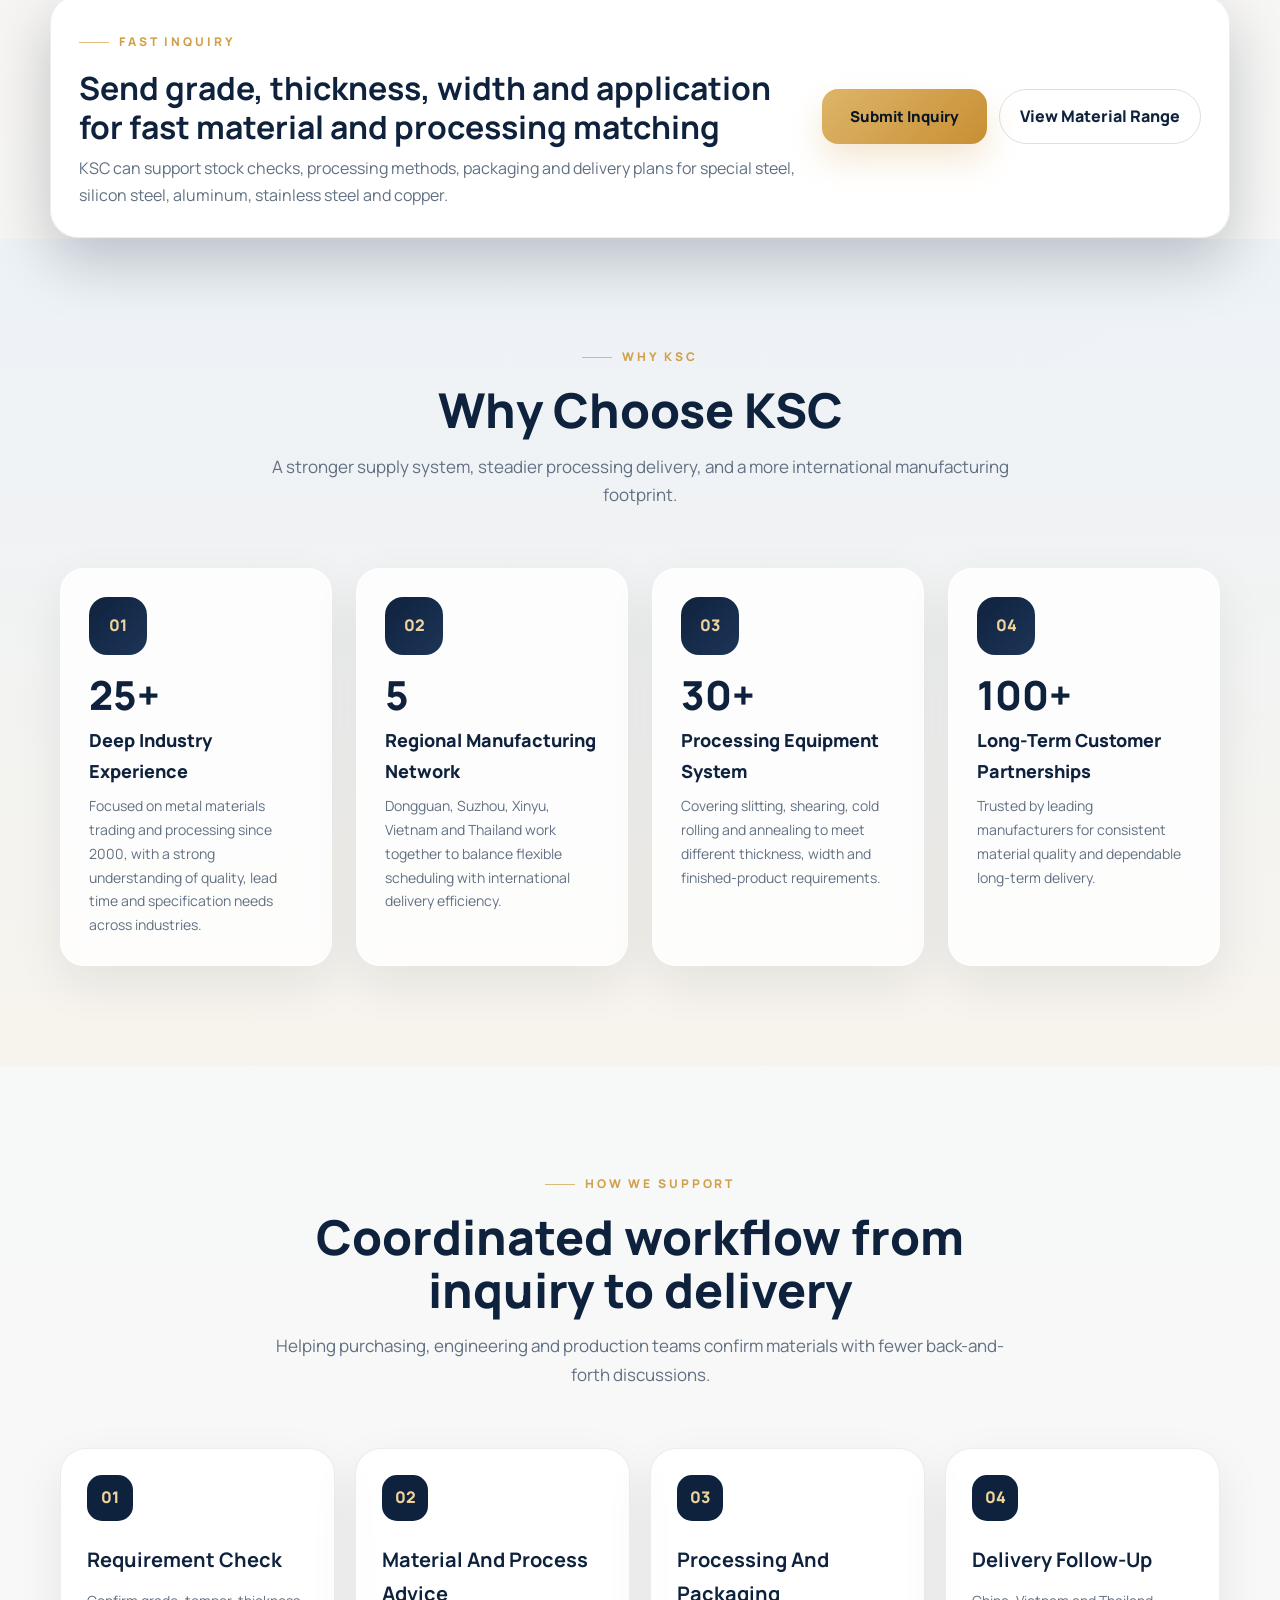
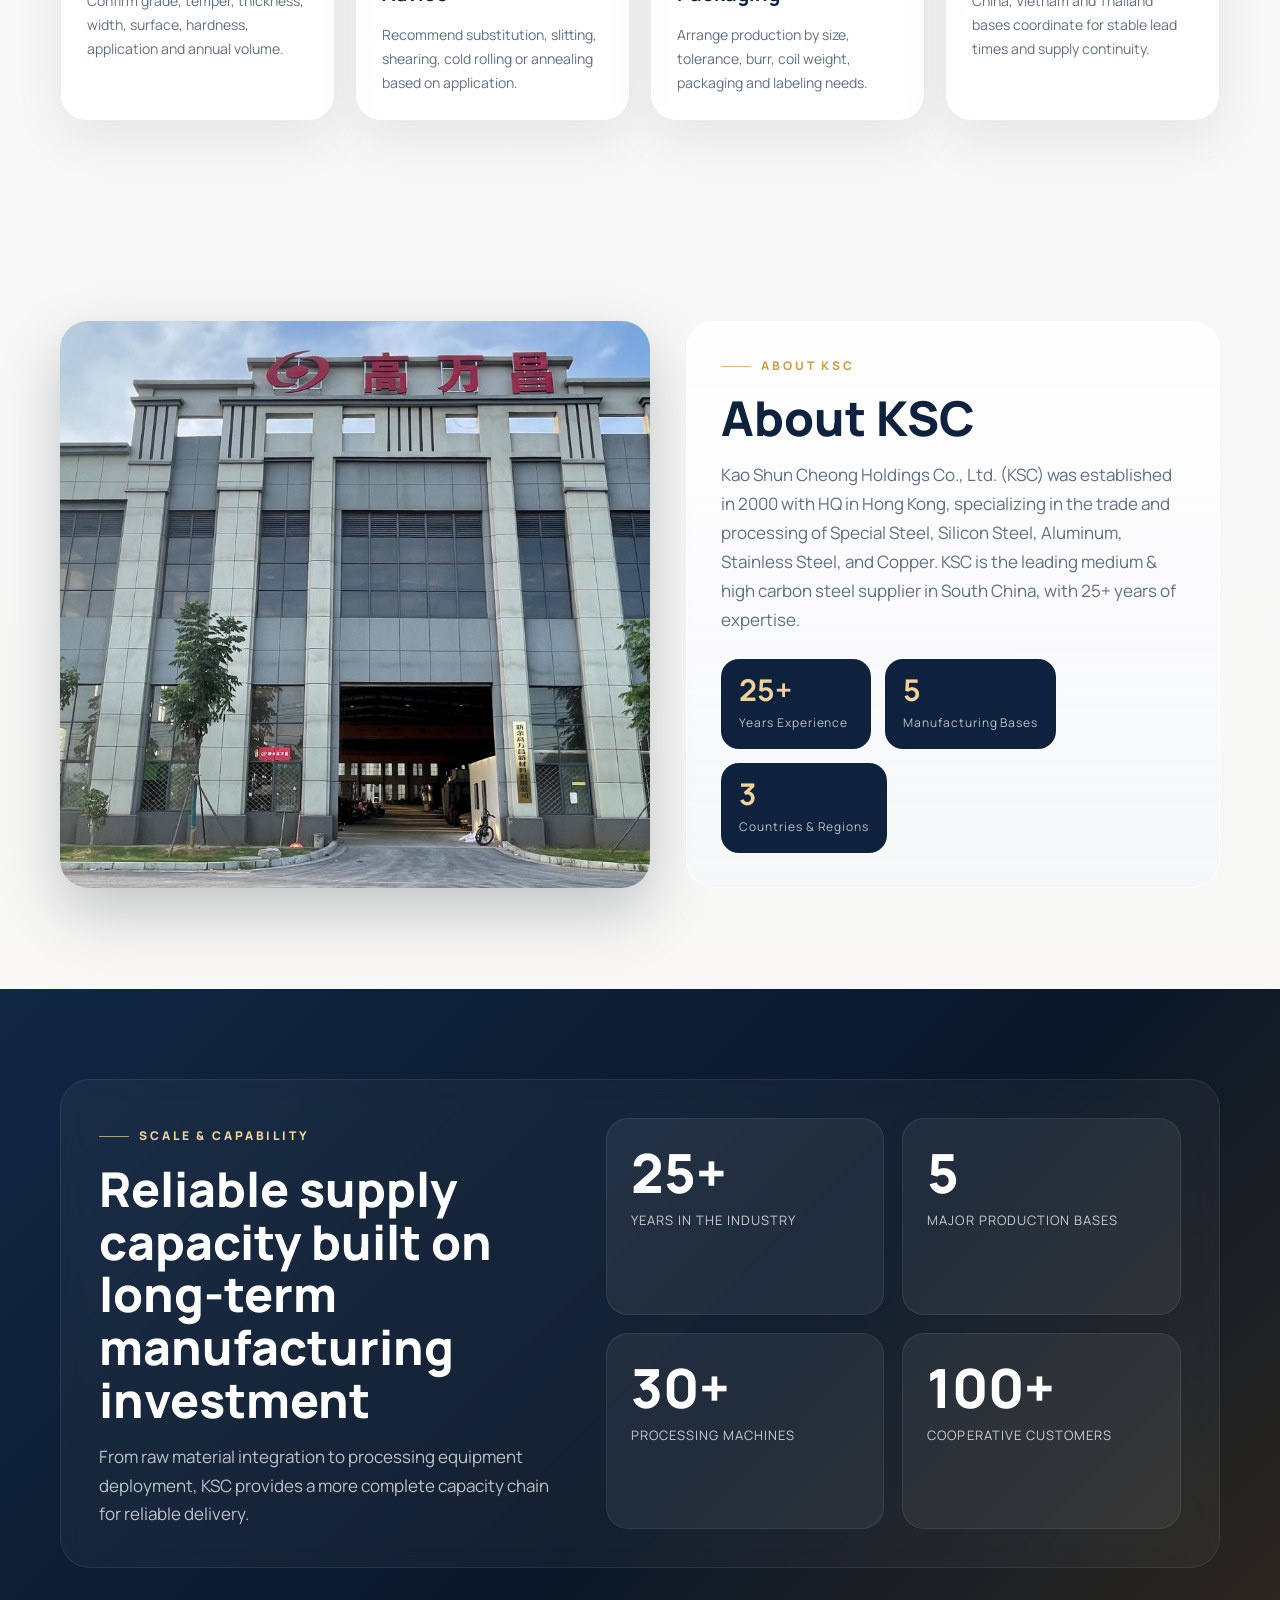
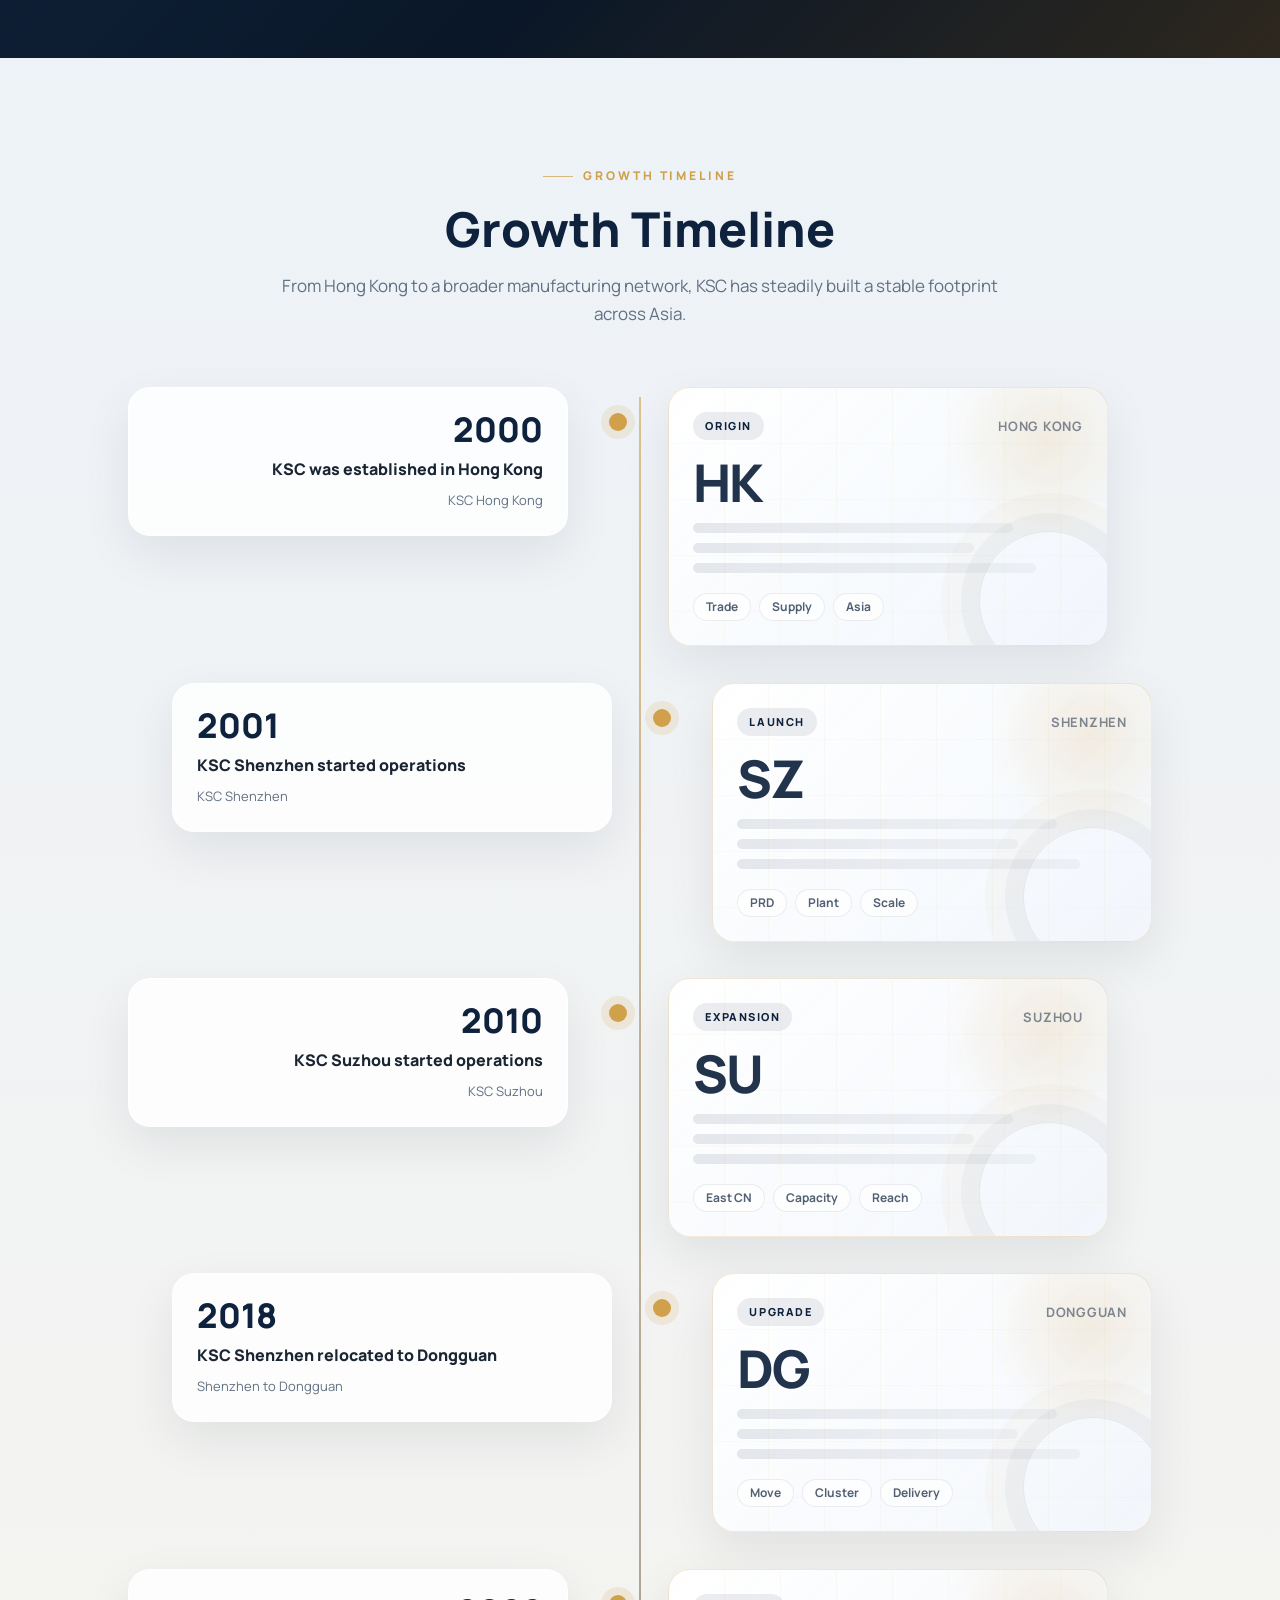
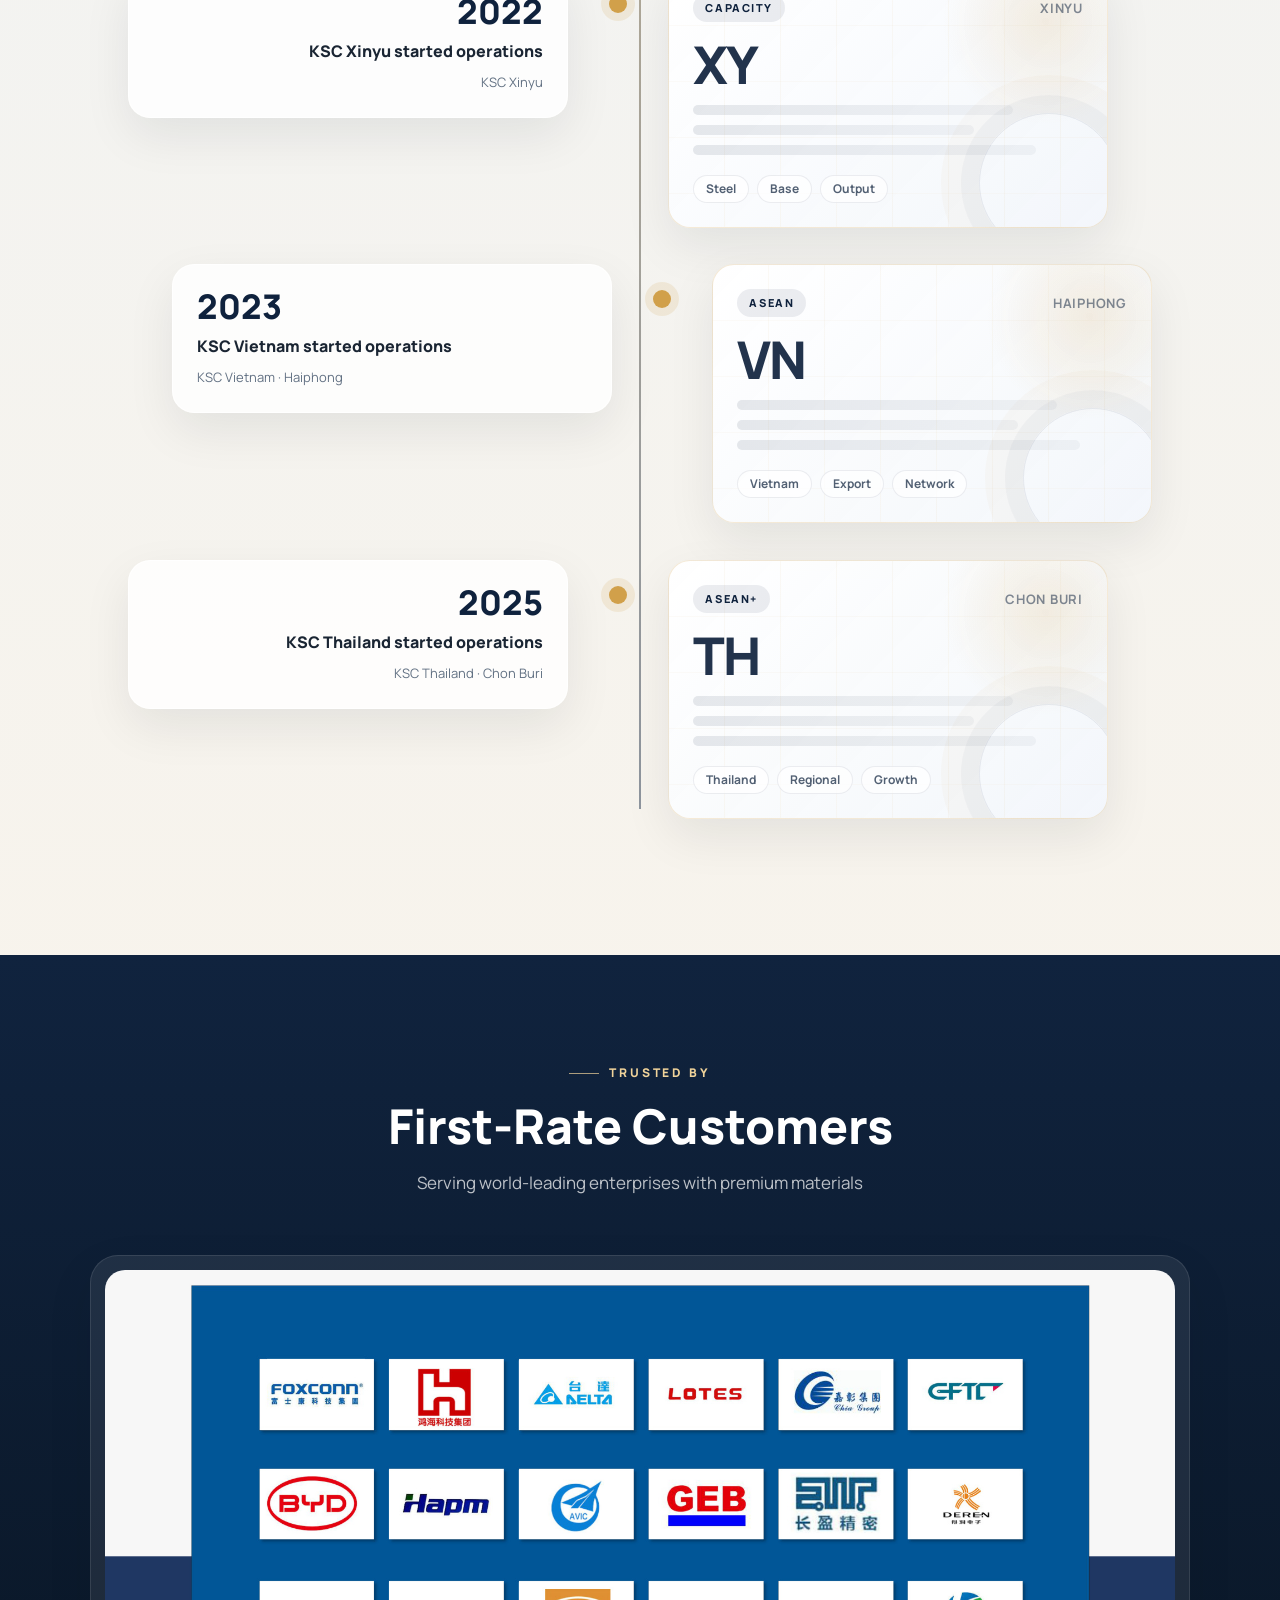
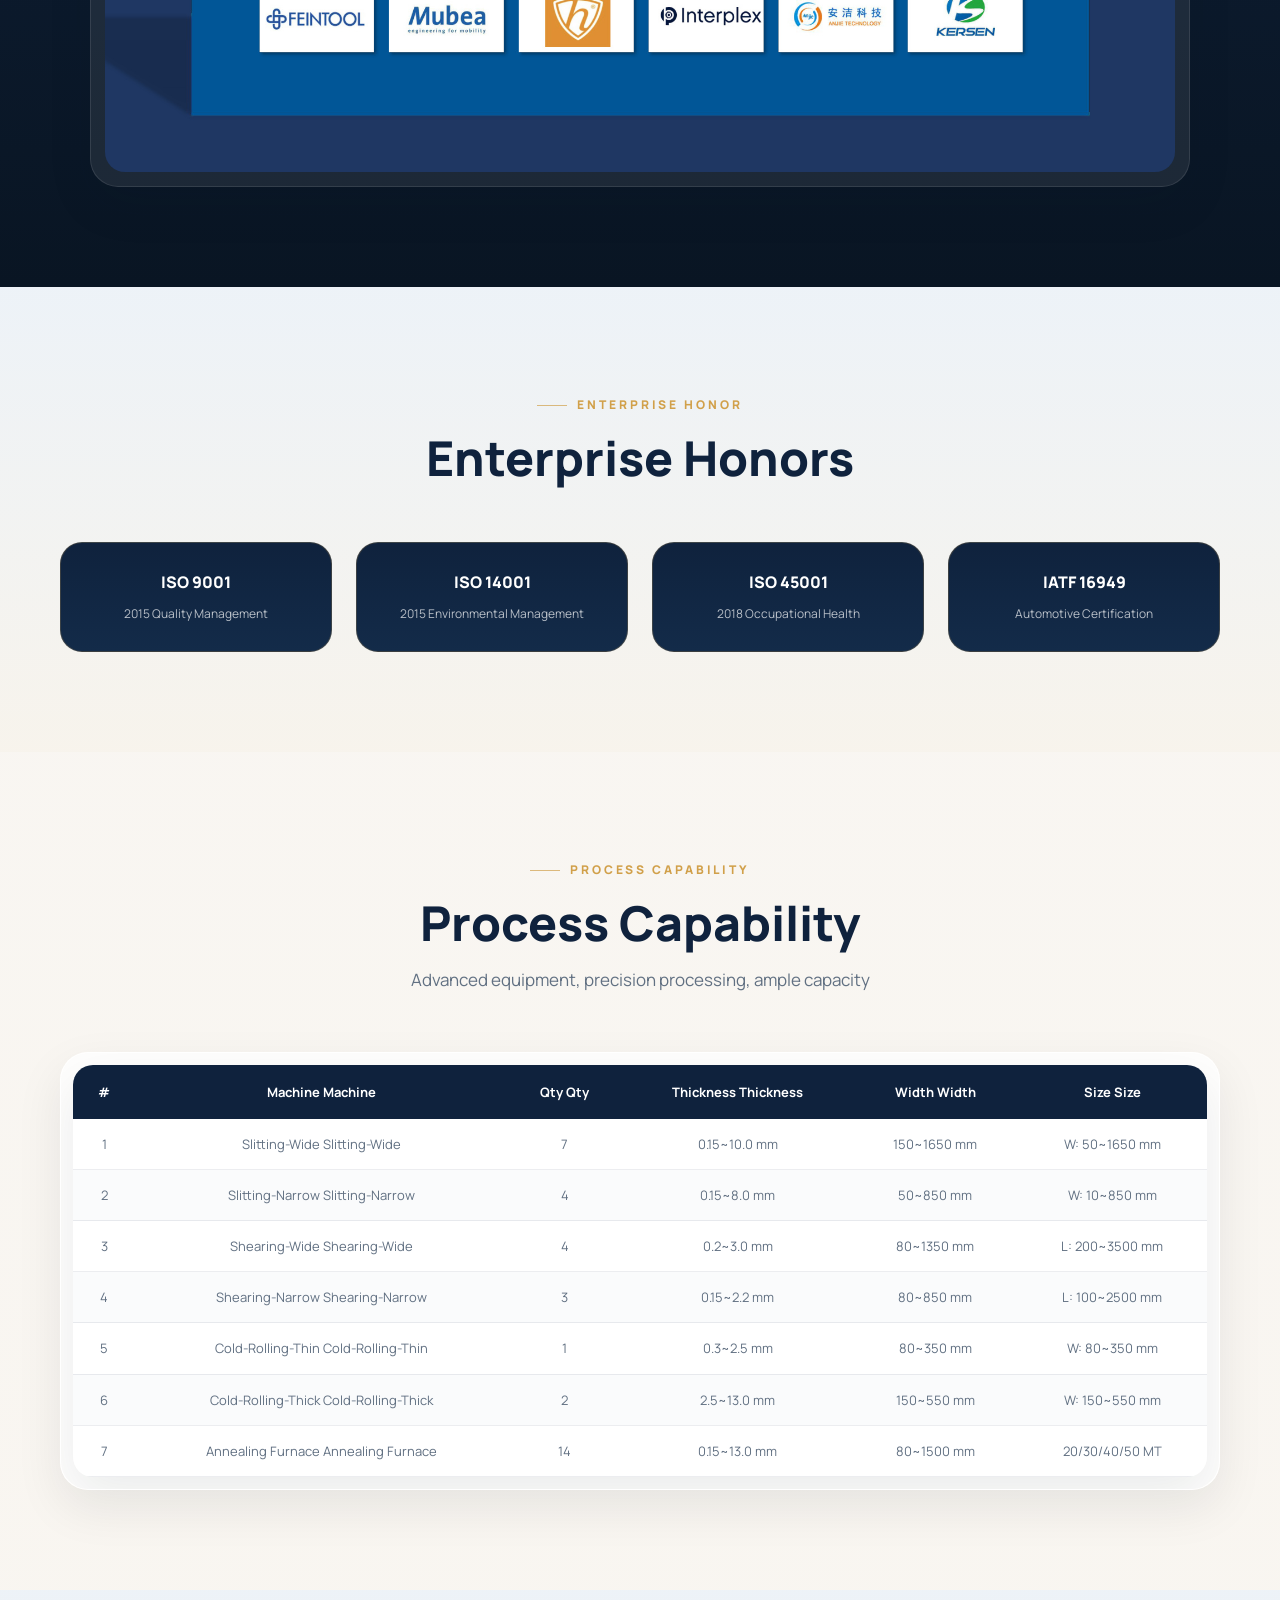
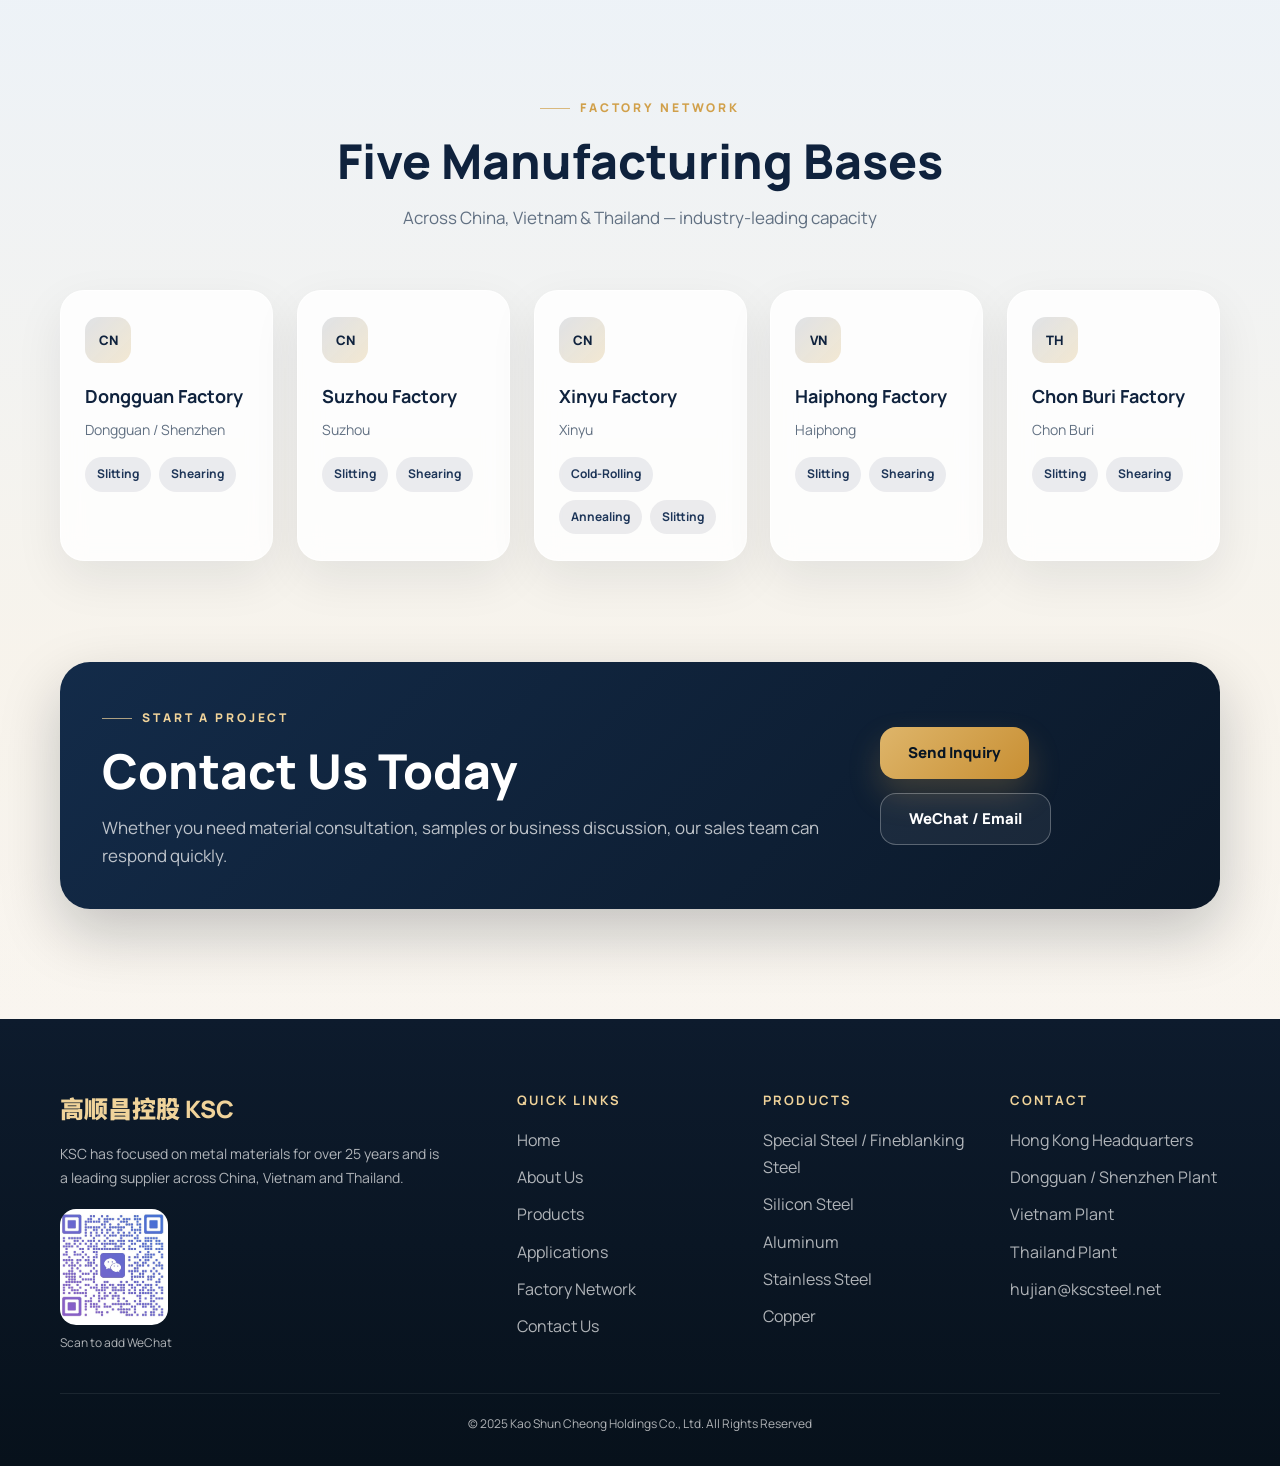
==== commit 982a89bb: "SEO优化: 补全Meta Keywords + 修复Title 2026-05-11" ====
--- a/index.html
+++ b/index.html
@@ -5,6 +5,7 @@
   <meta name="viewport" content="width=device-width, initial-scale=1.0">
   <title>S45C_42CrMo4_AL6061_SUS301_矽钢片供应商_高顺昌KSC</title>
   <meta name="description" content="高顺昌KSC专业供应S45C、42CrMo4、65Mn、AL6061、AL5052、SUS301、SUS304、B20AT、50W290、C52100等特钢、铝材、不锈钢、矽钢片与铜材，支持分条、剪板、冷轧、退火加工。">
+  <meta name="keywords" content="特钢,S45C,42CrMo4,65Mn,20CrMnTiH,铝材,AL6061,AL7075,AL5052,不锈钢,SUS301,SUS304,SUS316,SUS430,矽钢片,B20AT,B35A250,50W290,铜材,C52100,金属材料,珠三角,分条,剪板,冷轧,退火">
   <link rel="canonical" href="https://ksc-steel.com/">
   <meta name="robots" content="index,follow">
   <meta property="og:type" content="website">
--- a/styles.css
+++ b/styles.css
@@ -19,6 +19,9 @@
   --radius-lg: 28px;
   --radius-md: 20px;
   --radius-sm: 14px;
+  --hero-progress: 0;
+  --hero-shift: 0px;
+  --hero-panel-shift: 0px;
 }
 
 * { margin: 0; padding: 0; box-sizing: border-box; }
@@ -169,6 +172,19 @@
   background: #fff;
   margin: 4px auto;
   border-radius: 999px;
+  transition: transform 0.25s ease, opacity 0.25s ease;
+}
+
+.nav-toggle[aria-expanded="true"] span:nth-child(1) {
+  transform: translateY(6px) rotate(45deg);
+}
+
+.nav-toggle[aria-expanded="true"] span:nth-child(2) {
+  opacity: 0;
+}
+
+.nav-toggle[aria-expanded="true"] span:nth-child(3) {
+  transform: translateY(-6px) rotate(-45deg);
 }
 
 .lang-switcher {
@@ -218,6 +234,7 @@
   align-items: flex-end;
   overflow: hidden;
   background: #0b1626;
+  isolation: isolate;
 }
 
 .hero-media,
@@ -230,13 +247,30 @@
   background:
     linear-gradient(90deg, rgba(11, 22, 38, 0.75), rgba(11, 22, 38, 0.18)),
     url('images/cover.jpg') center center / cover no-repeat;
-  transform: scale(1.03);
+  transform: translate3d(0, var(--hero-shift), 0) scale(calc(1.03 + (var(--hero-progress) * 0.035)));
+  transition: transform 0.18s linear;
 }
 
 .hero-overlay {
   background:
     radial-gradient(circle at 85% 88%, rgba(209, 160, 74, 0.42), transparent 25%),
     linear-gradient(120deg, rgba(8, 21, 35, 0.84) 12%, rgba(8, 21, 35, 0.4) 70%);
+  opacity: calc(0.9 + (var(--hero-progress) * 0.12));
+}
+
+.hero::before {
+  content: '';
+  position: absolute;
+  inset: auto -10% 10% auto;
+  width: min(36vw, 420px);
+  aspect-ratio: 1;
+  border-radius: 50%;
+  background:
+    radial-gradient(circle, rgba(209, 160, 74, 0.28) 0%, rgba(209, 160, 74, 0.08) 38%, transparent 68%);
+  filter: blur(8px);
+  opacity: 0.9;
+  transform: translate3d(0, calc(var(--hero-shift) * -0.45), 0);
+  pointer-events: none;
 }
 
 .hero-grid {
@@ -282,6 +316,17 @@
   font-weight: 800;
   color: #f8dfb1;
   letter-spacing: 0.16em;
+  overflow: hidden;
+  position: relative;
+}
+
+.hero-badge::after {
+  content: '';
+  position: absolute;
+  inset: 0;
+  background: linear-gradient(120deg, transparent 12%, rgba(255, 255, 255, 0.28) 50%, transparent 88%);
+  transform: translateX(-130%);
+  animation: badgeSweep 4.8s ease-in-out infinite 1.2s;
 }
 
 .hero-btns {
@@ -344,6 +389,7 @@
 .hero-meta-item {
   padding: 18px 20px;
   border-radius: 20px;
+  transition: transform 0.3s ease, border-color 0.3s ease, background 0.3s ease;
 }
 
 .meta-label {
@@ -364,6 +410,8 @@
   padding: 28px;
   border-radius: 28px;
   box-shadow: var(--shadow-strong);
+  transform: translate3d(0, calc(var(--hero-panel-shift) * -1), 0);
+  transition: transform 0.2s linear, border-color 0.3s ease, background 0.3s ease;
 }
 
 .hero-panel-tag {
@@ -391,6 +439,7 @@
   padding: 18px 16px;
   border-radius: 18px;
   background: rgba(255, 255, 255, 0.05);
+  transition: transform 0.3s ease, background 0.3s ease;
 }
 
 .hero-stat-num {
@@ -512,7 +561,7 @@
 .value-card {
   padding: 28px;
   border-radius: 24px;
-  transition: 0.25s ease;
+  transition: transform 0.28s ease, box-shadow 0.28s ease, border-color 0.28s ease, background 0.28s ease;
 }
 
 .value-card:hover,
@@ -520,6 +569,25 @@
 .factory-card:hover,
 .product-card:hover {
   transform: translateY(-6px);
+}
+
+.hero-meta-item:hover,
+.hero-stat:hover,
+.metric-chip:hover,
+.cert-badge:hover,
+.timeline-item:hover .timeline-left,
+.timeline-item:hover .timeline-right {
+  transform: translateY(-4px);
+}
+
+.hero-meta-item:hover,
+.hero-panel:hover,
+.value-card:hover,
+.mini-card:hover,
+.factory-card:hover,
+.cert-badge:hover,
+.metric-chip:hover {
+  border-color: rgba(209, 160, 74, 0.35);
 }
 
 .value-icon {
@@ -720,6 +788,167 @@
 }
 
 .timeline-left { text-align: right; }
+.timeline-visual {
+  position: relative;
+  overflow: hidden;
+  text-align: left;
+  background:
+    radial-gradient(circle at 86% 20%, rgba(209, 160, 74, 0.16), transparent 24%),
+    linear-gradient(135deg, rgba(255, 255, 255, 0.96), rgba(242, 246, 252, 0.92));
+  border: 1px solid rgba(209, 160, 74, 0.22);
+}
+
+.timeline-visual::before {
+  content: '';
+  position: absolute;
+  inset: 0;
+  background:
+    linear-gradient(90deg, transparent 0, transparent calc(100% - 1px), rgba(209, 160, 74, 0.12) calc(100% - 1px), rgba(209, 160, 74, 0.12) 100%),
+    linear-gradient(180deg, transparent 0, transparent calc(100% - 1px), rgba(209, 160, 74, 0.08) calc(100% - 1px), rgba(209, 160, 74, 0.08) 100%);
+  background-size: 56px 56px;
+  opacity: 0.45;
+  pointer-events: none;
+}
+
+.timeline-visual::after {
+  content: '';
+  position: absolute;
+  right: -12px;
+  bottom: -26px;
+  width: 138px;
+  height: 138px;
+  border-radius: 50%;
+  border: 1px solid rgba(15, 34, 61, 0.08);
+  box-shadow:
+    0 0 0 18px rgba(15, 34, 61, 0.03),
+    0 0 0 38px rgba(209, 160, 74, 0.04);
+  pointer-events: none;
+}
+
+.timeline-visual-top,
+.timeline-visual-code,
+.timeline-visual-bars,
+.timeline-visual-tags {
+  position: relative;
+  z-index: 1;
+}
+
+.timeline-visual-top {
+  display: flex;
+  align-items: center;
+  justify-content: space-between;
+  gap: 12px;
+}
+
+.timeline-visual-chip {
+  display: inline-flex;
+  align-items: center;
+  min-height: 28px;
+  padding: 0 12px;
+  border-radius: 999px;
+  background: rgba(15, 34, 61, 0.08);
+  color: var(--primary);
+  font-size: 11px;
+  font-weight: 800;
+  letter-spacing: 0.14em;
+}
+
+.timeline-visual-city {
+  color: rgba(15, 34, 61, 0.52);
+  font-size: 13px;
+  font-weight: 700;
+  letter-spacing: 0.06em;
+  text-transform: uppercase;
+}
+
+.timeline-visual-code {
+  margin-top: 18px;
+  font-size: 52px;
+  line-height: 0.95;
+  font-weight: 900;
+  letter-spacing: -0.04em;
+  color: rgba(15, 34, 61, 0.92);
+}
+
+.timeline-visual-bars {
+  display: grid;
+  gap: 10px;
+  margin-top: 16px;
+}
+
+.timeline-visual-bars span {
+  display: block;
+  height: 10px;
+  border-radius: 999px;
+  background: linear-gradient(90deg, rgba(15, 34, 61, 0.1), rgba(15, 34, 61, 0.04));
+}
+
+.timeline-visual-bars span:nth-child(1) { width: 82%; }
+.timeline-visual-bars span:nth-child(2) { width: 72%; }
+.timeline-visual-bars span:nth-child(3) { width: 88%; }
+
+.timeline-visual-tags {
+  display: flex;
+  flex-wrap: wrap;
+  gap: 8px;
+  margin-top: 20px;
+}
+
+.timeline-visual-tags span {
+  display: inline-flex;
+  align-items: center;
+  min-height: 28px;
+  padding: 0 12px;
+  border-radius: 999px;
+  background: rgba(255, 255, 255, 0.72);
+  border: 1px solid rgba(15, 34, 61, 0.08);
+  color: rgba(15, 34, 61, 0.72);
+  font-size: 12px;
+  font-weight: 700;
+}
+
+.timeline-left:empty,
+.timeline-right:empty {
+  min-height: 152px;
+  position: relative;
+  overflow: hidden;
+  background:
+    radial-gradient(circle at 82% 24%, rgba(209, 160, 74, 0.16), transparent 22%),
+    linear-gradient(135deg, rgba(255, 255, 255, 0.92), rgba(241, 245, 250, 0.92));
+  border: 1px dashed rgba(209, 160, 74, 0.22);
+}
+
+.timeline-left:empty::before,
+.timeline-right:empty::before {
+  content: '';
+  position: absolute;
+  inset: 26px 28px auto;
+  height: 12px;
+  border-radius: 999px;
+  background: linear-gradient(90deg, rgba(15, 34, 61, 0.08), rgba(15, 34, 61, 0.03));
+  box-shadow:
+    0 28px 0 0 rgba(15, 34, 61, 0.06),
+    0 56px 0 0 rgba(15, 34, 61, 0.045);
+}
+
+.timeline-left:empty::after,
+.timeline-right:empty::after {
+  content: 'KSC MILESTONE';
+  position: absolute;
+  right: 28px;
+  bottom: 24px;
+  font-size: 12px;
+  font-weight: 800;
+  letter-spacing: 0.18em;
+  color: rgba(209, 160, 74, 0.72);
+}
+
+.timeline-item:nth-child(even) .timeline-left:empty::after,
+.timeline-item:nth-child(odd) .timeline-right:empty::after {
+  right: auto;
+  left: 28px;
+}
+
 .timeline-track { width: 56px; position: relative; }
 
 .timeline-dot {
@@ -898,6 +1127,9 @@
   align-items: center;
   justify-content: center;
   background-size: cover;
+  background-position: center center;
+  --page-hero-progress: 0;
+  --page-hero-shift: 0px;
 }
 
 .page-header-overlay {
@@ -906,6 +1138,20 @@
   background:
     linear-gradient(120deg, rgba(8, 21, 35, 0.82), rgba(8, 21, 35, 0.35)),
     radial-gradient(circle at 84% 78%, rgba(209, 160, 74, 0.3), transparent 24%);
+  opacity: calc(0.92 + (var(--page-hero-progress) * 0.08));
+}
+
+.page-header-animated::before {
+  content: '';
+  position: absolute;
+  inset: auto auto -18% 72%;
+  width: min(26vw, 280px);
+  aspect-ratio: 1;
+  border-radius: 50%;
+  background: radial-gradient(circle, rgba(209, 160, 74, 0.32) 0%, rgba(209, 160, 74, 0.08) 42%, transparent 72%);
+  transform: translate3d(0, calc(var(--page-hero-shift) * -0.8), 0);
+  filter: blur(8px);
+  pointer-events: none;
 }
 
 .page-header-content {
@@ -914,6 +1160,8 @@
   width: min(900px, 100%);
   text-align: center;
   padding: 0 30px;
+  transform: translate3d(0, calc(var(--page-hero-shift) * -0.6), 0);
+  transition: transform 0.18s linear;
 }
 
 .page-header-content h1 {
@@ -1605,19 +1853,63 @@
 }
 
 .anim-fade-up { opacity: 1; animation: fadeUp 0.7s ease both; }
+.hero-badge.anim-fade-up { animation-duration: 0.8s; }
 .delay-1 { animation-delay: 0.12s; }
 .delay-2 { animation-delay: 0.24s; }
 .delay-3 { animation-delay: 0.36s; }
 
 .reveal {
+  opacity: 1;
+  transform: none;
+}
+
+body.js-ready .reveal {
   opacity: 0;
-  transform: translateY(26px);
-  transition: opacity 0.7s ease, transform 0.7s ease;
-}
-
-.reveal.visible {
+  transform: translate3d(0, var(--reveal-offset, 26px), 0) scale(var(--reveal-scale, 0.985));
+  transition:
+    opacity 0.72s cubic-bezier(0.22, 1, 0.36, 1),
+    transform 0.72s cubic-bezier(0.22, 1, 0.36, 1);
+  transition-delay: var(--reveal-delay, 0ms);
+  will-change: opacity, transform;
+}
+
+body.js-ready .reveal.visible {
   opacity: 1;
-  transform: translateY(0);
+  transform: translate3d(0, 0, 0) scale(1);
+}
+
+body.js-ready .flow-card.reveal,
+body.js-ready .value-card.reveal,
+body.js-ready .mini-card.reveal,
+body.js-ready .cert-badge.reveal,
+body.js-ready .stat-item.reveal,
+body.js-ready .hero-stat.reveal,
+body.js-ready .quote-step.reveal,
+body.js-ready .selector-card.reveal,
+body.js-ready .application-card.reveal,
+body.js-ready .scenario-panel.reveal,
+body.js-ready .factory-card.reveal,
+body.js-ready .contact-item.reveal,
+body.js-ready .metric-chip.reveal,
+body.js-ready .table-shell.reveal,
+body.js-ready .materials-table-wrap.reveal,
+body.js-ready .partner-board.reveal,
+body.js-ready .contact-form.reveal,
+body.js-ready .wechat-section.reveal,
+body.js-ready .capability-card.reveal,
+body.js-ready .quality-card.reveal,
+body.js-ready .page-header-content.reveal {
+  --reveal-offset: 34px;
+}
+
+body.js-ready .timeline-item.reveal:nth-child(odd) {
+  --reveal-offset: 0px;
+  transform: translate3d(-22px, 0, 0);
+}
+
+body.js-ready .timeline-item.reveal:nth-child(even) {
+  --reveal-offset: 0px;
+  transform: translate3d(22px, 0, 0);
 }
 
 @media (prefers-reduced-motion: reduce) {
@@ -1629,7 +1921,11 @@
     transition: none !important;
   }
 
-  .scroll-indicator { animation: none; }
+  .hero-media,
+  .hero-panel,
+  .hero::before,
+  .hero-badge::after,
+  .scroll-indicator { animation: none; transform: none !important; }
 }
 
 @keyframes fadeUp {
@@ -1640,6 +1936,11 @@
 @keyframes bounce {
   0%, 100% { transform: translateX(-50%) translateY(0); }
   50% { transform: translateX(-50%) translateY(8px); }
+}
+
+@keyframes badgeSweep {
+  0%, 55% { transform: translateX(-130%); }
+  75%, 100% { transform: translateX(130%); }
 }
 
 @media (max-width: 1280px) {
@@ -1712,6 +2013,16 @@
   .nav-links.show { display: flex; }
   .nav-links a { justify-content: flex-start; }
   .lang-switcher { margin-left: 0; }
+  .lang-select {
+    width: 132px;
+    height: 44px;
+    padding: 0 30px 0 14px;
+    font-size: 12px;
+  }
+  .lang-switcher::after {
+    right: 12px;
+    font-size: 10px;
+  }
 
   .hero,
   .section,
@@ -1739,6 +2050,7 @@
   }
   .timeline-left,
   .timeline-right { width: 100%; text-align: left; }
+  .timeline-visual-code { font-size: 44px; }
   .timeline-track {
     position: absolute;
     left: 0;
